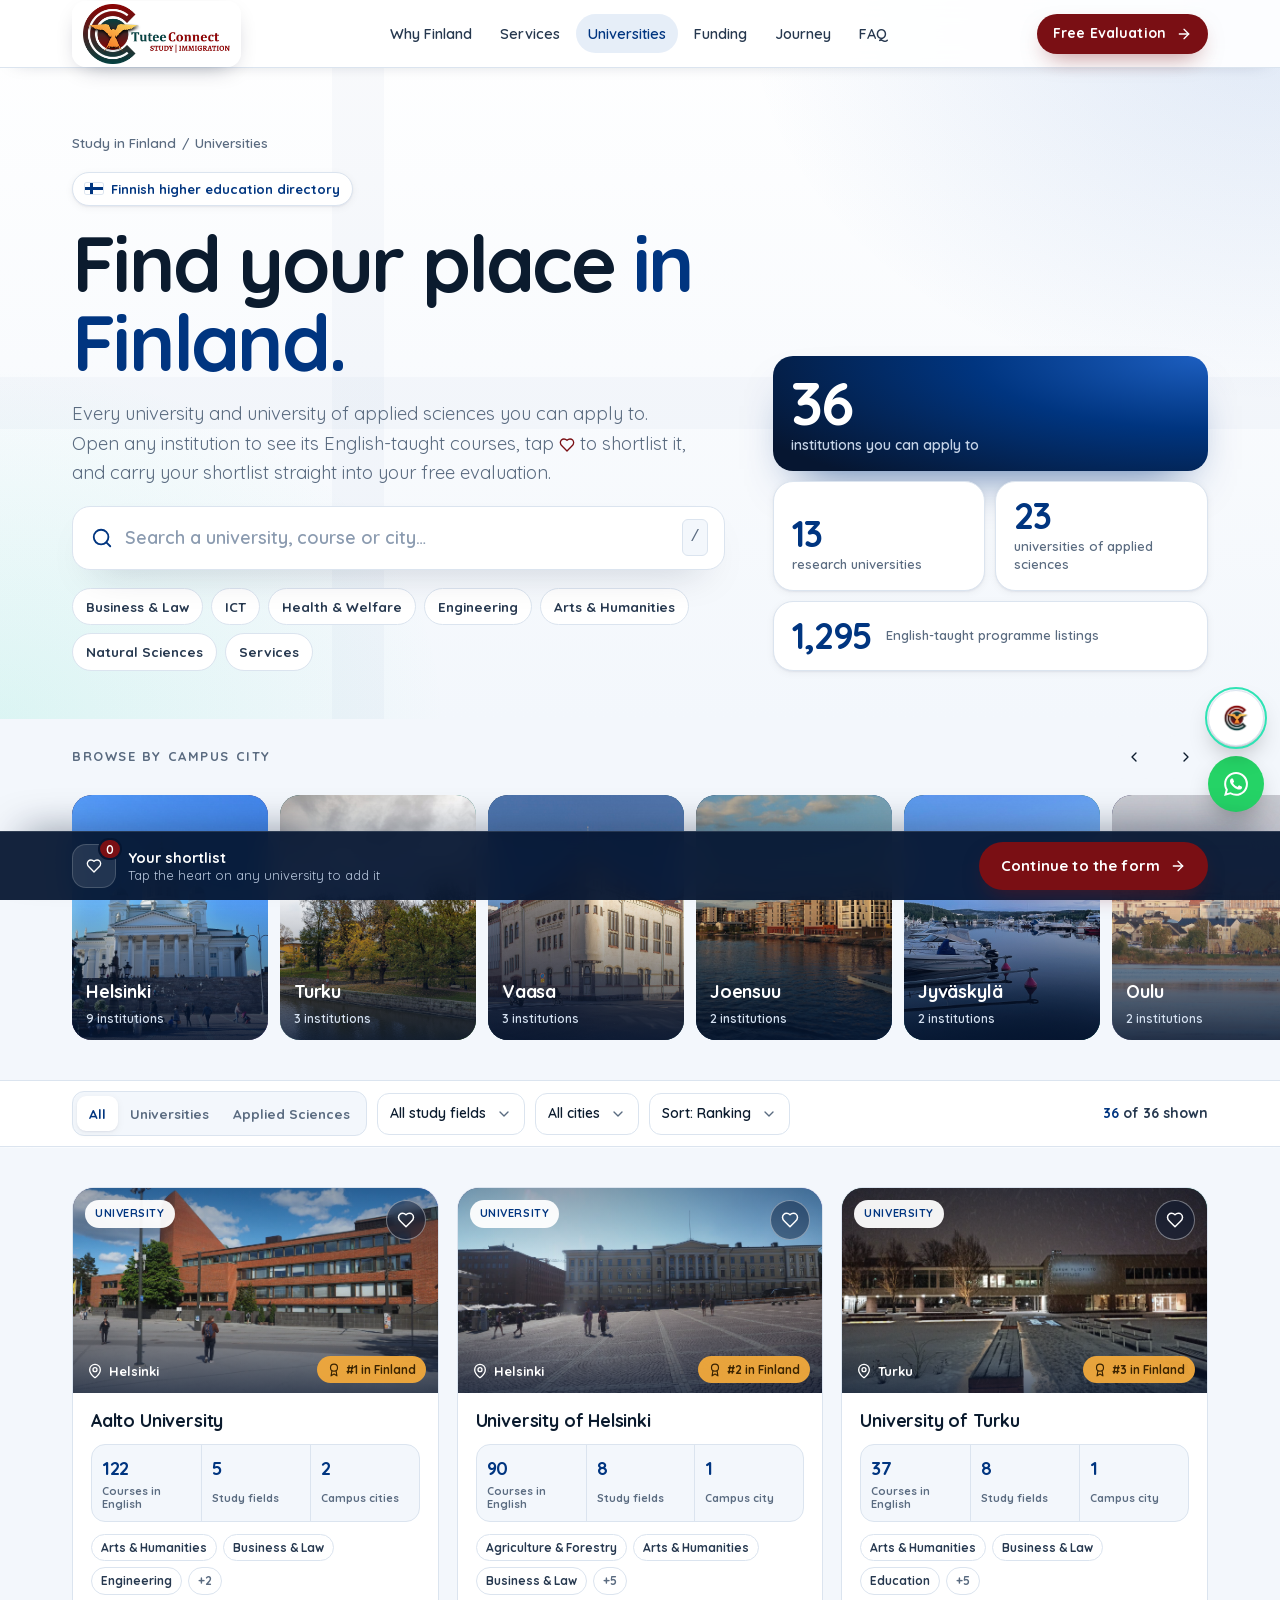
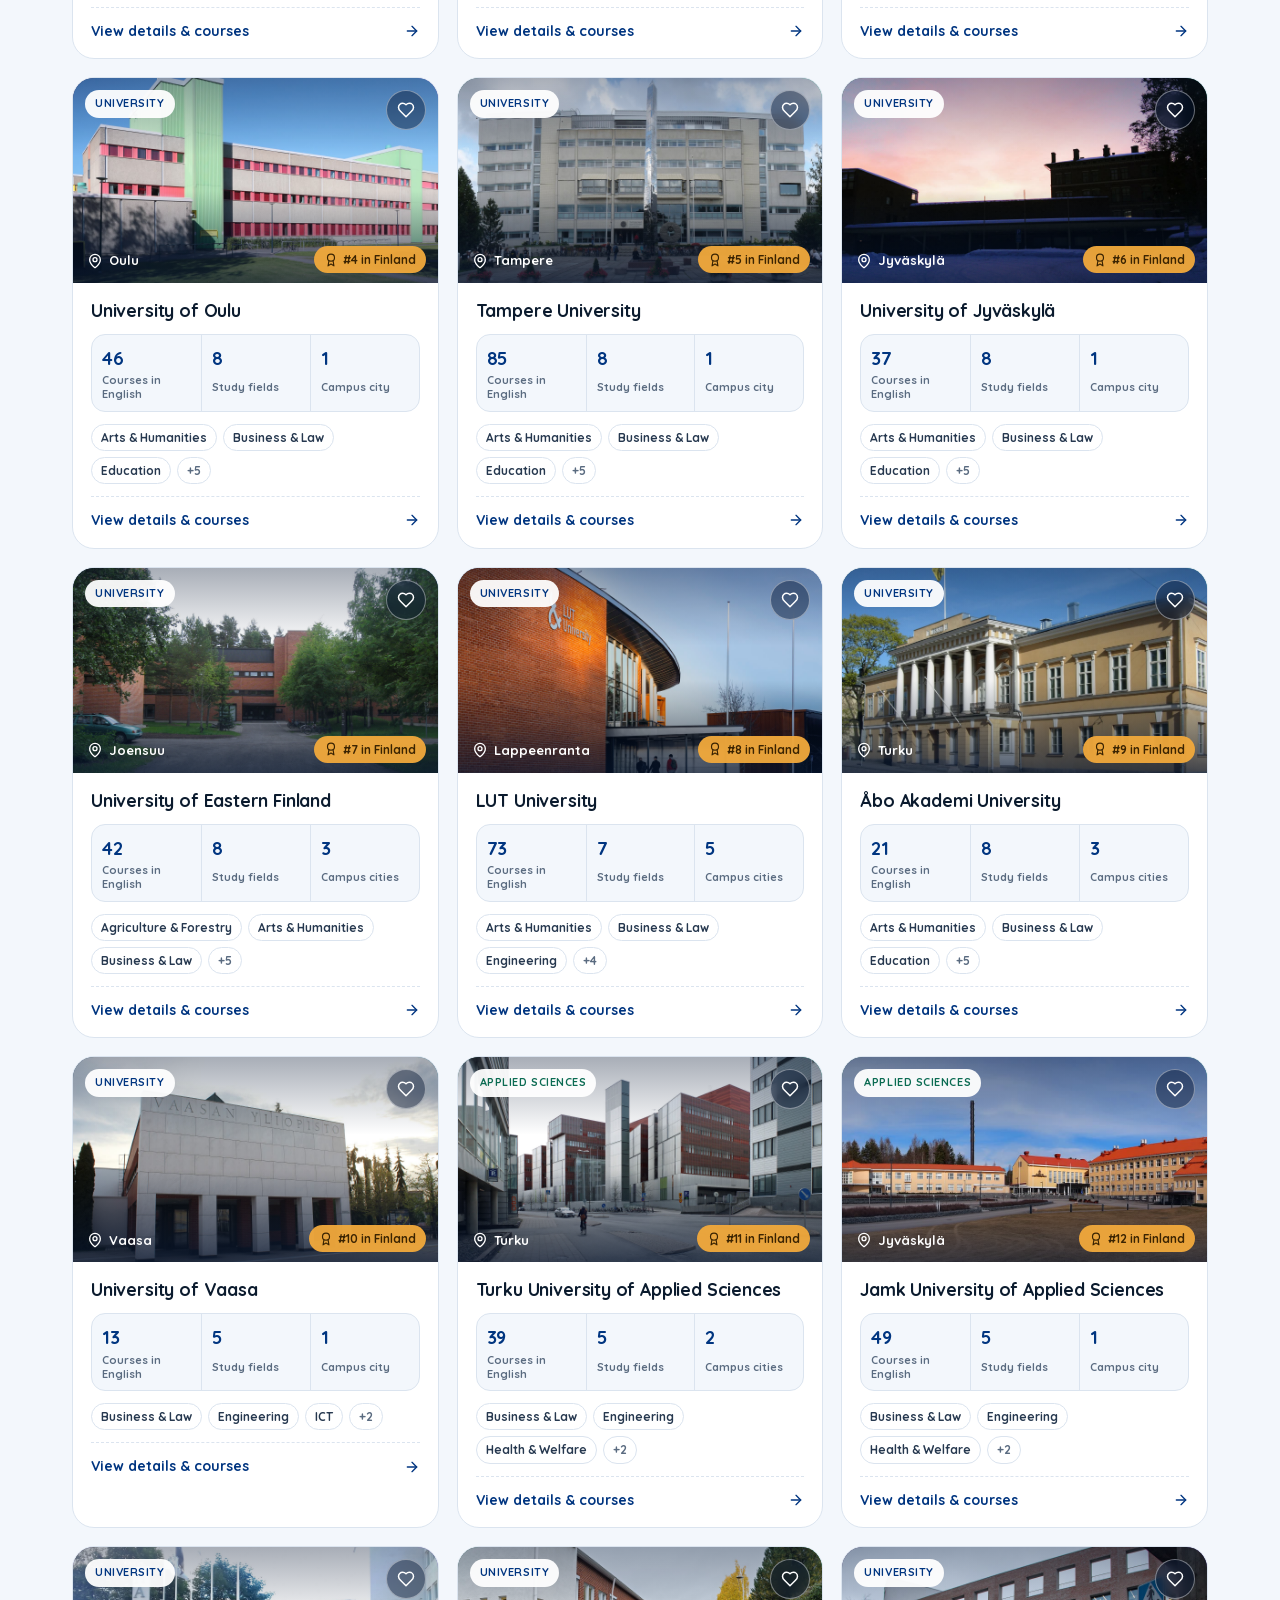
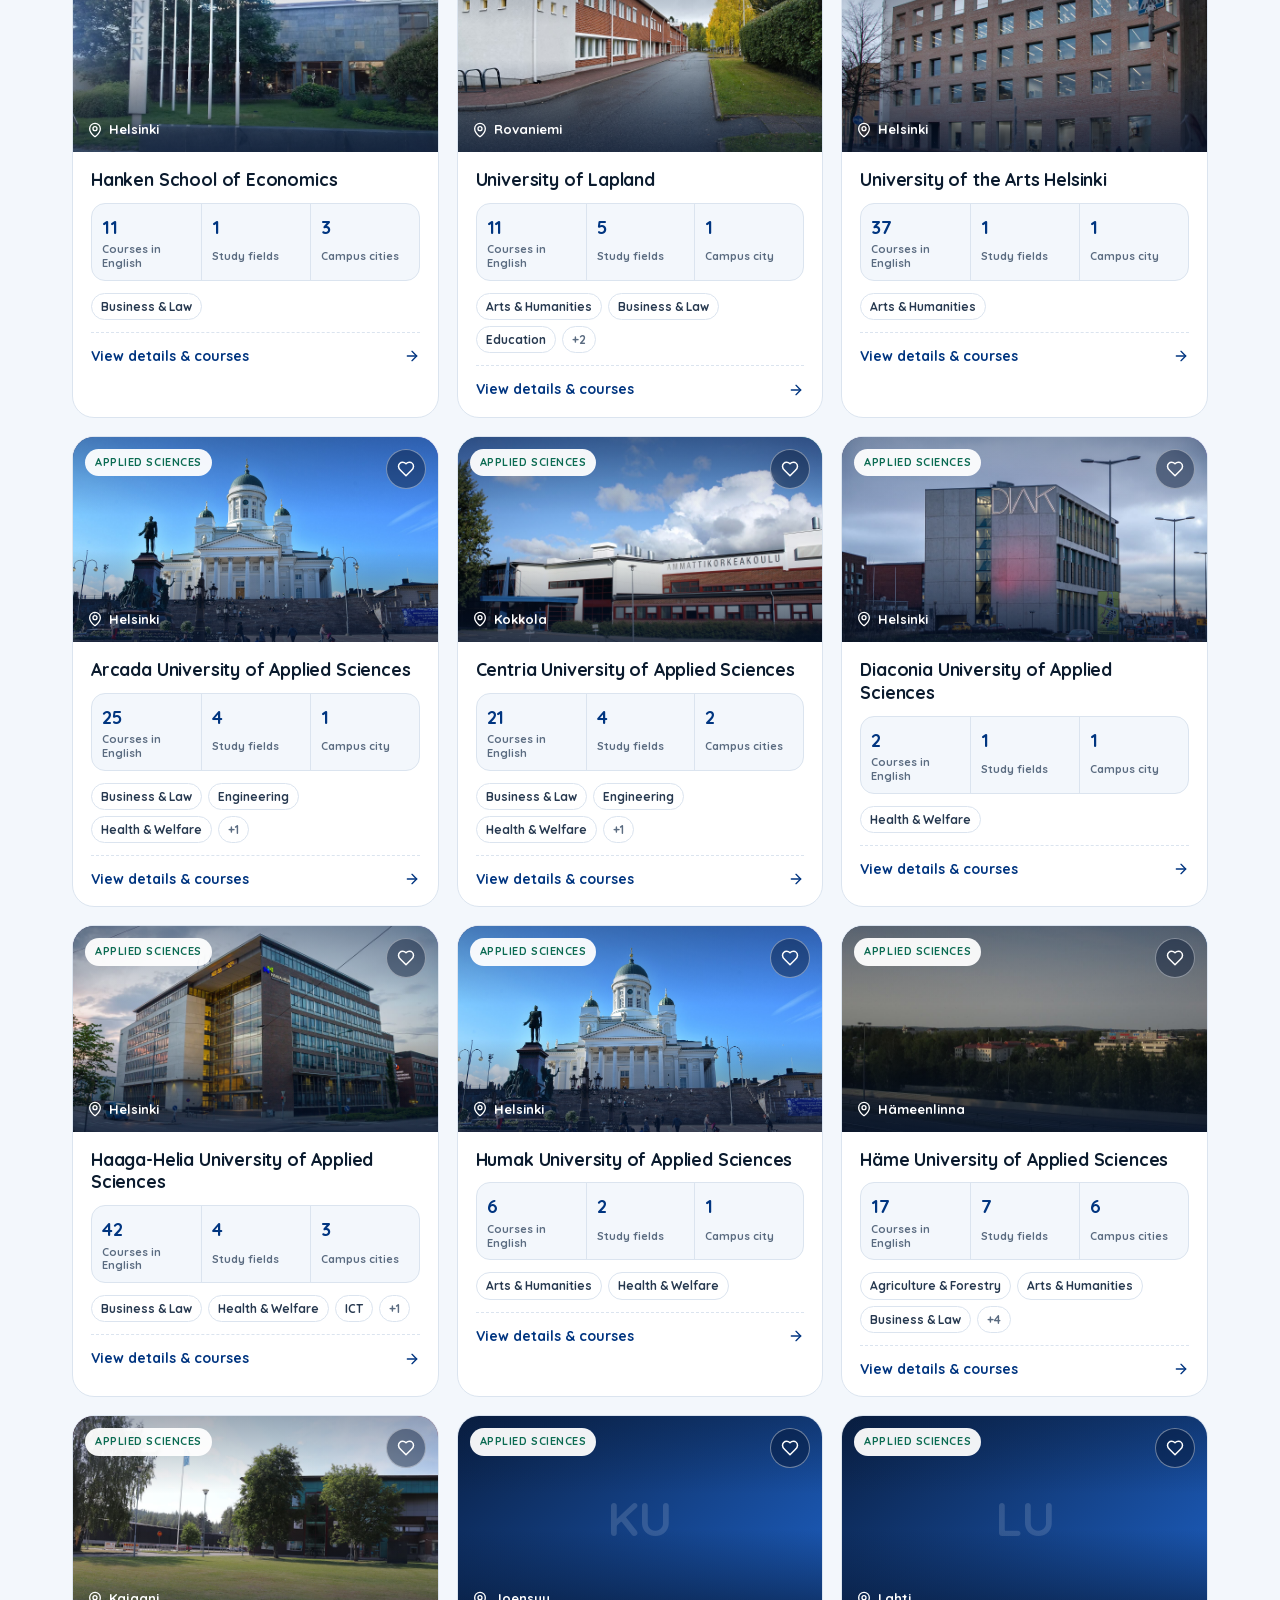
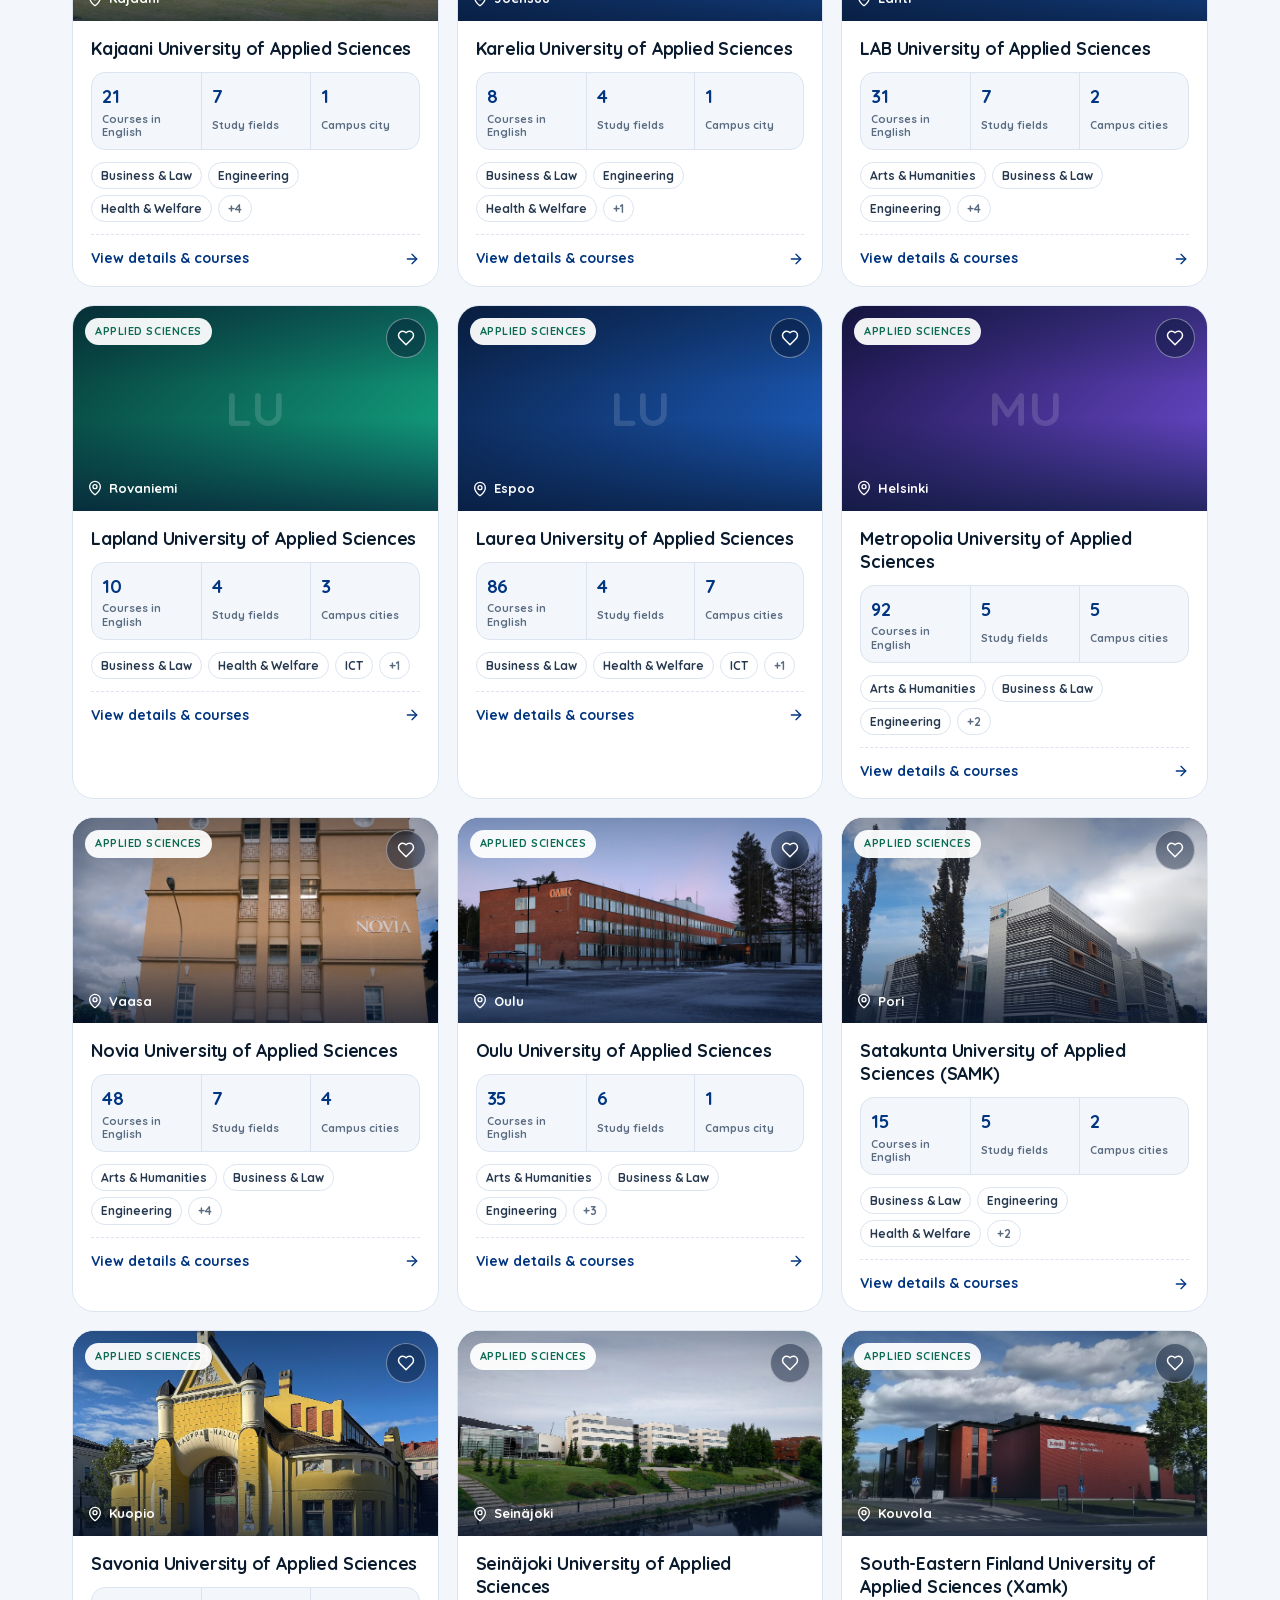
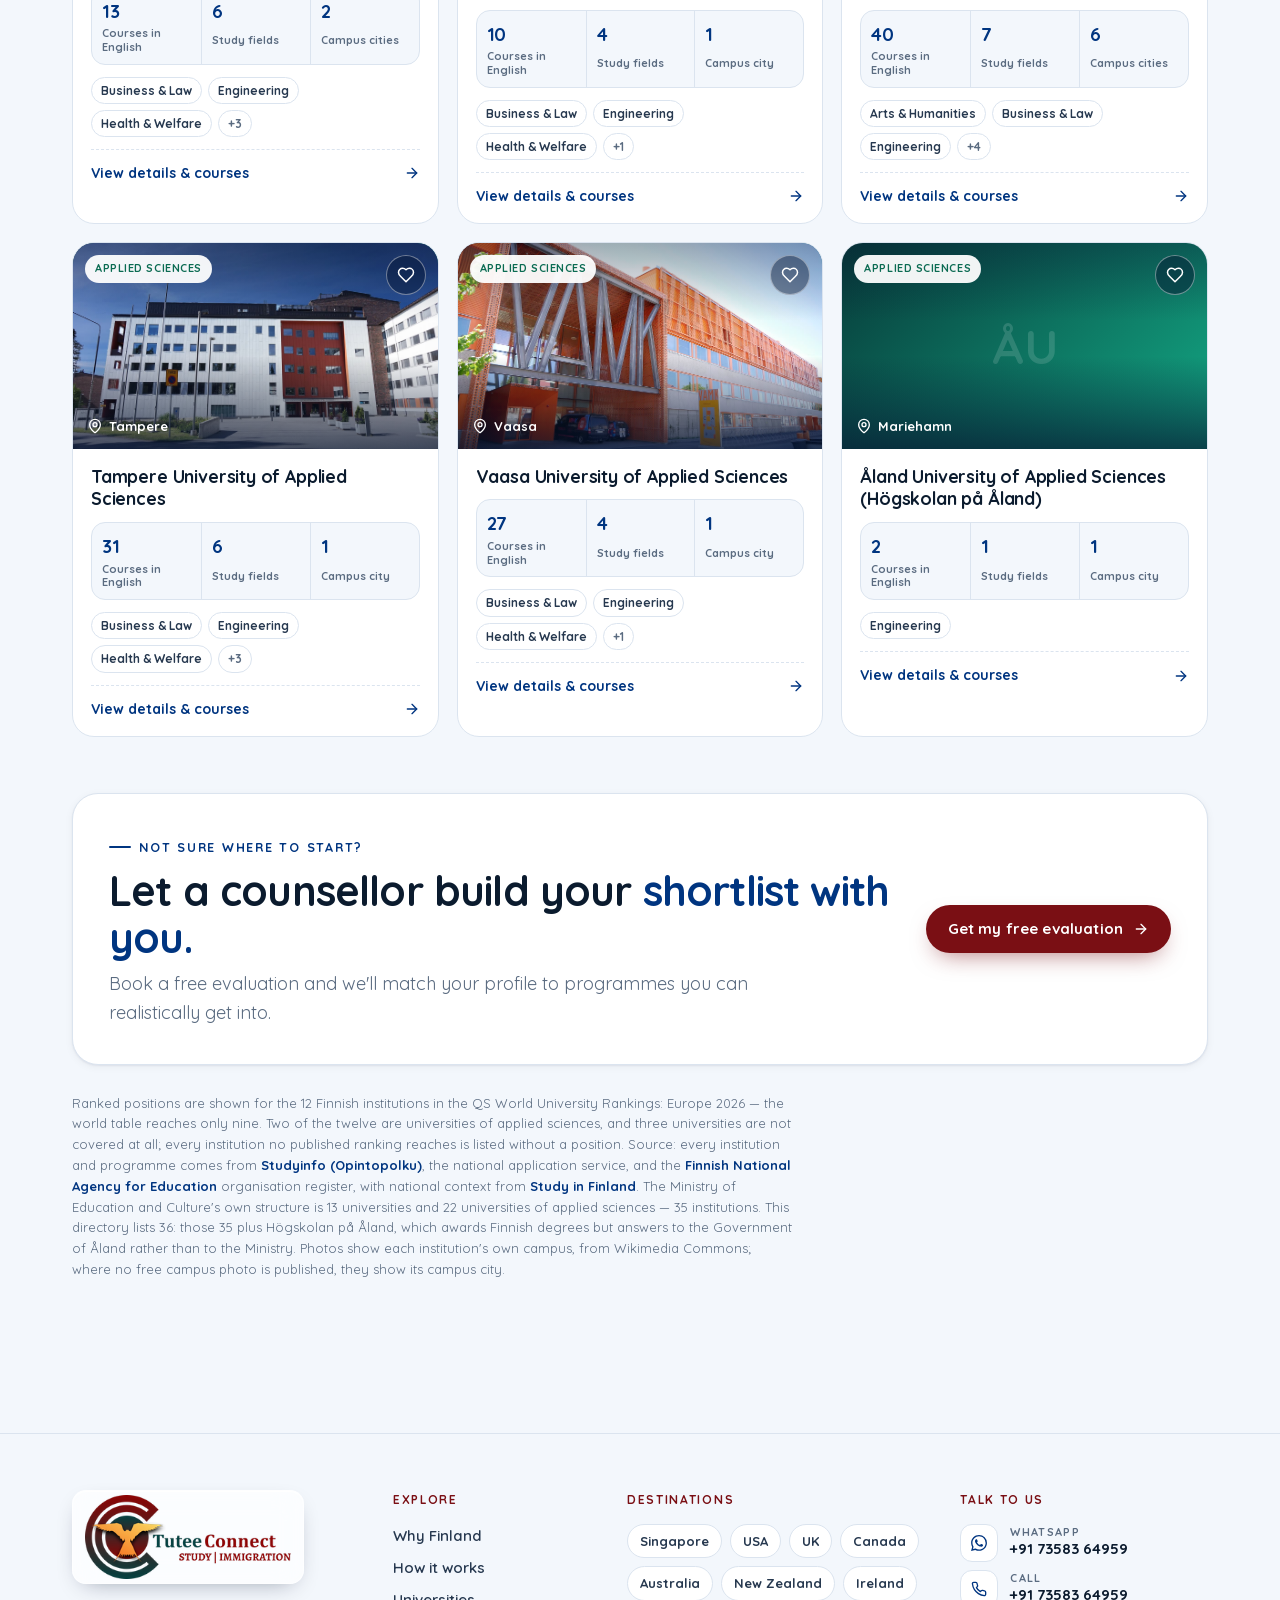
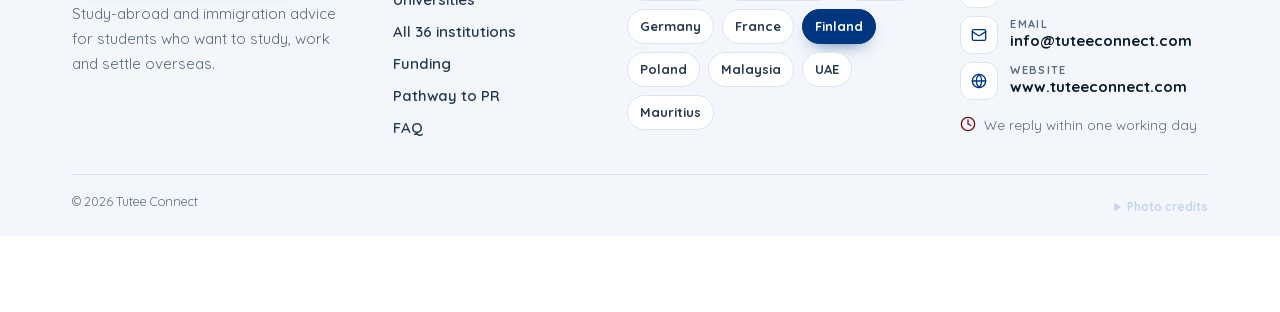
==== universities.html @ d81ba6f4 "Show each university's own campus photo in the directory 32 institutions now show a photo of their o" ====
<!DOCTYPE html>
<html lang="en" style="color-scheme: light;">
<head>
  <meta charset="UTF-8">
  <meta name="viewport" content="width=device-width, initial-scale=1.0, viewport-fit=cover">
  <meta name="color-scheme" content="light">
  <meta name="theme-color" content="#061631">
  <title>Finnish Universities &amp; UAS Directory | Tutee Connect</title>
  <meta name="description" content="Search all 36 Finnish higher education institutions by name, study field and city. Open any university for its English-taught courses, shortlist your favourites and get a free profile evaluation from Tutee Connect.">
  <link rel="icon" href="./assets/img/logo/icon.png">
  <link rel="preload" as="font" type="font/woff2" href="./assets/fonts/quicksand-latin.woff2" crossorigin>
  <link rel="stylesheet" href="./assets/css/quicksand.css">
  <link rel="stylesheet" href="./assets/css/finland.css">
  <link rel="stylesheet" href="./assets/css/unis.css">
</head>
<body class="page-dir has-dock">
<!-- Icon sprite (Lucide, ISC licence) -->
<svg width="0" height="0" style="position:absolute" aria-hidden="true">
  <symbol id="i-arrow" viewBox="0 0 24 24"><path d="M5 12h14"/><path d="m12 5 7 7-7 7"/></symbol>
  <symbol id="i-check" viewBox="0 0 24 24"><circle cx="12" cy="12" r="10"/><path d="m9 12 2 2 4-4"/></symbol>
  <symbol id="i-menu" viewBox="0 0 24 24"><path d="M4 6h16M4 12h16M4 18h16"/></symbol>
  <symbol id="i-x" viewBox="0 0 24 24"><path d="M18 6 6 18M6 6l12 12"/></symbol>
  <symbol id="i-down" viewBox="0 0 24 24"><path d="m6 9 6 6 6-6"/></symbol>
  <symbol id="i-left" viewBox="0 0 24 24"><path d="m15 18-6-6 6-6"/></symbol>
  <symbol id="i-right" viewBox="0 0 24 24"><path d="m9 18 6-6-6-6"/></symbol>
  <symbol id="i-pin" viewBox="0 0 24 24"><path d="M20 10c0 4.993-5.539 10.193-7.399 11.799a1 1 0 0 1-1.202 0C9.539 20.193 4 14.993 4 10a8 8 0 0 1 16 0"/><circle cx="12" cy="10" r="3"/></symbol>
  <symbol id="i-phone" viewBox="0 0 24 24"><path d="M22 16.92v3a2 2 0 0 1-2.18 2 19.79 19.79 0 0 1-8.63-3.07 19.5 19.5 0 0 1-6-6 19.79 19.79 0 0 1-3.07-8.67A2 2 0 0 1 4.11 2h3a2 2 0 0 1 2 1.72c.13.96.36 1.9.7 2.81a2 2 0 0 1-.45 2.11L8.09 9.910a16 16 0 0 0 6 6l1.27-1.27a2 2 0 0 1 2.11-.45c.91.34 1.85.57 2.81.7A2 2 0 0 1 22 16.92z"/></symbol>
  <symbol id="i-mail" viewBox="0 0 24 24"><rect width="20" height="16" x="2" y="4" rx="2"/><path d="m22 7-8.97 5.7a1.94 1.94 0 0 1-2.06 0L2 7"/></symbol>
  <symbol id="i-user" viewBox="0 0 24 24"><path d="M19 21v-2a4 4 0 0 0-4-4H9a4 4 0 0 0-4 4v2"/><circle cx="12" cy="7" r="4"/></symbol>
  <symbol id="i-users" viewBox="0 0 24 24"><path d="M16 21v-2a4 4 0 0 0-4-4H6a4 4 0 0 0-4 4v2"/><path d="M16 3.128a4 4 0 0 1 0 7.744"/><path d="M22 21v-2a4 4 0 0 0-3-3.87"/><circle cx="9" cy="7" r="4"/></symbol>
  <symbol id="i-cap" viewBox="0 0 24 24"><path d="M21.42 10.922a1 1 0 0 0-.019-1.838L12.83 5.18a2 2 0 0 0-1.66 0L2.6 9.08a1 1 0 0 0 0 1.832l8.57 3.908a2 2 0 0 0 1.66 0z"/><path d="M22 10v6"/><path d="M6 12.5V16a6 3 0 0 0 12 0v-3.5"/></symbol>
  <symbol id="i-brief" viewBox="0 0 24 24"><path d="M16 20V4a2 2 0 0 0-2-2h-4a2 2 0 0 0-2 2v16"/><rect width="20" height="14" x="2" y="6" rx="2"/></symbol>
  <symbol id="i-building" viewBox="0 0 24 24"><path d="M10 12h4"/><path d="M10 8h4"/><path d="M14 21v-3a2 2 0 0 0-4 0v3"/><path d="M6 10H4a2 2 0 0 0-2 2v7a2 2 0 0 0 2 2h16a2 2 0 0 0 2-2V9a2 2 0 0 0-2-2h-2"/><path d="M6 21V5a2 2 0 0 1 2-2h8a2 2 0 0 1 2 2v16"/></symbol>
  <symbol id="i-award" viewBox="0 0 24 24"><circle cx="12" cy="8" r="6"/><path d="M15.477 12.89 17 22l-5-3-5 3 1.523-9.11"/></symbol>
  <symbol id="i-banknote" viewBox="0 0 24 24"><rect width="20" height="12" x="2" y="6" rx="2"/><circle cx="12" cy="12" r="2"/><path d="M6 12h.01M18 12h.01"/></symbol>
  <symbol id="i-pen" viewBox="0 0 24 24"><path d="m18 5-2.414-2.414A2 2 0 0 0 14.172 2H6a2 2 0 0 0-2 2v16a2 2 0 0 0 2 2h12a2 2 0 0 0 2-2"/><path d="M21.378 12.626a1 1 0 0 0-3.004-3.004l-4.010 4.012a2 2 0 0 0-.506.854l-.837 2.87a.5.5 0 0 0 .62.62l2.87-.837a2 2 0 0 0 .854-.506z"/><path d="M8 18h1"/></symbol>
  <symbol id="i-clip" viewBox="0 0 24 24"><rect width="8" height="4" x="8" y="2" rx="1"/><path d="M16 4h2a2 2 0 0 1 2 2v14a2 2 0 0 1-2 2H6a2 2 0 0 1-2-2V6a2 2 0 0 1 2-2h2"/><path d="m9 14 2 2 4-4"/></symbol>
  <symbol id="i-msg" viewBox="0 0 24 24"><path d="M22 17a2 2 0 0 1-2 2H6.828a2 2 0 0 0-1.414.586l-2.202 2.202A.71.71 0 0 1 2 21.286V5a2 2 0 0 1 2-2h16a2 2 0 0 1 2 2z"/><path d="M12 11h.01M16 11h.01M8 11h.01"/></symbol>
  <symbol id="i-plane" viewBox="0 0 24 24"><path d="M2 22h20"/><path d="M6.36 17.4 4 17l-2-4 1.1-.55a2 2 0 0 1 1.8 0l.17.1a2 2 0 0 0 1.8 0L8 12 5 6l.9-.45a2 2 0 0 1 2.09.2l4.02 3a2 2 0 0 0 2.1.2l4.19-2.06a2.41 2.41 0 0 1 1.73-.17L21 7a1.4 1.4 0 0 1 .87 1.99l-.38.76c-.23.46-.6.84-1.07 1.08L7.58 17.2a2 2 0 0 1-1.22.18Z"/></symbol>
  <symbol id="i-euro" viewBox="0 0 24 24"><circle cx="12" cy="12" r="10"/><path d="M7 12h5"/><path d="M15 9.4a4 4 0 1 0 0 5.2"/></symbol>
  <symbol id="i-house" viewBox="0 0 24 24"><path d="M15 21v-8a1 1 0 0 0-1-1h-4a1 1 0 0 0-1 1v8"/><path d="M3 10a2 2 0 0 1 .709-1.528l7-6a2 2 0 0 1 2.582 0l7 6A2 2 0 0 1 21 10v9a2 2 0 0 1-2 2H5a2 2 0 0 1-2-2z"/></symbol>
  <symbol id="i-shield" viewBox="0 0 24 24"><path d="M20 13c0 5-3.5 7.5-7.66 8.95a1 1 0 0 1-.67-.01C7.5 20.5 4 18 4 13V6a1 1 0 0 1 1-1c2 0 4.5-1.2 6.24-2.72a1.17 1.17 0 0 1 1.52 0C14.51 3.81 17 5 19 5a1 1 0 0 1 1 1z"/><path d="m9 12 2 2 4-4"/></symbol>
  <symbol id="i-bank" viewBox="0 0 24 24"><path d="M3 22h18"/><path d="M6 18v-7M10 18v-7M14 18v-7M18 18v-7"/><path d="M12 2l8 5H4z"/></symbol>
  <symbol id="i-spark" viewBox="0 0 24 24"><path d="M12 3l1.9 5.1L19 10l-5.1 1.9L12 17l-1.9-5.1L5 10l5.1-1.9z"/><path d="M19 3v4M17 5h4"/></symbol>
  <symbol id="i-clock" viewBox="0 0 24 24"><circle cx="12" cy="12" r="10"/><path d="M12 6v6l4 2"/></symbol>
  <symbol id="i-snow" viewBox="0 0 24 24"><path d="M12 2v20M2 12h20M4.9 4.9l14.2 14.2M19.1 4.9 4.9 19.1"/><path d="m9 4 3 3 3-3M9 20l3-3 3 3M4 9l3 3-3 3M20 9l-3 3 3 3"/></symbol>
  <symbol id="i-globe" viewBox="0 0 24 24"><circle cx="12" cy="12" r="10"/><path d="M12 2a14.5 14.5 0 0 0 0 20 14.5 14.5 0 0 0 0-20"/><path d="M2 12h20"/></symbol>
  <symbol id="i-send" viewBox="0 0 24 24"><path d="m22 2-7 20-4-9-9-4z"/><path d="M22 2 11 13"/></symbol>
  <symbol id="i-refresh" viewBox="0 0 24 24"><path d="M3 12a9 9 0 0 1 9-9 9.75 9.75 0 0 1 6.74 2.74L21 8"/><path d="M21 3v5h-5"/><path d="M21 12a9 9 0 0 1-9 9 9.75 9.75 0 0 1-6.74-2.74L3 16"/><path d="M8 16H3v5"/></symbol>
  <symbol id="i-star" viewBox="0 0 24 24"><path d="M12 2l3.09 6.26L22 9.27l-5 4.87 1.18 6.88L12 17.77l-6.18 3.25L7 14.14 2 9.27l6.91-1.01z"/></symbol>
  <symbol id="i-up" viewBox="0 0 24 24"><path d="M7 7h10v10"/><path d="M7 17 17 7"/></symbol>
  <symbol id="i-search" viewBox="0 0 24 24"><circle cx="11" cy="11" r="8"/><path d="m21 21-4.3-4.3"/></symbol>
  <symbol id="i-cpu" viewBox="0 0 24 24"><rect x="4" y="4" width="16" height="16" rx="2"/><rect x="9" y="9" width="6" height="6"/><path d="M9 1v3M15 1v3M9 20v3M15 20v3M20 9h3M20 14h3M1 9h3M1 14h3"/></symbol>
  <symbol id="i-chart" viewBox="0 0 24 24"><path d="M3 3v18h18"/><path d="M18 17V9M13 17V5M8 17v-3"/></symbol>
  <symbol id="i-heart" viewBox="0 0 24 24"><path d="M19 14c1.49-1.46 3-3.21 3-5.5A5.5 5.5 0 0 0 16.5 3c-1.76 0-3 .5-4.5 2-1.5-1.5-2.74-2-4.5-2A5.5 5.5 0 0 0 2 8.5c0 2.3 1.5 4.05 3 5.5l7 7Z"/></symbol>
  <symbol id="i-palette" viewBox="0 0 24 24"><circle cx="13.5" cy="6.5" r="1"/><circle cx="17.5" cy="10.5" r="1"/><circle cx="8.5" cy="7.5" r="1"/><circle cx="6.5" cy="12.5" r="1"/><path d="M12 2C6.5 2 2 6.5 2 12s4.5 10 10 10c.926 0 1.648-.746 1.648-1.688 0-.437-.18-.835-.437-1.125-.29-.289-.438-.652-.438-1.125a1.64 1.64 0 0 1 1.668-1.668h1.996c3.051 0 5.555-2.503 5.555-5.554C21.965 6.012 17.461 2 12 2z"/></symbol>
  <symbol id="i-book" viewBox="0 0 24 24"><path d="M4 19.5v-15A2.5 2.5 0 0 1 6.5 2H20v20H6.5a2.5 2.5 0 0 1 0-5H20"/></symbol>
  <symbol id="i-flask" viewBox="0 0 24 24"><path d="M9 3h6M10 3v7.4L4.6 19a2 2 0 0 0 1.7 3h11.4a2 2 0 0 0 1.7-3L14 10.4V3"/><path d="M7 16h10"/></symbol>
  <symbol id="i-waves" viewBox="0 0 24 24"><path d="M2 6c.6.5 1.2 1 2.5 1C7 7 7 5 9.5 5c2.6 0 2.4 2 5 2 2.5 0 2.5-2 5-2 1.3 0 1.9.5 2.5 1"/><path d="M2 12c.6.5 1.2 1 2.5 1 2.5 0 2.5-2 5-2 2.6 0 2.4 2 5 2 2.5 0 2.5-2 5-2 1.3 0 1.9.5 2.5 1"/><path d="M2 18c.6.5 1.2 1 2.5 1 2.5 0 2.5-2 5-2 2.6 0 2.4 2 5 2 2.5 0 2.5-2 5-2 1.3 0 1.9.5 2.5 1"/></symbol>
  <symbol id="i-anchor" viewBox="0 0 24 24"><circle cx="12" cy="5" r="3"/><path d="M12 22V8M5 12H2a10 10 0 0 0 20 0h-3"/></symbol>
  <symbol id="i-mountain" viewBox="0 0 24 24"><path d="m8 3 4 8 5-5 5 15H2L8 3z"/></symbol>
  <symbol id="i-sun" viewBox="0 0 24 24"><circle cx="12" cy="12" r="4"/><path d="M12 2v2M12 20v2M4.93 4.93l1.41 1.41M17.66 17.66l1.41 1.41M2 12h2M20 12h2M6.34 17.66l-1.41 1.41M19.07 4.93l-1.41 1.41"/></symbol>
  <symbol id="i-moon" viewBox="0 0 24 24"><path d="M12 3a6 6 0 0 0 9 9 9 9 0 1 1-9-9Z"/></symbol>
  <symbol id="i-leaf" viewBox="0 0 24 24"><path d="M11 20A7 7 0 0 1 9.8 6.1C15.5 5 17 4.48 19 2c1 2 2 4.18 2 8 0 5.5-4.78 10-10 10Z"/><path d="M2 21c0-3 1.85-5.36 5.08-6C9.5 14.52 12 13 13 12"/></symbol>
  <symbol id="i-sprout" viewBox="0 0 24 24"><path d="M7 20h10"/><path d="M10 20c5.5-2.5.8-6.4 3-10"/><path d="M9.5 9.4c1.1.8 1.8 2.2 2.3 3.7-2 .4-3.5.4-4.8-.3-1.2-.6-2.3-1.9-3-4.2 2.8-.5 4.4 0 5.5.8z"/><path d="M14.1 6a7 7 0 0 0-1.1 4c1.9-.1 3.3-.6 4.3-1.4 1-1 1.6-2.3 1.7-4.6-2.7.1-4 1-4.9 2z"/></symbol>
  <symbol id="i-fb" viewBox="0 0 24 24"><path d="M18 2h-3a5 5 0 0 0-5 5v3H7v4h3v8h4v-8h3l1-4h-4V7a1 1 0 0 1 1-1h3z"/></symbol>
  <symbol id="i-ig" viewBox="0 0 24 24"><rect width="20" height="20" x="2" y="2" rx="5"/><path d="M16 11.37A4 4 0 1 1 12.63 8 4 4 0 0 1 16 11.37z"/><path d="M17.5 6.5h.01"/></symbol>
  <symbol id="i-in" viewBox="0 0 24 24"><path d="M16 8a6 6 0 0 1 6 6v7h-4v-7a2 2 0 0 0-2-2 2 2 0 0 0-2 2v7h-4v-7a6 6 0 0 1 6-6z"/><rect width="4" height="12" x="2" y="9"/><circle cx="4" cy="4" r="2"/></symbol>
  <symbol id="i-xlogo" viewBox="0 0 24 24"><path d="M4 4l16 16M20 4 4 20"/></symbol>
  <symbol id="i-wa" viewBox="0 0 24 24"><path d="M17.472 14.382c-.297-.149-1.758-.867-2.03-.967-.273-.099-.471-.148-.67.15-.197.297-.767.966-.94 1.164-.173.199-.347.223-.644.075-.297-.15-1.255-.463-2.39-1.475-.883-.788-1.48-1.761-1.653-2.059-.173-.297-.018-.458.13-.606.134-.133.298-.347.446-.52.149-.174.198-.298.298-.497.099-.198.05-.371-.025-.52-.075-.149-.669-1.612-.916-2.207-.242-.579-.487-.5-.669-.51-.173-.008-.371-.01-.57-.01-.198 0-.52.074-.792.372-.272.297-1.04 1.016-1.04 2.479 0 1.462 1.065 2.875 1.213 3.074.149.198 2.096 3.2 5.077 4.487.709.306 1.262.489 1.694.625.712.227 1.36.195 1.871.118.571-.085 1.758-.719 2.006-1.413.248-.694.248-1.289.173-1.413-.074-.124-.272-.198-.57-.347m-5.421 7.403h-.004a9.87 9.87 0 01-5.031-1.378l-.361-.214-3.741.982.998-3.648-.235-.374a9.86 9.86 0 01-1.51-5.26c.001-5.45 4.436-9.884 9.888-9.884 2.64 0 5.122 1.03 6.988 2.898a9.825 9.825 0 012.893 6.994c-.003 5.45-4.437 9.884-9.885 9.884m8.413-18.297A11.815 11.815 0 0012.05 0C5.495 0 .16 5.335.157 11.892c0 2.096.547 4.142 1.588 5.945L.057 24l6.305-1.654a11.882 11.882 0 005.683 1.448h.005c6.554 0 11.89-5.335 11.893-11.893a11.821 11.821 0 00-3.48-8.413z"/></symbol>
  <symbol id="i-grid" viewBox="0 0 24 24"><rect width="7" height="7" x="3" y="3" rx="1"/><rect width="7" height="7" x="14" y="3" rx="1"/><rect width="7" height="7" x="14" y="14" rx="1"/><rect width="7" height="7" x="3" y="14" rx="1"/></symbol>
  <symbol id="i-list" viewBox="0 0 24 24"><path d="M3 5h.01M3 12h.01M3 19h.01M8 5h13M8 12h13M8 19h13"/></symbol>
  <symbol id="flag-fi" viewBox="0 0 18 11"><rect width="18" height="11" fill="#fff"/><rect x="5" width="3" height="11" fill="#003580"/><rect y="4" width="18" height="3" fill="#003580"/></symbol>
</svg>
<a class="sr-only" href="#results">Skip to the directory</a>
<div class="progress" data-progress aria-hidden="true"></div>
<canvas class="fx" data-fx aria-hidden="true"></canvas>
<!-- ============================== HEADER ============================== -->
<header class="header" data-header>
  <div class="container header__row">
    <a class="logo" href="./index.html" aria-label="Tutee Connect, back to top">
      <span class="logo__plate"><img class="brandmark brandmark--header" src="./assets/img/logo/logo-640.png" srcset="./assets/img/logo/logo-280.png 280w, ./assets/img/logo/logo-420.png 420w, ./assets/img/logo/logo-640.png 640w, ./assets/img/logo/logo.png 2000w" sizes="148px" width="2000" height="814" alt="Tutee Connect, Study | Immigration"></span>
    </a>
    <nav class="nav" aria-label="Primary">
      <a href="./index.html#why" data-nav="why">Why Finland</a>
      <a href="./index.html#services" data-nav="services">Services</a>
      <a href="./universities.html" class="is-active" aria-current="page">Universities</a>
      <a href="./index.html#scholarships" data-nav="scholarships">Funding</a>
      <a href="./index.html#relocate" data-nav="relocate">Journey</a>
      <a href="./index.html#faq" data-nav="faq">FAQ</a>
    </nav>
    <div class="header__cta">
      <a class="btn btn-primary btn-sm" href="./index.html#contact" data-magnet>Free Evaluation<svg class="ico ico-sm ico-arrow"><use href="#i-arrow"/></svg></a>
    </div>
    <button class="burger" type="button" aria-label="Open menu" aria-expanded="false" aria-controls="drawer" data-menu-open><svg class="ico"><use href="#i-menu"/></svg></button>
  </div>
</header>

<div class="drawer" id="drawer" data-drawer>
  <div class="drawer__backdrop" data-menu-close></div>
  <div class="drawer__panel" role="dialog" aria-modal="true" aria-label="Menu">
    <div class="drawer__top">
      <img class="brandmark brandmark--drawer" src="./assets/img/logo/logo-640.png" srcset="./assets/img/logo/logo-280.png 280w, ./assets/img/logo/logo-420.png 420w, ./assets/img/logo/logo-640.png 640w, ./assets/img/logo/logo.png 2000w" sizes="138px" width="2000" height="814" alt="Tutee Connect, Study | Immigration">
      <button class="icon-btn" type="button" aria-label="Close menu" data-menu-close><svg class="ico"><use href="#i-x"/></svg></button>
    </div>
    <div class="drawer__links">
      <a href="./index.html#why">Why Finland <svg class="ico ico-sm"><use href="#i-right"/></svg></a>
      <a href="./index.html#services">Services <svg class="ico ico-sm"><use href="#i-right"/></svg></a>
      <a href="./index.html#universities">Top universities <svg class="ico ico-sm"><use href="#i-right"/></svg></a>
      <a href="./universities.html">All 36 institutions <svg class="ico ico-sm"><use href="#i-up"/></svg></a>
      <a href="./index.html#scholarships">Scholarships &amp; loans <svg class="ico ico-sm"><use href="#i-right"/></svg></a>
      <a href="./index.html#relocate">Your journey <svg class="ico ico-sm"><use href="#i-right"/></svg></a>
      <a href="./index.html#testimonials">Student stories <svg class="ico ico-sm"><use href="#i-right"/></svg></a>
      <a href="./index.html#faq">FAQ <svg class="ico ico-sm"><use href="#i-right"/></svg></a>
      <a href="https://tuteeconnect.com/about.html" target="_blank" rel="noopener">About Tutee Connect <svg class="ico ico-sm"><use href="#i-up"/></svg></a>
    </div>
    <a class="btn btn-primary btn-block" href="./index.html#contact">Get my free evaluation<svg class="ico ico-sm ico-arrow"><use href="#i-arrow"/></svg></a>
  </div>
</div>

<main>
<section class="ux-hero">
  <div class="container ux-hero__grid">
    <div class="ux-hero__copy">
      <nav class="crumbs reveal" aria-label="Breadcrumb"><a href="./index.html">Study in Finland</a><span aria-hidden="true">/</span><span>Universities</span></nav>
      <span class="ux-eyebrow reveal" style="--d:.05s"><svg class="flag" aria-hidden="true"><use href="#flag-fi"/></svg>Finnish higher education directory</span>
      <h1 class="ux-title reveal" style="--d:.1s">Find your place <span class="text-blue">in Finland.</span></h1>
      <p class="ux-lead reveal" style="--d:.15s">Every university and university of applied sciences you can apply to. Open any institution to see its English-taught courses, tap <svg class="ico ico-sm ux-inline-ico" aria-hidden="true"><use href="#i-heart"/></svg> to shortlist it, and carry your shortlist straight into your free evaluation.</p>
      <label class="ux-search reveal" style="--d:.2s">
        <svg class="ico" aria-hidden="true"><use href="#i-search"/></svg>
        <input type="search" placeholder="Search a university, course or city…" aria-label="Search institutions" autocomplete="off" data-search data-typewriter="Try “Aalto”…|Try “nursing”…|Try “Tampere”…|Try “game design”…|Try “Rovaniemi”…">
        <kbd aria-hidden="true">/</kbd>
        <button type="button" aria-label="Clear search" data-clear hidden><svg class="ico ico-sm"><use href="#i-x"/></svg></button>
      </label>
      <div class="ux-fields reveal" style="--d:.25s" aria-label="Popular study fields" data-field-chips></div>
    </div>
    <aside class="ux-stats reveal" style="--d:.2s" aria-label="Directory at a glance">
      <div class="ux-stat ux-stat--big"><b data-stat="all">36</b><span>institutions you can apply to</span></div>
      <div class="ux-stat"><b data-stat="uni">13</b><span>research universities</span></div>
      <div class="ux-stat"><b data-stat="uas">23</b><span>universities of applied sciences</span></div>
      <div class="ux-stat ux-stat--wide"><b data-stat="progs">1,295</b><span>English-taught programme listings</span></div>
    </aside>
  </div>
</section>

<section class="ux-cities" aria-labelledby="ux-cities-h">
  <div class="container">
    <div class="ux-cities__head">
      <h2 id="ux-cities-h">Browse by campus city</h2>
      <div class="ux-cities__nav">
        <button class="icon-btn" type="button" aria-label="Scroll cities left" data-rail="-1"><svg class="ico ico-sm"><use href="#i-left"/></svg></button>
        <button class="icon-btn" type="button" aria-label="Scroll cities right" data-rail="1"><svg class="ico ico-sm"><use href="#i-right"/></svg></button>
      </div>
    </div>
  </div>
  <div class="ux-rail" data-city-rail></div>
</section>

<div class="dir-bar">
  <div class="container dir-bar__row">
    <div class="segment" role="group" aria-label="Institution type">
      <button type="button" data-type="" aria-pressed="true">All</button>
      <button type="button" data-type="uni" aria-pressed="false">Universities</button>
      <button type="button" data-type="uas" aria-pressed="false">Applied Sciences</button>
    </div>
    <select class="select" aria-label="Study field" data-field><option value="">All study fields</option></select>
    <select class="select" aria-label="City" data-city><option value="">All cities</option></select>
    <select class="select" aria-label="Sort by" data-sort>
      <option value="rank">Sort: Ranking</option>
      <option value="name">Sort: A–Z</option>
      <option value="programmes">Sort: Most English options</option>
    </select>
    <button class="link-btn" type="button" data-reset hidden>Reset filters</button>
    <span class="dir-bar__count" data-count-out aria-live="polite"></span>
  </div>
</div>

<section class="dir-main" id="results" data-results>
  <div class="container">
    <div class="dir-grid" data-uni-grid></div>
    <div class="dir-empty" data-empty hidden>
      <b>No institutions match that.</b>
      <span>Try another spelling, or clear the filters.</span>
      <button class="btn btn-blue btn-sm" type="button" data-reset>Reset filters</button>
    </div>

    <div class="ux-cta reveal">
      <div>
        <span class="eyebrow">Not sure where to start?</span>
        <h2 class="h2">Let a counsellor build your <span class="text-blue">shortlist with you.</span></h2>
        <p class="lead">Book a free evaluation and we'll match your profile to programmes you can realistically get into.</p>
      </div>
      <a class="btn btn-primary" href="./index.html#contact" data-magnet>Get my free evaluation<svg class="ico ico-sm ico-arrow"><use href="#i-arrow"/></svg></a>
    </div>

    <p class="dir-note">Ranked positions are shown for the 12 Finnish institutions in the QS World University Rankings: Europe 2026 &mdash; the world table reaches only nine. Two of the twelve are universities of applied sciences, and three universities are not covered at all; every institution no published ranking reaches is listed without a position. Source: every institution and programme comes from <a href="https://opintopolku.fi/konfo/en/" target="_blank" rel="noopener">Studyinfo (Opintopolku)</a>, the national application service, and the <a href="https://www.oph.fi/en" target="_blank" rel="noopener">Finnish National Agency for Education</a> organisation register, with national context from <a href="https://www.studyinfinland.fi/" target="_blank" rel="noopener">Study in Finland</a>. The Ministry of Education and Culture's own structure is 13 universities and 22 universities of applied sciences &mdash; 35 institutions. This directory lists 36: those 35 plus Högskolan på Åland, which awards Finnish degrees but answers to the Government of Åland rather than to the Ministry. Photos show each institution's own campus, from Wikimedia Commons; where no free campus photo is published, they show its campus city.</p>
  </div>
</section>
</main>

<footer class="footer ft">
  <div class="container">
    <div class="ft__grid">
      <div class="ft__brand">
        <a href="./index.html#home" class="logo__plate" aria-label="Tutee Connect home"><img class="brandmark brandmark--footer" src="./assets/img/logo/logo-640.png" srcset="./assets/img/logo/logo-280.png 280w, ./assets/img/logo/logo-420.png 420w, ./assets/img/logo/logo-640.png 640w, ./assets/img/logo/logo.png 2000w" sizes="207px" width="2000" height="814" alt="Tutee Connect, Study | Immigration"></a>
        <p>Study-abroad and immigration advice for students who want to study, work and settle overseas.</p>
      </div>
      <nav class="ft__col" aria-label="Explore">
        <h3>Explore</h3>
        <ul class="ft__links"><li><a href="./index.html#why">Why Finland</a></li><li><a href="./index.html#services">How it works</a></li><li><a href="./index.html#universities">Universities</a></li><li><a href="./universities.html">All 36 institutions</a></li><li><a href="./index.html#scholarships">Funding</a></li><li><a href="./index.html#relocate">Pathway to PR</a></li><li><a href="./index.html#faq">FAQ</a></li></ul>
      </nav>
      <div class="ft__col">
        <h3>Destinations</h3>
        <div class="ft__chips"><span class="ft__chip">Singapore</span><span class="ft__chip">USA</span><span class="ft__chip">UK</span><span class="ft__chip">Canada</span><span class="ft__chip">Australia</span><span class="ft__chip">New Zealand</span><span class="ft__chip">Ireland</span><span class="ft__chip">Germany</span><span class="ft__chip">France</span><span class="ft__chip is-on" aria-current="page">Finland</span><span class="ft__chip">Poland</span><span class="ft__chip">Malaysia</span><span class="ft__chip">UAE</span><span class="ft__chip">Mauritius</span></div>
      </div>
      <div class="ft__col">
        <h3>Talk to us</h3>
        <ul class="ft__talk">
          <li><a href="https://wa.me/917358364959" target="_blank" rel="noopener"><span class="ft__ico"><svg class="ico ico-sm ico-fill"><use href="#i-wa"/></svg></span><span><small>WhatsApp</small><b>+91 73583 64959</b></span></a></li>
          <li><a href="tel:+917358364959"><span class="ft__ico"><svg class="ico ico-sm"><use href="#i-phone"/></svg></span><span><small>Call</small><b>+91 73583 64959</b></span></a></li>
          <li><a href="mailto:info@tuteeconnect.com"><span class="ft__ico"><svg class="ico ico-sm"><use href="#i-mail"/></svg></span><span><small>Email</small><b>info@tuteeconnect.com</b></span></a></li>
          <li><a href="https://www.tuteeconnect.com" target="_blank" rel="noopener"><span class="ft__ico"><svg class="ico ico-sm"><use href="#i-globe"/></svg></span><span><small>Website</small><b>www.tuteeconnect.com</b></span></a></li>
        </ul>
        <p class="ft__reply"><svg class="ico ico-sm"><use href="#i-clock"/></svg>We reply within one working day</p>
      </div>
    </div>
    <div class="ft__base">
      <span>&copy; 2026 Tutee Connect</span>
      <details class="credits"><summary>Photo credits</summary><ul data-photo-credits-list></ul></details>
    </div>
  </div>
</footer>
<div class="slbar" data-dock>
  <div class="container slbar__row">
    <button class="slbar__info" type="button" data-sl-open aria-label="Review your shortlist">
      <span class="slbar__heart"><svg class="ico ico-sm"><use href="#i-heart"/></svg><span class="slbar__count" data-dock-count>0</span></span>
      <span class="slbar__text"><b>Your shortlist</b><small data-dock-label>Tap the heart on any university to add it</small></span>
      <span class="slbar__stack" data-dock-stack aria-hidden="true"></span>
    </button>
    <a class="btn btn-primary slbar__go" href="./index.html#contact" data-sl-apply>Continue to the form<svg class="ico ico-sm ico-arrow"><use href="#i-arrow"/></svg></a>
  </div>
</div>
<div class="sldrawer" data-sldrawer>
  <div class="sldrawer__bg" data-sl-close></div>
  <aside class="sldrawer__panel" role="dialog" aria-modal="true" aria-label="Your shortlist">
    <div class="sldrawer__head">
      <div><h2 class="h3">Your shortlist</h2><p style="font-size:13.5px;color:var(--muted)"><span data-sl-n>0</span> of 12 &middot; saved on this device</p></div>
      <button class="icon-btn" type="button" aria-label="Close shortlist" data-sl-close><svg class="ico"><use href="#i-x"/></svg></button>
    </div>
    <div class="sldrawer__list" data-sl-list></div>
    <div class="sldrawer__foot">
      <a class="btn btn-primary btn-block" href="./index.html#contact" data-sl-apply>Continue to the form<svg class="ico ico-sm ico-arrow"><use href="#i-arrow"/></svg></a>
      <button class="link-btn" type="button" data-sl-clear style="justify-self:center">Clear shortlist</button>
    </div>
  </aside>
</div>
<div class="um" data-um hidden>
  <div class="um__bg" data-um-close></div>
  <div class="um__panel" role="dialog" aria-modal="true" aria-labelledby="um-name" tabindex="-1">
    <header class="um__hero">
      <span class="um__mono" data-um-mono aria-hidden="true"></span>
      <img data-um-photo alt="">
      <div class="um__tools">
        <button class="um__iconbtn" type="button" data-um-sl aria-pressed="false" aria-label="Add to shortlist"><svg class="ico ico-sm"><use href="#i-heart"/></svg></button>
        <button class="um__iconbtn" type="button" data-um-close aria-label="Close"><svg class="ico ico-sm"><use href="#i-x"/></svg></button>
      </div>
      <div class="um__title">
        <div class="um__badges" data-um-badges></div>
        <h2 id="um-name" data-um-name></h2>
        <p data-um-where></p>
      </div>
    </header>
    <div class="um__body" data-um-body>
      <div class="um__stats" data-um-stats></div>
      <div class="um__cols">
        <section class="um__main" aria-labelledby="um-courses-h">
          <div class="um__sechead"><h3 id="um-courses-h">Courses taught in English</h3><span data-um-count></span></div>
          <div class="um__tools2">
            <label class="um__search"><svg class="ico ico-sm" aria-hidden="true"><use href="#i-search"/></svg><input type="search" placeholder="Search courses" aria-label="Search courses" data-um-q></label>
            <div class="segment" role="group" aria-label="Study level" data-um-lvls></div>
          </div>
          <div class="um__fchips" data-um-fields aria-label="Filter by study field"></div>
          <div class="um__list" data-um-list></div>
          <button class="btn btn-ghost btn-sm um__more" type="button" data-um-more hidden>Show more courses</button>
        </section>
        <aside class="um__aside">
          <div class="um__card">
            <h3>At a glance</h3>
            <dl>
              <div><dt>Type</dt><dd data-um-type></dd></div>
              <div><dt>Main campus</dt><dd data-um-loc></dd></div>
              <div><dt>Teaches in</dt><dd class="um__cities" data-um-cities></dd></div>
              <div><dt>Website</dt><dd data-um-site></dd></div>
              <div><dt>Also known as</dt><dd data-um-names></dd></div>
            </dl>
            <p class="um__aland" data-um-aland hidden>Högskolan på Åland awards Finnish degrees but answers to the Government of Åland rather than to Finland's Ministry of Education and Culture.</p>
          </div>
          <p class="um__src">Courses as published by the institution in <a href="https://opintopolku.fi/konfo/en/" target="_blank" rel="noopener">Studyinfo</a>. Open a course for its official page.<small class="um__credit" data-um-credit></small></p>
        </aside>
      </div>
    </div>
    <footer class="um__foot">
      <button class="btn btn-ghost um__slbtn" type="button" data-um-sl aria-pressed="false"><svg class="ico ico-sm"><use href="#i-heart"/></svg><span data-um-sl-label>Add to shortlist</span></button>
      <a class="btn btn-primary" href="./index.html#contact" data-um-apply>Continue to the form<svg class="ico ico-sm ico-arrow"><use href="#i-arrow"/></svg></a>
    </footer>
  </div>
</div>
<div class="toast" data-toast role="status" aria-live="polite"></div>
<div class="fab-stack">
  <button class="fab fab--ai" type="button" aria-label="Ask Tutee AI" data-chat-open data-chat-launcher><img src="./assets/img/logo/icon.png" alt=""><span class="fab__tip">Ask Tutee AI</span></button>
  <a class="fab fab--wa" href="https://wa.me/917358364959" target="_blank" rel="noopener" aria-label="Chat on WhatsApp"><svg class="ico ico-lg ico-fill"><use href="#i-wa"/></svg><span class="fab__tip">Chat with us</span></a>
</div>

<div class="chat" data-chat role="dialog" aria-label="Tutee AI counsellor" aria-hidden="true">
  <div class="chat__head">
    <span class="chat__av"><img src="./assets/img/logo/icon.png" alt=""></span>
    <div><h3>Tutee AI</h3><p>Expert counsellor &bull; Online</p></div>
    <div class="chat__acts">
      <button class="icon-btn" type="button" aria-label="Restart conversation" data-chat-reset><svg class="ico ico-sm"><use href="#i-refresh"/></svg></button>
      <button class="icon-btn" type="button" aria-label="Close chat" data-chat-close><svg class="ico ico-sm"><use href="#i-x"/></svg></button>
    </div>
  </div>
  <div class="chat__promo"><span style="display:flex;gap:8px;align-items:center"><svg class="ico ico-sm" style="color:var(--fi-blue)"><use href="#i-cap"/></svg>Free consultation available</span><button class="btn btn-primary btn-sm" type="button" data-chat-contact style="min-height:32px;padding:4px 12px;font-size:13px">Book now</button></div>
  <div class="chat__list" data-chat-list>
    <div class="typing hidden" data-chat-typing aria-label="Tutee AI is typing"><i></i><i></i><i></i></div>
    <div class="chat__chips" data-chat-chips>
      <button type="button">How to get a Finnish study permit?</button>
      <button type="button">Tell me about Scholarships</button>
      <button type="button">Can I work while studying?</button>
      <button type="button">Evaluate My Profile</button>
    </div>
  </div>
  <form class="chat__form" data-chat-form>
    <textarea rows="1" placeholder="Ask me anything…" aria-label="Your message" data-chat-input></textarea>
    <button class="chat__send" type="submit" aria-label="Send" data-chat-send disabled><svg class="ico ico-sm"><use href="#i-send"/></svg></button>
  </form>
  <p class="chat__fine">AI generated responses. Confirm essential info with our team.</p>
</div>

<script src="./assets/js/shortlist.js"></script>
<script src="./assets/js/photo-credits.js"></script>
<script src="./assets/js/services-data.js"></script>
<script src="./assets/js/universities-data.js"></script>
<!-- Supabase is the source of truth for the directory; the bundled dataset
     above is the fallback that renders instantly and works offline. -->
<script src="./assets/js/programmes-data.js"></script>
<script src="./assets/js/supabase-config.js"></script>
<script src="./assets/js/supabase-data.js"></script>
<script src="./assets/js/finland.js" defer></script>
<script src="./assets/js/unis.js" defer></script>
<script src="./assets/js/reactbits.js" defer></script>
</body>
</html>
---- assets/css/quicksand.css ----
/* Quicksand - Vietnamese */
@font-face {
    font-family: 'Quicksand';
    font-style: normal;
    font-weight: 300;
    font-display: swap;
    src: url('../fonts/quicksand-vietnamese.woff2') format('woff2');
    unicode-range: U+0102-0103, U+0110-0111, U+0128-0129, U+0168-0169, U+01A0-01A1, U+01AF-01B0, U+0300-0301, U+0303-0304, U+0308-0309, U+0323, U+0329, U+1EA0-1EF9, U+20AB;
}

/* Quicksand - Latin Extended */
@font-face {
    font-family: 'Quicksand';
    font-style: normal;
    font-weight: 300;
    font-display: swap;
    src: url('../fonts/quicksand-latin-ext.woff2') format('woff2');
    unicode-range: U+0100-02BA, U+02BD-02C5, U+02C7-02CC, U+02CE-02D7, U+02DD-02FF, U+0304, U+0308, U+0329, U+1D00-1DBF, U+1E00-1E9F, U+1EF2-1EFF, U+2020, U+20A0-20AB, U+20AD-20C0, U+2113, U+2C60-2C7F, U+A720-A7FF;
}

/* Quicksand - Latin */
@font-face {
    font-family: 'Quicksand';
    font-style: normal;
    font-weight: 300;
    font-display: swap;
    src: url('../fonts/quicksand-latin.woff2') format('woff2');
    unicode-range: U+0000-00FF, U+0131, U+0152-0153, U+02BB-02BC, U+02C6, U+02DA, U+02DC, U+0304, U+0308, U+0329, U+2000-206F, U+20AC, U+2122, U+2191, U+2193, U+2212, U+2215, U+FEFF, U+FFFD;
}

/* Quicksand - Vietnamese */
@font-face {
    font-family: 'Quicksand';
    font-style: normal;
    font-weight: 400;
    font-display: swap;
    src: url('../fonts/quicksand-vietnamese.woff2') format('woff2');
    unicode-range: U+0102-0103, U+0110-0111, U+0128-0129, U+0168-0169, U+01A0-01A1, U+01AF-01B0, U+0300-0301, U+0303-0304, U+0308-0309, U+0323, U+0329, U+1EA0-1EF9, U+20AB;
}

/* Quicksand - Latin Extended */
@font-face {
    font-family: 'Quicksand';
    font-style: normal;
    font-weight: 400;
    font-display: swap;
    src: url('../fonts/quicksand-latin-ext.woff2') format('woff2');
    unicode-range: U+0100-02BA, U+02BD-02C5, U+02C7-02CC, U+02CE-02D7, U+02DD-02FF, U+0304, U+0308, U+0329, U+1D00-1DBF, U+1E00-1E9F, U+1EF2-1EFF, U+2020, U+20A0-20AB, U+20AD-20C0, U+2113, U+2C60-2C7F, U+A720-A7FF;
}

/* Quicksand - Latin */
@font-face {
    font-family: 'Quicksand';
    font-style: normal;
    font-weight: 400;
    font-display: swap;
    src: url('../fonts/quicksand-latin.woff2') format('woff2');
    unicode-range: U+0000-00FF, U+0131, U+0152-0153, U+02BB-02BC, U+02C6, U+02DA, U+02DC, U+0304, U+0308, U+0329, U+2000-206F, U+20AC, U+2122, U+2191, U+2193, U+2212, U+2215, U+FEFF, U+FFFD;
}

/* Quicksand - Vietnamese */
@font-face {
    font-family: 'Quicksand';
    font-style: normal;
    font-weight: 500;
    font-display: swap;
    src: url('../fonts/quicksand-vietnamese.woff2') format('woff2');
    unicode-range: U+0102-0103, U+0110-0111, U+0128-0129, U+0168-0169, U+01A0-01A1, U+01AF-01B0, U+0300-0301, U+0303-0304, U+0308-0309, U+0323, U+0329, U+1EA0-1EF9, U+20AB;
}

/* Quicksand - Latin Extended */
@font-face {
    font-family: 'Quicksand';
    font-style: normal;
    font-weight: 500;
    font-display: swap;
    src: url('../fonts/quicksand-latin-ext.woff2') format('woff2');
    unicode-range: U+0100-02BA, U+02BD-02C5, U+02C7-02CC, U+02CE-02D7, U+02DD-02FF, U+0304, U+0308, U+0329, U+1D00-1DBF, U+1E00-1E9F, U+1EF2-1EFF, U+2020, U+20A0-20AB, U+20AD-20C0, U+2113, U+2C60-2C7F, U+A720-A7FF;
}

/* Quicksand - Latin */
@font-face {
    font-family: 'Quicksand';
    font-style: normal;
    font-weight: 500;
    font-display: swap;
    src: url('../fonts/quicksand-latin.woff2') format('woff2');
    unicode-range: U+0000-00FF, U+0131, U+0152-0153, U+02BB-02BC, U+02C6, U+02DA, U+02DC, U+0304, U+0308, U+0329, U+2000-206F, U+20AC, U+2122, U+2191, U+2193, U+2212, U+2215, U+FEFF, U+FFFD;
}

/* Quicksand - Vietnamese */
@font-face {
    font-family: 'Quicksand';
    font-style: normal;
    font-weight: 600;
    font-display: swap;
    src: url('../fonts/quicksand-vietnamese.woff2') format('woff2');
    unicode-range: U+0102-0103, U+0110-0111, U+0128-0129, U+0168-0169, U+01A0-01A1, U+01AF-01B0, U+0300-0301, U+0303-0304, U+0308-0309, U+0323, U+0329, U+1EA0-1EF9, U+20AB;
}

/* Quicksand - Latin Extended */
@font-face {
    font-family: 'Quicksand';
    font-style: normal;
    font-weight: 600;
    font-display: swap;
    src: url('../fonts/quicksand-latin-ext.woff2') format('woff2');
    unicode-range: U+0100-02BA, U+02BD-02C5, U+02C7-02CC, U+02CE-02D7, U+02DD-02FF, U+0304, U+0308, U+0329, U+1D00-1DBF, U+1E00-1E9F, U+1EF2-1EFF, U+2020, U+20A0-20AB, U+20AD-20C0, U+2113, U+2C60-2C7F, U+A720-A7FF;
}

/* Quicksand - Latin */
@font-face {
    font-family: 'Quicksand';
    font-style: normal;
    font-weight: 600;
    font-display: swap;
    src: url('../fonts/quicksand-latin.woff2') format('woff2');
    unicode-range: U+0000-00FF, U+0131, U+0152-0153, U+02BB-02BC, U+02C6, U+02DA, U+02DC, U+0304, U+0308, U+0329, U+2000-206F, U+20AC, U+2122, U+2191, U+2193, U+2212, U+2215, U+FEFF, U+FFFD;
}

/* Quicksand - Vietnamese */
@font-face {
    font-family: 'Quicksand';
    font-style: normal;
    font-weight: 700;
    font-display: swap;
    src: url('../fonts/quicksand-vietnamese.woff2') format('woff2');
    unicode-range: U+0102-0103, U+0110-0111, U+0128-0129, U+0168-0169, U+01A0-01A1, U+01AF-01B0, U+0300-0301, U+0303-0304, U+0308-0309, U+0323, U+0329, U+1EA0-1EF9, U+20AB;
}

/* Quicksand - Latin Extended */
@font-face {
    font-family: 'Quicksand';
    font-style: normal;
    font-weight: 700;
    font-display: swap;
    src: url('../fonts/quicksand-latin-ext.woff2') format('woff2');
    unicode-range: U+0100-02BA, U+02BD-02C5, U+02C7-02CC, U+02CE-02D7, U+02DD-02FF, U+0304, U+0308, U+0329, U+1D00-1DBF, U+1E00-1E9F, U+1EF2-1EFF, U+2020, U+20A0-20AB, U+20AD-20C0, U+2113, U+2C60-2C7F, U+A720-A7FF;
}

/* Quicksand - Latin */
@font-face {
    font-family: 'Quicksand';
    font-style: normal;
    font-weight: 700;
    font-display: swap;
    src: url('../fonts/quicksand-latin.woff2') format('woff2');
    unicode-range: U+0000-00FF, U+0131, U+0152-0153, U+02BB-02BC, U+02C6, U+02DA, U+02DC, U+0304, U+0308, U+0329, U+2000-206F, U+20AC, U+2122, U+2191, U+2193, U+2212, U+2215, U+FEFF, U+FFFD;
}

/* Weight 800 - Vietnamese */
@font-face {
    font-family: 'Quicksand';
    font-style: normal;
    font-weight: 800;
    font-display: swap;
    src: url('../fonts/quicksand-vietnamese.woff2') format('woff2');
    unicode-range: U+0102-0103, U+0110-0111, U+0128-0129, U+0168-0169, U+01A0-01A1, U+01AF-01B0, U+0300-0301, U+0303-0304, U+0308-0309, U+0323, U+0329, U+1EA0-1EF9, U+20AB;
}

/* Weight 800 - Latin Extended */
@font-face {
    font-family: 'Quicksand';
    font-style: normal;
    font-weight: 800;
    font-display: swap;
    src: url('../fonts/quicksand-latin-ext.woff2') format('woff2');
    unicode-range: U+0100-02BA, U+02BD-02C5, U+02C7-02CC, U+02CE-02D7, U+02DD-02FF, U+0304, U+0308, U+0329, U+1D00-1DBF, U+1E00-1E9F, U+1EF2-1EFF, U+2020, U+20A0-20AB, U+20AD-20C0, U+2113, U+2C60-2C7F, U+A720-A7FF;
}

/* Weight 800 - Latin */
@font-face {
    font-family: 'Quicksand';
    font-style: normal;
    font-weight: 800;
    font-display: swap;
    src: url('../fonts/quicksand-latin.woff2') format('woff2');
    unicode-range: U+0000-00FF, U+0131, U+0152-0153, U+02BB-02BC, U+02C6, U+02DA, U+02DC, U+0304, U+0308, U+0329, U+2000-206F, U+20AC, U+2122, U+2191, U+2193, U+2212, U+2215, U+FEFF, U+FFFD;
}

/* Logo lettering (Alegreya, SIL OFL) - served locally for the brand mark. */
@font-face { font-family: "Alegreya"; src: url("../fonts/alegreya-var.ttf") format("truetype"); font-weight: 400 900; font-style: normal; font-display: swap; }
@font-face { font-family: "Alegreya SC"; src: url("../fonts/alegreya-sc-bold.ttf") format("truetype"); font-weight: 700; font-style: normal; font-display: swap; }
---- assets/css/finland.css ----
/* ==========================================================================
   Tutee Connect — Study in Finland
   Nordic design system: Finnish flag blue + snow white, aurora accents,
   Tutee Connect maroon for every conversion action.
   ========================================================================== */

:root {
  /* Finland */
  --night: #061631;
  --night-2: #0a2147;
  --fi-blue: #003580;
  --fi-blue-2: #1d5fc1;
  --sky: #7fb2ff;
  --ice: #f3f7fc;
  --ice-2: #e6eef8;
  --snow: #ffffff;
  --aurora: #2fe3b4;
  --aurora-2: #6c8cff;

  /* Tutee Connect */
  --brand: #7a0f14;
  --brand-2: #9d1a20;
  --brand-dark: #560a0e;
  --gold: #f2a93b;

  /* Text + lines */
  --ink: #0b1b2e;
  --ink-2: #26384f;
  --muted: #5a6b80;
  --line: #dbe4ef;
  --line-dark: rgba(255, 255, 255, .12);

  --radius-sm: 10px;
  --radius: 16px;
  --radius-lg: 24px;
  --shadow-sm: 0 1px 2px rgba(6, 22, 49, .06), 0 2px 8px rgba(6, 22, 49, .05);
  --shadow: 0 10px 30px -12px rgba(6, 22, 49, .22);
  --shadow-lg: 0 30px 60px -20px rgba(6, 22, 49, .35);

  --container: 1200px;
  --gutter: clamp(16px, 4vw, 32px);
  --section-y: clamp(56px, 8vw, 96px);
  --header-h: 68px;
  --ease: cubic-bezier(.2, .7, .2, 1);
}

/* ----------------------------------------------------------------- base */
*, *::before, *::after { box-sizing: border-box; }
html { -webkit-text-size-adjust: 100%; scroll-behavior: smooth; scroll-padding-top: calc(var(--header-h) + 12px); }
body {
  margin: 0;
  font-family: "Quicksand", system-ui, -apple-system, "Segoe UI", Roboto, sans-serif;
  font-size: 16px;
  line-height: 1.6;
  color: var(--ink);
  background: var(--snow);
  overflow-x: hidden;
  -webkit-font-smoothing: antialiased;
  text-rendering: optimizeLegibility;
}
img, svg { display: block; max-width: 100%; }
img { height: auto; }
a { color: inherit; text-decoration: none; }
button, input, select, textarea { font: inherit; color: inherit; }
button { cursor: pointer; background: none; border: 0; padding: 0; }
h1, h2, h3, h4, p { margin: 0; }
ul { margin: 0; padding: 0; list-style: none; }
::selection { background: var(--fi-blue); color: #fff; }
:focus-visible { outline: 3px solid var(--fi-blue-2); outline-offset: 3px; border-radius: 6px; }
.sr-only { position: absolute; width: 1px; height: 1px; padding: 0; margin: -1px; overflow: hidden; clip: rect(0 0 0 0); white-space: nowrap; border: 0; }
.ico { width: 20px; height: 20px; flex: none; fill: none; stroke: currentColor; stroke-width: 2; stroke-linecap: round; stroke-linejoin: round; }
.ico-sm { width: 16px; height: 16px; }
.ico-lg { width: 24px; height: 24px; }
.ico-fill { fill: currentColor; stroke: none; }

.container { width: 100%; max-width: var(--container); margin-inline: auto; padding-inline: var(--gutter); }
.section { padding-block: var(--section-y); position: relative; }
.section--ice { background: var(--ice); }
.section--night { background: var(--night); color: #dfe8f5; }

/* --------------------------------------------------------------- type */
.eyebrow {
  display: inline-flex; align-items: center; gap: 8px;
  font-size: 12.5px; font-weight: 700; letter-spacing: .14em; text-transform: uppercase;
  color: var(--fi-blue);
}
.eyebrow::before { content: ""; width: 22px; height: 2px; background: currentColor; border-radius: 2px; }
.section--night .eyebrow, .on-dark .eyebrow { color: var(--aurora); }
.h1 { font-size: clamp(2.1rem, 1.3rem + 3.6vw, 3.9rem); line-height: 1.06; font-weight: 700; letter-spacing: -.025em; }
.h2 { font-size: clamp(1.7rem, 1.25rem + 1.9vw, 2.6rem); line-height: 1.12; font-weight: 700; letter-spacing: -.02em; color: var(--ink); }
.section--night .h2, .on-dark .h2 { color: #fff; }
.h3 { font-size: clamp(1.1rem, 1rem + .4vw, 1.3rem); line-height: 1.3; font-weight: 700; }
.lead { font-size: clamp(1rem, .95rem + .3vw, 1.125rem); color: var(--muted); max-width: 62ch; }
.section--night .lead, .on-dark .lead { color: #a9bad3; }
.text-grad {
  background: linear-gradient(100deg, #fff 0%, var(--sky) 45%, var(--aurora) 100%);
  -webkit-background-clip: text; background-clip: text; color: transparent;
}
.text-blue { color: var(--fi-blue); }

.section-head { display: grid; gap: 12px; margin-bottom: clamp(28px, 4vw, 44px); }
.section-head--center { text-align: center; justify-items: center; }
.section-head--center .lead { margin-inline: auto; }
.section-head--split { grid-template-columns: 1fr; align-items: end; }
@media (min-width: 900px) { .section-head--split { grid-template-columns: 1.1fr .9fr; gap: 40px; } }

/* ------------------------------------------------------------- buttons */
.btn {
  --b: var(--brand);
  display: inline-flex; align-items: center; justify-content: center; gap: 10px;
  min-height: 48px; padding: 12px 22px; border-radius: 999px;
  font-weight: 700; font-size: 15px; letter-spacing: .01em; white-space: nowrap;
  transition: transform .25s var(--ease), box-shadow .25s var(--ease), background .25s, color .25s, border-color .25s;
}
.btn .ico { transition: transform .25s var(--ease); }
.btn:hover .ico-arrow { transform: translateX(4px); }
.btn-primary { background: var(--brand); color: #fff; box-shadow: 0 10px 24px -10px rgba(122, 15, 20, .6); }
.btn-primary:hover { background: var(--brand-2); transform: translateY(-2px); box-shadow: 0 16px 30px -12px rgba(122, 15, 20, .65); }
.btn-blue { background: var(--fi-blue); color: #fff; box-shadow: 0 10px 24px -12px rgba(0, 53, 128, .6); }
.btn-blue:hover { background: var(--fi-blue-2); transform: translateY(-2px); }
.btn-ghost { border: 1.5px solid var(--line); color: var(--ink); background: #fff; }
.btn-ghost:hover { border-color: var(--fi-blue); color: var(--fi-blue); }
.btn-glass { border: 1.5px solid rgba(255, 255, 255, .28); color: #fff; background: rgba(255, 255, 255, .06); backdrop-filter: blur(6px); }
.btn-glass:hover { background: rgba(255, 255, 255, .14); border-color: rgba(255, 255, 255, .5); }
.btn-block { width: 100%; }
.btn-sm { min-height: 40px; padding: 8px 16px; font-size: 14px; }
.btn[disabled] { opacity: .65; pointer-events: none; }
.link-arrow { display: inline-flex; align-items: center; gap: 6px; font-weight: 700; color: var(--fi-blue); }
.link-arrow:hover .ico { transform: translateX(3px); }
.link-arrow .ico { transition: transform .2s; }

/* --------------------------------------------------------------- chips */
.chip {
  display: inline-flex; align-items: center; gap: 8px;
  padding: 6px 12px; border-radius: 999px; font-size: 13px; font-weight: 700;
  background: var(--ice-2); color: var(--fi-blue);
}
.chip--glass { background: rgba(255, 255, 255, .08); color: #e6efff; border: 1px solid rgba(255, 255, 255, .14); }
.flag { width: 22px; height: 14px; border-radius: 3px; box-shadow: 0 0 0 1px rgba(0, 0, 0, .08); }

/* ------------------------------------------------------------- reveal */
/* Gated on .js (set by finland.js) so content never stays hidden without JS. */
.js .reveal { opacity: 0; transform: translateY(22px); transition: opacity .7s var(--ease), transform .7s var(--ease); transition-delay: var(--d, 0s); }
.js .reveal.is-in { opacity: 1; transform: none; }
.hero .reveal, .js .hero .reveal { opacity: 1; transform: none; transition: none; animation: fadeUp .8s var(--ease) both; animation-delay: var(--d, 0s); }
@media (prefers-reduced-motion: reduce) {
  html { scroll-behavior: auto; }
  .reveal { opacity: 1; transform: none; transition: none; }
  *, *::before, *::after { animation-duration: .001ms !important; animation-iteration-count: 1 !important; }
}

/* =============================================================== HEADER */
.progress { position: fixed; inset: 0 0 auto 0; height: 3px; z-index: 70; transform-origin: 0 50%; transform: scaleX(0);
  background: linear-gradient(90deg, var(--fi-blue), var(--aurora)); }
.header {
  position: fixed; inset: 0 0 auto 0; z-index: 60; height: var(--header-h);
  display: flex; align-items: center;
  transition: background .3s, box-shadow .3s, border-color .3s;
  border-bottom: 1px solid transparent;
}
.header.is-scrolled { background: rgba(255, 255, 255, .9); backdrop-filter: saturate(1.4) blur(14px); -webkit-backdrop-filter: saturate(1.4) blur(14px); border-color: var(--line); box-shadow: 0 6px 20px -16px rgba(6, 22, 49, .4); }
.header__row { display: flex; align-items: center; justify-content: space-between; gap: 16px; }
.logo { display: flex; align-items: center; gap: 10px; }
/* Frosted light glass behind the logo: dark logo text stays legible over the dark hero and light pages. */
.logo__plate { display: inline-flex; border-radius: 14px; padding: 4px 10px; background: rgba(255,255,255,.72); border: 1px solid rgba(255,255,255,.6);
  -webkit-backdrop-filter: blur(14px) saturate(1.6); backdrop-filter: blur(14px) saturate(1.6);
  box-shadow: 0 8px 24px -12px rgba(4,16,42,.45), inset 0 1px 0 rgba(255,255,255,.8); transition: box-shadow .3s, background .3s; }
.logo__plate img { image-rendering: auto; }
.header.is-scrolled .logo__plate { box-shadow: 0 4px 14px -10px rgba(4,16,42,.4), inset 0 1px 0 rgba(255,255,255,.8); border-color: var(--line); }

.logo__tag { display: none; align-items: center; gap: 6px; font-size: 12px; font-weight: 700; color: #fff; padding: 5px 10px; border-radius: 999px; background: rgba(255,255,255,.1); border: 1px solid rgba(255,255,255,.18); }
.header.is-scrolled .logo__tag { color: var(--fi-blue); background: var(--ice-2); border-color: transparent; }
@media (min-width: 480px) { .logo__tag { display: inline-flex; } }
.nav { display: none; align-items: center; gap: 4px; }
.nav a, .nav button { padding: 8px 12px; border-radius: 999px; font-weight: 600; font-size: 14.5px; color: rgba(255,255,255,.86); transition: color .2s, background .2s; }
.nav a:hover, .nav button:hover { color: #fff; background: rgba(255,255,255,.1); }
.header.is-scrolled .nav a, .header.is-scrolled .nav button { color: var(--ink-2); }
.header.is-scrolled .nav a:hover, .header.is-scrolled .nav button:hover, .nav .is-active { color: var(--fi-blue) !important; background: var(--ice-2) !important; }
.header__cta { display: none; }
.burger { width: 44px; height: 44px; border-radius: 12px; display: grid; place-items: center; color: #fff; background: rgba(255,255,255,.1); border: 1px solid rgba(255,255,255,.2); }
.header.is-scrolled .burger { color: var(--ink); background: var(--ice); border-color: var(--line); }
@media (min-width: 1160px) {
  .nav, .header__cta { display: flex; }
  .burger { display: none; }
}

/* mobile drawer */
.drawer { position: fixed; inset: 0; z-index: 80; visibility: hidden; pointer-events: none; }
.drawer.is-open { visibility: visible; pointer-events: auto; }
.drawer__backdrop { position: absolute; inset: 0; background: rgba(6, 22, 49, .55); backdrop-filter: blur(4px); opacity: 0; transition: opacity .3s; }
.drawer.is-open .drawer__backdrop { opacity: 1; }
.drawer__panel {
  position: absolute; inset: 0 0 auto 0; background: #fff; border-radius: 0 0 24px 24px;
  padding: 16px var(--gutter) 24px; transform: translateY(-105%); transition: transform .4s var(--ease);
  max-height: 100dvh; overflow-y: auto; box-shadow: var(--shadow-lg);
}
.drawer.is-open .drawer__panel { transform: none; }
.drawer__top { display: flex; justify-content: space-between; align-items: center; margin-bottom: 12px; }
.drawer__top img:not(.brandmark) { height: 34px; width: auto; }
.drawer__links { display: grid; gap: 4px; margin-bottom: 18px; }
.drawer__links a, .drawer__links button { display: flex; align-items: center; justify-content: space-between; text-align: left; padding: 14px 14px; border-radius: 12px; font-weight: 700; font-size: 16px; background: var(--ice); }
.drawer__links a:active, .drawer__links button:active { background: var(--ice-2); }
.icon-btn { width: 44px; height: 44px; display: grid; place-items: center; border-radius: 12px; background: var(--ice); color: var(--ink); }

/* ================================================================= HERO */
.hero {
  position: relative; isolation: isolate; overflow: hidden; color: #fff;
  background: var(--night);
  padding: calc(var(--header-h) + clamp(28px, 6vw, 64px)) 0 clamp(40px, 6vw, 72px);
}
.hero__photo { position: absolute; inset: 0; z-index: -3; }
.hero__photo img { width: 100%; height: 100%; object-fit: cover; object-position: 60% 30%; opacity: .38; transform: scale(1.06); }
.hero__shade { position: absolute; inset: 0; z-index: -2;
  background:
    linear-gradient(180deg, rgba(6,22,49,.55) 0%, rgba(6,22,49,.35) 40%, var(--night) 100%),
    linear-gradient(90deg, rgba(6,22,49,.92) 0%, rgba(6,22,49,.6) 55%, rgba(6,22,49,.35) 100%); }
.aurora { position: absolute; inset: -20% -10% auto -10%; height: 90%; z-index: -1; pointer-events: none; filter: blur(60px); opacity: .55; }
.aurora span { position: absolute; border-radius: 50%; mix-blend-mode: screen; animation: drift 18s ease-in-out infinite alternate; }
.aurora span:nth-child(1) { width: 55%; height: 55%; left: 35%; top: 0; background: radial-gradient(closest-side, var(--aurora), transparent); }
.aurora span:nth-child(2) { width: 50%; height: 60%; left: 60%; top: 10%; background: radial-gradient(closest-side, var(--aurora-2), transparent); animation-duration: 22s; }
.aurora span:nth-child(3) { width: 40%; height: 45%; left: 10%; top: 5%; background: radial-gradient(closest-side, #1d5fc1, transparent); animation-duration: 26s; }
@keyframes drift { 0% { transform: translate3d(0,0,0) scale(1); } 50% { transform: translate3d(-6%,4%,0) scale(1.12); } 100% { transform: translate3d(5%,-3%,0) scale(.95); } }
.snow { position: absolute; inset: 0; z-index: -1; pointer-events: none; }

.hero__grid { display: grid; gap: clamp(28px, 4vw, 56px); align-items: center; }
@media (min-width: 980px) { .hero__grid { grid-template-columns: 1.15fr .85fr; } }
.hero__copy { display: grid; gap: 20px; justify-items: start; }
.hero__copy .lead { color: #b9c8de; }
.hero__actions { display: flex; flex-wrap: wrap; gap: 12px; }
.hero__trust { display: flex; align-items: center; gap: 12px; font-size: 13.5px; color: #b9c8de; }
.avatars { display: flex; }
.avatars span { width: 32px; height: 32px; border-radius: 50%; display: grid; place-items: center; font-size: 12px; font-weight: 700; color: #fff; border: 2px solid var(--night); margin-left: -8px; }
.avatars span:first-child { margin-left: 0; }
.stars { display: flex; gap: 2px; color: var(--gold); }
.stars .ico { width: 14px; height: 14px; }

.stats { display: grid; grid-template-columns: repeat(2, 1fr); gap: 1px; margin-top: 8px; width: 100%;
  border-radius: var(--radius); overflow: hidden; background: var(--line-dark); border: 1px solid var(--line-dark); }
@media (min-width: 640px) { .stats { grid-template-columns: repeat(4, 1fr); } }
.stat { padding: 14px 16px; background: rgba(6, 22, 49, .55); backdrop-filter: blur(6px); }
.stat b { display: block; font-size: clamp(1.4rem, 1.1rem + 1vw, 1.9rem); font-weight: 700; color: #fff; line-height: 1.1; }
.stat > span { font-size: 12.5px; color: #9fb3cf; font-weight: 600; }

/* lead card */
.lead-card {
  position: relative; background: #fff; color: var(--ink); border-radius: var(--radius-lg);
  padding: clamp(20px, 3vw, 28px); box-shadow: var(--shadow-lg);
}
.lead-card::before { content: ""; position: absolute; inset: 0 0 auto 0; height: 5px; border-radius: var(--radius-lg) var(--radius-lg) 0 0;
  background: linear-gradient(90deg, var(--fi-blue), var(--fi-blue-2) 60%, var(--aurora)); }

/* ================================================================ FORMS */
.form { display: grid; gap: 12px; }
.form-row { display: grid; gap: 12px; }
@media (min-width: 520px) { .form-row--2 { grid-template-columns: 1fr 1fr; } }
.field { position: relative; display: flex; align-items: center; }
.field > .ico { position: absolute; left: 14px; color: var(--muted); pointer-events: none; }
.input, .select {
  width: 100%; min-height: 50px; border-radius: 12px; border: 1.5px solid var(--line); background: var(--ice);
  padding: 12px 14px 12px 44px; font-size: 15.5px; font-weight: 600; color: var(--ink); outline: none;
  transition: border-color .2s, background .2s, box-shadow .2s; -webkit-appearance: none; appearance: none;
}
.input::placeholder { color: #8a99ad; font-weight: 500; }
.input:focus, .select:focus { border-color: var(--fi-blue); background: #fff; box-shadow: 0 0 0 4px rgba(0, 53, 128, .1); }
.select { padding-right: 36px; cursor: pointer;
  background-image: url("data:image/svg+xml,%3Csvg xmlns='http://www.w3.org/2000/svg' width='16' height='16' viewBox='0 0 24 24' fill='none' stroke='%235a6b80' stroke-width='2.4' stroke-linecap='round' stroke-linejoin='round'%3E%3Cpath d='m6 9 6 6 6-6'/%3E%3C/svg%3E");
  background-repeat: no-repeat; background-position: right 12px center; }
.phone { display: grid; grid-template-columns: 112px 1fr; gap: 8px; }
.phone .select { padding-left: 12px; }
.pills { display: flex; flex-wrap: wrap; gap: 8px; }
.pill input { position: absolute; opacity: 0; pointer-events: none; }
.pill span { display: inline-flex; align-items: center; min-height: 38px; padding: 7px 14px; border-radius: 999px; border: 1.5px solid var(--line); font-size: 14px; font-weight: 700; color: var(--ink-2); cursor: pointer; transition: all .2s; background: #fff; }
.pill input:checked + span { background: var(--fi-blue); border-color: var(--fi-blue); color: #fff; }
.pill input:focus-visible + span { outline: 3px solid var(--fi-blue-2); outline-offset: 2px; }
.pill span:hover { border-color: var(--fi-blue); }
.form-label { font-size: 12.5px; font-weight: 700; color: var(--muted); letter-spacing: .04em; text-transform: uppercase; }
.dest { display: flex; align-items: center; gap: 8px; font-size: 13.5px; color: var(--muted); background: var(--ice); border-radius: 10px; padding: 9px 12px; }
.dest strong { color: var(--fi-blue); }
.honey { position: absolute !important; left: -9999px !important; }
.alert { display: flex; gap: 10px; align-items: flex-start; padding: 12px 14px; border-radius: 12px; font-size: 14px; font-weight: 600; }
.alert.hidden { display: none; }
.alert--ok { background: #dcfaf0; color: #0b5e48; }
.alert--err { background: #fde8e8; color: #8a1116; }

/* ============================================================ RAILS */
@keyframes marquee { to { transform: translateX(-50%); } }
.rails { background: var(--fi-blue); color: #fff; overflow: hidden; padding: 2px 0 6px; }
.rail { overflow: hidden; }
.rail__track { display: flex; width: max-content; animation: marquee 40s linear infinite; will-change: transform; }
.rail[data-velocity="-1"] .rail__track { animation-direction: reverse; }
.js .rail__track { animation: none; }
.rail__item { display: inline-flex; align-items: center; gap: 8px; padding: 8px 22px; font-weight: 700; font-size: 13.5px; white-space: nowrap; }
.rail__item .ico { color: var(--aurora); }
.rail--ghost .rail__item { padding: 0 12px 4px; font-size: clamp(.95rem, .85rem + .4vw, 1.2rem); letter-spacing: -.02em; color: transparent; -webkit-text-stroke: .6px rgba(255,255,255,.55); gap: 22px; }
.rail--ghost .rail__item::after { content: ""; width: 5px; height: 5px; border-radius: 50%; background: var(--aurora); box-shadow: 0 0 16px var(--aurora); }
.rail--ghost .rail__item:hover { color: #fff; -webkit-text-stroke-color: #fff; }

/* ============================================================ CARDS */
.tile__icon { width: 44px; height: 44px; border-radius: 12px; display: grid; place-items: center; background: var(--ice-2); color: var(--fi-blue); flex: none; }

/* ========================================================== SERVICES
   A dial of nine services. JS sets --rot on the ring; nodes counter-rotate
   so icons stay upright. The slot sits at --p (right on desktop, bottom on
   phones), pointing at the panel. */
.orb { display: grid; gap: 20px; }
@media (min-width: 960px) { .orb { grid-template-columns: minmax(0, 1.08fr) minmax(0, .92fr); gap: 24px; align-items: stretch; } }
.orb__stage { position: relative; display: grid; place-items: center; padding: 52px clamp(16px, 3vw, 32px) clamp(18px, 3vw, 32px); border-radius: 28px; overflow: hidden; isolation: isolate;
  background: radial-gradient(110% 80% at 15% 0%, #12357a 0%, rgba(18,53,122,0) 60%), radial-gradient(80% 70% at 100% 100%, rgba(47,227,180,.16), rgba(47,227,180,0) 60%), var(--night);
  box-shadow: var(--shadow-lg); }
.orb__stage::before { content: ""; position: absolute; inset: 0; z-index: -1; opacity: .55;
  background-image: radial-gradient(1.2px 1.2px at 8% 22%, #fff, transparent), radial-gradient(1px 1px at 22% 78%, #fff, transparent), radial-gradient(1.4px 1.4px at 38% 12%, #fff, transparent),
    radial-gradient(1px 1px at 62% 88%, #fff, transparent), radial-gradient(1.2px 1.2px at 78% 16%, #fff, transparent), radial-gradient(1px 1px at 92% 58%, #fff, transparent),
    radial-gradient(1px 1px at 52% 42%, rgba(255,255,255,.7), transparent), radial-gradient(1.3px 1.3px at 12% 56%, rgba(255,255,255,.8), transparent); }

.orb__dial { --p: 0deg; position: relative; width: min(100%, 520px); aspect-ratio: 1; container-type: inline-size; touch-action: pan-y; cursor: grab; user-select: none; -webkit-user-select: none; }
@media (max-width: 959px) { .orb__dial { --p: 90deg; width: min(100%, 420px); } }
.orb.is-dragging .orb__dial { cursor: grabbing; }
.orb__ring { position: absolute; inset: 0; transform: rotate(var(--rot, 0deg)); }
.orb__ticks { position: absolute; inset: 0; width: 100%; height: 100%; overflow: visible; }
.orb__ticks line { stroke: rgba(255,255,255,.22); stroke-width: .5; }
.orb__ticks line.is-long { stroke: rgba(143,184,255,.55); stroke-width: .8; }
/* Photo of the selected service's Finnish place, behind the dial. */
.orb__photos { position: absolute; inset: 0; z-index: -2; }
.orb__photos::after { content: ""; position: absolute; inset: 0;
  background: radial-gradient(circle at 50% 50%, rgba(4,16,42,.3) 0%, rgba(4,16,42,.55) 55%, rgba(4,16,42,.85) 100%), linear-gradient(180deg, rgba(4,16,42,.1), rgba(4,16,42,.45)); }
.orb__bg { position: absolute; inset: 0; width: 100%; height: 100%; object-fit: cover; opacity: 0; transform: scale(1.1); transition: opacity .7s var(--ease), transform 7s var(--ease); }
.orb__bg.is-on { opacity: 1; transform: scale(1); }
.orb__place { position: absolute; left: 18px; bottom: 16px; z-index: 2; display: inline-flex; align-items: center; gap: 6px; font-size: 12.5px; font-weight: 600; color: #dfe8f5; pointer-events: none; }
.orb__place .ico { color: var(--aurora); }
/* Aurora trail along the track while the ring spins; JS sizes it from the spin speed. */
.orb__comet { position: absolute; inset: 0; width: 100%; height: 100%; transform: rotate(var(--p)); overflow: visible; pointer-events: none; }
.orb__comet circle { fill: none; stroke: var(--aurora); stroke-width: 1.6; stroke-linecap: round; stroke-dasharray: 0 360; opacity: 0;
  filter: drop-shadow(0 0 2px rgba(47,227,180,.9)); }
.orb__track { position: absolute; inset: 11cqi; border-radius: 50%; border: 1px solid rgba(255,255,255,.12); }
.orb__orbit { position: absolute; inset: 21cqi; border-radius: 50%; border: 1px dashed rgba(143,184,255,.28); animation: orbSpin 90s linear infinite; }
@keyframes orbSpin { to { transform: rotate(360deg); } }

.orb__node { position: absolute; left: 50%; top: 50%; width: clamp(42px, 13cqi, 64px); aspect-ratio: 1; border-radius: 50%; display: grid; place-items: center;
  color: #cfe0ff; background: rgba(12,32,70,.85); border: 1px solid rgba(255,255,255,.2);
  transform: translate(-50%, -50%) rotate(var(--a)) translateX(39cqi) rotate(calc(-1 * (var(--a) + var(--rot, 0deg))));
  transition: background .3s, color .3s, border-color .3s, box-shadow .3s; }
.orb__node svg { width: 42%; height: 42%; }
.orb__node:hover, .orb__node.is-near { color: #fff; border-color: var(--aurora); }
.orb__node.is-on { color: var(--night); background: var(--aurora); border-color: transparent; box-shadow: 0 0 0 6px rgba(47,227,180,.18), 0 0 30px rgba(47,227,180,.55); }
.orb__node:focus-visible { outline: 2px solid #fff; outline-offset: 3px; }

.orb__slot { position: absolute; left: 50%; top: 50%; width: clamp(58px, 19cqi, 92px); aspect-ratio: 1; border-radius: 50%; pointer-events: none;
  border: 1.5px solid rgba(47,227,180,.5); transform: translate(-50%, -50%) rotate(var(--p)) translateX(39cqi); }
.orb__slot::after { content: ""; position: absolute; inset: -2px; border-radius: 50%; border: 2px solid var(--aurora); opacity: 0; }
.orb__slot.is-pulse::after { animation: orbPulse .7s var(--ease); }
@keyframes orbPulse { from { opacity: .9; transform: scale(.85); } to { opacity: 0; transform: scale(1.55); } }
.orb__beam { position: absolute; top: 50%; left: calc(50% + 49cqi); width: 40cqi; height: 2px; margin-top: -1px; pointer-events: none;
  background: linear-gradient(90deg, var(--aurora), rgba(47,227,180,0)); opacity: .75; }
@media (max-width: 959px) { .orb__beam { display: none; } }

.orb__hub { position: absolute; left: 50%; top: 50%; width: 50cqi; aspect-ratio: 1; transform: translate(-50%, -50%); border-radius: 50%; pointer-events: none;
  display: grid; place-items: center; align-content: center; gap: 1.4cqi; text-align: center;
  background: radial-gradient(circle at 50% 28%, rgba(255,255,255,.16), rgba(6,22,49,.5) 72%); border: 1px solid rgba(255,255,255,.16);
  -webkit-backdrop-filter: blur(14px) saturate(1.2); backdrop-filter: blur(14px) saturate(1.2); box-shadow: inset 0 1px 0 rgba(255,255,255,.18), 0 20px 50px -20px rgba(0,0,0,.6); }
.orb__arc { position: absolute; inset: 0; width: 100%; height: 100%; transform: rotate(-90deg); overflow: visible; }
.orb__arc circle { fill: none; stroke: var(--aurora); stroke-width: 1.2; stroke-linecap: round; stroke-dasharray: 100; stroke-dashoffset: calc(100 - var(--pp, 11.1)); transition: stroke-dashoffset .5s var(--ease); }
.orb__num { font-size: 15cqi; font-weight: 700; line-height: .9; letter-spacing: -.05em; color: #fff; font-variant-numeric: tabular-nums; }
.orb__of { font-size: max(10.5px, 2.4cqi); font-weight: 800; letter-spacing: .16em; text-transform: uppercase; color: #8ea3c4; }
.orb__name { font-size: max(12.5px, 3.3cqi); font-weight: 700; line-height: 1.25; color: var(--aurora); max-width: 34cqi; min-height: 2.5em; transition: color .2s; }
.orb.is-preview .orb__name, .orb.is-preview .orb__num { color: #cfe0ff; }
.orb__hint { position: absolute; top: 14px; left: 50%; transform: translateX(-50%); display: inline-flex; align-items: center; gap: 8px; white-space: nowrap; padding: 7px 12px; border-radius: 999px;
  background: rgba(255,255,255,.08); font-size: 12px; font-weight: 700; color: #dfe8f5; pointer-events: none; transition: opacity .5s; }
.orb__hint .ico { color: var(--aurora); }
.orb__hint-touch { display: none; }
@media (hover: none) { .orb__hint-fine { display: none; } .orb__hint-touch { display: inline; } }
.orb.is-touched .orb__hint { opacity: 0; }

/* Service card: icon + title, a short summary, four highlights and a
   journey line placing the service among all nine. */
.orb__panel { position: relative; display: flex; flex-direction: column; overflow: hidden; border-radius: 28px; border: 1px solid var(--line); box-shadow: var(--shadow);
  background: radial-gradient(120% 70% at 100% 0%, #eaf2ff 0%, rgba(234,242,255,0) 55%), #fff; }
.orb__panel::before { content: ""; position: absolute; left: 0; right: 0; top: 0; height: 4px; z-index: 2; background: linear-gradient(90deg, var(--fi-blue), var(--aurora)); }
/* Blurred wash of the current service photo + dot texture behind the header. */
.orb__wash { position: absolute; left: 0; right: 0; top: 0; height: 62%; z-index: 0; overflow: hidden; pointer-events: none;
  -webkit-mask-image: linear-gradient(180deg, #000 0%, rgba(0,0,0,.55) 45%, transparent 100%); mask-image: linear-gradient(180deg, #000 0%, rgba(0,0,0,.55) 45%, transparent 100%); }
.orb__wash img { position: absolute; inset: -40px; width: calc(100% + 80px); height: calc(100% + 80px); max-width: none; object-fit: cover; filter: blur(28px) saturate(1.5); opacity: .5; }
.orb__wash::after { content: ""; position: absolute; inset: 0; background: linear-gradient(180deg, rgba(255,255,255,.35), rgba(255,255,255,.75));
  background-image: radial-gradient(rgba(0,53,128,.16) 1px, transparent 1.2px), linear-gradient(180deg, rgba(255,255,255,.35), rgba(255,255,255,.75)); background-size: 14px 14px, auto; }
.orb__ghost { position: absolute; right: 14px; top: -14px; font-size: clamp(6rem, 4rem + 5vw, 9.5rem); font-weight: 700; line-height: 1; letter-spacing: -.06em; pointer-events: none;
  color: transparent; -webkit-text-stroke: 1.5px rgba(0,53,128,.12); font-variant-numeric: tabular-nums; }
.orb__content { position: relative; z-index: 1; flex: 1; display: grid; gap: 16px; align-content: start; padding: clamp(22px, 2.6vw, 30px) clamp(20px, 2.6vw, 30px) 14px; }
.orb__head { display: flex; align-items: center; gap: 14px; padding-right: 70px; }
.orb__chip { width: 52px; height: 52px; flex: none; border-radius: 16px; display: grid; place-items: center; color: #fff;
  background: linear-gradient(135deg, var(--fi-blue), #1f6fd6); box-shadow: 0 12px 24px -12px rgba(0,53,128,.7); }
.orb__chip .ico { width: 24px; height: 24px; }
.orb__heading { display: grid; gap: 4px; min-width: 0; }
.orb__tag { font-size: 11.5px; font-weight: 800; letter-spacing: .12em; text-transform: uppercase; color: var(--brand); }
.orb__title { font-size: clamp(1.35rem, 1.05rem + 1vw, 1.9rem); line-height: 1.12; letter-spacing: -.02em; color: var(--ink); }
.orb__underline { display: block; width: 56px; height: 4px; margin-top: 4px; border-radius: 4px; background: linear-gradient(90deg, var(--aurora), var(--fi-blue)); transform-origin: left; }
.orb__tagrow { display: flex; flex-wrap: wrap; align-items: center; gap: 6px 10px; }
.orb__phase { display: inline-flex; align-items: center; gap: 6px; padding: 3px 10px 3px 8px; border-radius: 999px; font-size: 11px; font-weight: 800; letter-spacing: .06em; text-transform: uppercase;
  color: var(--fi-blue); background: rgba(255,255,255,.85); border: 1px solid rgba(0,53,128,.15); }
.orb__phase::before { content: ""; width: 7px; height: 7px; border-radius: 50%; background: currentColor; box-shadow: 0 0 0 3px rgba(0,0,0,.05); }
.orb__phase[data-phase="apply"] { color: #b25e00; border-color: rgba(178,94,0,.2); }
.orb__phase[data-phase="arrive"] { color: #0b8f6c; border-color: rgba(11,143,108,.22); }
.orb__desc { display: grid; gap: 10px; font-size: 15px; color: var(--ink-2); }
.orb__desc p { line-height: 1.65; }
.orb__desc > p:first-child { display: -webkit-box; -webkit-line-clamp: 3; -webkit-box-orient: vertical; overflow: hidden; }
.orb__desc.is-full > p:first-child { display: block; }
.orb__desc .svc__extra p { color: var(--muted); }
.orb__points { display: grid; gap: 8px; }
@media (min-width: 420px) { .orb__points { grid-template-columns: 1fr 1fr; } }
.orb__points li { position: relative; overflow: hidden; display: flex; gap: 10px; align-items: flex-start; padding: 12px 12px 12px 14px; border-radius: 14px;
  background: rgba(255,255,255,.78); border: 1px solid rgba(0,53,128,.1); box-shadow: 0 8px 20px -16px rgba(6,22,49,.5);
  -webkit-backdrop-filter: blur(8px); backdrop-filter: blur(8px); transition: transform .25s var(--ease), box-shadow .25s var(--ease), border-color .25s;
  font-size: 13.5px; font-weight: 600; line-height: 1.35; color: var(--ink-2); }
.orb__points li::before { content: ""; position: absolute; left: 0; top: 10px; bottom: 10px; width: 3px; border-radius: 0 3px 3px 0; background: linear-gradient(180deg, var(--aurora), var(--fi-blue)); }
.orb__points li:hover { transform: translateY(-2px); border-color: rgba(47,227,180,.5); box-shadow: 0 14px 26px -16px rgba(6,22,49,.55); }
.orb__points .ico { flex: none; margin-top: 1px; padding: 3px; width: 20px; height: 20px; border-radius: 50%; color: #fff; background: linear-gradient(135deg, #0b8f6c, var(--aurora)); stroke-width: 3; }
.orb__journey { position: relative; z-index: 1; display: grid; gap: 10px; margin: 0 clamp(14px, 2vw, 22px) 16px; padding: 14px clamp(12px, 1.6vw, 16px) 12px; border-radius: 16px;
  background: linear-gradient(135deg, rgba(0,53,128,.05), rgba(47,227,180,.08)); border: 1px solid rgba(0,53,128,.08); }
.orb__journey-top, .orb__journey-ends { display: flex; justify-content: space-between; gap: 12px; font-size: 12px; font-weight: 700; color: var(--muted); }
.orb__journey-top span:first-child { text-transform: uppercase; letter-spacing: .1em; font-size: 11px; }
.orb__journey-ends { font-weight: 600; font-size: 11.5px; }
.orb__count { font-variant-numeric: tabular-nums; color: var(--fi-blue); }
.orb__track-line { position: relative; display: flex; justify-content: space-between; align-items: center; height: 18px; }
.orb__track-line::before, .orb__track-line i { content: ""; position: absolute; left: 7px; right: 7px; top: 50%; height: 2px; margin-top: -1px; border-radius: 2px; background: #dbe5f2; }
.orb__track-line i { right: auto; width: calc((100% - 14px) * var(--jp) / 100); background: linear-gradient(90deg, var(--fi-blue), var(--aurora)); transition: width .45s var(--ease); }
.orb__dot { position: relative; width: 14px; height: 14px; border-radius: 50%; background: #fff; border: 2px solid #c3d2e6; transition: border-color .25s, background .25s, transform .25s; }
.orb__dot:hover { border-color: var(--fi-blue); transform: scale(1.15); }
.orb__dot.is-done { border-color: var(--fi-blue); background: var(--fi-blue); }
.orb__dot.is-on { border-color: var(--aurora); background: var(--night); transform: scale(1.3); box-shadow: 0 0 0 4px rgba(47,227,180,.25); }
.orb__foot { position: relative; z-index: 1; display: flex; flex-wrap: wrap; gap: 12px; align-items: center; justify-content: space-between; padding: 14px clamp(20px, 2.6vw, 30px); border-top: 1px solid var(--line); background: var(--ice); }
.orb__nav { display: flex; gap: 8px; }
.svc__more { justify-self: start; font-weight: 700; font-size: 14px; color: var(--fi-blue); display: inline-flex; align-items: center; gap: 6px; }
.svc__more .ico { transition: transform .25s; }
.svc__more[aria-expanded="true"] .ico { transform: rotate(180deg); }
.svc__extra[hidden] { display: none; }
.svc__extra { display: grid; gap: 10px; }
@media (prefers-reduced-motion: reduce) {
  .orb__orbit { animation: none; }
  .orb__node, .orb__arc circle, .orb__name, .orb__bg { transition: none; }
  .orb__comet { display: none; }
  .orb__track-line i, .orb__dot, .orb__points li { transition: none; }
  .orb__slot.is-pulse::after { animation: none; }
}
@keyframes fadeUp { from { opacity: 0; transform: translateY(10px); } to { opacity: 1; transform: none; } }

/* ============================================================ BUTTONS */
.round-btn { width: 46px; height: 46px; border-radius: 50%; display: grid; place-items: center; border: 1.5px solid var(--line); background: #fff; color: var(--ink); transition: all .2s; }
.round-btn:hover { border-color: var(--fi-blue); color: #fff; background: var(--fi-blue); }
.on-dark .round-btn { background: transparent; color: #fff; border-color: rgba(255,255,255,.25); }

.note { font-size: 12.5px; color: var(--muted); margin-top: 8px; }

/* ============================================================ FUNDING */
.ticks { display: grid; gap: 10px; }
.ticks li { display: flex; gap: 10px; align-items: flex-start; font-size: 15px; }
.ticks .ico { margin-top: 3px; color: var(--aurora); }
.ticks--dark .ico { color: #0b8f6c; }
.logos { overflow: hidden; -webkit-mask-image: linear-gradient(90deg, transparent, #000 10%, #000 90%, transparent); mask-image: linear-gradient(90deg, transparent, #000 10%, #000 90%, transparent); }
.logos__track { display: flex; width: max-content; }
.js .logos__track { animation: marquee 32s linear infinite; }
.logos__item { margin-right: 14px; }
.logos:hover .logos__track { animation-play-state: paused; }
.logos__item { flex: none; width: 140px; height: 68px; border-radius: 12px; background: #fff; border: 1px solid var(--line); display: grid; place-items: center; padding: 10px; }
.logos__item img { max-height: 44px; width: auto; object-fit: contain; filter: grayscale(.2); }

.section--tight { padding-block: clamp(36px, 5vw, 60px); }

/* ======================================================= TESTIMONIALS */
.rating { display: inline-flex; align-items: center; gap: 10px; padding: 8px 14px; border-radius: 999px; background: #fff; border: 1px solid var(--line); font-weight: 700; font-size: 14px; }
.quote {
  display: grid; gap: 16px; align-content: space-between; padding: 22px; border-radius: var(--radius);
  background: #fff; border: 1px solid var(--line); transition: transform .3s var(--ease), box-shadow .3s; position: relative;
}
.quote:hover { transform: translateY(-4px); box-shadow: var(--shadow); }
.quote__mark { position: absolute; right: 18px; top: 14px; font-size: 64px; line-height: 1; color: var(--ice-2); font-family: Georgia, serif; }
.quote blockquote { margin: 0; padding-right: 30px; font-size: 15.5px; color: var(--ink-2); line-height: 1.65; position: relative; }
.quote__who { display: flex; gap: 12px; align-items: center; }
.quote__av { width: 42px; height: 42px; border-radius: 50%; display: grid; place-items: center; font-weight: 800; color: #fff; flex: none; }
.quote__who b { display: block; font-size: 15px; }
.quote__who b + span { font-size: 13px; color: var(--muted); }
.wall { display: grid; gap: 14px; overflow: hidden; -webkit-mask-image: linear-gradient(90deg, transparent, #000 6%, #000 94%, transparent); mask-image: linear-gradient(90deg, transparent, #000 6%, #000 94%, transparent); }
.wall__row { overflow: hidden; }
.wall__track { display: flex; width: max-content; padding-block: 6px; }
.js .wall__track { animation: marquee 70s linear infinite; }
.wall__row[data-marquee="-1"] .wall__track { animation-direction: reverse; animation-duration: 80s; }
.wall__row:hover .wall__track { animation-play-state: paused; }
.no-js-scroll .wall__row { overflow-x: auto; }
.wall .quote { width: clamp(280px, 78vw, 380px); flex: none; margin: 0 14px 0 0; }
.wall .quote:hover { transform: translateY(-4px) rotate(-.6deg); }

/* ================================================================ FAQ */
.faq { display: grid; gap: 24px; }
@media (min-width: 960px) { .faq { grid-template-columns: 360px 1fr; gap: 48px; align-items: start; } .faq__aside { position: sticky; top: calc(var(--header-h) + 24px); } }
.faq__aside { display: grid; gap: 16px; }
.help { display: grid; gap: 12px; padding: 20px; border-radius: var(--radius); background: var(--ice); border: 1px solid var(--line); }
.help__btns { display: flex; flex-wrap: wrap; gap: 8px; }
.acc { display: grid; gap: 10px; }
.acc__item { border-radius: var(--radius); border: 1.5px solid var(--line); background: #fff; transition: border-color .25s, box-shadow .25s; }
.acc__item.is-open { border-color: rgba(0,53,128,.35); box-shadow: var(--shadow-sm); }
.acc__q { width: 100%; display: flex; align-items: center; gap: 14px; text-align: left; padding: 16px 18px; font-weight: 700; font-size: 15.5px; color: var(--ink); }
.acc__n { flex: none; width: 32px; height: 32px; border-radius: 10px; display: grid; place-items: center; font-size: 12.5px; font-weight: 800; background: var(--ice-2); color: var(--fi-blue); transition: all .25s; }
.acc__item.is-open .acc__n { background: var(--fi-blue); color: #fff; }
.acc__q .ico { margin-left: auto; color: var(--muted); transition: transform .3s var(--ease); }
.acc__item.is-open .acc__q .ico { transform: rotate(180deg); color: var(--fi-blue); }
.acc__a { display: grid; grid-template-rows: 0fr; transition: grid-template-rows .35s var(--ease); }
.acc__item.is-open .acc__a { grid-template-rows: 1fr; }
.acc__a > div { overflow: hidden; }
.acc__a p { padding: 0 18px 18px 64px; color: var(--muted); font-size: 15px; line-height: 1.7; }
@media (max-width: 520px) { .acc__a p { padding-left: 18px; } }

/* ============================================================ CONTACT */
.contact { position: relative; overflow: hidden; }

/* ============================================================= FOOTER */
.footer { background: #040f22; color: #9fb0c8; padding: clamp(40px, 6vw, 64px) 0 calc(24px + env(safe-area-inset-bottom)); font-size: 14.5px; }
.footer__grid { display: grid; gap: 28px; }
@media (min-width: 760px) { .footer__grid { grid-template-columns: 1.4fr 1fr 1fr 1fr; } }
.footer h3 { color: #fff; font-size: 14px; letter-spacing: .06em; text-transform: uppercase; margin-bottom: 12px; }
.footer ul { display: grid; gap: 8px; }
.footer a:hover { color: #fff; }
.footer__brand { display: grid; gap: 14px; justify-items: start; }
.footer__brand .logo__plate { box-shadow: none; }
.socials { display: flex; gap: 8px; }
.socials a { width: 40px; height: 40px; border-radius: 12px; display: grid; place-items: center; background: rgba(255,255,255,.06); color: #dfe8f5; transition: all .2s; }
.socials a:hover { background: var(--fi-blue); color: #fff; }
.footer__base { margin-top: 32px; padding-top: 20px; border-top: 1px solid rgba(255,255,255,.08); display: grid; gap: 8px; font-size: 12.5px; }
.footer__flag { display: inline-flex; align-items: center; gap: 8px; }

/* ===================================================== FLOATING UI */
.fab-stack { position: fixed; right: 16px; bottom: calc(16px + env(safe-area-inset-bottom)); z-index: 55; display: grid; gap: 10px; justify-items: end; transition: transform .3s var(--ease); }
.fab { width: 56px; height: 56px; border-radius: 50%; display: grid; place-items: center; box-shadow: 0 12px 28px -10px rgba(0,0,0,.45); transition: transform .25s var(--ease), opacity .25s; }
.fab:hover { transform: scale(1.06); }
.fab--wa { background: #25d366; color: #fff; }
.fab--ai { background: #fff; border: 1.5px solid var(--line); position: relative; }
.fab--ai img { width: 30px; height: 30px; object-fit: contain; }
.fab--ai::after { content: ""; position: absolute; inset: -4px; border-radius: 50%; border: 2px solid var(--aurora); animation: ping 2.4s var(--ease) infinite; }
@keyframes ping { 0% { transform: scale(.9); opacity: .9; } 80%, 100% { transform: scale(1.35); opacity: 0; } }
.fab.is-hidden { transform: scale(0); opacity: 0; pointer-events: none; }
.fab__tip { position: absolute; right: 66px; top: 50%; transform: translateY(-50%); white-space: nowrap; background: var(--night); color: #fff; font-size: 13px; font-weight: 700; padding: 7px 12px; border-radius: 10px; opacity: 0; pointer-events: none; transition: opacity .2s; }
.fab:hover .fab__tip { opacity: 1; }

.mbar { position: fixed; left: 0; right: 0; bottom: 0; z-index: 54; display: flex; gap: 8px; padding: 10px 16px calc(10px + env(safe-area-inset-bottom));
  background: rgba(255,255,255,.94); backdrop-filter: blur(12px); border-top: 1px solid var(--line); transform: translateY(110%); transition: transform .35s var(--ease); }
.mbar.is-on { transform: none; }
.mbar .btn { flex: 1; min-height: 46px; }
.mbar .btn-wa { flex: none; width: 46px; padding: 0; background: #25d366; color: #fff; }
@media (min-width: 768px) { .mbar { display: none; } }
@media (max-width: 767px) { body.mbar-on .fab-stack { transform: translateY(-68px); } .fab--wa { display: none; } }

/* ---------------------------------------------------------------- CHAT */
.chat {
  position: fixed; z-index: 90; right: 16px; bottom: 16px; width: min(400px, calc(100vw - 32px)); height: min(620px, calc(100dvh - 32px));
  display: flex; flex-direction: column; background: #fff; border-radius: 22px; overflow: hidden; box-shadow: 0 30px 80px -20px rgba(6,22,49,.5);
  border: 1px solid var(--line); opacity: 0; transform: translateY(20px) scale(.98); pointer-events: none; transition: opacity .3s, transform .3s var(--ease);
}
.chat.is-open { opacity: 1; transform: none; pointer-events: auto; }
@media (max-width: 560px) { .chat { inset: auto 0 0 0; width: 100%; height: 88dvh; border-radius: 22px 22px 0 0; } }
.chat__head { display: flex; align-items: center; gap: 12px; padding: 14px 14px 14px 16px; color: #fff; background: linear-gradient(135deg, var(--night), var(--fi-blue)); }
.chat__av { width: 40px; height: 40px; border-radius: 50%; background: #fff; display: grid; place-items: center; flex: none; }
.chat__av img { width: 26px; height: 26px; object-fit: contain; }
.chat__head h3 { font-size: 15.5px; }
.chat__head p { font-size: 12px; color: #b9c8de; display: flex; align-items: center; gap: 6px; }
.chat__head p::before { content: ""; width: 7px; height: 7px; border-radius: 50%; background: var(--aurora); }
.chat__head .icon-btn { width: 36px; height: 36px; background: rgba(255,255,255,.1); color: #fff; }
.chat__acts { margin-left: auto; display: flex; gap: 6px; }
.chat__promo { display: flex; align-items: center; gap: 10px; justify-content: space-between; padding: 10px 14px; background: var(--ice); border-bottom: 1px solid var(--line); font-size: 13px; font-weight: 700; color: var(--ink-2); }
.chat__list { flex: 1; overflow-y: auto; padding: 16px; display: flex; flex-direction: column; gap: 12px; background: #fafcff; overscroll-behavior: contain; }
.msg { max-width: 88%; padding: 10px 14px; border-radius: 16px; font-size: 14.5px; line-height: 1.55; animation: fadeUp .3s var(--ease); }
.msg--ai { align-self: flex-start; background: #fff; border: 1px solid var(--line); border-top-left-radius: 4px; }
.msg--me { align-self: flex-end; background: var(--fi-blue); color: #fff; border-top-right-radius: 4px; }
.msg time { display: block; font-size: 10.5px; opacity: .55; margin-top: 4px; text-align: right; }
.typing { align-self: flex-start; display: flex; gap: 4px; padding: 12px 14px; background: #fff; border: 1px solid var(--line); border-radius: 16px; }
.typing.hidden, .chat__chips.hidden { display: none; }
.typing i { width: 7px; height: 7px; border-radius: 50%; background: var(--muted); animation: blink 1.2s infinite; }
.typing i:nth-child(2) { animation-delay: .2s; } .typing i:nth-child(3) { animation-delay: .4s; }
@keyframes blink { 0%, 80%, 100% { opacity: .25; } 40% { opacity: 1; } }
.chat__chips { display: flex; flex-wrap: wrap; gap: 6px; }
.chat__chips button { padding: 7px 12px; border-radius: 999px; border: 1.5px solid var(--line); background: #fff; font-size: 13px; font-weight: 700; color: var(--fi-blue); transition: all .2s; }
.chat__chips button:hover { border-color: var(--fi-blue); background: var(--ice); }
.chat__form { display: flex; gap: 8px; padding: 12px; border-top: 1px solid var(--line); background: #fff; }
.chat__form textarea { flex: 1; resize: none; border: 1.5px solid var(--line); border-radius: 14px; padding: 10px 12px; font-size: 15px; min-height: 44px; max-height: 120px; outline: none; background: var(--ice); }
.chat__form textarea:focus { border-color: var(--fi-blue); background: #fff; }
.chat__send { width: 44px; height: 44px; border-radius: 12px; display: grid; place-items: center; background: var(--fi-blue); color: #fff; flex: none; transition: opacity .2s; }
.chat__send[disabled] { opacity: .35; }
.chat__fine { font-size: 11px; color: var(--muted); text-align: center; padding: 0 12px 10px; background: #fff; }

/* -------------------------------------------------- short/landscape */
@media (max-height: 520px) and (orientation: landscape) {
  .hero { padding-top: calc(var(--header-h) + 20px); }
  .chat { height: calc(100dvh - 16px); bottom: 8px; }
}
@media (min-width: 1600px) { :root { --container: 1320px; } }

/* ================================================================= FX
   Vanilla takes on React Bits patterns: rotating text, split/blur-in
   headings, spotlight + tilt cards, magnetic buttons, click sparks,
   scroll velocity rails and a pinned horizontal scroll story. */
.fs { border: 0; margin: 0; padding: 0; display: grid; gap: 8px; }
.fs legend { margin-bottom: 8px; }
.select--ico { padding-left: 44px; }
.fx { position: fixed; inset: 0; width: 100%; height: 100%; pointer-events: none; z-index: 95; }

/* rotating word */
.rotator { display: inline-grid; vertical-align: bottom; overflow: hidden; padding-bottom: .14em; margin-bottom: -.14em; transition: width .5s var(--ease); }
.rotator > span { grid-area: 1 / 1; white-space: nowrap; }
.rotator .is-in { animation: rotIn .6s var(--ease) both; }
.rotator .is-out { animation: rotOut .45s var(--ease) both; }
@keyframes rotIn { from { transform: translateY(105%); opacity: 0; filter: blur(6px); } to { transform: none; opacity: 1; filter: none; } }
@keyframes rotOut { to { transform: translateY(-105%); opacity: 0; filter: blur(6px); } }

/* split headings */
.js .h2 .w { display: inline-block; opacity: 0; transform: translateY(.5em); filter: blur(8px); transition: opacity .6s var(--ease), transform .6s var(--ease), filter .6s var(--ease); transition-delay: calc(var(--i, 0) * 45ms + .08s); }
.js .is-in .h2 .w, .js .h2.is-in .w { opacity: 1; transform: none; filter: none; }

/* spotlight + tilt */
[data-spot] { position: relative; }
.spot { position: absolute; inset: 0; border-radius: inherit; pointer-events: none; opacity: 0; transition: opacity .35s; z-index: 2;
  background: radial-gradient(380px circle at var(--mx, 50%) var(--my, 50%), rgba(29,95,193,.13), transparent 60%); }
.svc__panel > .spot { background: radial-gradient(420px circle at var(--mx, 50%) var(--my, 50%), rgba(47,227,180,.16), transparent 60%); }
[data-spot]:hover > .spot { opacity: 1; }
[data-tilt] { transform-style: preserve-3d; will-change: transform; }
.btn[data-magnet] { translate: var(--tx, 0px) var(--ty, 0px); transition: transform .25s var(--ease), box-shadow .25s var(--ease), background .25s, color .25s, border-color .25s, translate .2s var(--ease); }

/* hero extras */
.aurora { transition: transform .8s var(--ease); }
.scroll-cue { position: absolute; left: 50%; bottom: 18px; width: 24px; height: 38px; border: 2px solid rgba(255,255,255,.4); border-radius: 14px; transform: translateX(-50%); display: none; }
.scroll-cue span { position: absolute; left: 50%; top: 7px; width: 4px; height: 8px; border-radius: 2px; background: #fff; transform: translateX(-50%); animation: cue 1.8s var(--ease) infinite; }
@keyframes cue { 0% { opacity: 0; transform: translate(-50%, 0); } 30% { opacity: 1; } 100% { opacity: 0; transform: translate(-50%, 12px); } }
@media (min-width: 980px) and (min-height: 760px) { .scroll-cue { display: block; } }

/* section dots */
.dots { position: fixed; right: 18px; top: 50%; transform: translateY(-50%); z-index: 50; display: none; flex-direction: column; gap: 6px; }
@media (min-width: 1280px) and (min-height: 640px) { .dots { display: flex; } }
.dots a { position: relative; width: 18px; height: 18px; display: grid; place-items: center; }
.dots a::before { content: ""; width: 8px; height: 8px; border-radius: 8px; background: rgba(120,140,170,.55); box-shadow: 0 0 0 2px rgba(255,255,255,.7); transition: height .3s var(--ease), background .3s; }
.dots a.is-active::before { height: 18px; background: var(--aurora); }
.dots span { position: absolute; right: 26px; white-space: nowrap; font-size: 12px; font-weight: 700; padding: 4px 10px; border-radius: 8px; background: var(--night); color: #fff; opacity: 0; transform: translateX(6px); transition: opacity .2s, transform .2s; pointer-events: none; }
.dots a:hover span, .dots a:focus-visible span { opacity: 1; transform: none; }


/* profile strength */
.strength { margin: -4px 0 14px; display: grid; gap: 6px; }
.strength__top { display: flex; justify-content: space-between; font-size: 12.5px; font-weight: 700; color: var(--muted); }
.strength__top b { color: var(--fi-blue); }
.strength__bar { height: 6px; border-radius: 6px; background: var(--ice-2); overflow: hidden; }
.strength__bar span { display: block; height: 100%; width: 0; border-radius: 6px; background: linear-gradient(90deg, var(--brand), var(--gold), var(--aurora)); background-size: 300% 100%; transition: width .5s var(--ease), background-position .5s; }

/* faq search */
.faq__search { margin: 2px 0; }
.acc__item[hidden] { display: none; }
.acc__empty { padding: 18px; border-radius: var(--radius); background: var(--ice); color: var(--muted); font-size: 15px; display: flex; flex-wrap: wrap; gap: 8px; align-items: center; }
.acc__empty[hidden] { display: none; }
mark { background: rgba(47,227,180,.3); color: inherit; border-radius: 3px; padding: 0 2px; }

@media (prefers-reduced-motion: reduce) {
  .rotator .is-in, .rotator .is-out { animation: none; }
  .js .h2 .w { opacity: 1; transform: none; filter: none; transition: none; }
}

/* ============================================================ REACT BITS
   Styles for the vanilla ports in assets/js/reactbits.js. */
.has-gl > .aurora { display: none; }
.section--night { isolation: isolate; }
.gl-bg { position: absolute; inset: 0; z-index: -1; width: 100%; height: 100%; display: block; opacity: 0; transition: opacity 1.2s; }
.gl-bg.is-on { opacity: 1; }
.noise-layer { position: absolute; inset: 0; z-index: -1; pointer-events: none; opacity: .07; mix-blend-mode: overlay; background-repeat: repeat; background-size: 128px 128px; image-rendering: pixelated; }

.sr-text { display: block; transform-origin: 0% 50%; }
.sr-word { display: inline-block; will-change: opacity, filter; }

.shiny-text { -webkit-background-clip: text; background-clip: text; -webkit-text-fill-color: transparent; background-repeat: no-repeat; }

.star-border { position: relative; isolation: isolate; }
.star-border__light { position: absolute; top: -48px; left: -48px; width: calc(100% + 96px); height: calc(100% + 96px); z-index: -1; pointer-events: none; }

.trail { position: absolute; inset: 0; z-index: 0; pointer-events: none; overflow: hidden; }
.trail__img { position: absolute; left: 0; top: 0; width: 170px; aspect-ratio: 1.1; border-radius: 15px; overflow: hidden; opacity: 0; will-change: transform, opacity; box-shadow: 0 20px 40px -18px rgba(0,0,0,.6); }
.trail__inner { position: absolute; inset: -10px; background-size: cover; background-position: center; }

/* Sticky stacked cards (ScrollStack) */
.stack { display: grid; gap: 0; }
.stack-card { position: sticky; top: calc(var(--header-h) + 24px + var(--i, 0) * 22px); margin-bottom: 18px; border-radius: 26px; padding: clamp(22px, 3vw, 34px); background: #fff; border: 1px solid var(--line); box-shadow: 0 -12px 40px -16px rgba(6,22,49,.18), 0 24px 48px -24px rgba(6,22,49,.25); transform-origin: 50% 0; will-change: transform; display: grid; gap: 10px; grid-template-columns: auto 1fr; align-items: start; }
.stack-card::after { content: ""; position: absolute; inset: 0; border-radius: inherit; background: var(--night); opacity: var(--stack-dim, 0); pointer-events: none; }
.stack-card b { font-size: clamp(2rem, 1.5rem + 2vw, 3rem); line-height: 1; color: var(--fi-blue); letter-spacing: -.04em; min-width: 2.2ch; }
.stack-card strong { display: block; font-size: 1.15rem; margin-bottom: 4px; }
.stack-card span { color: var(--muted); font-size: 15px; line-height: 1.6; }
.stack-card:nth-child(2) { background: var(--ice); }
.stack-card:nth-child(3) { background: #eef6ff; }
.stack-card:nth-child(4) { background: linear-gradient(135deg, var(--night), var(--fi-blue)); color: #fff; border-color: transparent; }
.stack-card:nth-child(4) b { color: var(--aurora); }
.stack-card:nth-child(4) span { color: #c6d4e8; }

/* Rolling button labels (Awwwards pattern) */
.btn .roll { display: inline-grid; overflow: hidden; height: 1.3em; line-height: 1.3em; }
.btn .roll > span { grid-area: 1 / 1; transition: transform .45s var(--ease); }
.btn .roll > span + span { transform: translateY(105%); }
.btn:hover .roll > span:first-child, .btn:focus-visible .roll > span:first-child { transform: translateY(-105%); }
.btn:hover .roll > span + span, .btn:focus-visible .roll > span + span { transform: none; }

/* Hovering one item in a list dims its siblings */
@media (hover: hover) {
  .dir-grid.is-list:has(.urow:hover) .urow:not(:hover) { opacity: .35; }
  .urow { transition: opacity .3s; }
  .footer ul:has(a:hover) a:not(:hover) { opacity: .45; }
}

/* Shortlist chips inside the evaluation form */
.slchips { display: grid; gap: 8px; padding: 12px; border-radius: 12px; background: var(--ice); border: 1px dashed #b9cbe3; }
.slchips[hidden] { display: none; }
.slchips__top { display: flex; justify-content: space-between; align-items: center; gap: 8px; }
.slchips__top a { font-size: 13px; font-weight: 700; color: var(--fi-blue); }
.slchips__list { display: flex; flex-wrap: wrap; gap: 6px; }
.slchip { display: inline-flex; align-items: center; gap: 4px; padding: 4px 4px 4px 10px; border-radius: 999px; background: #fff; border: 1px solid var(--line); font-size: 13px; font-weight: 700; }
.slchip a:hover { color: var(--fi-blue); }
.slchip button { width: 22px; height: 22px; border-radius: 50%; display: grid; place-items: center; color: var(--muted); }
.slchip button:hover { background: var(--brand); color: #fff; }
.slchip .ico { width: 12px; height: 12px; }

/* Directory CTA band + detail "how" list */
.match-cta { margin-top: clamp(36px, 5vw, 56px); display: grid; gap: 20px; align-items: center; padding: clamp(22px, 3.5vw, 40px); border-radius: var(--radius-lg); background: #fff; border: 1px solid var(--line); box-shadow: var(--shadow-sm); }
@media (min-width: 900px) { .match-cta { grid-template-columns: 1.3fr auto; } }
.match-cta__btns { display: flex; flex-wrap: wrap; gap: 10px; }
.howto { list-style: none; margin: 0; padding: 0; }

/* Giant outlined wordmark at the foot of every page */
.wordmark { margin-top: 28px; font-size: clamp(4rem, 2rem + 14vw, 15rem); line-height: .8; font-weight: 700; letter-spacing: -.05em; color: transparent; -webkit-text-stroke: 1px rgba(255,255,255,.14); text-align: center; user-select: none; overflow: hidden; white-space: nowrap; transition: -webkit-text-stroke-color .4s; }
.wordmark:hover { -webkit-text-stroke-color: rgba(47,227,180,.5); }


/* Belt and braces for iOS Safari, which ignores body overflow-x for panning. 'clip' keeps position: sticky working. */
main { overflow-x: clip; }

/* ================================================================ PHOTOS */
.hero--photo .hero__photo img { opacity: .72; object-position: 50% 35%; }
.hero--photo .hero__shade { background:
  linear-gradient(180deg, rgba(6,22,49,.45) 0%, rgba(6,22,49,.15) 45%, var(--night) 100%),
  linear-gradient(90deg, rgba(6,22,49,.88) 0%, rgba(6,22,49,.45) 55%, rgba(6,22,49,.15) 100%); }
.credits { margin-top: 6px; font-size: 12px; }
.credits summary { cursor: pointer; color: #c6d4e8; font-weight: 700; width: max-content; }
.credits ul { margin-top: 8px; display: grid; gap: 4px; grid-template-columns: repeat(auto-fill, minmax(260px, 1fr)); }
.credits a { text-decoration: underline; text-underline-offset: 2px; }

/* ========================================================= PARTICLE HERO
   .hp is tall; .hp__pin sticks while initParticleHero() (finland.js) morphs
   snow → map of Finland → 36 → 2 YRS → 30 H → snow. Without JS or with
   reduced motion it is a normal full-screen hero showing the map. */
.hp { position: relative; background: var(--night); }
.hp.is-live { height: calc(100vh + 1000px); height: calc(100svh + 1000px); }  /* 5 stages x 200px */
.hp__pin { position: relative; min-height: 100vh; min-height: 100svh; overflow: hidden; isolation: isolate; color: #fff;
  display: grid; grid-template-rows: auto 1fr auto; gap: 12px;
  padding: calc(var(--header-h) + 12px) max(var(--gutter), calc((100% - var(--container)) / 2 + var(--gutter))) clamp(18px, 3.2vh, 34px); }
.hp.is-live .hp__pin { position: sticky; top: 0; height: 100vh; height: 100svh; }
.hp__sky { position: absolute; inset: 0; z-index: -2; overflow: hidden; background: radial-gradient(120% 80% at 70% 0%, #0b2a55 0%, var(--night) 60%); }
.hp__sky > * { z-index: auto !important; }
.hp__bgs { position: absolute; inset: 0; }
.hp__bg { position: absolute; inset: 0; width: 100%; height: 100%; object-fit: cover; object-position: 50% 45%; opacity: 0;
  transform: scale(1.14); filter: saturate(1.15) brightness(.92);
  transition: opacity 1.6s var(--ease), transform 9s linear; }
.hp__bg.is-on { opacity: 1; transform: scale(1.02); }
.hp__bg:first-child { animation: hpPhoto 2.6s var(--ease) both; }
@keyframes hpPhoto { from { opacity: 0; transform: scale(1.25); } }
.hp__vignette { position: absolute; inset: 0; pointer-events: none;
  background:
    radial-gradient(40% 50% at 74% 48%, rgba(5,15,36,.78) 0%, rgba(5,15,36,.45) 45%, rgba(5,15,36,0) 75%),
    linear-gradient(90deg, rgba(5,15,36,.94) 0%, rgba(5,15,36,.72) 34%, rgba(5,15,36,.25) 62%, rgba(5,15,36,.35) 100%),
    linear-gradient(180deg, rgba(5,15,36,.6) 0%, rgba(5,15,36,0) 26%, rgba(5,15,36,0) 66%, rgba(5,15,36,.95) 100%); }
.hp__sky::after { content: ""; position: absolute; inset: 0; pointer-events: none; mix-blend-mode: soft-light;
  background: linear-gradient(160deg, rgba(47,227,180,.18), rgba(108,140,255,.12) 50%, rgba(122,15,20,.1)); }
.hp__canvas { position: absolute; inset: 0; z-index: -1; width: 100%; height: 100%; display: block; }
.hp__tip { position: absolute; left: 0; top: 0; z-index: 3; pointer-events: none; padding: 4px 10px; border-radius: 8px; background: rgba(6,22,49,.85); border: 1px solid rgba(47,227,180,.5); color: #fff; font-size: 12.5px; font-weight: 700; opacity: 0; transition: opacity .2s; white-space: nowrap; }
.hp__tip.is-on { opacity: 1; }

.hp__meta { display: flex; justify-content: space-between; align-items: center; gap: 12px; font-size: 13px; font-weight: 700; color: #b9c8de; animation: fadeUp .9s var(--ease) backwards .1s; }
.hp__tag { display: inline-flex; align-items: center; gap: 8px; text-transform: uppercase; letter-spacing: .14em; font-size: 12px; }
.hp__clock { display: inline-flex; align-items: center; gap: 8px; }
.hp__clock b { color: #fff; font-variant-numeric: tabular-nums; }
.hp__dot { width: 7px; height: 7px; border-radius: 50%; background: var(--aurora); animation: hxPulse 2s infinite; }
@keyframes hxPulse { 0% { box-shadow: 0 0 0 0 rgba(47,227,180,.6); } 70% { box-shadow: 0 0 0 8px rgba(47,227,180,0); } 100% { box-shadow: 0 0 0 0 rgba(47,227,180,0); } }

.hp__copy { position: relative; display: grid; align-items: center; max-width: 620px; min-height: 0; }
.hp__step { grid-area: 1 / 1; display: grid; gap: 18px; justify-items: start; opacity: 0; transform: translateY(26px); filter: blur(6px); pointer-events: none;
  transition: opacity .35s var(--ease), transform .4s var(--ease), filter .35s var(--ease); }
.hp__step.is-on { opacity: 1; transform: none; filter: none; pointer-events: auto; }
.hp.is-live .hp__step:not(.is-on) { visibility: hidden; transition: opacity .6s var(--ease), transform .7s var(--ease), filter .6s var(--ease), visibility 0s .6s; }
.hp__h1 { font-size: clamp(2.6rem, 1.4rem + 3.6vw, 4.4rem); line-height: .98; letter-spacing: -.035em; font-weight: 700; }
.hp__h2 { font-size: clamp(2.2rem, 1.3rem + 3.4vw, 4.4rem); line-height: 1; letter-spacing: -.035em; font-weight: 700; }
.hp__k { font-size: 12.5px; font-weight: 800; letter-spacing: .16em; text-transform: uppercase; color: var(--aurora); }
.hp__p { font-size: clamp(1rem, .92rem + .35vw, 1.2rem); color: #b9c8de; max-width: 46ch; line-height: 1.6; }
.hp__cta { display: flex; flex-wrap: wrap; gap: 12px; }
.hp__step[data-hp-step="0"] > * { animation: fadeUp 1s var(--ease) backwards; }
.hp__step[data-hp-step="0"] > :nth-child(2) { animation-delay: .25s; }
.hp__step[data-hp-step="0"] > :nth-child(3) { animation-delay: .4s; }

.hp__foot { display: flex; justify-content: space-between; align-items: flex-end; gap: 16px; animation: fadeUp 1s var(--ease) backwards .6s; }
.hp__rail { list-style: none; margin: 0; padding: 0; display: flex; gap: 6px; flex-wrap: wrap; }
.hp__rail li { position: relative; display: grid; min-width: 64px; }
.hp__rail button { display: grid; gap: 8px; text-align: left; padding: 6px 0; font-size: 11.5px; font-weight: 700; letter-spacing: .08em; text-transform: uppercase; color: #6f84a3; transition: color .4s; cursor: pointer; }
.hp__rail button:hover { color: #fff; }
.hp__rail button::before { content: ""; height: 2px; border-radius: 2px; background: rgba(255,255,255,.14); transition: background .5s var(--ease); }
.hp__rail li.is-on button { color: #dfe8f5; }
.hp__rail li.is-on button::before { background: linear-gradient(90deg, var(--aurora), var(--sky)); }
.hp__rail li.is-now button { color: #fff; }
.hp__scroll { display: inline-flex; flex-direction: column; align-items: center; gap: 8px; font-size: 11px; letter-spacing: .24em; text-transform: uppercase; color: #dfe8f5; margin-right: 76px; }
.hp__scroll i { position: relative; width: 1px; height: 46px; background: rgba(255,255,255,.2); overflow: hidden; }
.hp__scroll i::after { content: ""; position: absolute; left: 0; top: -40%; width: 1px; height: 40%; background: var(--aurora); animation: hxDrip 1.8s var(--ease) infinite; }
@keyframes hxDrip { to { top: 100%; } }

@media (max-width: 859px) {
  .hp__vignette { background: radial-gradient(80% 30% at 50% 36%, rgba(5,15,36,.82), rgba(5,15,36,.5) 50%, rgba(5,15,36,0) 80%), linear-gradient(180deg, rgba(5,15,36,.6) 0%, rgba(5,15,36,.25) 24%, rgba(5,15,36,.45) 50%, rgba(5,15,36,.97) 76%); }
  .hp__copy { align-items: end; max-width: none; padding-top: 46vh; padding-top: 46svh; }
  .hp__h1 { font-size: clamp(2.1rem, 1.4rem + 4vw, 3rem); }
  .hp__h2 { font-size: clamp(1.9rem, 1.3rem + 3.4vw, 2.6rem); }
  .hp__p { font-size: .98rem; }
  .hp__scroll { display: none; }
  .hp__cta .btn-glass { display: none; }
  .hp__rail li { min-width: 0; flex: 1; }
  .hp__rail button { font-size: 10px; letter-spacing: .04em; }
  .hp__rail { flex: 1; flex-wrap: nowrap; padding-right: 64px; }
}
@media (max-height: 560px) and (orientation: landscape) {
  .hp__foot { display: none; }
  .hp__h1 { font-size: 2.2rem; }
}
@media (prefers-reduced-motion: reduce) {
  .hp__bg, .hp__meta, .hp__foot, .hp__step[data-hp-step="0"] > * { animation: none; transition: none; }
}
.hp:not(.is-live) .hp__step:not([data-hp-step="0"]) { display: none; }
.hp:not(.is-live) .hp__rail { display: none; }
.hp:not(.is-live) .hp__bg:not(:first-child) { display: none; }

/* ================================================== WHY FINLAND (STAGE)
   Text sits on flat night blue and only fades; every effect is confined
   to the photo window on the right. */
.ws { position: relative; background: var(--night); color: #fff; }
.ws__pin { padding: clamp(64px, 9vw, 112px) 0; overflow: hidden; }
.ws__grid { display: grid; gap: clamp(24px, 4vw, 56px); align-items: center; }
@media (min-width: 900px) { .ws__grid { grid-template-columns: .92fr 1.08fr; } }
@media (min-width: 900px) and (min-height: 620px) {
  .ws.is-live { height: calc(100vh + 1440px); height: calc(100svh + 1440px); }
  .ws.is-live .ws__pin { position: sticky; top: 0; height: 100vh; height: 100svh; display: grid; align-items: center; padding: calc(var(--header-h) + 12px) 0 24px; }
}
.ws__copy { display: grid; gap: 18px; align-content: center; min-width: 0; }
.ws__eyebrow { color: var(--aurora); }
.ws .ws__title { color: #fff; font-size: clamp(1.9rem, 1.2rem + 2vw, 3rem); }
.ws .ws__title .text-blue { color: #8fb8ff; }

.ws__tabs { position: relative; display: grid; grid-template-columns: repeat(4, 1fr); gap: 6px; padding-bottom: 12px; }
.ws__tab { display: flex; align-items: center; gap: 8px; padding: 10px 10px; border-radius: 12px; color: #9fb2cf; font-weight: 700; font-size: 14.5px; text-align: left;
  transition: color .25s, background .25s; }
.ws__tab span { display: grid; line-height: 1.15; }
.ws__tab small { font-size: 11.5px; font-weight: 600; color: #6f84a6; letter-spacing: .02em; }
.ws__tab .ico { flex: none; }
.ws__tab:hover { color: #fff; background: rgba(255,255,255,.05); }
.ws__tab.is-on { color: #fff; background: rgba(255,255,255,.08); }
.ws__tab.is-on .ico { color: var(--aurora); }
.ws__tab:focus-visible { outline: 2px solid var(--aurora); outline-offset: 2px; }
.ws__track { position: absolute; left: 0; right: 0; bottom: 0; height: 2px; background: rgba(255,255,255,.12); border-radius: 2px; }
.ws__track b { position: absolute; inset: 0 auto 0 0; width: 25%; background: var(--aurora); border-radius: 2px; transition: width .5s var(--ease); }

.ws__panels { display: grid; }
.ws__panel { grid-area: 1 / 1; display: grid; gap: 14px; align-content: start; }
.js .ws__panel { opacity: 0; transform: translateY(10px); visibility: hidden; transition: opacity .3s var(--ease), transform .4s var(--ease), visibility 0s .3s; }
.js .ws__panel.is-on { opacity: 1; transform: none; visibility: visible; transition-delay: .08s, .08s, 0s; }
.ws__stat { display: flex; align-items: baseline; gap: 14px; flex-wrap: wrap; }
.ws__stat b { font-size: clamp(3rem, 2rem + 3vw, 4.6rem); line-height: .95; letter-spacing: -.045em; color: var(--aurora); font-variant-numeric: tabular-nums; }
.ws__stat > span { font-size: 15px; font-weight: 600; color: #c6d4e8; max-width: 22ch; line-height: 1.35; }
.ws__h { font-size: clamp(1.45rem, 1.15rem + 1vw, 2rem); line-height: 1.15; letter-spacing: -.02em; color: #fff; }
.ws__p { color: #c6d4e8; font-size: 16.5px; line-height: 1.7; max-width: 50ch; }
.ws__facts { display: grid; gap: 8px; }
.ws__facts li { display: flex; gap: 10px; align-items: flex-start; font-size: 15px; font-weight: 600; color: #e6eef8; }
.ws__facts .ico { color: var(--aurora); margin-top: 3px; flex: none; }
@media (min-width: 900px) and (max-height: 760px) { .ws__facts { display: none; } .ws__p { font-size: 15.5px; } }

.ws__window { position: relative; height: clamp(320px, 62vw, 460px); perspective: 1200px; touch-action: pan-y; }
@media (min-width: 900px) { .ws__window { height: min(calc(100svh - var(--header-h) - 64px), 660px); min-height: 440px; } }
.ws__tilt { position: absolute; inset: 0; border-radius: 28px; overflow: hidden; background: #0b1f45; box-shadow: 0 40px 80px -30px rgba(0,0,0,.65), 0 0 0 1px rgba(255,255,255,.08);
  transform: rotateX(var(--rx, 0deg)) rotateY(var(--ry, 0deg)); transition: transform .5s var(--ease); isolation: isolate; }
.ws__fig { position: absolute; inset: 0; margin: 0; clip-path: circle(0% at var(--ox, 50%) var(--oy, 60%)); z-index: 0; }
.ws__fig.is-prev { clip-path: none; z-index: 1; }
.ws__fig.is-on { clip-path: circle(150% at var(--ox, 50%) var(--oy, 60%)); z-index: 2; transition: clip-path .6s cubic-bezier(.65, 0, .35, 1); }
.ws__fig img, .ws__fig video { position: absolute; inset: -14px; width: calc(100% + 28px); height: calc(100% + 28px); max-width: none; object-fit: cover;
  transform: translate(var(--px, 0px), var(--py, 0px)) scale(1.04); transition: transform .6s var(--ease); }
.ws__fig::after { content: ""; position: absolute; inset: 0; background: linear-gradient(180deg, rgba(4,16,42,.25) 0%, rgba(4,16,42,0) 30%, rgba(4,16,42,0) 55%, rgba(4,16,42,.8) 100%); }
.ws__fig figcaption { position: absolute; left: clamp(18px, 3vw, 30px); right: 18px; bottom: clamp(18px, 3vw, 28px); z-index: 1; display: grid; gap: 8px; }
.ws__word { font-size: clamp(2.6rem, 1.4rem + 4vw, 5.4rem); font-weight: 700; letter-spacing: -.045em; line-height: .9; color: #fff; text-shadow: 0 4px 30px rgba(0,0,0,.35);
  transform: translateY(40%); opacity: 0; transition: transform .5s var(--ease) .15s, opacity .4s var(--ease) .15s; }
.ws__fig.is-on .ws__word { transform: none; opacity: 1; }
.ws__place { display: inline-flex; align-items: center; gap: 6px; font-size: 13.5px; font-weight: 600; color: #dfe8f5; }
.ws__fx { position: absolute; inset: 0; width: 100%; height: 100%; z-index: 3; pointer-events: none; }
.ws__hint { position: absolute; top: 16px; right: 16px; z-index: 4; display: inline-flex; align-items: center; gap: 8px; padding: 7px 12px; border-radius: 999px;
  background: rgba(4,16,42,.5); backdrop-filter: blur(8px); font-size: 12px; font-weight: 700; color: #dfe8f5; pointer-events: none; transition: opacity .5s; }
.ws__hint .ico { color: var(--aurora); }
.ws__hint-touch { display: none; }
@media (hover: none) { .ws__hint-fine { display: none; } .ws__hint-touch { display: inline; } }
.ws.is-stirred .ws__hint, .ws.is-film .ws__hint { opacity: 0; }

@media (max-width: 899px) {
  .ws__grid { gap: 18px; }
  .ws__copy { display: contents; }
  .ws__eyebrow { order: 1; } .ws__title { order: 2; margin-top: -4px; } .ws__window { order: 3; } .ws__tabs { order: 4; } .ws__panels { order: 5; }
  .ws__tab { flex-direction: column; align-items: flex-start; gap: 4px; padding: 8px; font-size: 13.5px; }
  .ws__tab small { display: none; }
}
@media (prefers-reduced-motion: reduce) {
  .ws__fig, .ws__fig.is-on, .ws__fig img, .ws__word, .ws__tilt, .js .ws__panel, .ws__track b { transition: none; }
}

/* ========================================== UNIVERSITIES (POSTCARDS)
   A vintage postcard (front: city name filled with the city photo; back:
   message + address) beside an album of perforated stamps. */
.pc { display: grid; gap: 22px; grid-template-columns: minmax(0, 1fr); }
@media (min-width: 1000px) { .pc { grid-template-columns: minmax(0, 7fr) minmax(0, 5fr); gap: 20px 32px; align-items: start; } .pc__filters { grid-column: 1 / -1; display: flex; flex-wrap: wrap; align-items: center; gap: 8px 18px; } .pc__chips--fields { padding-left: 18px; border-left: 1px solid var(--line); }
  .pc { align-items: stretch; } .pc__side { align-content: space-between; } .pc .pc__stamp-in { aspect-ratio: 5 / 4; } }
.pc__stage { perspective: 1600px; }
.pc__card { position: relative; aspect-ratio: 3 / 2; transform: rotateX(var(--rx, 0deg)) rotateY(var(--ry, 0deg)); transition: transform .5s var(--ease); }
.pc__inner { position: absolute; inset: 0; transform-style: preserve-3d; transition: transform .8s cubic-bezier(.3, .1, .2, 1); cursor: pointer; }
.pc.is-flipped .pc__inner { transform: rotateY(180deg); }
.pc__face { position: absolute; inset: 0; border-radius: 18px; overflow: hidden; -webkit-backface-visibility: hidden; backface-visibility: hidden; box-shadow: 0 40px 80px -36px rgba(6,22,49,.65), 0 2px 0 rgba(255,255,255,.4) inset; }

.pc__front { display: grid; align-content: center; justify-items: start; gap: 2px; padding: 6% 7%; color: #fff; container-type: inline-size;
  background: radial-gradient(120% 90% at 0% 0%, #12357a, rgba(18,53,122,0) 60%), radial-gradient(90% 80% at 100% 100%, rgba(47,227,180,.25), rgba(47,227,180,0) 55%), var(--night); }
.pc__front::before { content: ""; position: absolute; inset: 10px; border: 1.5px dashed rgba(255,255,255,.22); border-radius: 12px; pointer-events: none; }
.pc__front > * { position: relative; }
.pc__greet { font-size: clamp(14px, 3.6cqi, 22px); font-weight: 700; font-style: italic; letter-spacing: .02em; color: var(--aurora); }
.pc__big { display: block; font-size: 18cqi; font-weight: 700; line-height: .95; letter-spacing: -.04em; text-transform: uppercase;
  color: transparent; background-size: cover; background-position: center; -webkit-background-clip: text; background-clip: text; -webkit-text-stroke: 1px rgba(255,255,255,.55);
  filter: drop-shadow(0 8px 18px rgba(0,0,0,.45)); white-space: nowrap; }
.pc__uni { margin-top: 6px; font-size: clamp(15px, 3.8cqi, 24px); font-weight: 700; color: #fff; letter-spacing: -.01em; max-width: 72%; }
.pc__rankstamp { position: absolute; top: 7%; right: 6%; width: max(78px, 17cqi); aspect-ratio: 4 / 5; display: grid; place-items: center; align-content: center; gap: 1cqi; padding: 9px; text-align: center;
  background: #fff; color: var(--fi-blue); transform: rotate(4deg);
  -webkit-mask: linear-gradient(#000 0 0) content-box, radial-gradient(circle at 5px 5px, transparent 2.6px, #000 3px) -5px -5px / 10px 10px;
  mask: linear-gradient(#000 0 0) content-box, radial-gradient(circle at 5px 5px, transparent 2.6px, #000 3px) -5px -5px / 10px 10px; }
.pc__rankstamp b { font-size: 9cqi; line-height: .9; letter-spacing: -.05em; }
.pc__rankstamp small { font-size: max(8px, 1.6cqi); font-weight: 800; letter-spacing: .08em; text-transform: uppercase; color: var(--brand); line-height: 1.15; }
.pc__postmark { position: absolute; top: 30%; right: max(100px, 24cqi); width: max(64px, 15cqi); aspect-ratio: 1; border-radius: 50%; display: grid; place-items: center; align-content: center; gap: 2px; text-align: center;
  border: 2px solid rgba(255,255,255,.55); box-shadow: 0 0 0 4px var(--night), 0 0 0 5.5px rgba(255,255,255,.35); transform: rotate(-14deg); color: rgba(255,255,255,.75);
  font-size: max(8px, 1.8cqi); font-weight: 800; letter-spacing: .12em; pointer-events: none; mix-blend-mode: screen; }
.pc__postmark::after { content: ""; position: absolute; left: 92%; top: 30%; width: 26cqi; height: 40%;
  background: repeating-linear-gradient(180deg, rgba(255,255,255,.4) 0 2px, transparent 2px 7px); -webkit-mask: linear-gradient(90deg, #000, transparent); mask: linear-gradient(90deg, #000, transparent); }
.pc__postmark i { font-style: normal; font-size: .85em; opacity: .8; }
.pc__flip { position: absolute; right: 6%; bottom: 7%; display: inline-flex; align-items: center; gap: 7px; padding: 8px 14px; border-radius: 999px; font-size: 13px; font-weight: 700;
  color: #fff; background: rgba(255,255,255,.12); border: 1px solid rgba(255,255,255,.3); -webkit-backdrop-filter: blur(6px); backdrop-filter: blur(6px); transition: background .2s; }
.pc__flip:hover { background: rgba(255,255,255,.22); }
.pc__flip .ico { color: var(--aurora); }

.pc__back { transform: rotateY(180deg); display: grid; grid-template-columns: 1.1fr 1fr; gap: 0; padding: 6% 5.5%; color: var(--ink); container-type: inline-size;
  background: linear-gradient(180deg, rgba(255,255,255,.6), rgba(255,255,255,0)), repeating-linear-gradient(0deg, #fbf8f1 0 2px, #f8f4ea 2px 4px); }
/* Airmail stripes around the back. */
.pc__back::before { content: ""; position: absolute; inset: 0; padding: 7px; border-radius: inherit; pointer-events: none;
  background: repeating-linear-gradient(-45deg, var(--brand) 0 12px, transparent 12px 18px, var(--fi-blue) 18px 30px, transparent 30px 36px);
  -webkit-mask: linear-gradient(#000 0 0) content-box, linear-gradient(#000 0 0); -webkit-mask-composite: xor; mask: linear-gradient(#000 0 0) content-box exclude, linear-gradient(#000 0 0); }
.pc__msg { position: relative; display: grid; gap: 2cqi; align-content: start; padding-right: 5%; border-right: 1.5px dashed #cdbfa3;
  background-image: repeating-linear-gradient(180deg, transparent 0 25px, rgba(0,53,128,.09) 25px 26px); }
.pc__hand { font-size: clamp(15px, 3.4cqi, 22px); font-weight: 700; font-style: italic; color: var(--fi-blue); }
.pc__msg p { font-size: clamp(13px, 2.4cqi, 15.5px); line-height: 1.55; color: var(--ink-2); }
.pc__fields { display: flex; flex-wrap: wrap; gap: 6px; }
.pc__fields span { padding: 4px 9px; border-radius: 6px; transform: rotate(-2deg); border-style: dashed !important; border-width: 1.5px !important; font-size: clamp(11.5px, 2cqi, 13px); font-weight: 700; color: var(--fi-blue); background: #fff; border: 1px solid #d9e3f1; }
.pc__fields span.is-match { color: var(--night); background: var(--aurora); border-color: var(--aurora); }
.pc__fields span:nth-child(even) { transform: rotate(2deg); }
.pc__snap { position: relative; justify-self: start; width: min(50%, 170px); margin: 4px 0 0 4px; padding: 6px 6px 22px; background: #fff; transform: rotate(-4deg);
  box-shadow: 0 10px 22px -12px rgba(6,22,49,.5); }
.pc__snap::before { content: ""; position: absolute; top: -9px; left: 50%; width: 56px; height: 18px; margin-left: -28px; background: rgba(242,169,59,.45); transform: rotate(3deg); }
.pc__snap img { display: block; width: 100%; aspect-ratio: 4 / 3; object-fit: cover; }
.pc__snap figcaption { position: absolute; left: 0; right: 0; bottom: 3px; text-align: center; font-size: 12px; font-style: italic; font-weight: 700; color: var(--fi-blue); }
.pc__sign { margin-top: auto; font-size: clamp(13px, 2.4cqi, 16px); font-style: italic; font-weight: 700; color: var(--brand); }
.pc__addr { position: relative; display: grid; gap: 1.6cqi; align-content: start; padding-left: 6%; }
.pc__addrtop { display: flex; justify-content: space-between; align-items: flex-start; gap: 10px; }
.pc__airmail { padding: 4px 8px; border: 1.5px solid var(--brand); border-radius: 4px; font-size: 10px; font-weight: 800; letter-spacing: .12em; text-transform: uppercase; line-height: 1.25; color: var(--brand); transform: rotate(-3deg); }
.pc__mini { position: relative; width: 13cqi; aspect-ratio: 4 / 5; display: grid; place-items: end start; padding: 6px; color: #fff; font-size: 2.6cqi; font-weight: 800;
  background-color: var(--fi-blue); background-size: cover; background-position: center; background-origin: content-box; background-clip: content-box;
  -webkit-mask: linear-gradient(#000 0 0) content-box, radial-gradient(circle at 4px 4px, transparent 2px, #000 2.4px) -4px -4px / 8px 8px;
  mask: linear-gradient(#000 0 0) content-box, radial-gradient(circle at 4px 4px, transparent 2px, #000 2.4px) -4px -4px / 8px 8px; }
.pc__mini > span { position: relative; z-index: 1; padding: 0 0 2px 4px; text-shadow: 0 1px 6px rgba(0,0,0,.7); }
.pc__mini b { font-size: 5cqi; line-height: 1; }
/* Wavy cancellation over the stamp. */
.pc__mini::after { content: ""; position: absolute; left: -40%; top: 18%; width: 90%; height: 34%; border-radius: 50%;
  background: repeating-linear-gradient(180deg, rgba(4,16,42,.55) 0 1.5px, transparent 1.5px 5px); transform: rotate(-12deg); }
.pc__line { display: grid; padding-bottom: 4px; border-bottom: 1.5px solid #d9cfbb; }
.pc__line small { font-size: clamp(10px, 1.8cqi, 11.5px); font-weight: 800; letter-spacing: .1em; text-transform: uppercase; color: #9a8f78; }
.pc__line b { font-size: clamp(13px, 2.5cqi, 16px); line-height: 1.3; color: var(--ink); }
.pc__actions { display: flex; flex-wrap: wrap; gap: 8px; margin-top: 4px; }
.pc__heart { display: inline-flex; align-items: center; gap: 6px; padding: 8px 13px; border-radius: 999px; font-size: 13px; font-weight: 700; color: var(--brand); background: #fff; border: 1.5px solid #e8cfcf; transition: background .2s, color .2s, transform .2s; }
.pc__heart:hover { border-color: var(--brand); }
.pc__heart[aria-pressed="true"] { background: var(--brand); color: #fff; border-color: var(--brand); }
.pc__heart[aria-pressed="true"] .ico { fill: currentColor; }
.pc__heart.is-pop { animation: pcPop .45s var(--ease); }
@keyframes pcPop { 40% { transform: scale(1.12); } }
.pc__heart--front { position: absolute; left: 7%; bottom: 7%; color: #fff; background: rgba(255,255,255,.12); border-color: rgba(255,255,255,.3); -webkit-backdrop-filter: blur(6px); backdrop-filter: blur(6px); }
.pc__heart--front:hover { border-color: #fff; background: rgba(255,255,255,.22); }
.pc__heart--front[aria-pressed="true"] { background: #fff; color: var(--brand); border-color: #fff; }
.pc__flip--back { position: absolute; right: 16px; bottom: 16px; z-index: 2; width: 38px; height: 38px; padding: 0; justify-content: center; font-size: 0; gap: 0; color: var(--fi-blue); background: #fff; border-color: #d9e3f1; -webkit-backdrop-filter: none; backdrop-filter: none; }
.pc__flip--back .ico { width: 16px; height: 16px; }
.pc__flip--back:hover { background: #fff; }
.pc__flip--back .ico { color: var(--fi-blue); }
@media (max-width: 560px) {
  .pc__card { aspect-ratio: auto; height: 420px; }
  .pc__back { grid-template-columns: 1fr; gap: 10px; padding: 22px 20px; }
  .pc__msg { border-right: 0; padding-right: 0; gap: 8px; }
  .pc__sign, .pc__snap, .pc__airmail { display: none; }
  .pc__flip--back { top: 16px; bottom: auto; }
  .pc__addr { padding-left: 0; gap: 8px; }
  .pc__mini { display: none; }
}

.pc__side { display: grid; gap: 12px; min-width: 0; }
.pc__stamps { gap: 10px !important; }
.pc__filters { display: grid; gap: 8px; min-width: 0; }
.pc__chips { display: flex; gap: 8px; overflow-x: auto; scrollbar-width: none; margin-inline: calc(var(--gutter) * -1); padding: 2px var(--gutter); }
.pc__chips::-webkit-scrollbar { display: none; }
@media (min-width: 1000px) { .pc__chips { flex-wrap: wrap; overflow: visible; margin: 0; padding: 0; } }
.pc__chip { flex: none; padding: 7px 13px; border-radius: 999px; font-size: 13px; font-weight: 700; color: var(--ink-2); background: #fff; border: 1.5px solid var(--line); transition: background .2s, color .2s, border-color .2s, transform .2s; }
.pc__chip:hover { border-color: #b9cbe3; transform: translateY(-1px); }
.pc__chip.is-on { background: var(--fi-blue); border-color: var(--fi-blue); color: #fff; }
.pc__chip--field.is-on { background: var(--night); border-color: var(--aurora); color: var(--aurora); }
.pc__albumhead { display: flex; justify-content: space-between; gap: 12px; font-size: 11.5px; font-weight: 800; letter-spacing: .08em; text-transform: uppercase; color: var(--muted); }
.pc__stamps { list-style: none; margin: 0; padding: 16px; display: grid; gap: 12px; grid-template-columns: repeat(4, minmax(0, 1fr)); border-radius: 20px;
  background: repeating-linear-gradient(0deg, rgba(0,53,128,.04) 0 1px, transparent 1px 24px), #fff; border: 1px solid var(--line); box-shadow: var(--shadow-sm, 0 6px 18px -12px rgba(6,22,49,.3)); }
.pc__stamp { display: block; width: 100%; padding: 6px; background: #fff; filter: drop-shadow(0 4px 6px rgba(6,22,49,.18)); transform: rotate(var(--tilt, 0deg));
  transition: transform .3s var(--ease), filter .3s, opacity .3s;
  -webkit-mask: linear-gradient(#000 0 0) content-box, radial-gradient(circle at 4px 4px, transparent 2.2px, #000 2.6px) -4px -4px / 8px 8px;
  mask: linear-gradient(#000 0 0) content-box, radial-gradient(circle at 4px 4px, transparent 2.2px, #000 2.6px) -4px -4px / 8px 8px; }
.pc__stamps li:nth-child(3n+1) .pc__stamp { --tilt: -2deg; }
.pc__stamps li:nth-child(3n+2) .pc__stamp { --tilt: 1.5deg; }
.pc__stamps li:nth-child(4n) .pc__stamp { --tilt: -1deg; }
.pc__stamp:hover, .pc__stamp:focus-visible { transform: rotate(0deg) translateY(-4px) scale(1.06); filter: drop-shadow(0 10px 14px rgba(6,22,49,.3)); }
.pc__stamp:focus-visible { outline: none; }
.pc__stamp:focus-visible .pc__stamp-in { box-shadow: 0 0 0 3px var(--aurora) inset; }
.pc__stamp-in { position: relative; display: block; aspect-ratio: 4 / 5; overflow: hidden; background: var(--night); color: #fff; }
.pc__stamp-in img { position: absolute; inset: 0; width: 100%; height: 100%; object-fit: cover; opacity: .85; transition: transform .6s var(--ease); }
.pc__stamp:hover .pc__stamp-in img { transform: scale(1.08); }
.pc__stamp-in::after { content: ""; position: absolute; inset: 0; background: linear-gradient(180deg, rgba(4,16,42,.35) 0%, rgba(4,16,42,0) 35%, rgba(4,16,42,.85) 100%); }
.pc__stamp-in b { position: absolute; z-index: 1; top: 4px; left: 6px; font-size: 20px; line-height: 1; font-weight: 700; letter-spacing: -.04em; text-shadow: 0 2px 8px rgba(0,0,0,.5); }
.pc__stamp-in small { position: absolute; z-index: 1; left: 6px; right: 6px; bottom: 5px; font-size: 11px; font-weight: 700; line-height: 1.15; text-shadow: 0 1px 6px rgba(0,0,0,.6); }
.pc__fav { position: absolute; z-index: 1; top: 5px; right: 5px; width: 14px; height: 14px; color: #fff; fill: #ff6b81; stroke: #fff; opacity: 0; transition: opacity .2s; }
.pc__stamp.is-fav .pc__fav { opacity: 1; }
.pc__stamp.is-on { transform: rotate(0deg) translateY(-3px); filter: drop-shadow(0 0 0 var(--aurora)) drop-shadow(0 10px 16px rgba(6,22,49,.35)); }
.pc__stamp.is-on .pc__stamp-in { box-shadow: 0 0 0 3px var(--aurora) inset; }
.pc__stamp.is-out { opacity: .3; }
@media (max-width: 420px) { .pc__stamps { padding: 12px; gap: 8px; } .pc__stamp-in b { font-size: 16px; } .pc__stamp-in small { font-size: 10px; } }
.pc__all { display: flex; align-items: center; justify-content: space-between; gap: 12px; padding: 14px 18px; border-radius: 16px; color: #fff; background: linear-gradient(120deg, var(--fi-blue), var(--night)); transition: transform .2s, box-shadow .2s; }
.pc__all:hover { transform: translateY(-2px); box-shadow: var(--shadow); }
.pc__all span { display: grid; gap: 2px; }
.pc__all b { font-size: 15px; }
.pc__all small { font-size: 12.5px; color: #b9c8de; }
.pc__all .ico { color: var(--aurora); flex: none; }
@media (prefers-reduced-motion: reduce) {
  .pc__card, .pc__inner, .pc__stamp, .pc__stamp-in img, .pc__chip { transition: none; }
}

/* ============================================= FUNDING (PLAN BUILDER)
   Source switches on the left; the plan card on the right lights up the
   costs they cover. Each source has its own accent (--c). */
.fpl { display: grid; gap: 20px; grid-template-columns: minmax(0, 1fr); }
@media (min-width: 1000px) { .fpl { grid-template-columns: minmax(0, 1fr) minmax(0, 1.05fr); gap: 28px; align-items: stretch; } }
.fpl__label { font-size: 11.5px; font-weight: 800; letter-spacing: .14em; text-transform: uppercase; color: var(--muted); }
.fpl__label--light { color: #b9e9da; }
.fpl__srcs { display: grid; gap: 10px; align-content: start; }
[data-key="finland"] { --c: #0b6bd3; } [data-key="institution"] { --c: #7a4fd6; } [data-key="doctoral"] { --c: #0a8a9f; }
[data-key="work"] { --c: #0b8f6c; } [data-key="loans"] { --c: #b4232c; }
.fpl__src { position: relative; display: flex; align-items: center; gap: 14px; padding: 14px 16px; border-radius: 18px; text-align: left; background: #fff; border: 1.5px solid var(--line);
  box-shadow: 0 10px 24px -20px rgba(6,22,49,.5); transition: border-color .25s, box-shadow .25s, transform .25s; }
.fpl__src:hover { transform: translateY(-2px); border-color: #c3d2e6; }
.fpl__src.is-on { border-color: var(--c); box-shadow: 0 14px 30px -20px var(--c), inset 4px 0 0 var(--c); }
.fpl__src:focus-visible { outline: 3px solid var(--aurora); outline-offset: 2px; }
.fpl__srcico { width: 46px; height: 46px; flex: none; border-radius: 14px; display: grid; place-items: center; color: var(--c); background: color-mix(in srgb, var(--c) 10%, #fff); transition: background .25s, color .25s; }
.fpl__src.is-on .fpl__srcico { color: #fff; background: var(--c); }
.fpl__srctxt { display: grid; gap: 2px; min-width: 0; flex: 1; }
.fpl__srctxt b { font-size: 15.5px; color: var(--ink); }
.fpl__srctxt em { font-style: normal; font-size: 13.5px; font-weight: 800; color: var(--c); }
.fpl__srctxt small { font-size: 13.5px; line-height: 1.45; color: var(--muted); }
.fpl__covers { font-size: 12px; font-weight: 700; color: var(--ink-2); }
.fpl__covers span + span::before { content: " · "; color: var(--muted); }
.fpl__toggle { position: relative; width: 44px; height: 26px; flex: none; border-radius: 999px; background: #d6e0ee; transition: background .25s; }
.fpl__toggle i { position: absolute; top: 3px; left: 3px; width: 20px; height: 20px; border-radius: 50%; background: #fff; box-shadow: 0 2px 6px rgba(6,22,49,.3); transition: transform .3s var(--ease); }
.fpl__src.is-on .fpl__toggle { background: var(--c); }
.fpl__src.is-on .fpl__toggle i { transform: translateX(18px); }

.fpl__plan { display: grid; grid-template-rows: auto auto auto 1fr; border-radius: 26px; overflow: hidden; background: #fff; border: 1px solid var(--line); box-shadow: var(--shadow); }
.fpl__hero { position: relative; min-height: 150px; display: flex; align-items: flex-end; padding: 18px 22px 26px; color: #fff; isolation: isolate; }
.fpl__hero img { position: absolute; inset: 0; z-index: -2; width: 100%; height: 100%; object-fit: cover; }
.fpl__hero::before { content: ""; position: absolute; inset: 0; z-index: -1; background: linear-gradient(180deg, rgba(4,16,42,.15), rgba(4,16,42,.85)); }
.fpl__herotxt { display: grid; gap: 4px; }
.fpl__herotxt b { font-size: clamp(1.4rem, 1.1rem + 1vw, 1.9rem); letter-spacing: -.02em; line-height: 1.1; }
.fpl__meter { position: absolute; left: 0; right: 0; bottom: 0; height: 6px; background: rgba(255,255,255,.2); }
.fpl__meter i { display: block; height: 100%; width: 50%; background: linear-gradient(90deg, var(--aurora), #8fb8ff); transition: width .6s var(--ease); }
.fpl__costs { display: grid; grid-template-columns: repeat(2, minmax(0, 1fr)); gap: 10px; padding: 18px 18px 6px; }
.fpl__cost { position: relative; display: grid; gap: 4px; align-content: start; padding: 14px; border-radius: 16px; overflow: hidden; background: var(--ice); border: 1.5px dashed #c9d6e8;
  transition: background .35s, border-color .35s, box-shadow .35s; }
.fpl__cost::before { content: ""; position: absolute; inset: 0; z-index: 0; background: linear-gradient(120deg, rgba(47,227,180,.18), rgba(143,184,255,.16)); transform: scaleX(0); transform-origin: left; transition: transform .6s var(--ease); }
.fpl__cost > * { position: relative; z-index: 1; }
.fpl__cost.is-covered { border-style: solid; border-color: #9fe3cf; background: #fff; box-shadow: 0 10px 22px -18px rgba(11,143,108,.8); }
.fpl__cost.is-covered::before { transform: scaleX(1); }
.fpl__costico { width: 34px; height: 34px; border-radius: 10px; display: grid; place-items: center; color: #8ea3c4; background: #fff; border: 1px solid #dbe5f2; transition: color .3s, background .3s, border-color .3s; }
.fpl__cost.is-covered .fpl__costico { color: #fff; background: #0b8f6c; border-color: #0b8f6c; }
.fpl__cost b { font-size: 15px; color: var(--ink); }
.fpl__state { font-size: 12.5px; font-weight: 700; color: #8ea3c4; }
.fpl__cost.is-covered .fpl__state { color: #0b8f6c; }
.fpl__tags { display: flex; flex-wrap: wrap; gap: 4px; min-height: 22px; }
.fpl__tags span { padding: 3px 8px; border-radius: 999px; font-size: 11.5px; font-weight: 700; color: #fff; background: var(--c); animation: fplPop .35s var(--ease); }
@keyframes fplPop { from { transform: scale(.6); opacity: 0; } }
.fpl__help { display: flex; gap: 12px; align-items: flex-start; margin: 12px 18px 0; padding: 14px; border-radius: 16px; background: linear-gradient(120deg, #eef4ff, #f2fbf8); border: 1px solid #dbe5f2; }
.fpl__helpico { width: 36px; height: 36px; flex: none; border-radius: 10px; display: grid; place-items: center; color: #fff; background: linear-gradient(135deg, var(--fi-blue), #1f6fd6); }
.fpl__help b { display: block; font-size: 14.5px; color: var(--ink); margin-bottom: 2px; }
.fpl__help p { font-size: 13.5px; line-height: 1.55; color: var(--ink-2); }
.fpl__foot { display: flex; flex-wrap: wrap; align-items: center; justify-content: space-between; gap: 12px; align-self: end; padding: 16px 18px 18px; }
.fpl__chosen { font-size: 13px; font-weight: 600; color: var(--muted); }
.fpl__chosen b { color: var(--ink); }
@media (max-width: 480px) { .fpl__costs { grid-template-columns: 1fr 1fr; gap: 8px; padding: 14px 14px 4px; } .fpl__cost { padding: 11px; } .fpl__help { margin: 10px 14px 0; } .fpl__srctxt small { display: none; } }
.fpl__partners { margin-top: clamp(28px, 4vw, 44px); display: grid; gap: 12px; align-items: center; }
@media (min-width: 900px) { .fpl__partners { grid-template-columns: auto minmax(0, 1fr); gap: 24px; } }
.fpl__partners-label { display: inline-flex; align-items: center; gap: 8px; font-size: 12px; font-weight: 800; letter-spacing: .14em; text-transform: uppercase; color: var(--muted); }
.fpl__partners-label .ico { color: var(--fi-blue); }
@media (prefers-reduced-motion: reduce) { .fpl__src, .fpl__toggle, .fpl__toggle i, .fpl__cost, .fpl__cost::before, .fpl__meter i { transition: none; } .fpl__tags span { animation: none; } }

/* ======================================================= JOURNEY (ROUTE)
   Desktop: a 7-column grid; milestone i spans columns i+1..i+2 so its
   node sits on grid line i+2. Even steps sit above the route, odd below.
   Phones: one column with the route running down the left. */
.rm-sec { position: relative; color: #dfe8f5; background: radial-gradient(60% 60% at 50% 50%, rgba(18,53,122,.65), rgba(18,53,122,0) 70%), radial-gradient(40% 40% at 0% 0%, rgba(47,227,180,.08), rgba(47,227,180,0) 70%), var(--night); }
.rm-sec .h2 { color: #fff; } .rm-sec .lead { color: #a9bad3; } .rm-sec .eyebrow { color: var(--aurora); }
.rm { position: relative; }
.rm__svg { position: absolute; inset: 0; width: 100%; height: 100%; overflow: visible; pointer-events: none; }
.rm__base { fill: none; stroke: rgba(255,255,255,.14); stroke-width: 2; stroke-dasharray: 3 7; }
.rm__line { fill: none; stroke: url(#rmGrad); stroke-width: 3; stroke-linecap: round; filter: drop-shadow(0 0 6px rgba(47,227,180,.55)); }
.rm__flow { fill: none; stroke: #fff; stroke-width: 3; stroke-linecap: round; stroke-dasharray: 2 220; opacity: .8; animation: rmFlow 4s linear infinite; }
@keyframes rmFlow { to { stroke-dashoffset: -222; } }
.rm__traveller { fill: #fff; filter: drop-shadow(0 0 8px var(--aurora)) drop-shadow(0 0 2px #fff); }
.rm__halo { fill: none; stroke: var(--aurora); stroke-width: 1.5; opacity: .6; transform-box: fill-box; transform-origin: center; animation: rmHalo 1.8s ease-out infinite; }
@keyframes rmHalo { from { transform: scale(.6); opacity: .9; } to { transform: scale(2.2); opacity: 0; } }

.rm__steps { list-style: none; margin: 0; padding: 0; position: relative; display: grid; gap: 14px; }
.rm__step { position: relative; display: grid; grid-template-columns: 48px minmax(0, 1fr); gap: 16px; align-items: start; }
.rm__node { position: relative; z-index: 1; width: 48px; height: 48px; border-radius: 50%; display: grid; place-items: center; color: #8ea3c4; background: #0b1f45;
  border: 2px solid rgba(255,255,255,.18); transition: color .35s, background .35s, border-color .35s, box-shadow .35s, transform .35s var(--ease); }
.rm__node .ico { width: 20px; height: 20px; }
.rm__node b { position: absolute; top: -6px; right: -8px; min-width: 22px; height: 20px; padding: 0 5px; border-radius: 999px; display: grid; place-items: center; font-size: 10.5px; font-weight: 800;
  color: var(--night); background: #b9c8de; transition: background .35s; }
.rm__step.is-past .rm__node { color: var(--aurora); border-color: rgba(47,227,180,.6); }
.rm__step.is-past .rm__node b { background: var(--aurora); }
.rm__step.is-on .rm__node { color: var(--night); background: var(--aurora); border-color: var(--aurora); box-shadow: 0 0 0 6px rgba(47,227,180,.18), 0 0 30px rgba(47,227,180,.5); transform: scale(1.08); }
.rm__step.is-on .rm__node b { background: #fff; }
.rm__card { position: relative; display: grid; gap: 8px; align-content: start; padding: 16px 18px; border-radius: 18px; background: linear-gradient(160deg, rgba(255,255,255,.06), rgba(255,255,255,.02));
  border: 1px solid rgba(255,255,255,.1); outline: none; transition: background .35s, border-color .35s, transform .35s var(--ease), box-shadow .35s; }
.rm__card:hover, .rm__card:focus-visible { border-color: rgba(255,255,255,.22); }
.rm__step.is-on .rm__card { background: linear-gradient(160deg, rgba(47,227,180,.14), rgba(143,184,255,.06)); border-color: rgba(47,227,180,.5); box-shadow: 0 24px 50px -30px rgba(0,0,0,.9); transform: translateY(-3px); }
.rm__top { display: flex; align-items: center; gap: 10px; }
.rm__thumb { width: 38px; height: 38px; flex: none; border-radius: 12px; object-fit: cover; box-shadow: 0 0 0 2px rgba(255,255,255,.12); }
.rm__phase { font-size: 11px; font-weight: 800; letter-spacing: .14em; text-transform: uppercase; color: var(--aurora); }
.rm__title { font-size: 1.12rem; line-height: 1.2; letter-spacing: -.01em; color: #fff; }
.rm__card p { font-size: 13.5px; line-height: 1.55; color: #a9bad3; }
.rm__chips { display: flex; flex-wrap: wrap; gap: 5px; }
.rm__chips li { padding: 3px 9px; border-radius: 999px; font-size: 11.5px; font-weight: 700; color: #dfe8f5; background: rgba(255,255,255,.06); border: 1px solid rgba(255,255,255,.12); }
.rm__cta { justify-self: start; display: inline-flex; align-items: center; gap: 6px; margin-top: 2px; font-size: 13.5px; font-weight: 800; color: var(--aurora); }
.rm__cta .ico { transition: transform .25s; } .rm__cta:hover .ico { transform: translateX(3px); }

@media (min-width: 1000px) {
  .rm__steps { grid-template-columns: repeat(7, minmax(0, 1fr)); grid-template-rows: auto 120px auto; gap: 0 16px; }
  .rm__step { display: contents; }
  .rm__card { grid-column: var(--col) / span 2; grid-row: var(--row); }
  .rm__step:nth-child(odd) .rm__card { align-self: end; margin-bottom: 18px; }
  .rm__step:nth-child(even) .rm__card { align-self: start; margin-top: 18px; }
  .rm__node { grid-column: var(--col) / span 2; grid-row: 2; justify-self: center; }
  .rm__step:nth-child(odd) .rm__node { align-self: start; }
  .rm__step:nth-child(even) .rm__node { align-self: end; }
  .rm__step.is-on:nth-child(odd) .rm__card { transform: translateY(-4px); }
  .rm__step.is-on:nth-child(even) .rm__card { transform: translateY(4px); }
  /* A short stem from each card to its node. */
  .rm__card::after { content: ""; position: absolute; left: 50%; width: 2px; height: 18px; margin-left: -1px; background: rgba(255,255,255,.18); }
  .rm__step:nth-child(odd) .rm__card::after { top: 100%; }
  .rm__step:nth-child(even) .rm__card::after { bottom: 100%; }
  .rm__step.is-on .rm__card::after { background: var(--aurora); }
}
/* Phones: only the selected milestone shows its text, keeping the list short. */
@media (max-width: 999px) {
  .rm__step:not(.is-on) .rm__card p, .rm__step:not(.is-on) .rm__chips, .rm__step:not(.is-on) .rm__cta { display: none; }
  .rm__step:not(.is-on) .rm__card { cursor: pointer; padding-block: 12px; }
  .rm__step:not(.is-on) .rm__card::after { content: "+"; position: absolute; right: 14px; top: 50%; width: 24px; height: 24px; margin-top: -12px; border-radius: 50%; display: grid; place-items: center; font-size: 16px; font-weight: 700; line-height: 1; color: var(--aurora); border: 1px solid rgba(47,227,180,.4); }
}
@media (prefers-reduced-motion: reduce) { .rm__flow, .rm__halo { animation: none; } .rm__node, .rm__card { transition: none; } }

/* ================================================ FAMILY (PERSPECTIVES)
   One photo card; the switcher pill slides to the active tab (JS sets
   --px/--pw), panes share one grid cell so the card never jumps. */
.fv-sec { background: linear-gradient(180deg, #fff, var(--ice)); }
.fv { position: relative; display: grid; border-radius: 32px; overflow: hidden; isolation: isolate; color: #fff; background: var(--night); box-shadow: 0 40px 80px -44px rgba(6,22,49,.7); }
.fv__media { position: relative; height: 240px; overflow: hidden; }
.fv__img { position: absolute; inset: 0; width: 100%; height: 100%; object-fit: cover; opacity: 0; transform: scale(1.1); transition: opacity .9s var(--ease), transform 8s linear; }
.fv__img.is-on { opacity: 1; transform: scale(1); }
.fv__shade { display: none; }
.fv__inner { position: relative; display: grid; gap: 22px; align-content: end; padding: 22px clamp(18px, 3vw, 40px) clamp(22px, 3vw, 40px); }
@media (min-width: 900px) {
  .fv { min-height: 560px; }
  .fv__media { position: absolute; inset: 0; height: auto; z-index: -2; }
  .fv__shade { display: block; position: absolute; inset: 0; z-index: -1; background: linear-gradient(90deg, rgba(4,16,42,.92) 0%, rgba(4,16,42,.72) 42%, rgba(4,16,42,.15) 75%), linear-gradient(0deg, rgba(4,16,42,.75), rgba(4,16,42,0) 50%); }
  .fv__inner { align-content: space-between; padding: clamp(28px, 3.4vw, 44px); }
}
.fv__tabs { position: relative; justify-self: start; display: inline-flex; gap: 4px; padding: 5px; border-radius: 999px; background: rgba(255,255,255,.1); border: 1px solid rgba(255,255,255,.18);
  -webkit-backdrop-filter: blur(12px); backdrop-filter: blur(12px); max-width: 100%; overflow-x: auto; scrollbar-width: none; }
.fv__tabs::-webkit-scrollbar { display: none; }
.fv__tab { position: relative; z-index: 1; flex: none; display: inline-flex; align-items: center; gap: 8px; padding: 10px 16px; border-radius: 999px; font-size: 14px; font-weight: 700; color: #dfe8f5; transition: color .3s; overflow: hidden; }
.fv__tab .ico { color: var(--aurora); transition: color .3s; }
.fv__tab.is-on { color: var(--night); } .fv__tab.is-on .ico { color: var(--fi-blue); }
.fv__tab:focus-visible { outline: 2px solid var(--aurora); outline-offset: 2px; }
.fv__tabbar { position: absolute; left: 16px; right: 16px; bottom: 5px; height: 2px; border-radius: 2px; background: rgba(0,53,128,.15); opacity: 0; }
.fv__tabbar b { position: absolute; inset: 0 auto 0 0; width: calc(var(--t, 0) * 100%); background: var(--fi-blue); border-radius: 2px; }
.fv__tab.is-on .fv__tabbar { opacity: 1; }
.fv__pill { position: absolute; top: 5px; bottom: 5px; left: 0; width: var(--pw, 120px); transform: translateX(var(--px, 5px)); border-radius: 999px; background: #fff; box-shadow: 0 8px 20px -10px rgba(0,0,0,.6);
  transition: transform .5s cubic-bezier(.65, 0, .35, 1), width .5s cubic-bezier(.65, 0, .35, 1); }
.fv__panes { display: grid; }
.fv__pane { grid-area: 1 / 1; display: grid; gap: 14px; align-content: end; max-width: 640px; }
.fv__pane:not(.is-on) { visibility: hidden; }
.fv__kicker { font-size: 12px; font-weight: 800; letter-spacing: .16em; text-transform: uppercase; color: var(--aurora); }
.fv__title { font-size: clamp(1.7rem, 1.2rem + 2vw, 3rem); line-height: 1.05; letter-spacing: -.035em; color: #fff; max-width: 16ch; }
.fv__text { font-size: 16px; line-height: 1.7; color: #c6d4e8; max-width: 52ch; }
.fv__tiles { display: grid; grid-template-columns: repeat(3, minmax(0, 1fr)); gap: 10px; margin-top: 6px; }
.fv__tiles li { display: grid; gap: 4px; align-content: start; padding: 14px 16px; border-radius: 18px; background: rgba(255,255,255,.1); border: 1px solid rgba(255,255,255,.18);
  -webkit-backdrop-filter: blur(12px); backdrop-filter: blur(12px); }
.fv__tiles b { font-size: clamp(1.25rem, 1rem + .9vw, 1.7rem); line-height: 1; letter-spacing: -.03em; color: #fff; }
.fv__tiles span { font-size: 12.5px; line-height: 1.4; font-weight: 600; color: #c6d4e8; }
@media (max-width: 899px) { .fv__pane { align-content: start; } }
@media (max-width: 600px) { .fv__tiles { grid-template-columns: 1fr; } .fv__tiles li { grid-template-columns: 96px 1fr; align-items: center; } .fv__tab { padding: 9px 12px; font-size: 13px; } }

.fv__steps { display: grid; gap: 16px; margin-top: 18px; padding: clamp(18px, 2.4vw, 26px); border-radius: 24px; background: #fff; border: 1px solid var(--line); box-shadow: var(--shadow-sm, 0 6px 18px -12px rgba(6,22,49,.3)); }
@media (min-width: 1000px) { .fv__steps { grid-template-columns: auto minmax(0, 1fr) auto; align-items: center; gap: 28px; } }
.fv__stepslabel { font-size: 11.5px; font-weight: 800; letter-spacing: .14em; text-transform: uppercase; color: var(--brand); max-width: 12ch; line-height: 1.4; }
.fv__steps ol { list-style: none; margin: 0; padding: 0; display: grid; gap: 12px; counter-reset: fv; }
@media (min-width: 760px) { .fv__steps ol { grid-template-columns: repeat(3, minmax(0, 1fr)); gap: 18px; } }
.fv__steps li { position: relative; display: flex; gap: 12px; align-items: flex-start; }
.fv__steps li > b { flex: none; width: 36px; height: 36px; border-radius: 12px; display: grid; place-items: center; font-size: 13px; font-weight: 800; color: #fff; background: linear-gradient(135deg, var(--fi-blue), #1f6fd6); }
/* Wide: badge on top, text below; a dotted connector runs from each badge to the next. */
@media (min-width: 760px) {
  .fv__steps li { flex-direction: column; gap: 10px; }
  .fv__steps li:not(:last-child)::after { content: ""; position: absolute; left: 46px; right: -12px; top: 17px; height: 2px;
    background: repeating-linear-gradient(90deg, #c9d6e8 0 6px, transparent 6px 12px); }
}
.fv__steps h4 { font-size: 15px; color: var(--ink); margin-bottom: 2px; }
.fv__steps p { font-size: 13.5px; line-height: 1.5; color: var(--muted); }
.fv__steps .btn { justify-self: start; }
@media (prefers-reduced-motion: reduce) { .fv__img { transition: opacity .2s; transform: none; } .fv__pill { transition: none; } }

/* ===================================================== CONTACT (LEAD FLOW)
   Two-step form card + live profile card. --p (0–100) drives the ring. */
.lf { display: grid; gap: 22px; grid-template-columns: minmax(0, 1fr); }
@media (min-width: 1000px) { .lf { grid-template-columns: minmax(0, 1.08fr) minmax(0, .92fr); gap: 32px; align-items: start; } }
.lf__card { position: relative; padding: clamp(22px, 2.8vw, 34px); }
.lf__progress { display: grid; grid-template-columns: 1fr 1fr; gap: 6px; margin-bottom: 18px; }
.lf__progress i { height: 5px; border-radius: 5px; background: var(--ice-2); overflow: hidden; position: relative; }
.lf__progress i::after { content: ""; position: absolute; inset: 0; transform: scaleX(0); transform-origin: left; background: linear-gradient(90deg, var(--fi-blue), var(--aurora)); transition: transform .6s var(--ease); }
.lf__progress i.is-on::after { transform: scaleX(1); }
.lf__form { display: grid; }
.lf__alerts { display: grid; gap: 8px; }
.lf__alerts:has(.alert:not(.hidden)) { margin-top: 12px; }
.lf__step { grid-area: 1 / 1; display: grid; gap: 14px; margin: 0; padding: 0; border: 0; min-width: 0; }
.lf__step:not(.is-on) { display: none; }
.lf__q { display: grid; gap: 4px; padding: 0; margin-bottom: 4px; font-size: clamp(1.25rem, 1.05rem + .8vw, 1.6rem); font-weight: 700; line-height: 1.2; letter-spacing: -.02em; color: var(--ink); }
.lf__q span { font-size: 11.5px; font-weight: 800; letter-spacing: .14em; text-transform: uppercase; color: var(--brand); }
.lf__choices { display: grid; grid-template-columns: repeat(2, minmax(0, 1fr)); gap: 10px; }
.lf__choice { position: relative; display: grid; gap: 4px; justify-items: start; padding: 16px; border-radius: 18px; cursor: pointer; background: var(--ice); border: 1.5px solid transparent;
  transition: border-color .25s, background .25s, transform .25s var(--ease), box-shadow .25s; }
.lf__choice:hover { transform: translateY(-2px); border-color: #c3d2e6; }
.lf__choice input, .lf__pill input { position: absolute; opacity: 0; pointer-events: none; }
.lf__cico { width: 40px; height: 40px; border-radius: 12px; display: grid; place-items: center; margin-bottom: 4px; color: var(--fi-blue); background: #fff; border: 1px solid #dbe5f2; transition: background .25s, color .25s; }
.lf__choice b { font-size: 15px; color: var(--ink); }
.lf__choice small { font-size: 12.5px; color: var(--muted); }
.lf__tick { position: absolute; top: 12px; right: 12px; width: 24px; height: 24px; border-radius: 50%; display: grid; place-items: center; color: #fff; background: var(--fi-blue); transform: scale(0); transition: transform .3s cubic-bezier(.3, 1.6, .5, 1); }
.lf__tick .ico { width: 13px; height: 13px; stroke-width: 3; }
.lf__choice:has(input:checked) { background: #fff; border-color: var(--fi-blue); box-shadow: 0 16px 30px -22px rgba(0,53,128,.8); }
.lf__choice:has(input:checked) .lf__cico { color: #fff; background: var(--fi-blue); border-color: var(--fi-blue); }
.lf__choice:has(input:checked) .lf__tick { transform: scale(1); }
.lf__choice:has(input:focus-visible), .lf__pill:has(input:focus-visible) { outline: 3px solid var(--aurora); outline-offset: 2px; }
.lf__sub { font-size: 13px; font-weight: 800; color: var(--ink-2); }
.lf__pills { display: flex; flex-wrap: wrap; gap: 8px; }
.lf__pill { position: relative; cursor: pointer; }
.lf__pill span { display: inline-flex; padding: 9px 14px; border-radius: 999px; font-size: 13.5px; font-weight: 700; color: var(--ink-2); background: var(--ice); border: 1.5px solid transparent; transition: background .25s, color .25s, border-color .25s; }
.lf__pill:hover span { border-color: #c3d2e6; }
.lf__pill input:checked + span { color: #fff; background: var(--fi-blue); border-color: var(--fi-blue); }
.lf__step .btn { margin-top: 4px; }
.lf__submit { position: relative; overflow: hidden; }
.lf__submit::after { content: ""; position: absolute; inset: 0; background: linear-gradient(110deg, transparent 30%, rgba(255,255,255,.35) 50%, transparent 70%); transform: translateX(-100%); animation: lfShine 3.2s ease-in-out infinite; }
@keyframes lfShine { 60%, 100% { transform: translateX(100%); } }
.lf__row { display: flex; flex-wrap: wrap; align-items: center; justify-content: space-between; gap: 8px 14px; }
.lf__back { display: inline-flex; align-items: center; gap: 6px; font-size: 13.5px; font-weight: 700; color: var(--fi-blue); }
.lf__consent { display: inline-flex; align-items: center; gap: 6px; font-size: 12px; color: var(--muted); }
.lf__consent .ico { color: #0b8f6c; flex: none; }
.lf__step.is-enter { animation: lfIn .45s cubic-bezier(.2, .7, .2, 1); }
.lf__step.is-enter-back { animation: lfInBack .45s cubic-bezier(.2, .7, .2, 1); }
@keyframes lfIn { from { opacity: 0; transform: translateX(26px); } }
@keyframes lfInBack { from { opacity: 0; transform: translateX(-26px); } }

.lf__side { display: grid; gap: 16px; align-content: start; }
.lp { --p: 0; position: relative; overflow: hidden; isolation: isolate; display: grid; gap: 16px; padding: clamp(20px, 2.6vw, 28px); border-radius: 26px; color: #fff;
  background: radial-gradient(120% 90% at 100% 0%, rgba(47,227,180,.28), rgba(47,227,180,0) 55%), radial-gradient(90% 80% at 0% 100%, rgba(143,184,255,.25), rgba(143,184,255,0) 60%), linear-gradient(150deg, #0f2a5c, #071a3c);
  border: 1px solid rgba(255,255,255,.14); box-shadow: 0 40px 80px -40px rgba(0,0,0,.9);
  transform: perspective(1000px) rotateX(var(--rx, 0deg)) rotateY(var(--ry, 0deg)); transition: transform .5s var(--ease); }
.lp__glare { position: absolute; inset: 0; z-index: -1; pointer-events: none; background: radial-gradient(circle at var(--gx, 70%) var(--gy, 0%), rgba(255,255,255,.16), transparent 50%); }
.lp__top { display: flex; justify-content: space-between; align-items: center; }
.lp__brand { display: inline-flex; align-items: center; gap: 8px; font-size: 11.5px; font-weight: 800; letter-spacing: .16em; text-transform: uppercase; color: #dfe8f5; }
.lp__brand .flag { width: 22px; height: 15px; border-radius: 3px; }
.lp__status { padding: 4px 10px; border-radius: 999px; font-size: 11px; font-weight: 800; letter-spacing: .08em; text-transform: uppercase; color: #ffd36e; background: rgba(255,211,110,.14); transition: color .3s, background .3s; }
.lp.is-ready .lp__status { color: var(--night); background: var(--aurora); }
.lp__who { display: flex; align-items: center; gap: 16px; }
.lp__ring { position: relative; flex: none; width: 76px; height: 76px; border-radius: 50%; display: grid; place-items: center;
  background: radial-gradient(closest-side, #0b2350 78%, transparent 80% 100%), conic-gradient(var(--aurora) calc(var(--p) * 1%), rgba(255,255,255,.12) 0); }
.lp__ring b { font-size: 17px; font-weight: 800; font-variant-numeric: tabular-nums; }
.lp__who > div { display: grid; gap: 2px; min-width: 0; }
.lp__who small, .lp__rows dt { font-size: 10.5px; font-weight: 800; letter-spacing: .14em; text-transform: uppercase; color: #8ea3c4; }
.lp__name { font-size: clamp(1.3rem, 1.05rem + 1vw, 1.75rem); line-height: 1.15; letter-spacing: -.02em; overflow: hidden; text-overflow: ellipsis; white-space: nowrap; }
.lp__name.is-empty { color: rgba(255,255,255,.35); }
.lp__name.is-typing::after { content: ""; display: inline-block; width: 2px; height: .9em; margin-left: 3px; vertical-align: -2px; background: var(--aurora); animation: lfCaret 1s steps(2, start) infinite; }
@keyframes lfCaret { to { opacity: 0; } }
.lp__label { font-size: 13px; font-weight: 700; color: var(--aurora); }
.lp__rows { display: grid; grid-template-columns: 1fr 1fr; gap: 12px 16px; margin: 0; padding-top: 14px; border-top: 1px dashed rgba(255,255,255,.18); }
.lp__rows > div { display: grid; gap: 3px; min-width: 0; }
.lp__wide { grid-column: 1 / -1; }
.lp__rows dd { margin: 0; font-size: 14px; font-weight: 700; color: #fff; overflow: hidden; text-overflow: ellipsis; white-space: nowrap; }
.lp__rows dd.is-set { animation: lfSet .5s var(--ease); }
@keyframes lfSet { from { opacity: 0; transform: translateY(6px); color: var(--aurora); } }
.lp .strength { margin: 0; }
.lp .strength__bar { background: rgba(255,255,255,.12); }
.lp__stamp { position: absolute; right: 18px; bottom: 26px; padding: 6px 14px; border: 3px solid var(--aurora); border-radius: 10px; font-size: 18px; font-weight: 800; letter-spacing: .14em; text-transform: uppercase;
  color: var(--aurora); transform: rotate(-12deg) scale(2); opacity: 0; pointer-events: none; }
.lp.is-sent .lp__stamp { animation: lfStamp .5s cubic-bezier(.2, 1.4, .4, 1) forwards; }
@keyframes lfStamp { to { opacity: .9; transform: rotate(-12deg) scale(1); } }
@media (max-width: 999px) { .lp__rows > div:nth-child(n+4) { display: none; } .lp { gap: 12px; } .lp__ring { width: 60px; height: 60px; } }
.lf__trust { list-style: none; margin: 0; padding: 0; display: grid; grid-template-columns: repeat(3, minmax(0, 1fr)); gap: 8px; }
.lf__trust li { display: grid; gap: 6px; padding: 12px; border-radius: 16px; font-size: 12.5px; line-height: 1.35; color: #b9c8de; background: rgba(255,255,255,.05); border: 1px solid rgba(255,255,255,.1); }
.lf__trust .ico { color: var(--aurora); }
.lf__trust b { display: block; font-size: 15px; color: #fff; }
.lf__contact { display: flex; flex-wrap: wrap; gap: 8px; }
.lf__contact a { display: inline-flex; align-items: center; gap: 7px; padding: 8px 12px; border-radius: 999px; font-size: 13px; font-weight: 700; color: #e6eef8; background: rgba(255,255,255,.06); border: 1px solid rgba(255,255,255,.12); transition: border-color .2s, color .2s; }
.lf__contact a:hover { border-color: var(--aurora); color: #fff; }
.lf__contact .ico { color: var(--aurora); }
.lf__offices { display: flex; gap: 8px; align-items: flex-start; font-size: 12.5px; line-height: 1.5; color: #8ea3c4; }
.lf__offices .ico { flex: none; margin-top: 2px; color: var(--aurora); }
@media (prefers-reduced-motion: reduce) { .lf__submit::after, .lp__name.is-typing::after { animation: none; } .lf__step.is-enter, .lf__step.is-enter-back, .lp__rows dd.is-set { animation: none; } .lp { transition: none; } }

/* ======================================================= SHORTLIST FAB */
.slfab { position: fixed; left: 16px; bottom: calc(16px + env(safe-area-inset-bottom)); z-index: 55; display: flex; align-items: center; gap: 12px; padding: 8px 16px 8px 8px; border-radius: 999px;
  color: #fff; background: linear-gradient(120deg, var(--brand), #b4232c); box-shadow: 0 18px 36px -16px rgba(122,15,20,.8), 0 0 0 1px rgba(255,255,255,.15) inset;
  transition: transform .4s var(--ease), opacity .3s; }
.slfab[hidden] { display: none; }
.slfab.is-away { opacity: 0; transform: translateY(20px); pointer-events: none; }
.slfab:hover { transform: translateY(-2px); }
.slfab__heart { position: relative; width: 42px; height: 42px; flex: none; border-radius: 50%; display: grid; place-items: center; background: rgba(255,255,255,.16); }
.slfab__heart .ico { width: 20px; height: 20px; fill: currentColor; }
.slfab__heart b { position: absolute; top: -4px; right: -4px; min-width: 20px; height: 20px; padding: 0 5px; border-radius: 999px; display: grid; place-items: center; font-size: 11px; font-weight: 800; color: var(--brand); background: #fff; }
.slfab__txt { display: grid; line-height: 1.2; }
.slfab__txt b { font-size: 14px; }
.slfab__txt small { font-size: 12px; color: #ffd9dc; font-weight: 600; }
.slfab__go { transition: transform .25s; } .slfab:hover .slfab__go { transform: translateX(3px); }
.slfab.is-bump .slfab__heart { animation: slfabBump .5s cubic-bezier(.3, 1.6, .5, 1); }
@keyframes slfabBump { 40% { transform: scale(1.25); } }
@media (max-width: 899px) { .slfab { bottom: calc(84px + env(safe-area-inset-bottom)); padding: 6px 14px 6px 6px; } .slfab__heart { width: 36px; height: 36px; } }
@media (prefers-reduced-motion: reduce) { .slfab, .slfab__go { transition: none; } .slfab.is-bump .slfab__heart { animation: none; } }

/* ========================================================== DROPDOWNS
   Custom trigger + listbox over a hidden native <select>. */
.dd { position: relative; width: 100%; }
.dd__native { position: absolute !important; inset: 0; width: 100%; height: 100%; opacity: 0; pointer-events: none; }
.dd__btn { width: 100%; min-height: 50px; display: flex; align-items: center; gap: 10px; padding: 10px 14px; border-radius: 12px; border: 1.5px solid var(--line); background: var(--ice);
  font-size: 15px; font-weight: 600; color: var(--ink); text-align: left; transition: border-color .2s, background .2s, box-shadow .2s; }
.dd--ico .dd__btn { padding-left: 44px; }
.dd__btn:hover { border-color: #c3d2e6; }
.dd.is-open .dd__btn, .dd__btn:focus-visible { outline: none; border-color: var(--fi-blue); background: #fff; box-shadow: 0 0 0 4px rgba(0,53,128,.1); }
.dd__val { flex: 1; min-width: 0; display: flex; align-items: center; gap: 8px; overflow: hidden; white-space: nowrap; text-overflow: ellipsis; }
.dd__val b { font-weight: 700; }
.dd__chev { flex: none; color: var(--muted); transition: transform .25s var(--ease); }
.dd.is-open .dd__chev { transform: rotate(180deg); color: var(--fi-blue); }
.dd__panel { position: fixed; z-index: 120; padding: 6px; border-radius: 16px; background: #fff; border: 1px solid var(--line);
  box-shadow: 0 24px 50px -20px rgba(6,22,49,.45); transform-origin: top left; animation: ddIn .2s var(--ease); }
.dd__panel.is-up { transform-origin: bottom left; }
.dd__panel[hidden] { display: none; }
@keyframes ddIn { from { opacity: 0; transform: translateY(-6px) scale(.97); } }
.dd__search { width: 100%; margin-bottom: 6px; padding: 9px 12px; border-radius: 10px; border: 1.5px solid var(--line); background: var(--ice); font: inherit; font-size: 14px; outline: none; }
.dd__search:focus { border-color: var(--fi-blue); background: #fff; }
.dd__list { position: relative; list-style: none; margin: 0; padding: 0; max-height: 260px; overflow-y: auto; overscroll-behavior: contain; }
.dd__list li[role=option] { display: flex; align-items: center; gap: 10px; padding: 9px 10px; border-radius: 10px; cursor: pointer; font-size: 14px; font-weight: 600; color: var(--ink-2); }
.dd__list li.is-active, .dd__list li[role=option]:hover { background: var(--ice); color: var(--ink); }
.dd__list li[aria-selected=true] { color: var(--fi-blue); }
.dd__name { flex: 1; min-width: 0; overflow: hidden; white-space: nowrap; text-overflow: ellipsis; }
.dd__sub { flex: none; font-size: 13px; color: var(--muted); font-variant-numeric: tabular-nums; }
.dd__tick { flex: none; opacity: 0; color: var(--fi-blue); }
.dd__list li[aria-selected=true] .dd__tick { opacity: 1; }
.dd__empty { padding: 12px; font-size: 13.5px; color: var(--muted); }
.dd__flagimg { flex: none; width: 22px; height: 16px; border-radius: 3px; object-fit: cover; box-shadow: 0 0 0 1px rgba(6,22,49,.12); }
.dd__iso { flex: none; min-width: 28px; height: 20px; padding: 0 5px; border-radius: 5px; display: grid; place-items: center; font-size: 10.5px; font-weight: 800; letter-spacing: .04em;
  color: #fff; background: linear-gradient(135deg, var(--fi-blue), #1f6fd6); }
.phone { grid-template-columns: 136px 1fr; }
.phone .dd__btn { padding-inline: 12px; gap: 6px; }
@media (prefers-reduced-motion: reduce) { .dd__panel { animation: none; } .dd__chev { transition: none; } }

/* ============================================================= FOOTER
   Brand, explore links, destination chips (Finland active) and contact. */
.ft { background: var(--ice); border-top: 1px solid var(--line); color: var(--ink-2); padding-block: clamp(36px, 5vw, 56px) 20px; }
.ft__grid { display: grid; gap: 30px; grid-template-columns: minmax(0, 1fr); }
@media (min-width: 640px) { .ft__grid { grid-template-columns: repeat(2, minmax(0, 1fr)); } }
@media (min-width: 1040px) { .ft__grid { grid-template-columns: 1.15fr .8fr 1.2fr 1fr; gap: 36px; } }
.ft__brand { display: grid; gap: 18px; align-content: start; }
.ft__brand .logo__plate { justify-self: start; }
.ft__brand p { font-size: 15px; line-height: 1.65; color: var(--muted); max-width: 32ch; }
.ft__col h3 { margin-bottom: 14px; font-size: 12px; font-weight: 800; letter-spacing: .14em; text-transform: uppercase; color: var(--brand); }
.ft__links { display: grid; gap: 10px; }
.ft__links a { font-size: 15px; font-weight: 600; color: var(--ink-2); transition: color .2s, padding .2s; }
.ft__links a:hover { color: var(--fi-blue); padding-left: 4px; }
.ft__chips { display: flex; flex-wrap: wrap; gap: 8px; }
.ft__chip { padding: 6px 12px; border-radius: 999px; font-size: 13px; font-weight: 700; color: var(--ink-2); background: #fff; border: 1px solid var(--line); }
.ft__chip.is-on { color: #fff; background: var(--fi-blue); border-color: var(--fi-blue); box-shadow: 0 8px 18px -10px rgba(0,53,128,.8); }
.ft__talk { display: grid; gap: 12px; }
.ft__talk a { display: flex; align-items: center; gap: 12px; }
.ft__ico { width: 38px; height: 38px; flex: none; border-radius: 12px; display: grid; place-items: center; color: var(--fi-blue); background: #fff; border: 1px solid var(--line); transition: background .2s, color .2s; }
.ft__talk a:hover .ft__ico { color: #fff; background: var(--fi-blue); border-color: var(--fi-blue); }
.ft__talk span:last-child { display: grid; line-height: 1.25; }
.ft__talk small { font-size: 11px; font-weight: 800; letter-spacing: .12em; text-transform: uppercase; color: var(--muted); }
.ft__talk b { font-size: 15px; color: var(--ink); }
.ft__reply { display: flex; align-items: center; gap: 8px; margin-top: 14px; font-size: 13.5px; color: var(--muted); }
.ft__reply .ico { color: var(--brand); }
.ft__base { display: flex; flex-wrap: wrap; justify-content: space-between; gap: 10px 20px; margin-top: 34px; padding-top: 16px; border-top: 1px solid var(--line); font-size: 12.5px; color: var(--muted); }
.ft__base .credits summary { cursor: pointer; font-weight: 700; }
.ft__base .credits[open] { flex-basis: 100%; }

/* ========================================================== BRAND MARK
   The master artwork itself, original lettering untouched, served from
   2000px source files so it is sharp on every screen density. */
.brandmark { display: block; flex: none; height: 60px; width: auto; }
.brandmark--drawer { height: 56px; }
.brandmark--footer { height: 84px; }
@media (max-width: 479px) { .brandmark--header { height: 58px; } }
.logo__plate:has(.brandmark--header) { padding: 2px 8px; }
.logo__plate .brandmark { margin: 0 2px; }
---- assets/css/unis.css ----
/* ==========================================================================
   Tutee Connect — universities directory, its university popup and the
   shortlist bar. Builds on the tokens and components in finland.css.
   ========================================================================== */

/* The page opens on a light hero, so the header starts in its solid state. */
.page-dir .header { background: rgba(255,255,255,.9); backdrop-filter: saturate(1.4) blur(14px); -webkit-backdrop-filter: saturate(1.4) blur(14px); border-color: var(--line); box-shadow: 0 6px 20px -16px rgba(6,22,49,.4); }
.page-dir .header .nav a { color: var(--ink-2); }
.page-dir .header .nav a:hover { color: var(--fi-blue); background: var(--ice-2); }
.page-dir .burger { color: var(--ink); background: var(--ice); border-color: var(--line); }

/* ------------------------------------------------------------------ hero */
.ux-hero { position: relative; isolation: isolate; overflow: hidden; padding: calc(var(--header-h) + clamp(28px, 5vw, 64px)) 0 clamp(28px, 4vw, 48px);
  background: radial-gradient(60% 80% at 100% 0%, rgba(29,95,193,.14), transparent 70%), radial-gradient(50% 70% at 0% 100%, rgba(47,227,180,.12), transparent 70%), linear-gradient(180deg, #fff, var(--ice)); }
/* A faint Finnish cross behind the copy. */
.ux-hero::before { content: ""; position: absolute; z-index: -1; inset: 0; opacity: .5; pointer-events: none;
  background: linear-gradient(90deg, transparent calc(28% - 26px), rgba(0,53,128,.05) calc(28% - 26px), rgba(0,53,128,.05) calc(28% + 26px), transparent calc(28% + 26px)),
              linear-gradient(180deg, transparent calc(56% - 26px), rgba(0,53,128,.05) calc(56% - 26px), rgba(0,53,128,.05) calc(56% + 26px), transparent calc(56% + 26px)); }
.ux-hero__grid { display: grid; gap: clamp(24px, 4vw, 48px); align-items: end; }
@media (min-width: 1040px) { .ux-hero__grid { grid-template-columns: minmax(0, 1.35fr) minmax(0, .9fr); } }
.ux-hero__copy { display: grid; gap: 18px; justify-items: start; min-width: 0; }
.crumbs { display: flex; flex-wrap: wrap; gap: 6px; align-items: center; font-size: 13.5px; font-weight: 600; color: var(--muted); }
.crumbs a:hover { color: var(--fi-blue); }
.ux-eyebrow { display: inline-flex; align-items: center; gap: 8px; padding: 6px 12px; border-radius: 999px; background: #fff; border: 1px solid var(--line); font-size: 13px; font-weight: 700; color: var(--fi-blue); box-shadow: var(--shadow-sm); }
.ux-eyebrow .flag { width: 18px; height: 11px; border-radius: 2px; box-shadow: 0 0 0 1px var(--line); }
.ux-title { font-size: clamp(2.3rem, 1.4rem + 4.4vw, 4.9rem); line-height: 1; letter-spacing: -.035em; font-weight: 700; color: var(--ink); max-width: 13ch; }
.ux-lead { font-size: clamp(1rem, .95rem + .3vw, 1.15rem); line-height: 1.6; color: var(--muted); max-width: 56ch; }
.ux-inline-ico { display: inline; vertical-align: -3px; color: var(--brand); }
.ux-search { position: relative; display: flex; align-items: center; width: 100%; max-width: 680px; border-radius: 18px; background: #fff; border: 1.5px solid var(--line); box-shadow: 0 18px 40px -24px rgba(6,22,49,.35); transition: border-color .25s, box-shadow .25s; }
.ux-search:focus-within { border-color: var(--fi-blue); box-shadow: 0 0 0 5px rgba(0,53,128,.1), 0 18px 40px -24px rgba(6,22,49,.35); }
.ux-search > .ico { position: absolute; left: 18px; width: 22px; height: 22px; color: var(--fi-blue); }
.ux-search input { flex: 1; min-width: 0; min-height: 62px; padding: 0 56px 0 52px; background: transparent; border: 0; outline: none; color: var(--ink); font-size: clamp(1rem, .95rem + .3vw, 1.12rem); font-weight: 600; }
.ux-search input::placeholder { color: #8b9bb0; }
.ux-search kbd { position: absolute; right: 16px; font: 700 12px/1 inherit; color: var(--muted); border: 1px solid var(--line); border-radius: 6px; padding: 5px 7px; background: var(--ice); }
.ux-search [data-clear] { position: absolute; right: 10px; width: 40px; height: 40px; border-radius: 12px; display: grid; place-items: center; color: var(--ink); background: var(--ice); }
.ux-search [data-clear][hidden] { display: none; }
.ux-fields { display: flex; flex-wrap: wrap; gap: 8px; }
.ux-fields button { padding: 7px 13px; border-radius: 999px; font-size: 13.5px; font-weight: 700; color: var(--ink-2); background: #fff; border: 1px solid var(--line); transition: all .2s; }
.ux-fields button:hover { border-color: var(--fi-blue); color: var(--fi-blue); }
.ux-fields button.is-on { background: var(--fi-blue); border-color: var(--fi-blue); color: #fff; }

.ux-stats { display: grid; grid-template-columns: repeat(2, minmax(0, 1fr)); gap: 10px; width: 100%; }
.ux-stat { display: grid; gap: 4px; align-content: end; padding: 16px 18px; border-radius: 20px; background: #fff; border: 1px solid var(--line); box-shadow: var(--shadow-sm); min-width: 0; }
.ux-stat b { font-size: clamp(1.6rem, 1.3rem + 1.2vw, 2.3rem); line-height: 1; letter-spacing: -.03em; color: var(--fi-blue); font-variant-numeric: tabular-nums; }
.ux-stat span { font-size: 13px; font-weight: 600; color: var(--muted); line-height: 1.35; }
.ux-stat--big { grid-column: 1 / -1; color: #fff; border: 0; background: radial-gradient(120% 140% at 100% 0%, #1d5fc1 0%, var(--fi-blue) 45%, var(--night) 100%); box-shadow: 0 24px 50px -26px rgba(0,53,128,.8); }
.ux-stat--big b { color: #fff; font-size: clamp(2.6rem, 2rem + 2.4vw, 3.8rem); }
.ux-stat--big span { color: #c6d4e8; font-size: 14px; }
.ux-stat--wide { grid-column: 1 / -1; grid-template-columns: auto 1fr; align-items: center; gap: 14px; }

/* ------------------------------------------------------------ city rail */
.ux-cities { padding: clamp(8px, 2vw, 16px) 0 clamp(20px, 3vw, 32px); background: var(--ice); }
.ux-cities__head { display: flex; align-items: center; justify-content: space-between; gap: 12px; margin-bottom: 12px; }
.ux-cities__head h2 { font-size: 13px; font-weight: 800; letter-spacing: .12em; text-transform: uppercase; color: var(--muted); }
.ux-cities__nav { display: none; gap: 8px; }
@media (hover: hover) and (pointer: fine) { .ux-cities__nav { display: flex; } }
.ux-rail { display: flex; gap: 12px; overflow-x: auto; scroll-snap-type: x mandatory; scrollbar-width: none; padding: 4px max(var(--gutter), calc((100% - var(--container)) / 2 + var(--gutter))) 8px; scroll-padding-inline: max(var(--gutter), calc((100% - var(--container)) / 2 + var(--gutter))); }
.ux-rail::-webkit-scrollbar { display: none; }
@media (hover: hover) and (pointer: fine) { .ux-rail { cursor: grab; } }
/* While dragging, snapping and hover effects would fight the pointer. */
.ux-rail.is-dragging { cursor: grabbing; scroll-snap-type: none; user-select: none; -webkit-user-select: none; }
.ux-rail.is-dragging .ux-city { pointer-events: none; }
.ux-city { position: relative; flex: none; width: clamp(150px, 38vw, 196px); aspect-ratio: 4 / 5; border-radius: 20px; overflow: hidden; scroll-snap-align: start; background: var(--ph-bg); color: #fff; text-align: left; transition: transform .35s var(--ease), box-shadow .35s var(--ease); }
.ux-city img { position: absolute; inset: 0; width: 100%; height: 100%; object-fit: cover; transition: transform .9s var(--ease), opacity .4s; }
.ux-city img.is-missing { opacity: 0; }
.ux-city::after { content: ""; position: absolute; inset: 0; background: linear-gradient(180deg, transparent 40%, rgba(6,22,49,.85)); }
.ux-city__txt { position: absolute; left: 14px; right: 14px; bottom: 12px; z-index: 1; display: grid; gap: 2px; }
.ux-city__txt b { font-size: 1.12rem; letter-spacing: -.01em; }
.ux-city__txt small { font-size: 12.5px; font-weight: 600; color: #d5e1f1; }
.ux-city:hover { transform: translateY(-4px); box-shadow: var(--shadow); }
.ux-city:hover img { transform: scale(1.06); }
.ux-city[aria-pressed="true"] { box-shadow: 0 0 0 3px #fff, 0 0 0 6px var(--fi-blue); }
.ux-city[aria-pressed="true"]::before { content: "Selected"; position: absolute; z-index: 2; top: 10px; left: 10px; padding: 4px 9px; border-radius: 999px; background: var(--fi-blue); font-size: 11px; font-weight: 800; letter-spacing: .04em; }

/* -------------------------------------------------------------- toolbar */
.dir-bar { position: sticky; top: var(--header-h); z-index: 40; background: rgba(255,255,255,.94); backdrop-filter: saturate(1.4) blur(14px); -webkit-backdrop-filter: saturate(1.4) blur(14px); border-block: 1px solid var(--line); }
.dir-bar__row { display: flex; align-items: center; gap: 10px; padding-block: 10px; overflow-x: auto; scrollbar-width: none; }
.dir-bar__row::-webkit-scrollbar { display: none; }
.segment { flex: none; display: inline-flex; padding: 4px; border-radius: 12px; background: var(--ice); border: 1px solid var(--line); }
.segment button { padding: 7px 12px; border-radius: 9px; font-size: 13.5px; font-weight: 700; color: var(--muted); white-space: nowrap; transition: all .2s; }
.segment button small { font-size: 11.5px; font-weight: 800; opacity: .7; }
.segment button[aria-pressed="true"] { background: #fff; color: var(--fi-blue); box-shadow: var(--shadow-sm); }
.dir-bar .select { flex: none; width: auto; min-height: 42px; padding: 8px 34px 8px 12px; font-size: 14px; background-color: #fff; }
.dir-bar .dd { flex: none; width: auto; }
.dir-bar .dd__btn { min-height: 42px; padding: 8px 12px; font-size: 14px; background: #fff; }
.dir-bar__count { margin-left: auto; flex: none; font-size: 14px; font-weight: 700; color: var(--ink-2); white-space: nowrap; }
.dir-bar__count b { color: var(--fi-blue); }
.link-btn { flex: none; font-size: 13.5px; font-weight: 700; color: var(--brand); white-space: nowrap; }
.link-btn[hidden] { display: none; }

/* ----------------------------------------------------------------- cards */
.dir-main { padding-block: clamp(24px, 4vw, 40px) clamp(120px, 12vw, 160px); background: var(--ice); min-height: 60vh; }
.dir-grid { display: grid; gap: 18px; grid-template-columns: repeat(auto-fill, minmax(min(100%, 290px), 1fr)); }
.uc { position: relative; display: flex; flex-direction: column; border-radius: 22px; background: #fff; border: 1px solid var(--line); overflow: hidden; transition: transform .35s var(--ease), box-shadow .35s var(--ease), border-color .35s; animation: cardIn .55s var(--ease) both; animation-delay: calc(min(var(--i, 0), 12) * 35ms); }
@keyframes cardIn { from { opacity: 0; transform: translateY(16px); } to { opacity: 1; transform: none; } }
.uc:hover { transform: translateY(-5px); box-shadow: var(--shadow); border-color: #c9d7ea; }
.uc__open { position: absolute; inset: 0; z-index: 1; border-radius: inherit; cursor: pointer; }
.uc__open:focus-visible { outline-offset: -3px; }
.ph { position: relative; aspect-ratio: 16 / 9; overflow: hidden; background: var(--ph-bg, linear-gradient(135deg, #0a2147, #1d5fc1)); }
.ph img { position: absolute; inset: 0; width: 100%; height: 100%; object-fit: cover; transition: transform 1s var(--ease), opacity .5s; }
.ph img.is-missing { opacity: 0; }
.uc:hover .ph img { transform: scale(1.06); }
.ph::after { content: ""; position: absolute; inset: 0; background: linear-gradient(180deg, rgba(6,22,49,.35) 0%, transparent 38%, transparent 55%, rgba(6,22,49,.7) 100%); pointer-events: none; }
.ph__mono { position: absolute; inset: 0; display: grid; place-items: center; font-size: 3rem; font-weight: 700; color: rgba(255,255,255,.14); }
.ph__city { position: absolute; left: 14px; bottom: 12px; z-index: 1; display: inline-flex; align-items: center; gap: 6px; color: #fff; font-size: 13px; font-weight: 700; }
.uc__type { position: absolute; left: 12px; top: 12px; z-index: 2; padding: 5px 10px; border-radius: 999px; font-size: 11px; font-weight: 800; letter-spacing: .05em; text-transform: uppercase; color: var(--fi-blue); background: rgba(255,255,255,.94); }
.uc__type--uas { color: #0b6b52; }
.rankpill { position: absolute; right: 12px; bottom: 10px; z-index: 1; display: inline-flex; align-items: center; gap: 5px; padding: 4px 10px; border-radius: 999px; background: rgba(242,169,59,.95); color: #3b2402; font-weight: 800; font-size: 12px; }
.rankpill .ico { width: 14px; height: 14px; }
.slbtn { position: absolute; right: 12px; top: 12px; z-index: 2; width: 40px; height: 40px; border-radius: 50%; display: grid; place-items: center; background: rgba(6,22,49,.45); color: #fff; border: 1px solid rgba(255,255,255,.4); backdrop-filter: blur(6px); -webkit-backdrop-filter: blur(6px); transition: transform .25s var(--ease), background .25s; }
.slbtn:hover { transform: scale(1.1); }
.slbtn .ico { width: 18px; height: 18px; }
.slbtn[aria-pressed="true"] { background: var(--brand); border-color: var(--brand); }
.slbtn[aria-pressed="true"] .ico, .um__iconbtn[aria-pressed="true"] .ico, .um__slbtn[aria-pressed="true"] .ico { fill: currentColor; }
.slbtn.pop, .um__iconbtn.pop, .um__slbtn.pop { animation: pop .4s var(--ease); }
@keyframes pop { 40% { transform: scale(1.25); } }
.uc__body { display: grid; gap: 12px; padding: 16px 18px 16px; flex: 1; align-content: start; }
.uc h3 { font-size: 1.1rem; line-height: 1.3; letter-spacing: -.01em; }
.uc__nums { display: grid; grid-template-columns: repeat(3, minmax(0, 1fr)); margin: 0; border-radius: 14px; background: var(--ice); border: 1px solid var(--line); }
.uc__nums div { padding: 9px 10px; display: grid; gap: 1px; }
.uc__nums div + div { border-left: 1px solid var(--line); }
.uc__nums dt { order: 2; font-size: 11px; font-weight: 700; color: var(--muted); line-height: 1.25; }
.uc__nums dd { order: 1; margin: 0; font-size: 1.15rem; font-weight: 800; color: var(--fi-blue); letter-spacing: -.02em; }
.uc__fields { display: flex; flex-wrap: wrap; gap: 6px; }
.uc__fields span { font-size: 12px; font-weight: 700; color: var(--ink-2); background: #fff; border: 1px solid var(--line); padding: 3px 9px; border-radius: 999px; }
.uc__fields .uc__more { color: var(--muted); }
.uc__foot { display: flex; justify-content: space-between; align-items: center; margin-top: auto; padding-top: 12px; border-top: 1px dashed var(--line); font-size: 14px; font-weight: 700; color: var(--fi-blue); }
.uc__foot .ico { transition: transform .25s var(--ease); }
.uc:hover .uc__foot .ico { transform: translateX(4px); }

.dir-empty { text-align: center; padding: 60px 20px; display: grid; gap: 12px; justify-items: center; color: var(--muted); }
.dir-empty[hidden] { display: none; }
.dir-empty b { font-size: 1.3rem; color: var(--ink); }
.ux-cta { margin-top: clamp(36px, 5vw, 56px); display: grid; gap: 20px; align-items: center; padding: clamp(22px, 4vw, 36px); border-radius: 26px; background: #fff; border: 1px solid var(--line); box-shadow: var(--shadow-sm); }
.ux-cta .h2 { margin-top: 10px; }
.ux-cta .lead { margin-top: 10px; color: var(--muted); }
@media (min-width: 860px) { .ux-cta { grid-template-columns: 1fr auto; } }
.dir-note { margin-top: 28px; font-size: 13px; color: var(--muted); max-width: 90ch; line-height: 1.6; }
.dir-note a { color: var(--fi-blue); font-weight: 700; }

/* --------------------------------------------------------- shortlist bar */
.slbar { position: fixed; left: 0; right: 0; bottom: 0; z-index: 60; padding: 10px 0 calc(10px + env(safe-area-inset-bottom)); background: rgba(6,22,49,.94); backdrop-filter: saturate(1.4) blur(14px); -webkit-backdrop-filter: saturate(1.4) blur(14px); color: #fff; border-top: 1px solid rgba(255,255,255,.12); box-shadow: 0 -18px 40px -24px rgba(6,22,49,.7); animation: barIn .5s var(--ease) both .3s; }
@keyframes barIn { from { transform: translateY(100%); } }
.slbar__row { display: flex; align-items: center; gap: 12px; }
.slbar__info { flex: 1; min-width: 0; display: flex; align-items: center; gap: 12px; text-align: left; color: inherit; padding: 4px; margin: -4px; border-radius: 14px; }
.slbar__info:hover .slbar__heart { background: rgba(255,255,255,.16); }
.slbar__heart { position: relative; flex: none; width: 44px; height: 44px; border-radius: 14px; display: grid; place-items: center; background: rgba(255,255,255,.1); border: 1px solid rgba(255,255,255,.16); transition: background .2s; }
.slbar.has-items .slbar__heart { color: #ff8a8f; }
.slbar.has-items .slbar__heart .ico { fill: currentColor; }
.slbar__count { position: absolute; top: -7px; right: -7px; min-width: 22px; height: 22px; padding: 0 6px; border-radius: 999px; display: grid; place-items: center; background: var(--brand); color: #fff; font-size: 12px; font-weight: 800; border: 2px solid var(--night); }
.slbar__count.pop { animation: pop .4s var(--ease); }
.slbar__text { min-width: 0; display: grid; line-height: 1.25; }
.slbar__text b { font-size: 14.5px; white-space: nowrap; }
.slbar__text small { font-size: 13px; color: #b9c8de; white-space: nowrap; overflow: hidden; text-overflow: ellipsis; }
.slbar__stack { display: none; }
@media (min-width: 720px) { .slbar__stack { display: flex; padding-left: 8px; } }
.slbar__stack span { width: 30px; height: 30px; border-radius: 50%; margin-left: -8px; border: 2px solid var(--night); display: grid; place-items: center; font-size: 10.5px; font-weight: 800; background: var(--fi-blue-2); }
.slbar__stack span:nth-child(2) { background: var(--brand-2); }
.slbar__stack span:nth-child(3) { background: #0b8f6c; }
.slbar__stack span:nth-child(4) { background: #6c4bd1; }
.slbar__go { flex: none; min-height: 46px; }
@media (max-width: 479px) { .slbar__go { padding-inline: 14px; font-size: 14px; } .slbar__text small { display: none; } }
body.has-dock .fab-stack { bottom: calc(var(--slbar-h, 76px) + 12px); }
body.has-dock .toast { z-index: 95; }

.sldrawer { position: fixed; inset: 0; z-index: 85; visibility: hidden; pointer-events: none; overflow: hidden; }
.sldrawer.is-open { visibility: visible; pointer-events: auto; }
.sldrawer__bg { position: absolute; inset: 0; background: rgba(6,22,49,.5); backdrop-filter: blur(4px); opacity: 0; transition: opacity .3s; }
.sldrawer.is-open .sldrawer__bg { opacity: 1; }
.sldrawer__panel { position: absolute; top: 0; right: 0; bottom: 0; width: min(420px, 100%); background: #fff; display: flex; flex-direction: column; transform: translateX(100%); transition: transform .45s var(--ease); box-shadow: var(--shadow-lg); }
.sldrawer.is-open .sldrawer__panel { transform: none; }
.sldrawer__head { display: flex; align-items: center; justify-content: space-between; padding: 20px; border-bottom: 1px solid var(--line); }
.sldrawer__list { flex: 1; overflow-y: auto; padding: 12px 20px; display: grid; gap: 8px; align-content: start; }
.slitem { display: flex; align-items: center; gap: 12px; padding: 12px; border-radius: 14px; border: 1px solid var(--line); background: var(--ice); animation: fadeUp .35s var(--ease); }
.slitem__open { flex: 1; min-width: 0; text-align: left; font-weight: 700; font-size: 14.5px; color: var(--ink); }
.slitem__open:hover { color: var(--fi-blue); }
.slitem__open span { display: block; font-size: 12.5px; color: var(--muted); font-weight: 600; }
.slitem [data-sl-remove] { flex: none; width: 34px; height: 34px; border-radius: 10px; display: grid; place-items: center; color: var(--muted); background: #fff; border: 1px solid var(--line); }
.slitem [data-sl-remove]:hover { color: var(--brand); border-color: var(--brand); }
.sldrawer__foot { padding: 16px 20px calc(16px + env(safe-area-inset-bottom)); border-top: 1px solid var(--line); display: grid; gap: 8px; }
.sldrawer__empty { color: var(--muted); font-size: 14.5px; padding: 20px 0; }

.toast { position: fixed; left: 50%; top: calc(var(--header-h) + 16px); z-index: 95; transform: translate(-50%, -20px); opacity: 0; pointer-events: none; padding: 10px 16px; border-radius: 12px; background: var(--night); color: #fff; font-size: 14px; font-weight: 700; box-shadow: var(--shadow); transition: opacity .25s, transform .3s var(--ease); display: flex; align-items: center; gap: 8px; max-width: calc(100vw - 32px); }
.toast.is-on { opacity: 1; transform: translate(-50%, 0); }
.toast .ico { color: var(--aurora); }

/* ----------------------------------------------------------- uni popup */
.um { position: fixed; inset: 0; z-index: 80; display: grid; grid-template-columns: minmax(0, 1fr); place-items: center; padding: clamp(0px, 3vw, 32px); }
.um[hidden] { display: none; }
.um__bg { position: absolute; inset: 0; background: rgba(6,22,49,.6); backdrop-filter: blur(6px); -webkit-backdrop-filter: blur(6px); opacity: 0; transition: opacity .28s; }
.um__panel { position: relative; min-width: 0; width: min(1040px, 100%); max-height: min(900px, 100%); display: flex; flex-direction: column; border-radius: 28px; background: var(--ice); overflow: hidden; box-shadow: 0 40px 100px -30px rgba(0,0,0,.6); outline: none; opacity: 0; transform: translateY(24px) scale(.98); transition: opacity .28s, transform .35s var(--ease); }
.um.is-open .um__bg { opacity: 1; }
.um.is-open .um__panel { opacity: 1; transform: none; }
@media (max-width: 719px) {
  .um { padding: 0; place-items: end stretch; }
  .um__panel { width: 100%; max-height: calc(100% - 24px); border-radius: 24px 24px 0 0; transform: translateY(100%); }
}
.um__hero { position: relative; flex: none; min-height: clamp(170px, 26vw, 240px); display: flex; align-items: flex-end; color: #fff; background: var(--ph-bg, linear-gradient(135deg, #0a2147, #1d5fc1)); }
.um__hero img { position: absolute; inset: 0; width: 100%; height: 100%; object-fit: cover; }
.um__hero img.is-missing { opacity: 0; }
.um__hero::after { content: ""; position: absolute; inset: 0; background: linear-gradient(180deg, rgba(6,22,49,.4) 0%, rgba(6,22,49,.1) 35%, rgba(6,22,49,.88) 100%); }
.um__mono { position: absolute; inset: 0; display: grid; place-items: center; font-size: 6rem; font-weight: 700; color: rgba(255,255,255,.12); }
.um__tools { position: absolute; z-index: 2; top: 14px; right: 14px; display: flex; gap: 8px; }
.um__iconbtn { width: 42px; height: 42px; border-radius: 50%; display: grid; place-items: center; color: #fff; background: rgba(6,22,49,.5); border: 1px solid rgba(255,255,255,.35); backdrop-filter: blur(6px); -webkit-backdrop-filter: blur(6px); transition: background .2s, transform .2s; }
.um__iconbtn:hover { background: rgba(6,22,49,.75); transform: scale(1.06); }
.um__iconbtn[aria-pressed="true"] { background: var(--brand); border-color: var(--brand); }
.um__title { position: relative; z-index: 1; display: grid; gap: 8px; padding: 0 clamp(18px, 3vw, 32px) clamp(16px, 2.4vw, 24px); padding-right: 110px; }
.um__title h2 { font-size: clamp(1.6rem, 1.2rem + 2vw, 2.6rem); line-height: 1.08; letter-spacing: -.025em; }
.um__title p { display: flex; align-items: center; gap: 6px; font-size: 14px; font-weight: 600; color: #d5e1f1; }
.um__badges { display: flex; flex-wrap: wrap; gap: 6px; }
.um__badge { display: inline-flex; align-items: center; gap: 5px; padding: 4px 10px; border-radius: 999px; font-size: 12px; font-weight: 800; background: rgba(255,255,255,.16); border: 1px solid rgba(255,255,255,.25); }
.um__badge--gold { background: rgba(242,169,59,.95); color: #3b2402; border-color: transparent; }
.um__badge .ico { width: 14px; height: 14px; }
.um__credit { display: block; margin-top: 6px; font-size: 11.5px; color: var(--muted); }
.um__credit:empty { display: none; }
.um__body { flex: 1; min-height: 0; min-width: 0; overflow-y: auto; overscroll-behavior: contain; padding: clamp(16px, 2.4vw, 24px) clamp(16px, 3vw, 32px) 24px; display: grid; grid-auto-rows: max-content; gap: 20px; align-content: start; }
.um__stats { display: grid; grid-template-columns: repeat(2, minmax(0, 1fr)); gap: 1px; border-radius: 18px; overflow: hidden; background: var(--line); border: 1px solid var(--line); }
@media (min-width: 640px) { .um__stats { grid-template-columns: repeat(4, minmax(0, 1fr)); } }
.um__stats div { background: #fff; padding: 14px 16px; display: grid; gap: 2px; }
.um__stats b { font-size: clamp(1.4rem, 1.2rem + .8vw, 1.9rem); line-height: 1.05; letter-spacing: -.02em; color: var(--fi-blue); }
.um__stats span { font-size: 12.5px; font-weight: 600; color: var(--muted); }
.um__cols { display: grid; grid-template-columns: minmax(0, 1fr); gap: 20px; }
@media (min-width: 900px) { .um__cols { grid-template-columns: minmax(0, 1fr) 280px; align-items: start; } .um__aside { position: sticky; top: 0; } }
.um__main { display: grid; grid-template-columns: minmax(0, 1fr); gap: 12px; min-width: 0; }
.um__sechead { display: flex; align-items: baseline; justify-content: space-between; gap: 10px; }
.um__sechead h3 { font-size: 1.2rem; letter-spacing: -.01em; }
.um__sechead span { font-size: 13px; font-weight: 700; color: var(--muted); white-space: nowrap; }
.um__tools2 { display: flex; flex-wrap: wrap; gap: 8px; }
.um__tools2 .segment { background: #fff; max-width: 100%; overflow-x: auto; scrollbar-width: none; }
.um__tools2 .segment:empty { display: none; }
.um__search { position: relative; flex: 1 1 200px; display: flex; align-items: center; }
.um__search .ico { position: absolute; left: 12px; color: var(--muted); }
.um__search input { width: 100%; min-height: 44px; padding: 0 12px 0 36px; border-radius: 12px; border: 1.5px solid var(--line); background: #fff; font: inherit; font-size: 14.5px; outline: none; }
.um__search input:focus { border-color: var(--fi-blue); }
.um__fchips { display: flex; flex-wrap: wrap; gap: 6px; }
.um__fchips button { padding: 5px 11px; border-radius: 999px; font-size: 12.5px; font-weight: 700; color: var(--ink-2); background: #fff; border: 1px solid var(--line); transition: all .2s; }
.um__fchips button small { color: var(--muted); font-weight: 800; }
.um__fchips button:hover { border-color: var(--fi-blue); }
.um__fchips button[aria-pressed="true"] { background: var(--fi-blue); border-color: var(--fi-blue); color: #fff; }
.um__fchips button[aria-pressed="true"] small { color: #c6d4e8; }
.um__list { display: grid; gap: 8px; }
.umc { display: grid; gap: 6px; justify-items: start; padding: 13px 15px; border-radius: 14px; background: #fff; border: 1px solid var(--line); transition: border-color .2s; animation: fadeUp .3s var(--ease) both; }
.umc:hover { border-color: #b9cbe3; }
.umc a, .umc b { font-weight: 700; font-size: 15px; line-height: 1.35; color: var(--ink); }
.umc a { display: inline; }
.umc a .ico { display: inline; vertical-align: -2px; margin-left: 4px; color: var(--muted); }
.umc a:hover { color: var(--fi-blue); }
.umc__lvl { font-size: 10.5px; font-weight: 800; letter-spacing: .05em; text-transform: uppercase; padding: 3px 8px; border-radius: 999px; background: var(--ice-2); color: var(--fi-blue); }
.umc__meta { display: flex; flex-wrap: wrap; gap: 4px 12px; font-size: 12.5px; color: var(--muted); font-weight: 600; }
.umc__sch { color: #0b6b52; }
.um__empty { padding: 18px; border-radius: 14px; background: #fff; border: 1px dashed var(--line); color: var(--muted); font-size: 14.5px; }
.um__more { justify-self: center; }
.um__more[hidden] { display: none; }
.um__aside { display: grid; gap: 12px; }
.um__card { border-radius: 18px; background: #fff; border: 1px solid var(--line); padding: 18px; display: grid; gap: 12px; }
.um__card h3 { font-size: 1rem; }
.um__card dl { margin: 0; display: grid; gap: 12px; }
.um__card dt { font-size: 11.5px; font-weight: 800; letter-spacing: .06em; text-transform: uppercase; color: var(--muted); }
.um__card dd { margin: 3px 0 0; font-size: 14px; font-weight: 600; color: var(--ink-2); word-break: break-word; }
.um__card a { color: var(--fi-blue); font-weight: 700; }
.um__cities { display: flex; flex-wrap: wrap; gap: 5px; }
.um__cities span { padding: 3px 9px; border-radius: 999px; background: var(--ice); border: 1px solid var(--line); font-size: 12.5px; }
.um__aland { font-size: 13px; color: var(--muted); line-height: 1.5; }
.um__aland[hidden] { display: none; }
.um__src { font-size: 12.5px; color: var(--muted); line-height: 1.5; }
.um__src a { color: var(--fi-blue); font-weight: 700; }
.um__foot { flex: none; display: flex; gap: 10px; justify-content: flex-end; padding: 12px clamp(16px, 3vw, 32px) calc(12px + env(safe-area-inset-bottom)); background: #fff; border-top: 1px solid var(--line); }
.um__foot .btn { min-height: 46px; }
.um__slbtn[aria-pressed="true"] { color: var(--brand); border-color: var(--brand); background: #fff5f5; }
@media (max-width: 559px) { .um__foot .btn { padding-inline: 14px; font-size: 14px; } .um__foot .btn-primary { flex: 1; } .um__slbtn [data-um-sl-label] { display: none; } }

@media (prefers-reduced-motion: reduce) {
  .uc, .umc, .slitem, .slbar { animation: none; }
  .um__panel, .um__bg { transition: none; }
}
.page-dir.has-dock { padding-bottom: 76px; }
@media (max-width: 379px) { .slbar__text { display: none; } }
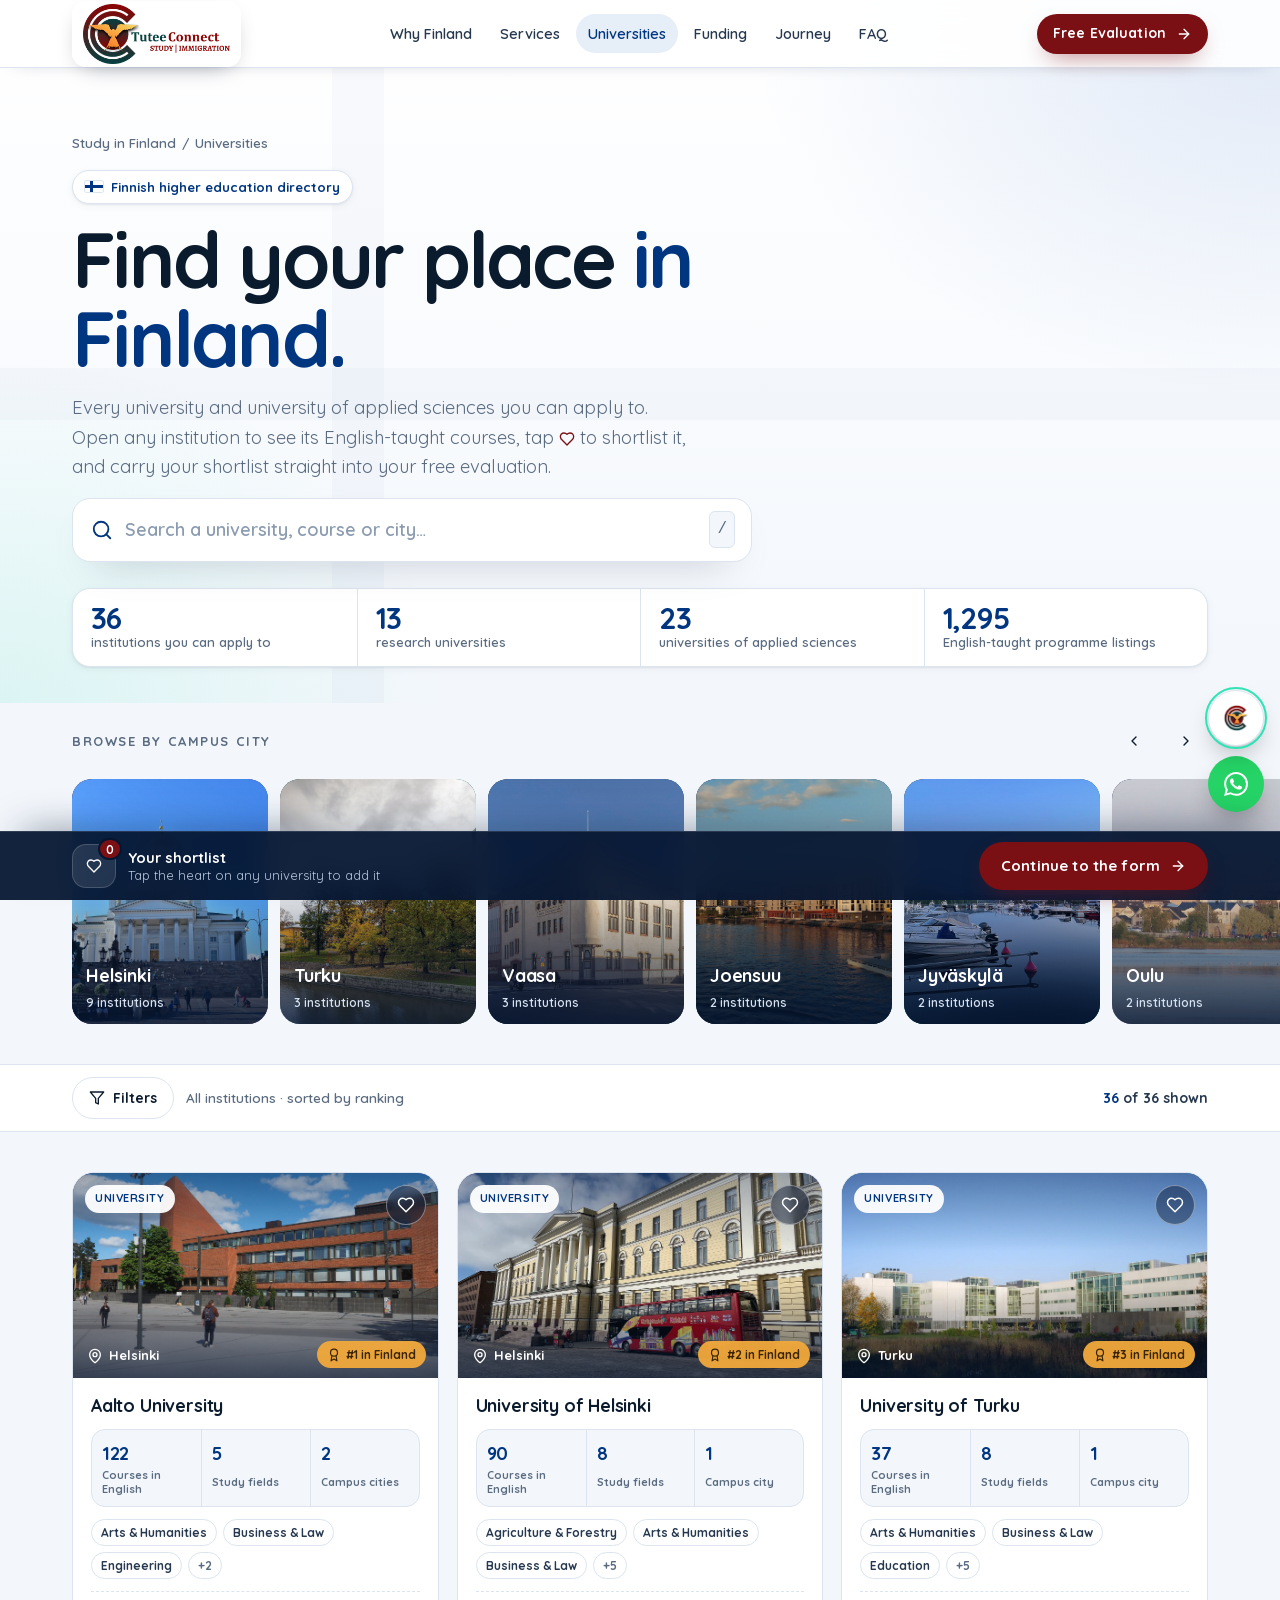
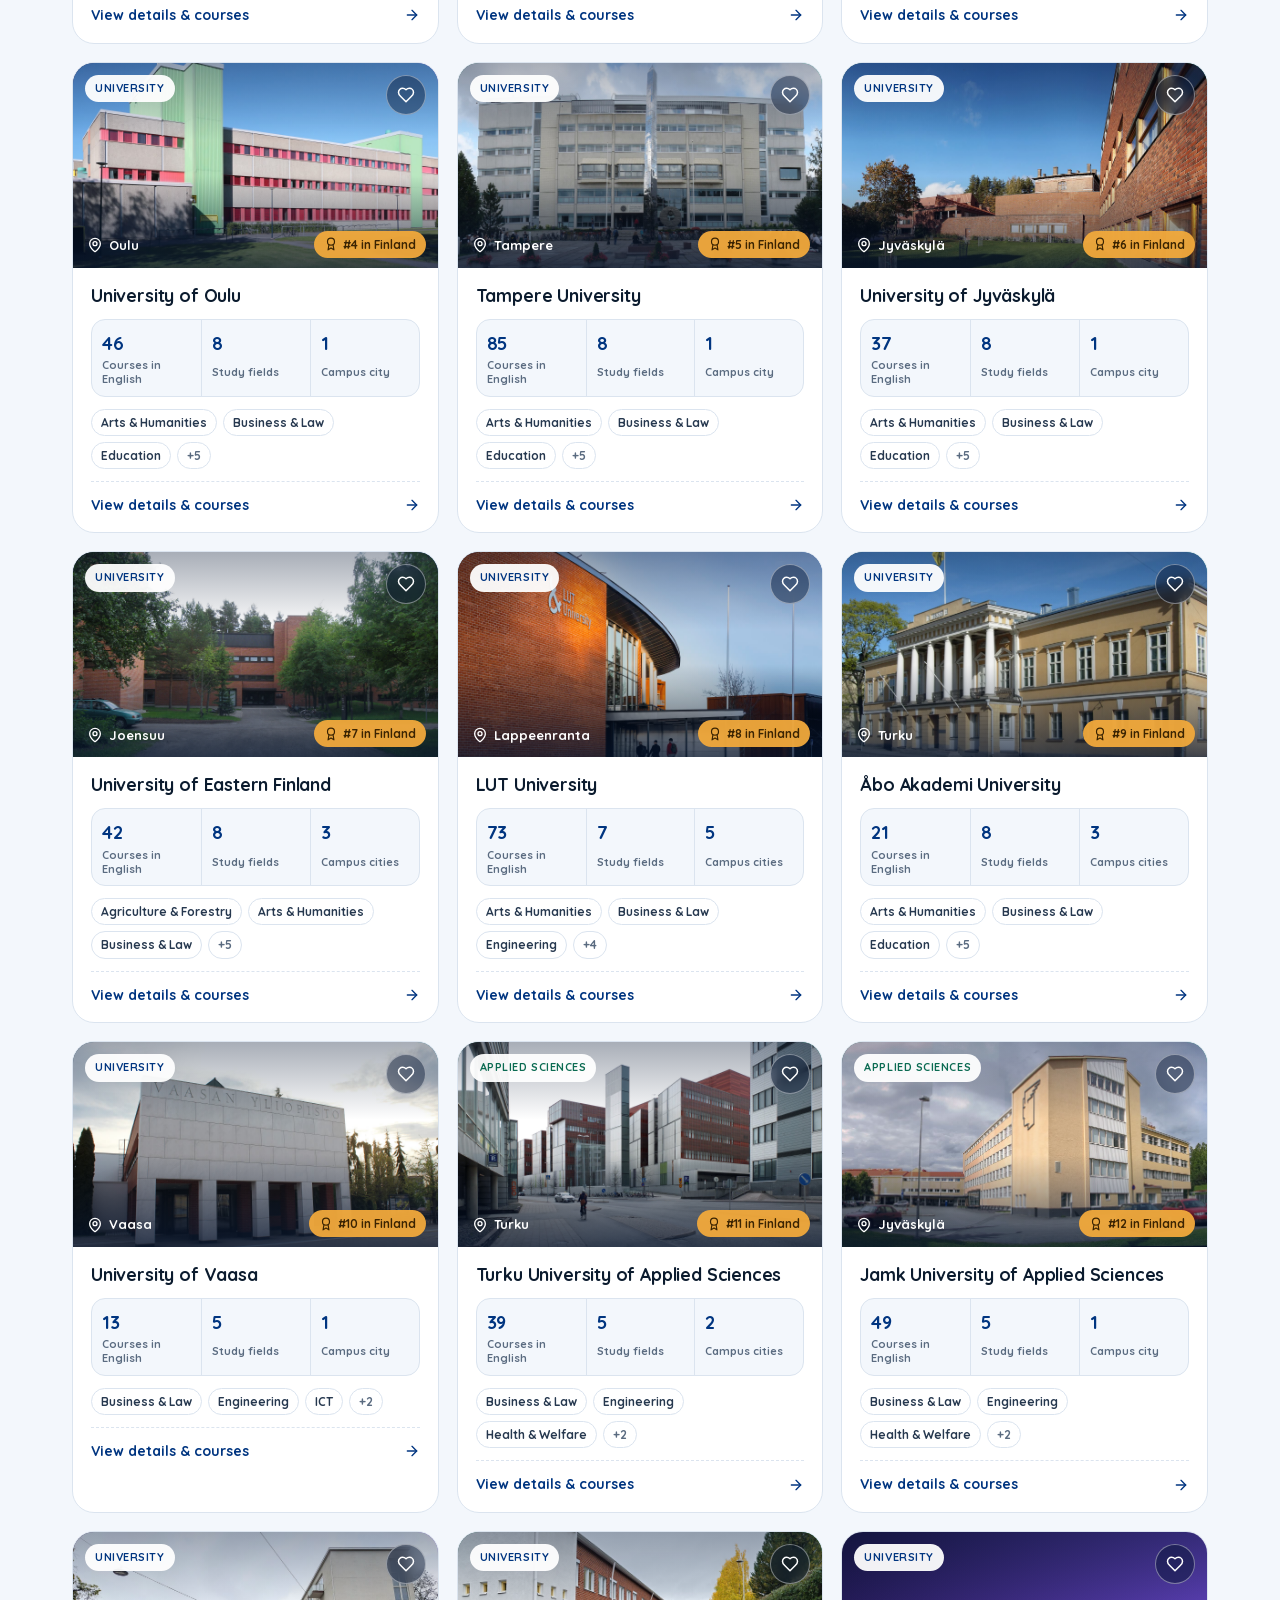
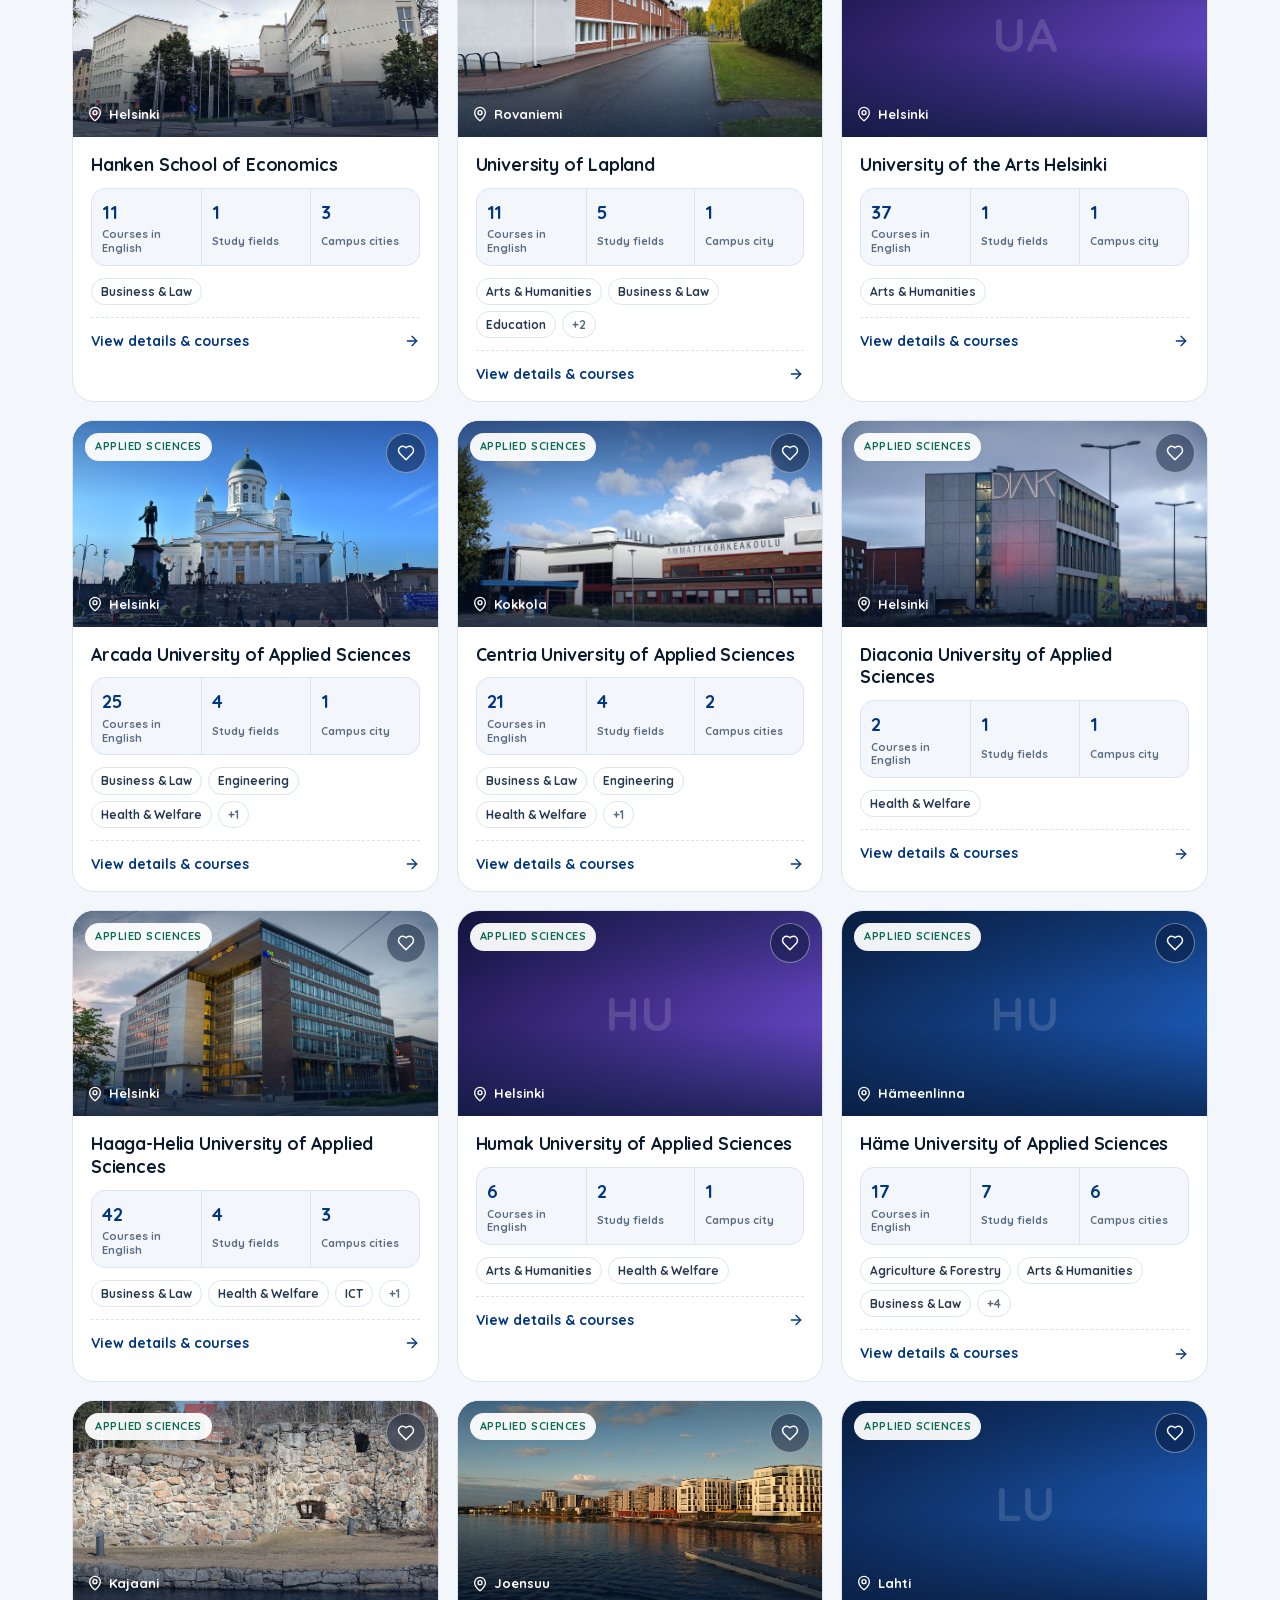
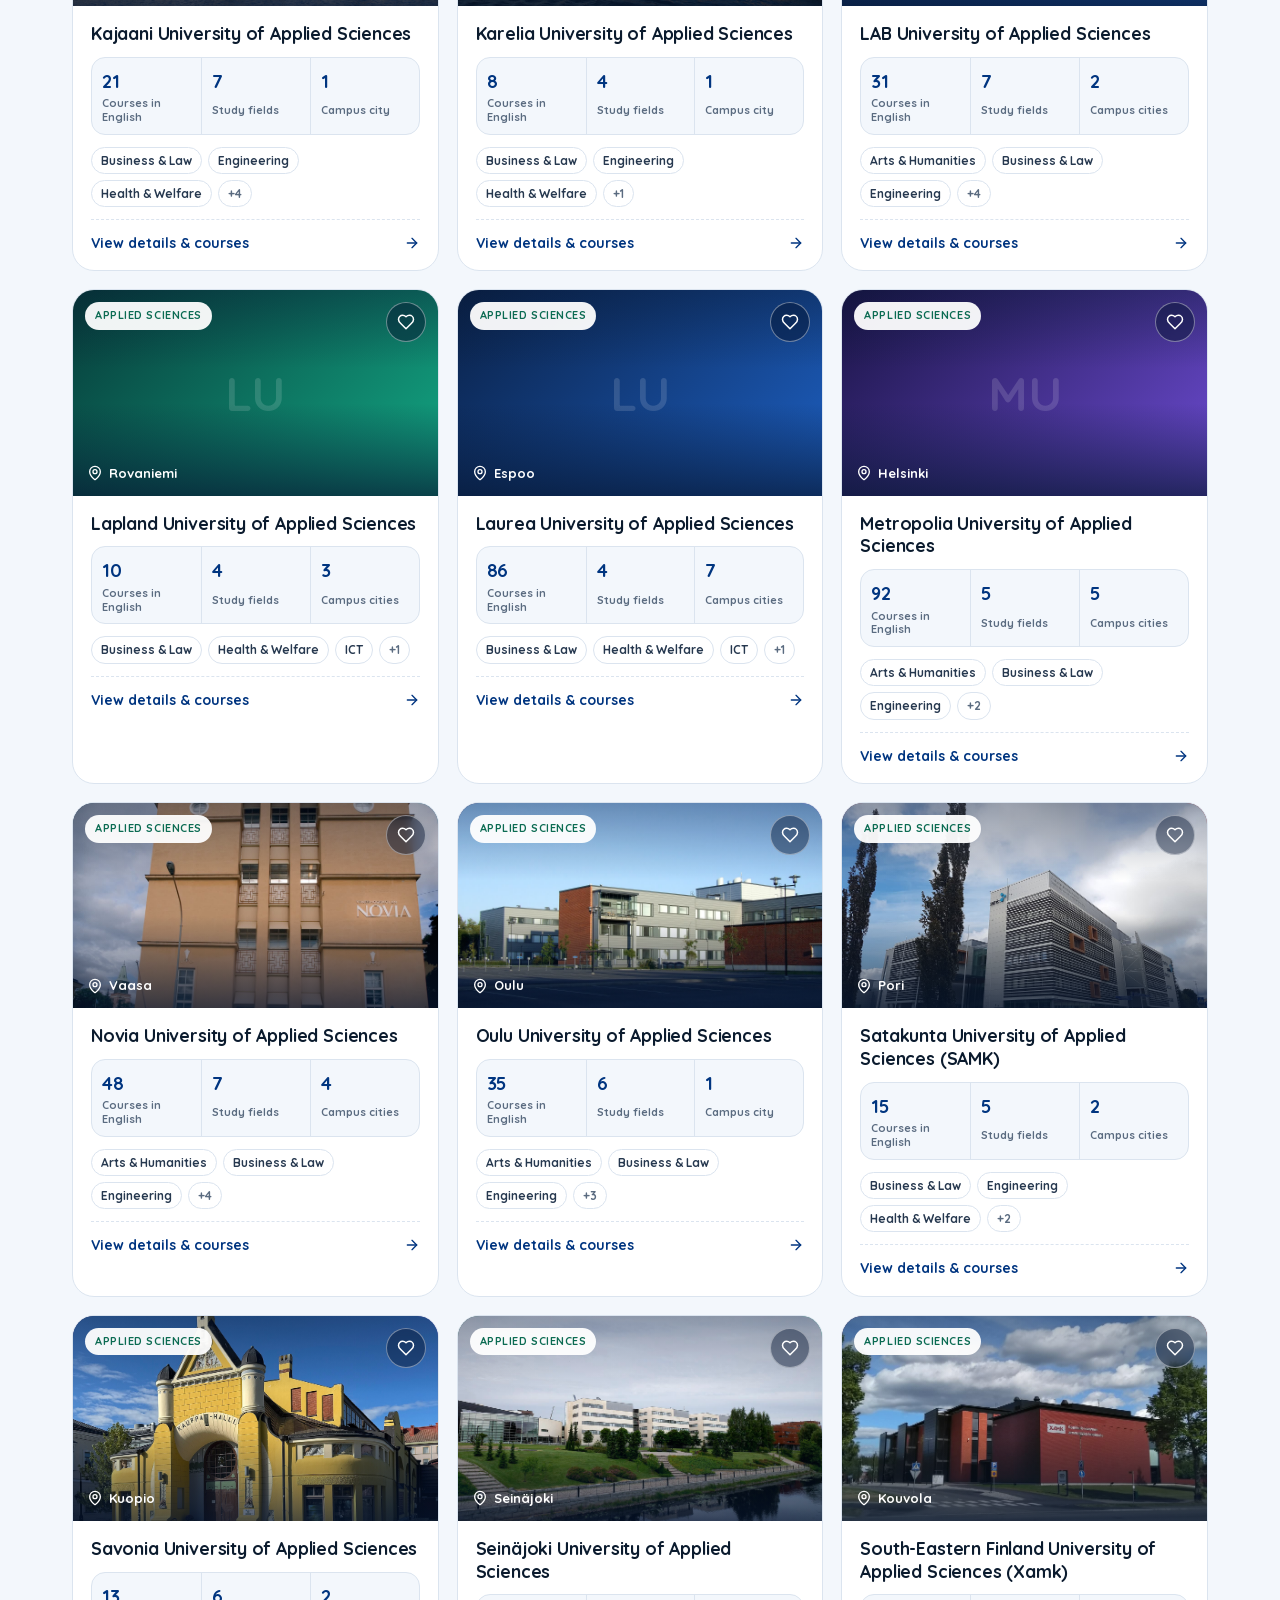
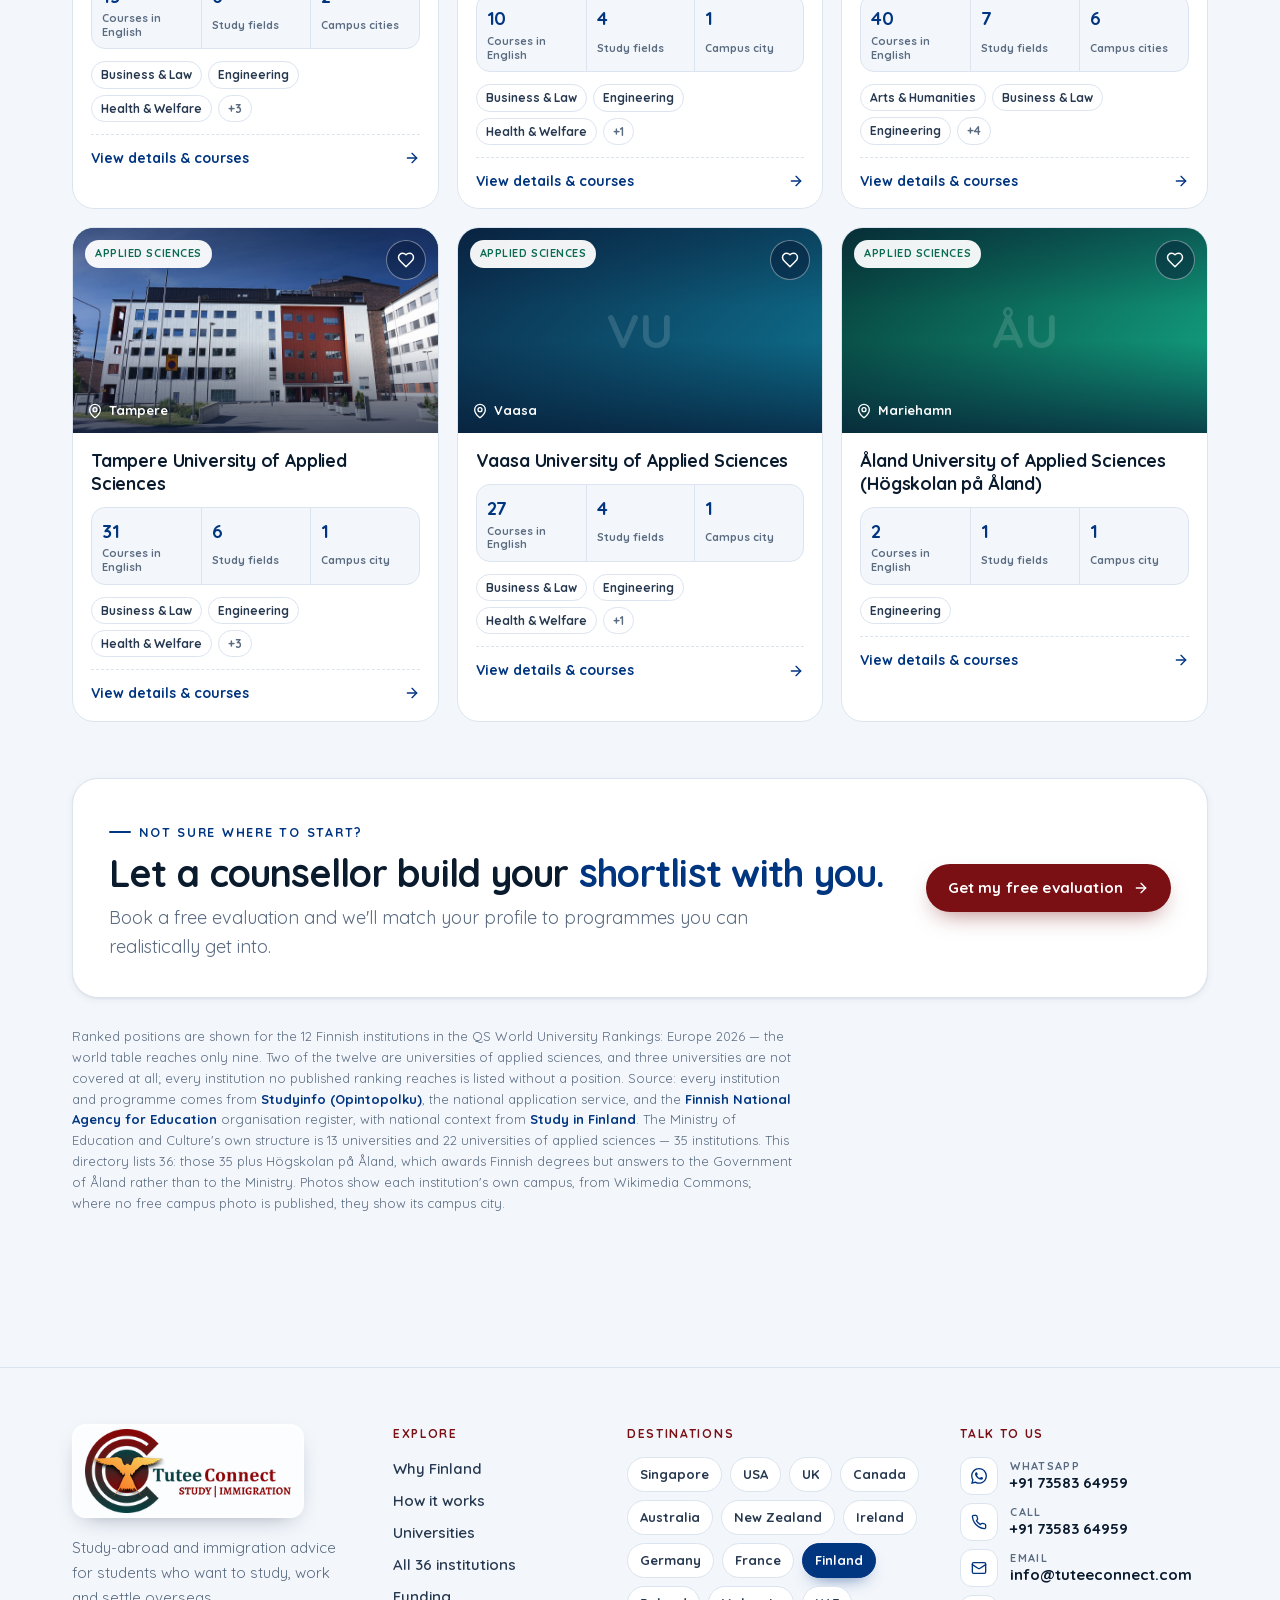
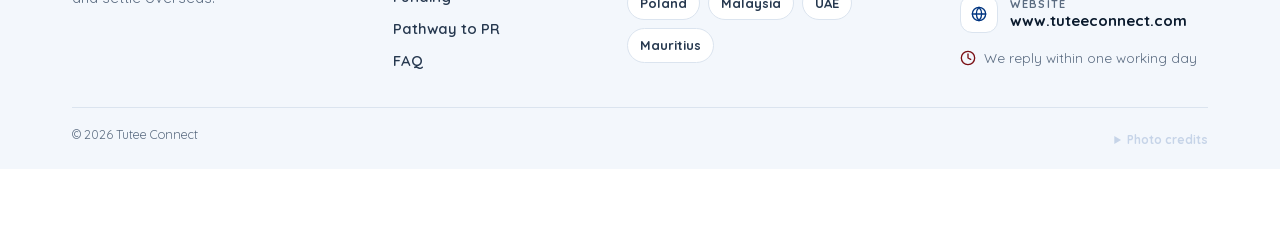
==== commit 11a0daf1: "Rework phone layouts and add a filter funnel to the directory Phones (main page only; desktop and ta" ====
--- a/universities.html
+++ b/universities.html
@@ -68,6 +68,7 @@
   <symbol id="i-in" viewBox="0 0 24 24"><path d="M16 8a6 6 0 0 1 6 6v7h-4v-7a2 2 0 0 0-2-2 2 2 0 0 0-2 2v7h-4v-7a6 6 0 0 1 6-6z"/><rect width="4" height="12" x="2" y="9"/><circle cx="4" cy="4" r="2"/></symbol>
   <symbol id="i-xlogo" viewBox="0 0 24 24"><path d="M4 4l16 16M20 4 4 20"/></symbol>
   <symbol id="i-wa" viewBox="0 0 24 24"><path d="M17.472 14.382c-.297-.149-1.758-.867-2.03-.967-.273-.099-.471-.148-.67.15-.197.297-.767.966-.94 1.164-.173.199-.347.223-.644.075-.297-.15-1.255-.463-2.39-1.475-.883-.788-1.48-1.761-1.653-2.059-.173-.297-.018-.458.13-.606.134-.133.298-.347.446-.52.149-.174.198-.298.298-.497.099-.198.05-.371-.025-.52-.075-.149-.669-1.612-.916-2.207-.242-.579-.487-.5-.669-.51-.173-.008-.371-.01-.57-.01-.198 0-.52.074-.792.372-.272.297-1.04 1.016-1.04 2.479 0 1.462 1.065 2.875 1.213 3.074.149.198 2.096 3.2 5.077 4.487.709.306 1.262.489 1.694.625.712.227 1.36.195 1.871.118.571-.085 1.758-.719 2.006-1.413.248-.694.248-1.289.173-1.413-.074-.124-.272-.198-.57-.347m-5.421 7.403h-.004a9.87 9.87 0 01-5.031-1.378l-.361-.214-3.741.982.998-3.648-.235-.374a9.86 9.86 0 01-1.51-5.26c.001-5.45 4.436-9.884 9.888-9.884 2.64 0 5.122 1.03 6.988 2.898a9.825 9.825 0 012.893 6.994c-.003 5.45-4.437 9.884-9.885 9.884m8.413-18.297A11.815 11.815 0 0012.05 0C5.495 0 .16 5.335.157 11.892c0 2.096.547 4.142 1.588 5.945L.057 24l6.305-1.654a11.882 11.882 0 005.683 1.448h.005c6.554 0 11.89-5.335 11.893-11.893a11.821 11.821 0 00-3.48-8.413z"/></symbol>
+  <symbol id="i-filter" viewBox="0 0 24 24"><path d="M22 3H2l8 9.46V19l4 2v-8.54L22 3z"/></symbol>
   <symbol id="i-grid" viewBox="0 0 24 24"><rect width="7" height="7" x="3" y="3" rx="1"/><rect width="7" height="7" x="14" y="3" rx="1"/><rect width="7" height="7" x="14" y="14" rx="1"/><rect width="7" height="7" x="3" y="14" rx="1"/></symbol>
   <symbol id="i-list" viewBox="0 0 24 24"><path d="M3 5h.01M3 12h.01M3 19h.01M8 5h13M8 12h13M8 19h13"/></symbol>
   <symbol id="flag-fi" viewBox="0 0 18 11"><rect width="18" height="11" fill="#fff"/><rect x="5" width="3" height="11" fill="#003580"/><rect y="4" width="18" height="3" fill="#003580"/></symbol>
@@ -132,7 +133,6 @@
         <kbd aria-hidden="true">/</kbd>
         <button type="button" aria-label="Clear search" data-clear hidden><svg class="ico ico-sm"><use href="#i-x"/></svg></button>
       </label>
-      <div class="ux-fields reveal" style="--d:.25s" aria-label="Popular study fields" data-field-chips></div>
     </div>
     <aside class="ux-stats reveal" style="--d:.2s" aria-label="Directory at a glance">
       <div class="ux-stat ux-stat--big"><b data-stat="all">36</b><span>institutions you can apply to</span></div>
@@ -158,20 +158,44 @@
 
 <div class="dir-bar">
   <div class="container dir-bar__row">
-    <div class="segment" role="group" aria-label="Institution type">
-      <button type="button" data-type="" aria-pressed="true">All</button>
-      <button type="button" data-type="uni" aria-pressed="false">Universities</button>
-      <button type="button" data-type="uas" aria-pressed="false">Applied Sciences</button>
-    </div>
-    <select class="select" aria-label="Study field" data-field><option value="">All study fields</option></select>
-    <select class="select" aria-label="City" data-city><option value="">All cities</option></select>
-    <select class="select" aria-label="Sort by" data-sort>
-      <option value="rank">Sort: Ranking</option>
-      <option value="name">Sort: A–Z</option>
-      <option value="programmes">Sort: Most English options</option>
-    </select>
-    <button class="link-btn" type="button" data-reset hidden>Reset filters</button>
+    <button class="fbtn" type="button" aria-haspopup="dialog" aria-expanded="false" aria-controls="filter-panel" data-filter-open>
+      <svg class="ico ico-sm" aria-hidden="true"><use href="#i-filter"/></svg><span>Filters</span><b class="fbtn__n" data-filter-n hidden>0</b>
+    </button>
+    <div class="fchips" data-active-chips aria-label="Active filters"></div>
     <span class="dir-bar__count" data-count-out aria-live="polite"></span>
+  </div>
+  <div class="fpanel" id="filter-panel" role="dialog" aria-modal="false" aria-label="Filter institutions" data-filter-panel hidden>
+    <div class="fpanel__bg" data-filter-close></div>
+    <div class="fpanel__box">
+      <div class="fpanel__head">
+        <h2>Filters</h2>
+        <button class="link-btn" type="button" data-reset>Reset all</button>
+        <button class="icon-btn fpanel__x" type="button" aria-label="Close filters" data-filter-close><svg class="ico ico-sm"><use href="#i-x"/></svg></button>
+      </div>
+      <div class="fpanel__body">
+        <fieldset class="fgroup">
+          <legend>Institution type</legend>
+          <div class="fopts" role="group" aria-label="Institution type">
+            <button type="button" data-type="" aria-pressed="true">All</button>
+            <button type="button" data-type="uni" aria-pressed="false">Universities</button>
+            <button type="button" data-type="uas" aria-pressed="false">Applied sciences</button>
+          </div>
+        </fieldset>
+        <fieldset class="fgroup">
+          <legend>Study field</legend>
+          <div class="fopts fopts--wrap" role="group" aria-label="Study field" data-field-opts></div>
+        </fieldset>
+        <fieldset class="fgroup">
+          <legend>Sort by</legend>
+          <div class="fopts" role="group" aria-label="Sort by">
+            <button type="button" data-sort-opt="rank" aria-pressed="true">Ranking</button>
+            <button type="button" data-sort-opt="name" aria-pressed="false">A&ndash;Z</button>
+            <button type="button" data-sort-opt="programmes" aria-pressed="false">Most courses</button>
+          </div>
+        </fieldset>
+      </div>
+      <div class="fpanel__foot"><button class="btn btn-primary btn-block" type="button" data-filter-close data-filter-show>Show results</button></div>
+    </div>
   </div>
 </div>
 
--- a/assets/css/finland.css
+++ b/assets/css/finland.css
@@ -1426,3 +1426,719 @@
 .logo__plate:has(.brandmark--header) { padding: 2px 8px; }
 .logo__plate .brandmark { margin: 0 2px; }
 
+
+/* ======================================================== FIT TO SCREEN
+   Sections size to the screen's height as well as its width, so on a
+   laptop each one fits in (or close to) a single view instead of running
+   a screen and a half. */
+:root { --section-y: clamp(40px, min(6vw, 7svh), 80px); }
+.section-head { gap: 10px; margin-bottom: clamp(18px, min(3vw, 3.6svh), 36px); }
+.h2 { font-size: clamp(1.6rem, min(1.2rem + 1.6vw, 1rem + 2.4svh), 2.5rem); }
+@media (min-width: 960px) {
+  /* Services: the dial (and the panel beside it) follow the screen height. */
+  .orb__dial { width: min(100%, 520px, max(340px, calc(100svh - 420px))); }
+  .orb__points { gap: 6px; }
+  .orb__points li { padding-block: 9px; }
+  .orb__journey { margin-bottom: 12px; padding-block: 11px 10px; }
+  .orb__foot { padding-block: 11px; }
+  .orb__stage { padding-top: clamp(30px, 4.5svh, 52px); }
+  .orb__content { padding: clamp(18px, 3svh, 30px) clamp(20px, 2.4vw, 30px) 10px; }
+  .orb__desc { margin-block: 0; }
+  /* Universities: postcard height follows the screen. */
+  .pc__stage { max-width: calc((100svh - 300px) * 1.5); width: 100%; justify-self: center; }
+  /* Funding: slimmer source cards and plan. */
+  .fpl__srcs { gap: 8px; }
+  /* Each cost block in the plan already tags the sources that cover it. */
+  .fpl__covers { display: none; }
+  .fpl__src { padding: 10px 14px; gap: 12px; }
+  /* Name and headline amount share a line. */
+  .fpl__srctxt { grid-template-columns: auto minmax(0, 1fr); column-gap: 10px; align-items: baseline; }
+  .fpl__srctxt small { grid-column: 1 / -1; }
+  .fpl__hero { min-height: clamp(90px, 11svh, 150px); padding-block: 14px 18px; }
+  .fpl__costs { padding-top: 14px; }
+  .fpl__help { margin-top: 8px; padding: 11px 14px; }
+  /* Cost blocks: icon beside the text instead of above it. */
+  .fpl__cost { grid-template-columns: 34px minmax(0, 1fr); column-gap: 10px; padding: 11px 12px; }
+  .fpl__cost > :not(.fpl__costico) { grid-column: 2; }
+  .fpl__costico { grid-row: 1 / span 3; }
+  .fpl__partners { margin-top: clamp(18px, 3svh, 36px); }
+  /* Family: the photo card follows the screen height. */
+  .fv { min-height: clamp(400px, calc(100svh - 440px), 560px); }
+  .fv__inner { gap: 16px; }
+  .fv__title { font-size: clamp(1.7rem, min(1.2rem + 2vw, 1rem + 3.2svh), 3rem); max-width: 20ch; }
+  .fv__text { font-size: 15.5px; line-height: 1.6; }
+  .fv__tiles li { padding-block: 11px; }
+  .fv__steps { margin-top: 14px; padding-block: 16px; }
+  /* Contact */
+  .lf__card { padding: clamp(18px, 2.6svh, 34px) clamp(20px, 2.8vw, 34px); }
+}
+/* Laptop heights: the three family steps sit badge-beside-text in one row. */
+@media (min-width: 1000px) and (max-height: 1000px) {
+  .fv__steps li { flex-direction: row; gap: 12px; }
+  .fv__steps li:not(:last-child)::after { display: none; }
+}
+@media (min-width: 1000px) {
+  /* Journey: a tighter timeline. */
+  .rm__steps { grid-template-rows: auto clamp(80px, 11svh, 120px) auto; }
+  .rm__card { padding: 13px 15px; gap: 6px; }
+}
+/* Short laptop screens: trim the remaining extras. */
+@media (min-width: 960px) and (max-height: 820px) {
+  .section-head .lead { font-size: 1rem; }
+  .fpl__srctxt small { line-height: 1.4; }
+  .fpl__src { padding-block: 8px; }
+  .lf__choice { padding: 12px 14px; }
+  .section { padding-block: clamp(32px, 5svh, 48px); }
+  .section-head { gap: 6px; }
+  /* The services journey bar repeats the dial's order; the dial says it all here. */
+  .orb__journey { display: none; }
+  .pc__stage { max-width: calc((100svh - 360px) * 1.5); }
+  .fv__inner { padding: 24px clamp(24px, 3vw, 36px); gap: 12px; }
+  .fv__steps { padding-block: 12px; margin-top: 10px; }
+  .lf__card { padding-block: 16px; }
+  .lf__step { gap: 10px; }
+  .lf__side { gap: 10px; }
+}
+/* Phones: stacked layouts, so keep every block compact. */
+@media (max-width: 599px) {
+  .section-head { gap: 8px; }
+  .section-head .lead { font-size: 15px; line-height: 1.55; }
+  .orb__stage { padding-top: 34px; }
+  .orb__journey { display: none; }
+  .fpl__covers { display: none; }
+  .fpl__hero { min-height: 110px; }
+  .fv__media { height: 190px; }
+  .fv__steps { padding: 16px; gap: 12px; }
+  .fv__steps ol { gap: 10px; }
+  .lf__card { padding: 18px; }
+  .lp { padding: 18px; gap: 12px; }
+  .acc { gap: 8px; }
+}
+
+/* ======================================================= MOBILE LAYOUTS
+   Phones get their own take on each section rather than the desktop
+   columns stacked: swipeable rows, a half dial and one-at-a-time cards,
+   so each section stays close to a single screen. */
+@media (max-width: 699px) {
+  /* Swipe rows share one look: edge-to-edge, snapping, no scrollbar. */
+  .m-swipe { display: flex !important; gap: 10px; overflow-x: auto; scroll-snap-type: x mandatory; scrollbar-width: none; overscroll-behavior-x: contain;
+    margin-inline: calc(var(--gutter) * -1); padding: 2px var(--gutter) 6px; scroll-padding-inline: var(--gutter); }
+  .m-swipe::-webkit-scrollbar { display: none; }
+  .m-swipe > * { flex: none; scroll-snap-align: start; }
+
+  /* ---- Services: a half dial. The active slot sits at the bottom, so the
+     top of the wheel tucks away and the hub + lower arc stay in view. */
+  .orb { gap: 12px; }
+  .orb__stage { --d: min(88vw, 330px); display: flex; justify-content: center; align-items: flex-end; height: calc(var(--d) * .75 + 60px); padding: 0 0 18px; }
+  .orb__dial { width: var(--d); flex: none; }
+  .orb__place { display: none; }
+  .orb__hint { top: 10px; padding: 5px 10px; font-size: 12px; }
+  .orb__content { padding: 18px 18px 6px; gap: 12px; }
+  .orb__head { gap: 12px; padding-right: 44px; }
+  .orb__chip { width: 42px; height: 42px; }
+  .orb__title { font-size: 1.3rem; }
+  .orb__tag { display: none; }
+  .orb__ghost { font-size: 5rem; top: -6px; }
+  .orb__desc { font-size: 14.5px; }
+  .orb__desc > p:first-child { -webkit-line-clamp: 2; }
+  .orb__points li { width: 74%; padding: 11px 12px 11px 14px; font-size: 14px; }
+  .orb__foot { flex-wrap: nowrap; padding: 12px 18px; gap: 10px; }
+  .orb__foot .btn { flex: 1; justify-content: center; }
+
+  /* ---- Universities: the stamp album becomes a tray you swipe through. */
+  .pc { gap: 14px; }
+  .pc__filters { gap: 6px; }
+  .pc__card { height: 365px; }
+  .pc__side { gap: 10px; }
+  .pc__stamps { padding: 12px var(--gutter) 14px !important; border-radius: 0; gap: 12px !important; }
+  .pc__stamps > li { width: 86px; }
+  .pc .pc__stamp-in { aspect-ratio: 4 / 5; }
+  .pc__all { padding: 12px 16px; }
+  .pc__all small { display: none; }
+
+  /* ---- Funding: options swipe sideways; the plan stays compact below. */
+  .fpl { gap: 14px; }
+  .fpl__srcs { gap: 8px; }
+  .fpl__label { margin-bottom: 2px; }
+  .fpl__src { width: 62%; min-height: 0; flex-direction: column; align-items: flex-start; gap: 8px; padding: 12px 14px; }
+  .fpl__srcico { width: 38px; height: 38px; border-radius: 12px; }
+  .fpl__toggle { position: absolute; top: 14px; right: 12px; }
+  .fpl__srctxt b { font-size: 14.5px; }
+  .fpl__srctxt em { font-size: 12.5px; }
+  .fpl__hero { min-height: 92px; padding: 12px 16px 16px; }
+  .fpl__costs { gap: 8px; padding: 12px 12px 4px; }
+  .fpl__cost { grid-template-columns: 28px minmax(0, 1fr); column-gap: 8px; row-gap: 4px; align-items: center; padding: 10px; }
+  .fpl__cost > :not(.fpl__costico) { grid-column: 1 / -1; }
+  .fpl__costico { grid-row: 1; grid-column: 1; width: 28px; height: 28px; border-radius: 8px; }
+  .fpl__cost > b { grid-row: 1; grid-column: 2 !important; font-size: 14px; line-height: 1.2; }
+  .fpl__tags span { font-size: 10.5px; padding: 2px 7px; white-space: nowrap; }
+  .fpl__state { font-size: 11.5px; }
+  .fpl__help { margin: 8px 12px 0; padding: 11px 12px; }
+  .fpl__help p { display: -webkit-box; -webkit-line-clamp: 3; -webkit-box-orient: vertical; overflow: hidden; font-size: 13px; }
+  .fpl__foot { flex-wrap: nowrap; padding: 12px; }
+  .fpl__foot .btn { flex: none; padding-inline: 14px; font-size: 14px; }
+  .fpl__partners { margin-top: 16px; gap: 8px; }
+
+  /* ---- Family: the photo fills the card behind the story; facts and
+     steps become swipe cards. */
+  .fv { min-height: 0; }
+  .fv__media { position: absolute; inset: 0; height: auto; z-index: -2; }
+  .fv__shade { display: block; position: absolute; inset: 0; z-index: -1; background: linear-gradient(180deg, rgba(4,16,42,.55) 0%, rgba(4,16,42,.35) 30%, rgba(4,16,42,.92) 72%); }
+  .fv__inner { gap: 14px; padding: 16px 16px 18px; min-height: 470px; align-content: space-between; }
+  .fv__pane { gap: 10px; }
+  .fv__title { font-size: 1.55rem; }
+  .fv__text { font-size: 14.5px; line-height: 1.6; }
+  .fv__tiles { margin: 2px 0 0 !important; }
+  .fv__tiles li { width: 44%; padding: 10px 12px; display: grid !important; grid-template-columns: minmax(0, 1fr) !important; gap: 4px; align-content: start; }
+  .fv__tiles b { font-size: 1.15rem; }
+  .fv__steps { padding: 14px 0 14px; gap: 10px; margin-top: 12px; border-radius: 20px; overflow: hidden; }
+  .fv__stepslabel { max-width: none; padding-inline: 16px; }
+  .fv__steps ol { margin: 0 !important; padding-inline: 16px !important; scroll-padding-inline: 16px !important; }
+  .fv__steps li { width: 78%; padding: 12px; border-radius: 16px; background: var(--ice); border: 1px solid var(--line); }
+  .fv__steps .btn { margin-inline: 16px; justify-self: stretch; justify-content: center; }
+
+  /* ---- FAQ: help becomes a slim strip; answers use the full width. */
+  .faq { gap: 16px; }
+  .faq__aside { gap: 12px; }
+  .help { grid-template-columns: minmax(0, 1fr); padding: 14px; gap: 8px; }
+  .help p { display: none; }
+  .acc__q { padding: 13px 14px; gap: 12px; font-size: 15px; }
+  .acc__n { width: 28px; height: 28px; }
+  .acc__a p { padding: 0 14px 14px; font-size: 14.5px; line-height: 1.6; }
+
+  /* ---- Contact: the live profile card folds to its header; tap to open. */
+  .lf { gap: 14px; }
+  .lp { cursor: pointer; }
+  .lp:not(.is-open) .lp__rows, .lp:not(.is-open) .lp__stamp { display: none; }
+  .lp__top::after { content: "Tap to view"; font-size: 11px; font-weight: 700; color: #8ea3c4; }
+  .lp.is-open .lp__top::after { content: "Tap to fold"; }
+  .lf__trust li { padding: 10px; font-size: 11.5px; }
+  .lf__contact { flex-wrap: nowrap; overflow-x: auto; scrollbar-width: none; margin-inline: calc(var(--gutter) * -1); padding-inline: var(--gutter); }
+  .lf__contact::-webkit-scrollbar { display: none; }
+  .lf__contact a { flex: none; }
+}
+
+/* ---- Journey (phones and tablets): the milestones form a rail you tap or
+   swipe along, with one card open beneath it. */
+@media (max-width: 999px) {
+  .rm__steps { display: grid; grid-template-columns: repeat(6, minmax(0, 1fr)); gap: 16px 0; }
+  .rm__step { display: contents; }
+  .rm__node { grid-row: 1; justify-self: center; width: 44px; height: 44px; cursor: pointer; }
+  .rm__step:nth-child(1) .rm__node { grid-column: 1; } .rm__step:nth-child(2) .rm__node { grid-column: 2; }
+  .rm__step:nth-child(3) .rm__node { grid-column: 3; } .rm__step:nth-child(4) .rm__node { grid-column: 4; }
+  .rm__step:nth-child(5) .rm__node { grid-column: 5; } .rm__step:nth-child(6) .rm__node { grid-column: 6; }
+  .rm__card { grid-row: 2; grid-column: 1 / -1; touch-action: pan-y; }
+  .rm__step:not(.is-on) .rm__card { display: none; }
+  .rm__step.is-on .rm__card { animation: rmCardIn .4s var(--ease); }
+  .rm__step.is-on .rm__card::after { content: none; }
+  .rm__swipe { display: flex; justify-content: space-between; align-items: center; margin-top: 12px; font-size: 12px; font-weight: 700; color: #8ea3c4; }
+  .rm__swipe b { color: var(--aurora); letter-spacing: .06em; }
+}
+@keyframes rmCardIn { from { opacity: 0; transform: translateX(var(--rm-from, 18px)); } }
+@media (min-width: 1000px) { .rm__swipe { display: none; } }
+@media (prefers-reduced-motion: reduce) { .rm__step.is-on .rm__card { animation: none; } }
+@media (max-width: 699px) {
+  /* The funding row keeps its "Choose your funding" label above the cards. */
+  .fpl__srcs.m-swipe { position: relative; padding-top: 26px; }
+  .fpl__srcs .fpl__label { position: absolute; top: 2px; left: var(--gutter); }
+}
+@media (max-width: 699px) {
+  /* Contact choices: icon beside the label, so the four options take two short rows. */
+  .lf__choices { gap: 8px; }
+  .lf__choice { grid-template-columns: 32px minmax(0, 1fr); column-gap: 10px; row-gap: 0; align-items: center; padding: 10px 12px; border-radius: 14px; }
+  .lf__cico { grid-row: 1 / span 2; width: 32px; height: 32px; margin: 0; border-radius: 10px; }
+  .lf__choice b { font-size: 14px; line-height: 1.2; }
+  .lf__choice small { font-size: 11.5px; }
+  .lf__tick { top: 8px; right: 8px; width: 20px; height: 20px; }
+  .lf__q { font-size: 1.25rem; }
+}
+
+/* ===================================================== PHONE: ONE SCREEN
+   Each section's content fits between the header and the bottom action
+   bar on a phone. Everything here is phone-only (max-width: 699px). */
+@media (max-width: 699px) {
+  .section { padding-block: 22px 26px; }
+  .section-head { gap: 6px; margin-bottom: 14px; }
+  .section-head .eyebrow { font-size: 11px; }
+  .h2 { font-size: 1.42rem; line-height: 1.15; }
+  .section-head .h2 { margin-top: 6px !important; }
+  .section-head .lead { font-size: 13.5px; line-height: 1.45; }
+
+  /* ---- Why Finland: the season text sits on the season photo as one card. */
+  .ws__pin { padding: 22px 0 26px; }
+  .ws__grid { gap: 10px; grid-template-areas: "eye" "title" "tabs" "card"; }
+  .ws__eyebrow { grid-area: eye; }
+  .ws__title { grid-area: title; margin-top: 0; font-size: 1.42rem !important; }
+  .ws__tabs { grid-area: tabs; padding-bottom: 8px; gap: 4px; }
+  .ws__tab { padding: 6px 4px; font-size: 12.5px; gap: 3px; }
+  .ws__window { grid-area: card; height: auto; min-height: 0; align-self: stretch; }
+  .ws__tilt { border-radius: 22px; }
+  .ws__fig::after { background: linear-gradient(180deg, rgba(4,16,42,.55) 0%, rgba(4,16,42,.2) 22%, rgba(4,16,42,.55) 48%, rgba(4,16,42,.94) 100%); }
+  .ws__fig figcaption { top: 14px; bottom: auto; left: 16px; gap: 2px; }
+  .ws__word { font-size: 2rem; }
+  .ws__place { font-size: 12px; }
+  .ws__hint { display: none; }
+  .ws__panels { grid-area: card; position: relative; z-index: 2; padding: 84px 16px 16px; pointer-events: none; }
+  .ws__panel { gap: 8px; align-content: end; }
+  .ws__stat { gap: 10px; }
+  .ws__stat b { font-size: 2.3rem; }
+  .ws__stat > span { font-size: 13px; }
+  .ws__h { font-size: 1.15rem; }
+  .ws__p { font-size: 13.5px; line-height: 1.5; color: #dfe8f5; }
+  .ws__facts { gap: 4px; }
+  .ws__facts li { font-size: 12.5px; gap: 8px; }
+  .ws__facts .ico { margin-top: 1px; }
+}
+@media (max-width: 699px) {
+  /* ---- Services: only the lower arc of the dial shows, the active service
+     at its centre and its neighbours either side; the card below names it. */
+  .orb__stage { height: calc(var(--d) * .42 + 18px); padding-bottom: 14px; }
+  .orb__hint { display: none; }
+  .orb__content { padding: 14px 16px 4px; gap: 10px; }
+  .orb__desc > p:first-child { -webkit-line-clamp: 2; font-size: 14px; line-height: 1.55; }
+  .orb__points li { padding: 9px 11px 9px 13px; font-size: 13.5px; }
+  .orb__foot { padding: 10px 16px; }
+
+  /* ---- Universities: one filter row, a shorter postcard and the album with
+     its "all institutions" link in the header row. */
+  .pc { gap: 10px; }
+  .pc__filters { display: flex; gap: 8px; overflow-x: auto; scrollbar-width: none; margin-inline: calc(var(--gutter) * -1); padding: 2px var(--gutter); }
+  .pc__filters::-webkit-scrollbar { display: none; }
+  .pc__chips { flex: none; overflow: visible; margin: 0; padding: 0; }
+  .pc__chip { padding-block: 7px; font-size: 13px; }
+  .pc__card { height: 330px; }
+  .pc__back { padding: 16px 14px; }
+  .pc__side { display: grid; grid-template-columns: minmax(0, 1fr) auto; grid-template-areas: "head all" "stamps stamps"; align-items: center; gap: 6px 10px; }
+  .pc__albumhead { grid-area: head; }
+  .pc__albumhead span:last-child { display: none; }
+  .pc__stamps { grid-area: stamps; padding-block: 8px 10px !important; }
+  .pc__stamps > li { width: 74px; }
+  .pc__all { grid-area: all; padding: 6px 12px; border-radius: 999px; gap: 6px; }
+  .pc__all b { font-size: 12.5px; }
+  #universities .note { margin-top: 8px; font-size: 11px; line-height: 1.45; }
+
+  /* ---- Funding: option cards in a row, a slimmer plan, partners inline. */
+  .fpl { gap: 10px; }
+  .fpl__srcs.m-swipe { padding-top: 22px; }
+  .fpl__src { width: 70%; flex-direction: row; align-items: center; gap: 10px; padding: 10px 44px 10px 10px; }
+  .fpl__srcico { width: 34px; height: 34px; }
+  .fpl__toggle { top: 50%; margin-top: -11px; }
+  .fpl__hero { min-height: 58px; padding: 10px 14px 12px; }
+  .fpl__herotxt b { font-size: 1.15rem; }
+  .fpl__costs { padding: 10px 10px 2px; gap: 6px; }
+  .fpl__cost { padding: 8px; row-gap: 3px; }
+  .fpl__help { margin: 8px 10px 0; padding: 9px 10px; gap: 10px; }
+  .fpl__helpico { width: 30px; height: 30px; }
+  .fpl__help b { font-size: 13.5px; }
+  .fpl__help p { -webkit-line-clamp: 2; font-size: 12.5px; line-height: 1.45; }
+  .fpl__foot { padding: 10px; }
+  .fpl__foot .btn { min-height: 42px; }
+  .fpl__partners { grid-template-columns: auto minmax(0, 1fr); align-items: center; gap: 10px; margin-top: 10px; }
+  .fpl__partners-label { font-size: 10.5px; letter-spacing: .08em; max-width: 9ch; line-height: 1.3; }
+
+  /* ---- Family: a slightly shorter photo card and shorter step cards with
+     the button beside the label. */
+  .fv__inner { min-height: 400px; padding: 14px 14px 16px; gap: 10px; }
+  .fv__title { font-size: 1.35rem; }
+  .fv__text { font-size: 13.5px; line-height: 1.5; }
+  .fv__steps { display: grid; grid-template-columns: minmax(0, 1fr) auto; grid-template-areas: "label btn" "list list"; align-items: center; padding: 12px 0; gap: 10px 8px; }
+  .fv__stepslabel { grid-area: label; }
+  .fv__steps ol { grid-area: list; }
+  .fv__steps .btn { grid-area: btn; margin: 0 16px 0 0; min-height: 36px; padding: 6px 12px; font-size: 12.5px; }
+  .fv__steps .btn .ico-arrow { display: none; }
+  .fv__steps li { padding: 10px; gap: 10px; }
+  .fv__steps li > b { width: 30px; height: 30px; border-radius: 10px; font-size: 12px; }
+  .fv__steps h4 { font-size: 14px; }
+  .fv__steps p { font-size: 12.5px; line-height: 1.45; }
+
+  /* ---- Stories: shorter quote cards. */
+  .wall { gap: 8px; }
+  .wall .quote { width: 82vw; }
+
+  /* ---- FAQ: the help strip shrinks to its buttons. */
+  .help { grid-template-columns: auto minmax(0, 1fr); align-items: center; padding: 10px 12px; }
+  .help strong { font-size: 13.5px; }
+  .help__btns { justify-content: flex-end; gap: 6px; }
+  .help__btns .btn { min-height: 36px; padding: 6px 12px; font-size: 13px; }
+}
+@media (max-width: 699px) { .orb__hub { display: none; } }
+@media (max-width: 699px) {
+  .section { padding-block: 16px 18px; }
+  .section-head { margin-bottom: 10px; }
+  .h2 { font-size: 1.32rem; }
+  .section-head .lead { font-size: 13px; line-height: 1.42; }
+  .pc__card { height: 296px; }
+  .pc__back { padding: 14px; }
+  .pc__hand { display: none; }
+  .pc__msg { gap: 6px; }
+  .pc__addr { gap: 6px; }
+  .pc__line { padding-bottom: 2px; }
+  .pc__stamps > li { width: 60px; }
+  .pc__stamp { padding: 4px; }
+  .pc__stamp-in b { font-size: 15px; }
+  .pc__stamp-in small { font-size: 9.5px; }
+  #universities .note { font-size: 10.5px; line-height: 1.4; margin-top: 6px; }
+}
+@media (max-width: 699px) {
+  .pc { gap: 8px; }
+  .pc__card { height: 284px; }
+  .pc__albumhead { font-size: 10px; white-space: nowrap; overflow: hidden; text-overflow: ellipsis; letter-spacing: .06em; }
+  .pc__stamps > li { width: 54px; }
+  .pc__stamps { padding-block: 6px 8px !important; }
+}
+@media (max-width: 699px) {
+  .fpl__src { width: 82%; padding: 9px 50px 9px 10px; }
+  .fpl__srctxt { gap: 0; }
+  .fpl__srctxt b, .fpl__srctxt em { white-space: nowrap; overflow: hidden; text-overflow: ellipsis; }
+  .fpl__srctxt b { font-size: 14px; }
+  .fpl__hero { min-height: 0; padding: 9px 14px 11px; }
+  .fpl__herotxt { gap: 0; }
+  /* Cost tiles: icon + name on the first line, status and sources on the second. */
+  .fpl__cost { display: flex; flex-wrap: wrap; align-items: center; gap: 4px 6px; }
+  .fpl__cost > b { flex: 1 1 calc(100% - 40px); min-width: 0; }
+  .fpl__tags { min-height: 0; }
+  .fpl__partners { margin-top: 8px; }
+  .fpl__partners .logos__item img { max-height: 30px; }
+}
+@media (max-width: 699px) {
+  .fpl__cost { padding: 7px 8px; gap: 3px 6px; }
+  .fpl__costico { width: 24px; height: 24px; border-radius: 7px; }
+  .fpl__costico .ico { width: 14px; height: 14px; }
+  .fpl__cost > b { flex-basis: calc(100% - 32px); font-size: 13.5px; }
+  .fpl__state { font-size: 11px; line-height: 1.2; }
+  .fpl__costs { gap: 6px; padding-bottom: 0; }
+  .fpl__help { margin-top: 6px; padding: 8px 10px; }
+  .fpl__foot { padding: 8px 10px 10px; }
+  .fpl__chosen { font-size: 12px; line-height: 1.3; }
+  .fpl__partners .logos__item { width: 104px; height: 44px; padding: 6px; border-radius: 10px; }
+}
+@media (max-width: 699px) {
+  .fv__stepslabel { max-width: none; font-size: 10.5px; letter-spacing: .1em; }
+  .fv__steps .btn { white-space: nowrap; font-size: 12px; padding: 6px 11px; }
+  .fv__tiles li { width: 40%; padding: 8px 10px; }
+  .fv__tiles b { font-size: 1.05rem; }
+  .fv__tiles span { font-size: 11.5px; line-height: 1.3; }
+  .fv__steps li { width: 72%; padding: 9px; }
+  .fv__steps p { font-size: 12px; line-height: 1.4; }
+}
+@media (max-width: 699px) {
+  .fv__inner { min-height: 0; }
+  .fv__panes { min-height: 300px; }
+  .quote { padding: 16px 16px 14px; gap: 10px; }
+  .quote__mark { position: absolute; top: 8px; right: 12px; margin: 0; font-size: 44px; height: auto; line-height: 1; opacity: .5; }
+  .quote blockquote { font-size: 14px; line-height: 1.55; padding-right: 22px; }
+  .rating { padding: 8px 12px; gap: 8px; font-size: 12.5px; }
+}
+@media (max-width: 699px) {
+  .fv__panes { min-height: 0; }
+  .fv__title { font-size: 1.22rem; line-height: 1.15; }
+  .fv__tiles li { width: 47%; }
+  .acc { gap: 6px; }
+  .acc__q { padding: 9px 12px; gap: 10px; font-size: 14px; line-height: 1.3; }
+  .acc__n { width: 26px; height: 26px; font-size: 11.5px; border-radius: 8px; }
+  .faq__aside { gap: 8px; }
+  .faq__search .input, .faq__search input { min-height: 42px; }
+  .help { padding: 8px 10px; gap: 8px; }
+  .help strong { font-size: 12.5px; line-height: 1.25; }
+  .help__btns { flex-wrap: nowrap; }
+  .help__btns .btn { min-height: 34px; padding: 5px 10px; font-size: 12.5px; white-space: nowrap; }
+}
+@media (max-width: 699px) {
+  /* FAQ helper: the prompt on its own line, the buttons beneath. */
+  .help { grid-template-columns: minmax(0, 1fr); }
+  .help__btns { justify-content: flex-start; }
+
+  /* ---- Contact: a tighter two-step form, start dates in one swipe row, and
+     the profile, promises, contact links and office as one swipe strip. */
+  .lf { gap: 10px; }
+  .lf__card { padding: 14px; }
+  .lf__progress { margin-bottom: 10px; }
+  .lf__step { gap: 8px; }
+  .lf__q { font-size: 1.12rem; margin-bottom: 0; }
+  .lf__choice { padding: 8px 10px; }
+  .lf__choice b, .lf__choice small { white-space: nowrap; overflow: hidden; text-overflow: ellipsis; }
+  .lf__choice b { font-size: 13px; }
+  .lf__choice small { font-size: 11px; }
+  .lf__sub { font-size: 12px; }
+  .lf__pills { flex-wrap: nowrap; overflow-x: auto; scrollbar-width: none; margin-inline: -14px; padding-inline: 14px; }
+  .lf__pills::-webkit-scrollbar { display: none; }
+  .lf__pill { flex: none; }
+  .lf__pill span { padding: 7px 12px; font-size: 12.5px; }
+  .lf .dest { padding: 7px 10px; font-size: 12.5px; }
+  .lf .input, .lf .dd__btn { min-height: 44px; }
+  .lf__step .btn { min-height: 44px; margin-top: 0; }
+  .lf__row { gap: 4px 10px; }
+  .lf__consent { font-size: 11px; }
+  .lf__side { display: flex; gap: 10px; overflow-x: auto; scroll-snap-type: x mandatory; scrollbar-width: none; margin-inline: calc(var(--gutter) * -1); padding: 2px var(--gutter) 4px; scroll-padding-inline: var(--gutter); align-items: stretch; }
+  .lf__side::-webkit-scrollbar { display: none; }
+  .lf__side > * { flex: none; scroll-snap-align: start; }
+  .lf__side > .lp { width: 84%; padding: 14px; gap: 10px; }
+  .lf__side > .lf__trust { width: 92%; }
+  .lf__side > .lf__contact { width: 70%; flex-wrap: wrap; align-content: center; overflow: visible; margin: 0; padding: 12px; border-radius: 16px; background: rgba(255,255,255,.05); border: 1px solid rgba(255,255,255,.1); }
+  .lf__side > .lf__offices { width: 72%; align-items: center; padding: 12px; border-radius: 16px; background: rgba(255,255,255,.05); border: 1px solid rgba(255,255,255,.1); }
+  .lp__who { gap: 12px; }
+}
+@media (max-width: 699px) {
+  .lp__top::after { white-space: nowrap; }
+  .fpl { gap: 8px; }
+  .fpl__srcs.m-swipe { padding-top: 20px; padding-bottom: 4px; }
+  .fpl__partners .logos__item { height: 40px; }
+  .fv__inner { padding: 12px 12px 14px; gap: 8px; }
+  .fv__pane { gap: 8px; }
+  .fv__text { font-size: 13px; }
+  .fv__steps { padding-block: 10px; gap: 8px; margin-top: 10px; }
+  .fv__steps li { padding: 8px; }
+}
+
+/* =================================================== SERVICES · PHONE DECK
+   Phones swap the dial for a deck of swipeable service cards with an icon
+   strip above it (initServiceDeck). Hidden everywhere else. */
+.sdk { display: none; }
+@media (max-width: 699px) {
+  #services .orb { display: none; }
+  .sdk { display: grid; gap: 10px; }
+  .sdk__chips { display: flex; gap: 6px; overflow-x: auto; scrollbar-width: none; margin-inline: calc(var(--gutter) * -1); padding: 2px var(--gutter); }
+  .sdk__chips::-webkit-scrollbar { display: none; }
+  .sdk__chip { flex: none; display: inline-flex; align-items: center; gap: 6px; padding: 6px 12px 6px 6px; border-radius: 999px; font-size: 12.5px; font-weight: 700; color: var(--ink-2);
+    background: #fff; border: 1px solid var(--line); transition: background .25s, color .25s, border-color .25s; }
+  .sdk__chipico { width: 26px; height: 26px; border-radius: 50%; display: grid; place-items: center; color: var(--fi-blue); background: var(--ice-2); }
+  .sdk__chipico svg { width: 14px; height: 14px; }
+  .sdk__chip.is-on { color: #fff; background: var(--night); border-color: var(--night); }
+  .sdk__chip.is-on .sdk__chipico { color: var(--night); background: var(--aurora); }
+  .sdk__deck { display: flex; gap: 12px; overflow-x: auto; scroll-snap-type: x mandatory; scrollbar-width: none; overscroll-behavior-x: contain;
+    margin-inline: calc(var(--gutter) * -1); padding: 4px var(--gutter) 10px; scroll-padding-inline: var(--gutter); }
+  .sdk__deck::-webkit-scrollbar { display: none; }
+  .sdk__card { flex: none; width: 86%; scroll-snap-align: center; display: flex; flex-direction: column; border-radius: 24px; overflow: hidden; background: #fff; border: 1px solid var(--line);
+    box-shadow: 0 18px 36px -26px rgba(6,22,49,.55); transform: scale(.96); opacity: .75; transition: transform .35s var(--ease), opacity .35s; }
+  .sdk__card.is-on { transform: none; opacity: 1; }
+  .sdk__photo { position: relative; height: 128px; background: linear-gradient(135deg, #0a2147, #1d5fc1); }
+  .sdk__photo img { position: absolute; inset: 0; width: 100%; height: 100%; object-fit: cover; }
+  .sdk__photo::after { content: ""; position: absolute; inset: 0; background: linear-gradient(180deg, rgba(4,16,42,.15), rgba(4,16,42,.7)); }
+  .sdk__num { position: absolute; z-index: 1; left: 14px; bottom: 10px; font-size: 2rem; font-weight: 700; line-height: 1; letter-spacing: -.04em; color: #fff; }
+  .sdk__num small { font-size: .45em; font-weight: 700; color: rgba(255,255,255,.7); letter-spacing: 0; margin-left: 2px; }
+  .sdk__phase { position: absolute; z-index: 1; left: 12px; top: 12px; }
+  .sdk__ico { position: absolute; z-index: 1; right: 12px; bottom: -20px; width: 44px; height: 44px; border-radius: 14px; display: grid; place-items: center; color: #fff;
+    background: linear-gradient(135deg, var(--fi-blue), #1f6fd6); box-shadow: 0 10px 20px -10px rgba(0,53,128,.8); border: 3px solid #fff; }
+  .sdk__ico svg { width: 20px; height: 20px; }
+  .sdk__body { display: grid; gap: 6px; padding: 14px 16px 16px; }
+  .sdk__body h3 { font-size: 1.12rem; line-height: 1.2; padding-right: 44px; }
+  .sdk__tag { font-size: 12px; font-weight: 700; color: var(--brand); }
+  .sdk__desc { font-size: 13px; line-height: 1.5; color: var(--ink-2); display: -webkit-box; -webkit-line-clamp: 3; -webkit-box-orient: vertical; overflow: hidden; }
+  .sdk__points { display: grid; gap: 4px; margin: 2px 0 4px; }
+  .sdk__points li { display: flex; gap: 8px; align-items: flex-start; font-size: 12.5px; font-weight: 600; line-height: 1.35; color: var(--ink); }
+  .sdk__points .ico { flex: none; width: 15px; height: 15px; margin-top: 1px; color: #0b8f6c; }
+  .sdk__cta { justify-self: start; }
+  .sdk__hint { display: flex; justify-content: space-between; font-size: 12px; font-weight: 700; color: var(--muted); margin-top: -4px; }
+  .sdk__hint b { color: var(--fi-blue); letter-spacing: .06em; }
+  @media (prefers-reduced-motion: reduce) { .sdk__card { transition: none; } }
+}
+
+/* ==================================================== FUNDING · PHONE MIXER
+   Phones: the plan sits on top as a dark card whose four cost slots light
+   up; the sources become round pucks beneath it, and a detail card shows
+   the source last tapped. .fpl__focus only exists for this layout. */
+.fpl__focus { display: none; }
+@media (max-width: 699px) {
+  .fpl { display: grid; grid-template-columns: minmax(0, 1fr); gap: 10px; }
+  .fpl__plan { display: contents; }
+  .fpl__plan > .fpl__hero { order: 1; border-radius: 22px 22px 0 0; min-height: 0; padding: 14px 16px 12px; }
+  .fpl__plan > .fpl__costs { order: 2; margin-top: -10px; border-radius: 0 0 22px 22px; background: var(--night); padding: 8px 10px 12px; gap: 6px;
+    grid-template-columns: repeat(4, minmax(0, 1fr)); box-shadow: 0 20px 40px -28px rgba(6,22,49,.8); }
+  .fpl__srcs { order: 3; }
+  .fpl__focus { order: 4; display: grid; }
+  .fpl__plan > .fpl__help { display: none; }
+  .fpl__plan > .fpl__foot { order: 5; padding: 0; }
+  .fpl__partners { order: 6; }
+
+  /* Cost slots on the dark card */
+  .fpl__cost { display: grid !important; grid-template-columns: minmax(0, 1fr) !important; justify-items: center; text-align: center; gap: 3px !important; padding: 9px 4px 8px !important;
+    border-radius: 14px; background: rgba(255,255,255,.06); border: 1px solid rgba(255,255,255,.12); }
+  .fpl__cost.is-covered { background: rgba(47,227,180,.12); border-color: rgba(47,227,180,.45); box-shadow: none; }
+  .fpl__cost::before { display: none; }
+  .fpl__cost > * { grid-column: 1 !important; grid-row: auto !important; }
+  .fpl__costico { width: 30px !important; height: 30px !important; border-radius: 50% !important; color: #8ea3c4; background: rgba(255,255,255,.08); border-color: rgba(255,255,255,.14); }
+  .fpl__cost.is-covered .fpl__costico { color: var(--night); background: var(--aurora); border-color: var(--aurora); }
+  .fpl__cost > b { flex: none; font-size: 11.5px !important; line-height: 1.2; color: #fff; }
+  .fpl__state { font-size: 10px !important; color: #8ea3c4; }
+  .fpl__cost.is-covered .fpl__state { color: var(--aurora); }
+  .fpl__tags { justify-content: center; gap: 3px; }
+  .fpl__tags span { font-size: 9px !important; padding: 2px 5px !important; max-width: 100%; overflow: hidden; text-overflow: ellipsis; }
+
+  /* Source pucks */
+  .fpl__srcs.m-swipe { display: grid !important; grid-template-columns: repeat(5, minmax(0, 1fr)); gap: 6px; overflow: visible; margin: 0; padding: 22px 0 0; }
+  .fpl__srcs .fpl__label { left: 0; }
+  .fpl__src { width: auto !important; flex-direction: column !important; align-items: center !important; gap: 6px !important; padding: 0 !important; border: 0; background: none; box-shadow: none; text-align: center; }
+  .fpl__src:hover { transform: none; }
+  .fpl__src.is-on { box-shadow: none; }
+  .fpl__src .fpl__srcico { position: relative; width: 52px; height: 52px; border-radius: 50%; background: #fff; border: 2px solid var(--line); box-shadow: 0 8px 18px -12px rgba(6,22,49,.5); transition: all .25s; }
+  .fpl__src.is-on .fpl__srcico { color: #fff; background: var(--c); border-color: var(--c); box-shadow: 0 0 0 4px color-mix(in srgb, var(--c) 22%, transparent), 0 10px 20px -10px var(--c); }
+  .fpl__src.is-on .fpl__srcico::after { content: "✓"; position: absolute; right: -4px; top: -4px; width: 18px; height: 18px; border-radius: 50%; display: grid; place-items: center;
+    font-size: 11px; font-weight: 800; color: #fff; background: #0b8f6c; border: 2px solid #fff; }
+  .fpl__src.is-focus .fpl__srctxt b { color: var(--c); }
+  .fpl__srctxt { display: block; }
+  .fpl__srctxt b { display: block; font-size: 10.5px !important; line-height: 1.25; white-space: normal !important; overflow: visible; }
+  .fpl__srctxt em, .fpl__srctxt small, .fpl__covers, .fpl__toggle { display: none !important; }
+
+  /* Detail card for the tapped source */
+  .fpl__focus { gap: 6px; padding: 12px 14px; border-radius: 18px; background: #fff; border: 1.5px solid color-mix(in srgb, var(--c, #003580) 35%, #dbe4ef); animation: fadeUp .3s var(--ease); }
+  .fpl__focushead { display: flex; align-items: center; gap: 10px; }
+  .fpl__focusico { width: 34px; height: 34px; flex: none; border-radius: 10px; display: grid; place-items: center; color: #fff; background: var(--c, var(--fi-blue)); }
+  .fpl__focusico svg { width: 18px; height: 18px; }
+  .fpl__focushead > div { display: grid; min-width: 0; flex: 1; }
+  .fpl__focushead b { font-size: 14px; color: var(--ink); }
+  .fpl__focushead em { font-style: normal; font-size: 12.5px; font-weight: 800; color: var(--c, var(--fi-blue)); }
+  .fpl__focusstate { flex: none; font-size: 10.5px; font-weight: 800; padding: 3px 8px; border-radius: 999px; color: var(--muted); background: var(--ice); }
+  .fpl__focus p { font-size: 12.5px; line-height: 1.45; color: var(--ink-2); }
+  .fpl__focushelp { color: var(--muted) !important; }
+  .fpl__focushelp b { color: var(--ink); }
+}
+@media (max-width: 699px) {
+  .fpl__costs .fpl__cost > b, .fpl__costs .fpl__cost > .fpl__costico, .fpl__costs .fpl__cost > .fpl__state, .fpl__costs .fpl__cost > .fpl__tags { grid-column: 1 !important; grid-row: auto !important; }
+  .fpl__costs .fpl__cost > b { flex-basis: auto; }
+  .fpl__plan > .fpl__hero .fpl__herotxt b { font-size: 1.12rem; }
+  .fpl__focus { padding: 10px 12px; gap: 4px; }
+  .fpl__focus p { font-size: 12px; line-height: 1.4; }
+}
+@media (max-width: 699px) {
+  .fpl__tags span { white-space: normal !important; line-height: 1.15; text-align: center; }
+  .fpl__cost.is-covered .fpl__state { display: none; }
+  .fpl__plan > .fpl__hero { padding: 10px 14px 12px; }
+  .fpl__plan > .fpl__hero .fpl__herotxt { gap: 0; }
+  .fpl__plan > .fpl__hero .fpl__herotxt small, .fpl__plan > .fpl__hero .fpl__herotxt span { font-size: 10px; }
+  .fpl__srcs.m-swipe { padding-top: 20px; }
+  .fpl__src .fpl__srcico { width: 46px; height: 46px; }
+  .fpl__focus p { font-size: 11.5px; }
+  .fpl__partners { margin-top: 2px; }
+}
+@media (max-width: 699px) {
+  .fpl__plan > .fpl__hero { padding: 8px 14px 14px; }
+  .fpl__plan > .fpl__hero .fpl__herotxt b { font-size: 1.05rem; }
+  .fpl__plan > .fpl__costs { padding-bottom: 10px; }
+  .fpl__cost { padding: 7px 3px 6px !important; }
+  .fpl__focus { padding: 9px 12px; }
+  .fpl__focushead { gap: 8px; }
+  .fpl__focusico { width: 30px; height: 30px; }
+  .fpl__focus p { line-height: 1.38; }
+  #scholarships .section-head .lead { font-size: 12.5px; }
+}
+
+/* ===================================================== FAMILY · PHONE, UNCROPPED
+   Everything visible at once: the three facts sit side by side and the
+   three steps form a short vertical timeline. */
+@media (max-width: 699px) {
+  .fv__tiles.m-swipe { display: grid !important; grid-template-columns: repeat(3, minmax(0, 1fr)); gap: 6px; overflow: visible; margin: 2px 0 0 !important; padding: 0; }
+  .fv__tiles.m-swipe li { width: auto !important; padding: 8px 8px 9px; border-radius: 14px; gap: 3px; }
+  .fv__tiles b { font-size: .98rem !important; }
+  .fv__tiles span { font-size: 10.5px !important; line-height: 1.3 !important; }
+  .fv__inner { min-height: 0; }
+  .fv__steps { display: grid !important; grid-template-columns: minmax(0, 1fr) auto; grid-template-areas: "label btn" "list list"; padding: 12px 14px; gap: 10px; }
+  .fv__stepslabel { padding: 0 !important; }
+  .fv__steps .btn { margin: 0 !important; }
+  .fv__steps ol.m-swipe { display: grid !important; grid-template-columns: minmax(0, 1fr); gap: 0; overflow: visible; margin: 0 !important; padding: 0 !important; }
+  .fv__steps ol.m-swipe li { width: auto !important; position: relative; display: grid; grid-template-columns: 28px minmax(0, 1fr); gap: 10px; padding: 0 0 10px; border: 0; border-radius: 0; background: none; }
+  .fv__steps ol.m-swipe li:last-child { padding-bottom: 0; }
+  .fv__steps ol.m-swipe li:not(:last-child)::after { content: ""; display: block; position: absolute; left: 13px; top: 30px; bottom: 2px; right: auto; width: 2px; height: auto;
+    background: repeating-linear-gradient(180deg, #c9d6e8 0 4px, transparent 4px 8px); }
+  .fv__steps ol.m-swipe li > b { width: 28px; height: 28px; border-radius: 9px; font-size: 11px; }
+  .fv__steps h4 { font-size: 13.5px; margin: 0 0 1px; }
+  .fv__steps p { font-size: 12px; line-height: 1.4; }
+}
+@media (max-width: 699px) {
+  /* Family steps on phones: three badges and titles side by side, the tapped
+     step's description beneath them. */
+  .fv__steps ol.m-swipe { grid-template-columns: repeat(3, minmax(0, 1fr)) !important; column-gap: 8px; row-gap: 4px; }
+  .fv__steps ol.m-swipe li, .fv__steps ol.m-swipe li > div { display: contents !important; }
+  .fv__steps ol.m-swipe li::after { content: none !important; }
+  .fv__steps ol.m-swipe li > b { grid-row: 1; justify-self: start; cursor: pointer; transition: transform .2s, box-shadow .2s; }
+  .fv__steps ol.m-swipe h4 { grid-row: 2; cursor: pointer; font-size: 12.5px; line-height: 1.25; color: var(--muted); }
+  .fv__steps ol.m-swipe p { grid-row: 3; grid-column: 1 / -1; display: none; margin-top: 4px; padding: 9px 11px; border-radius: 12px; background: var(--ice); font-size: 12.5px; animation: fadeUp .25s var(--ease); }
+  .fv__steps ol.m-swipe li:nth-child(1) > b, .fv__steps ol.m-swipe li:nth-child(1) h4 { grid-column: 1; }
+  .fv__steps ol.m-swipe li:nth-child(2) > b, .fv__steps ol.m-swipe li:nth-child(2) h4 { grid-column: 2; }
+  .fv__steps ol.m-swipe li:nth-child(3) > b, .fv__steps ol.m-swipe li:nth-child(3) h4 { grid-column: 3; }
+  .fv__steps ol.m-swipe li.is-sel p { display: block; }
+  .fv__steps ol.m-swipe li.is-sel h4 { color: var(--ink); }
+  .fv__steps ol.m-swipe li.is-sel > b { box-shadow: 0 0 0 3px rgba(0,53,128,.18); transform: scale(1.06); }
+}
+@media (max-width: 699px) {
+  .fv__tabs { padding: 3px; }
+  .fv__tab { padding: 7px 11px; font-size: 12.5px; }
+  .fv__inner { gap: 6px; padding-top: 10px; }
+  .fv__steps { padding: 10px 12px; gap: 8px; margin-top: 8px; }
+  .fv__steps .btn { min-height: 32px; padding: 5px 10px; }
+  #family .section-head .lead { font-size: 12.5px; }
+}
+
+/* ===================================================== CONTACT · PHONE STACK
+   Nothing runs off-screen: the live profile is a slim ticket above the form
+   (tap to open), the start dates sit three-up, and the promises, contact
+   links and offices follow the form in full. */
+@media (max-width: 699px) {
+  .lf { display: grid; grid-template-columns: minmax(0, 1fr); gap: 10px; }
+  .lf__side { display: contents !important; }
+  .lf__side > * { width: auto !important; flex: none; }
+  .lf__side > .lp { order: -1; }
+  .lf__card { order: 0; }
+  .lf__side > .lf__trust { order: 1; }
+  .lf__side > .lf__contact { order: 2; }
+  .lf__side > .lf__offices { order: 3; }
+
+  /* Profile ticket */
+  .lf__side > .lp { padding: 10px 14px 12px; gap: 6px; border-radius: 18px; }
+  .lp:not(.is-open) .lp__brand { display: none; }
+  .lp:not(.is-open) .lp__top { position: absolute; right: 14px; top: 12px; z-index: 1; gap: 8px; }
+  .lp__top::after { content: none !important; }
+  .lp:not(.is-open) .lp__who { padding-right: 70px; }
+  .lp__ring { width: 46px !important; height: 46px !important; }
+  .lp__ring b { font-size: 12px !important; }
+  .lp:not(.is-open) .lp__who small::after { content: " · tap to view your profile"; text-transform: none; letter-spacing: 0; font-weight: 600; }
+  .lp .strength { margin: 2px 0 0; }
+
+  /* Form */
+  .lf__pills { display: grid !important; grid-template-columns: repeat(3, minmax(0, 1fr)); gap: 6px; overflow: visible; margin: 0; padding: 0; }
+  .lf__pill span { display: flex; justify-content: center; align-items: center; text-align: center; height: 100%; min-height: 38px; padding: 6px 6px; font-size: 11.5px; line-height: 1.2; border-radius: 12px; }
+
+  /* After the form */
+  .lf__side > .lf__trust { display: grid; grid-template-columns: repeat(3, minmax(0, 1fr)); gap: 6px; }
+  .lf__trust li { padding: 9px 8px; font-size: 11px; gap: 4px; border-radius: 14px; }
+  .lf__trust b { font-size: 13.5px; }
+  .lf__side > .lf__contact { display: flex; flex-wrap: wrap; gap: 6px; overflow: visible; margin: 0; padding: 0; background: none; border: 0; }
+  .lf__contact a { flex: 1 1 auto; justify-content: center; padding: 7px 10px; font-size: 12px; }
+  .lf__side > .lf__offices { padding: 0 2px; background: none; border: 0; font-size: 11.5px; line-height: 1.45; }
+}
+@media (max-width: 699px) {
+  .lp:not(.is-open) .lp__who small::after { content: " · tap to view"; }
+  .lp__name { font-size: 1.05rem !important; }
+  .lp__who { gap: 10px !important; }
+  .lp__ring { width: 40px !important; height: 40px !important; }
+  .lf__side > .lp { padding: 9px 12px 10px; }
+  .lf__card { padding: 12px 14px 14px; }
+}
+@media (max-width: 699px) { .lf__side > .lf__offices { display: flex; align-items: flex-start; text-align: left; } }
+
+/* ======================================================== FOOTER · PHONE */
+@media (max-width: 699px) {
+  .ft { padding-block: 28px 20px; }
+  .ft__grid { gap: 22px; }
+  .ft__brand { gap: 10px; }
+  .ft__brand .logo__plate { padding: 4px 8px; }
+  .ft__brand .brandmark--footer { height: 58px; }
+  .ft__brand p { font-size: 13.5px; max-width: none; }
+  .ft__col h3 { margin-bottom: 10px; }
+  .ft__links { grid-template-columns: repeat(2, minmax(0, 1fr)); gap: 8px 16px; }
+  .ft__links a { font-size: 14px; }
+  .ft__chips { gap: 6px; }
+  .ft__chip { padding: 5px 10px; font-size: 12px; }
+  .ft__talk { grid-template-columns: repeat(2, minmax(0, 1fr)); gap: 10px; }
+  .ft__talk a { align-items: flex-start; gap: 9px; min-width: 0; }
+  .ft__ico { width: 34px; height: 34px; border-radius: 10px; }
+  .ft__talk span:last-child { min-width: 0; }
+  .ft__talk b { font-size: 13px; overflow-wrap: anywhere; }
+  .ft__reply { margin-top: 12px; }
+  .ft__base { flex-direction: column; align-items: center; text-align: center; gap: 8px; margin-top: 22px; padding-bottom: 76px; }
+  .ft__base .credits[open] ul { text-align: left; }
+}
+@media (max-width: 699px) {
+  .ft__talk li:nth-child(n+3) { grid-column: 1 / -1; }
+  .ft__talk b { overflow-wrap: normal; white-space: nowrap; }
+  .ft__talk a { align-items: center; }
+}
--- a/assets/css/unis.css
+++ b/assets/css/unis.css
@@ -275,3 +275,79 @@
 }
 .page-dir.has-dock { padding-bottom: 76px; }
 @media (max-width: 379px) { .slbar__text { display: none; } }
+
+/* ===================================================== FILTER FUNNEL TOOLBAR
+   One "Filters" button (type, study field, sort) with its active filters
+   as removable chips beside it; campus cities stay on the photo rail. */
+.dir-bar { z-index: 45; }
+.dir-bar__row { display: flex; align-items: center; gap: 12px; padding-block: 12px; overflow: visible; }
+.fbtn { flex: none; position: relative; display: inline-flex; align-items: center; gap: 8px; min-height: 42px; padding: 8px 16px; border-radius: 999px; font-size: 14px; font-weight: 700;
+  color: var(--ink); background: #fff; border: 1.5px solid var(--line); transition: border-color .2s, box-shadow .2s, background .2s; }
+.fbtn:hover { border-color: #b9cbe3; }
+.fbtn[aria-expanded="true"], .fbtn.has-active { border-color: var(--fi-blue); color: var(--fi-blue); box-shadow: 0 0 0 4px rgba(0,53,128,.08); }
+.fbtn__n { min-width: 20px; height: 20px; padding: 0 6px; border-radius: 999px; display: grid; place-items: center; font-size: 11.5px; color: #fff; background: var(--fi-blue); }
+.fbtn__n[hidden] { display: none; }
+.fchips { flex: 1; min-width: 0; display: flex; align-items: center; gap: 6px; overflow-x: auto; scrollbar-width: none; }
+.fchips::-webkit-scrollbar { display: none; }
+.fchip { flex: none; display: inline-flex; align-items: center; gap: 6px; padding: 6px 8px 6px 12px; border-radius: 999px; font-size: 13px; font-weight: 700; color: var(--fi-blue);
+  background: var(--ice-2); border: 1px solid #cddcf0; transition: background .2s; }
+.fchip:hover { background: #d9e6f6; }
+.fchip .ico { width: 14px; height: 14px; }
+.fchips__none { font-size: 13.5px; font-weight: 600; color: var(--muted); white-space: nowrap; }
+.fchips .link-btn { flex: none; margin-left: 2px; }
+.dir-bar__count { margin-left: auto; }
+
+.fpanel { position: absolute; z-index: 50; top: calc(100% - 4px); left: max(var(--gutter), calc((100% - var(--container)) / 2 + var(--gutter))); width: min(460px, calc(100% - var(--gutter) * 2)); }
+.fpanel[hidden] { display: none; }
+.fpanel__bg { display: none; }
+.fpanel__box { display: flex; flex-direction: column; max-height: min(70vh, 560px); border-radius: 20px; background: #fff; border: 1px solid var(--line); box-shadow: 0 30px 60px -24px rgba(6,22,49,.4);
+  opacity: 0; transform: translateY(-8px); transition: opacity .2s, transform .25s var(--ease); }
+.fpanel.is-open .fpanel__box { opacity: 1; transform: none; }
+.fpanel__head { display: flex; align-items: center; gap: 12px; padding: 16px 18px 12px; border-bottom: 1px solid var(--line); }
+.fpanel__head h2 { flex: 1; font-size: 1.05rem; }
+.fpanel__head .link-btn[hidden] { display: inline; }
+.fpanel__x { width: 36px; height: 36px; }
+.fpanel__body { overflow-y: auto; overscroll-behavior: contain; padding: 14px 18px; display: grid; gap: 16px; }
+.fgroup { border: 0; margin: 0; padding: 0; display: grid; gap: 8px; min-width: 0; }
+.fgroup legend { padding: 0; margin-bottom: 8px; font-size: 11.5px; font-weight: 800; letter-spacing: .1em; text-transform: uppercase; color: var(--muted); }
+.fopts { display: flex; gap: 6px; flex-wrap: wrap; }
+.fopts button { padding: 8px 13px; border-radius: 999px; font-size: 13.5px; font-weight: 700; color: var(--ink-2); background: var(--ice); border: 1.5px solid transparent; transition: all .2s; }
+.fopts button small { font-size: 11.5px; font-weight: 800; color: var(--muted); }
+.fopts button:hover { border-color: #c3d2e6; }
+.fopts button[aria-pressed="true"] { color: #fff; background: var(--fi-blue); border-color: var(--fi-blue); }
+.fopts button[aria-pressed="true"] small { color: #c6d4e8; }
+.fpanel__foot { padding: 12px 18px 16px; border-top: 1px solid var(--line); }
+
+@media (max-width: 699px) {
+  .dir-bar__row { gap: 8px; padding-block: 10px; }
+  .fbtn { padding: 8px 13px; min-height: 40px; }
+  .dir-bar__count { display: none; }
+  .fpanel { position: fixed; inset: 0; z-index: 90; width: auto; display: flex; align-items: flex-end; }
+  .fpanel__bg { display: block; position: absolute; inset: 0; background: rgba(6,22,49,.5); backdrop-filter: blur(3px); opacity: 0; transition: opacity .2s; }
+  .fpanel.is-open .fpanel__bg { opacity: 1; }
+  .fpanel__box { position: relative; width: 100%; max-height: 82vh; border-radius: 22px 22px 0 0; transform: translateY(100%); opacity: 1; }
+  .fpanel__foot { padding-bottom: calc(14px + env(safe-area-inset-bottom)); }
+}
+@media (prefers-reduced-motion: reduce) { .fpanel__box, .fpanel__bg { transition: none; } }
+
+/* ======================================================== HERO · CLEANER
+   One column: headline, intro and search, then a slim four-figure strip. */
+.ux-hero { padding-bottom: clamp(22px, 3vw, 36px); }
+.ux-hero__grid { grid-template-columns: minmax(0, 1fr) !important; gap: clamp(18px, 2.4vw, 26px); align-items: start; }
+.ux-hero__copy { gap: 16px; max-width: 760px; }
+.ux-stats { grid-template-columns: repeat(4, minmax(0, 1fr)); gap: 0; border-radius: 18px; background: #fff; border: 1px solid var(--line); box-shadow: var(--shadow-sm); overflow: hidden; }
+.ux-stat, .ux-stat--big, .ux-stat--wide { grid-column: auto; display: grid; grid-template-columns: none; align-content: center; gap: 2px; padding: 14px 18px; border: 0; border-radius: 0; box-shadow: none; background: none; color: inherit; }
+.ux-stat + .ux-stat { border-left: 1px solid var(--line); }
+.ux-stat b, .ux-stat--big b { font-size: clamp(1.4rem, 1.15rem + .9vw, 1.9rem); color: var(--fi-blue); }
+.ux-stat span, .ux-stat--big span { font-size: 13px; color: var(--muted); }
+@media (max-width: 699px) {
+  .ux-stats { grid-template-columns: repeat(2, minmax(0, 1fr)); }
+  .ux-stat { padding: 12px 14px; }
+  .ux-stat:nth-child(3) { border-left: 0; }
+  .ux-stat:nth-child(n+3) { border-top: 1px solid var(--line); }
+}
+.ux-stat, .ux-stat--big, .ux-stat--wide { align-content: start; }
+/* A backdrop filter would make the toolbar the containing block for the
+   fixed filter sheet, so phones use a plain white bar. */
+@media (max-width: 699px) { .dir-bar { -webkit-backdrop-filter: none; backdrop-filter: none; background: #fff; } }
+.filters-open .dir-bar { z-index: 96; }
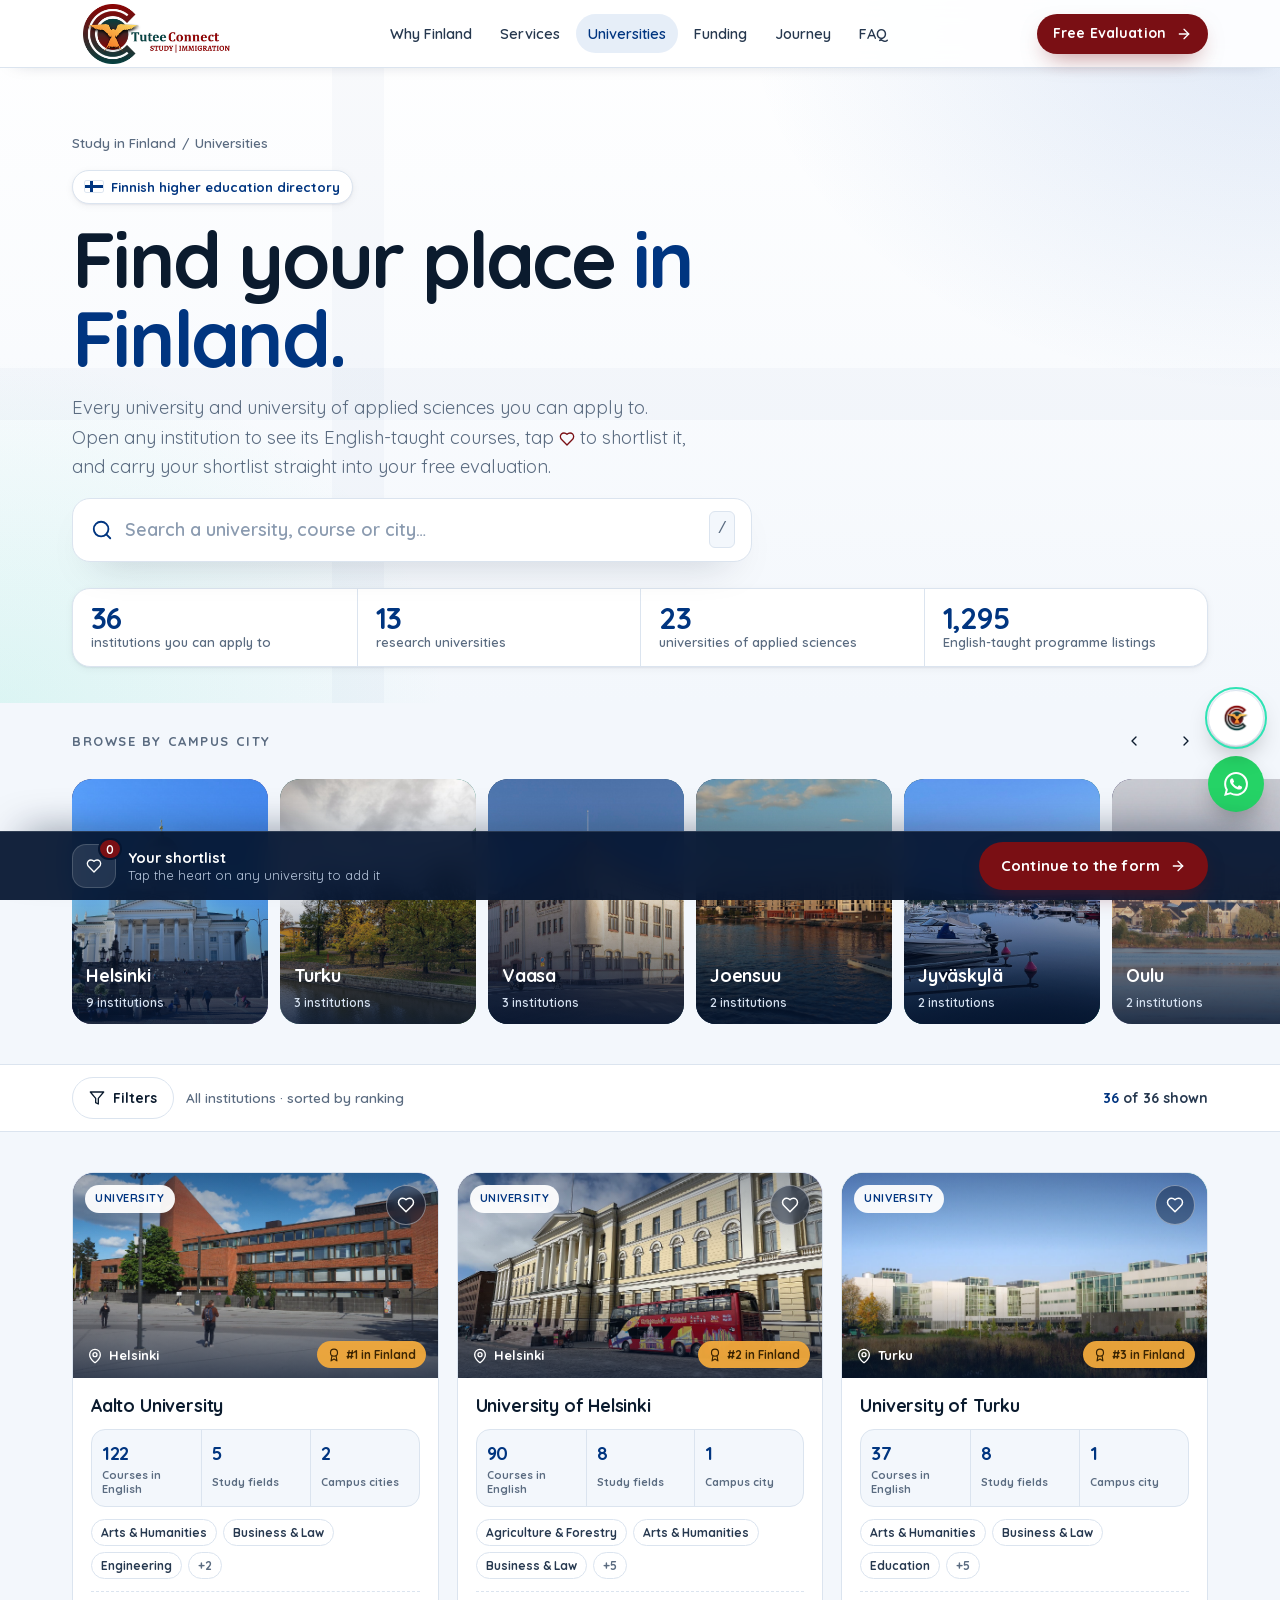
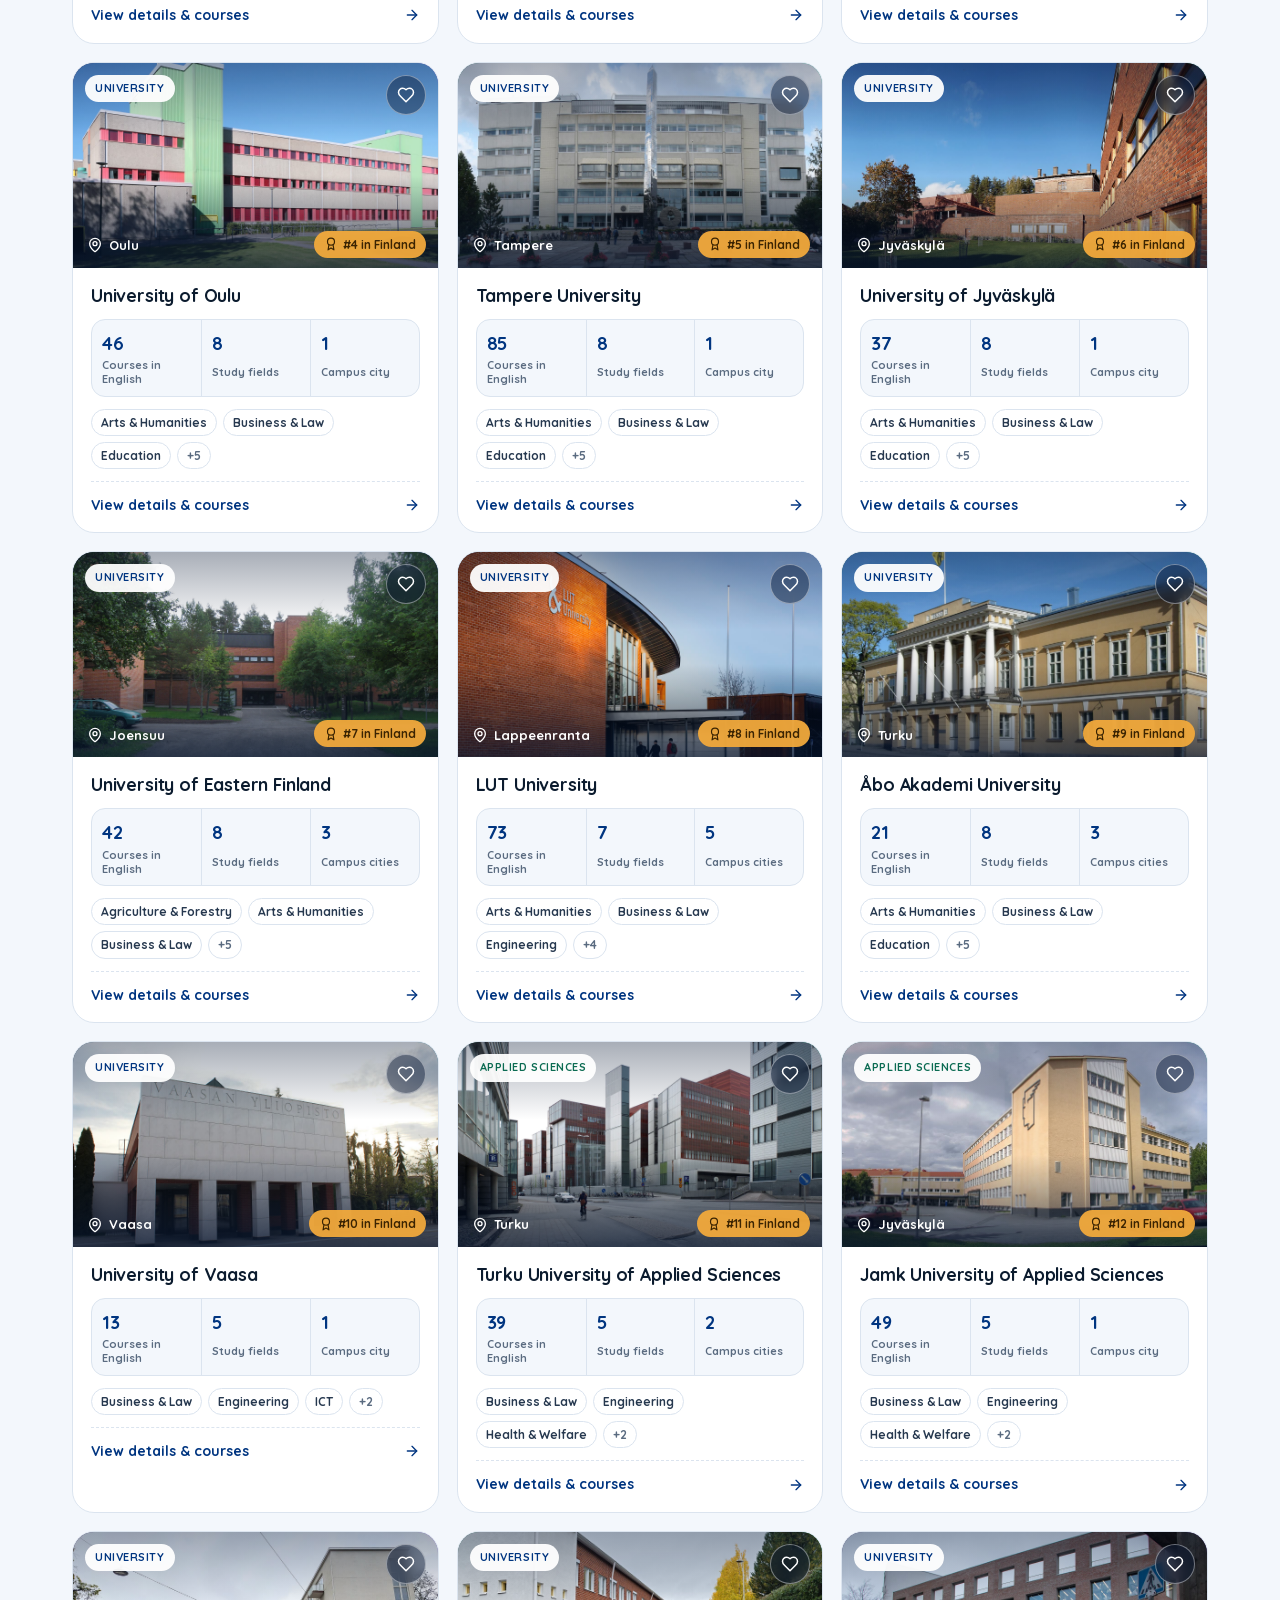
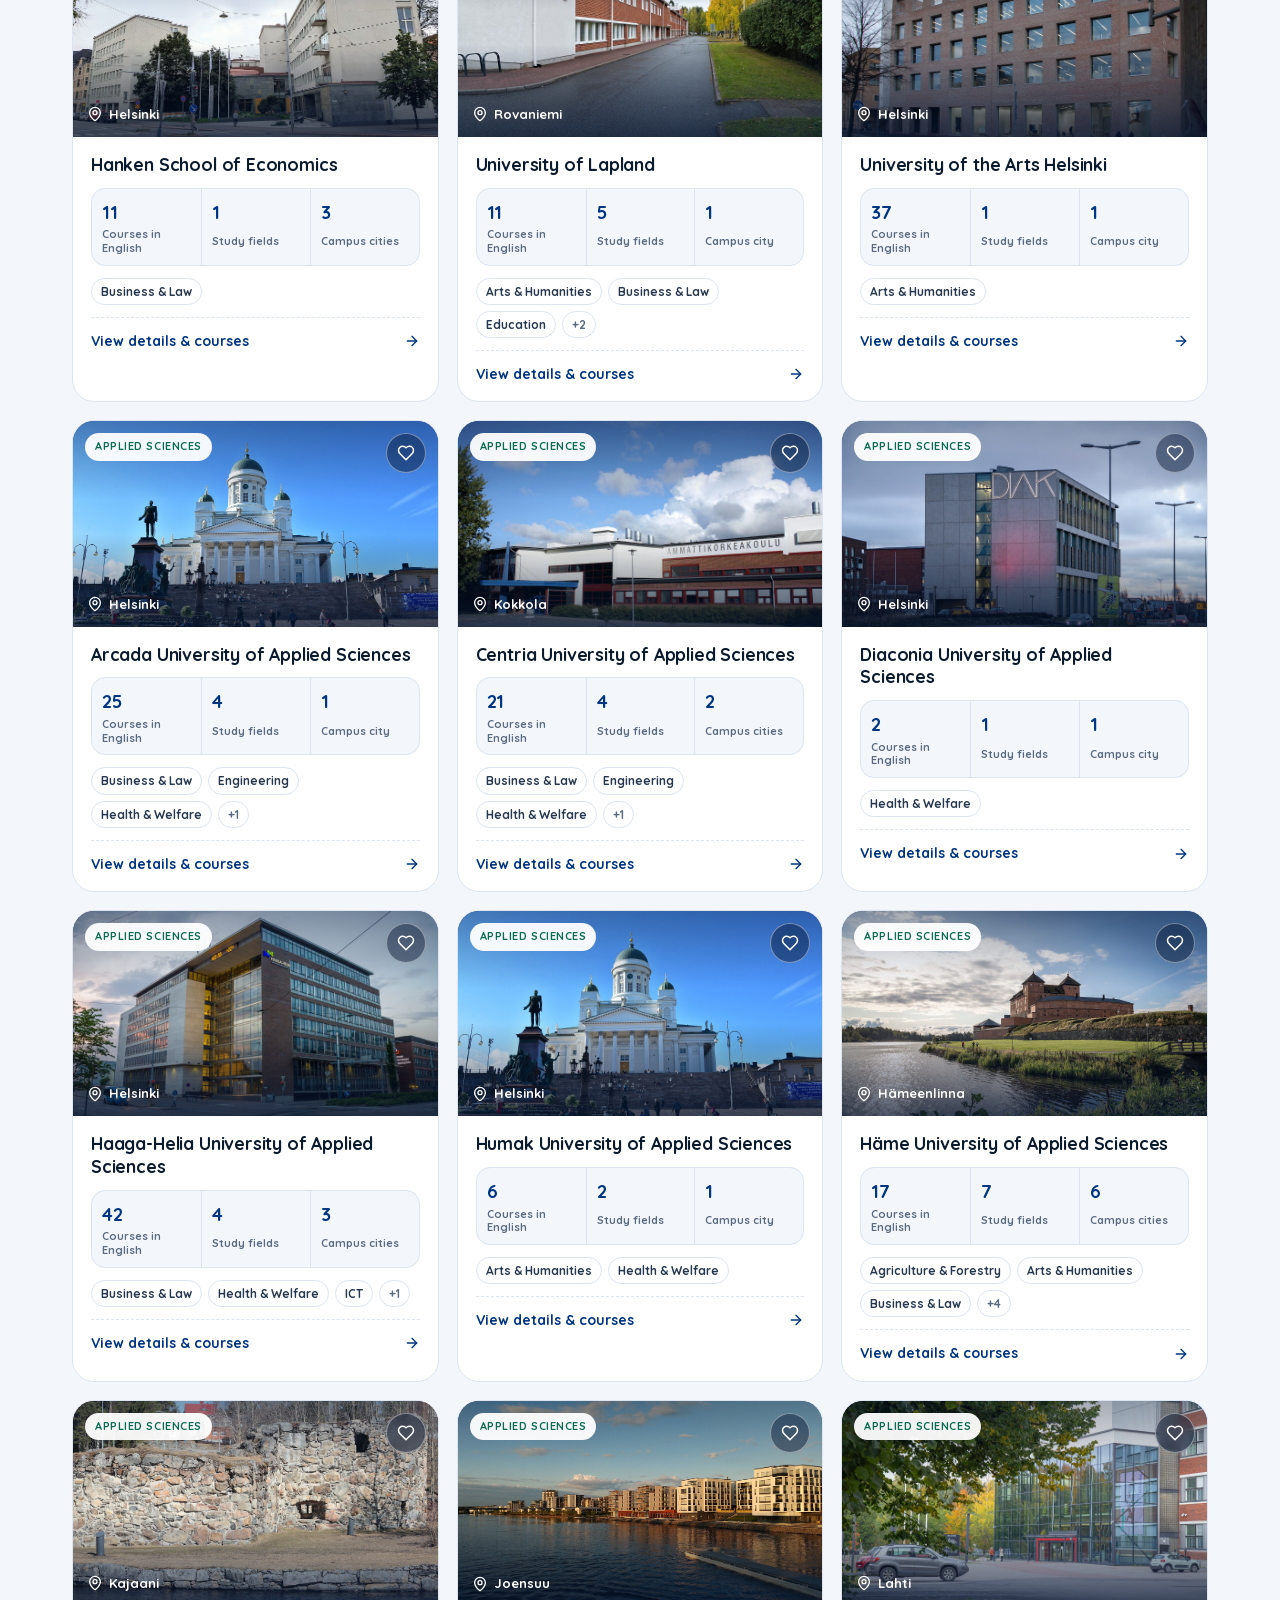
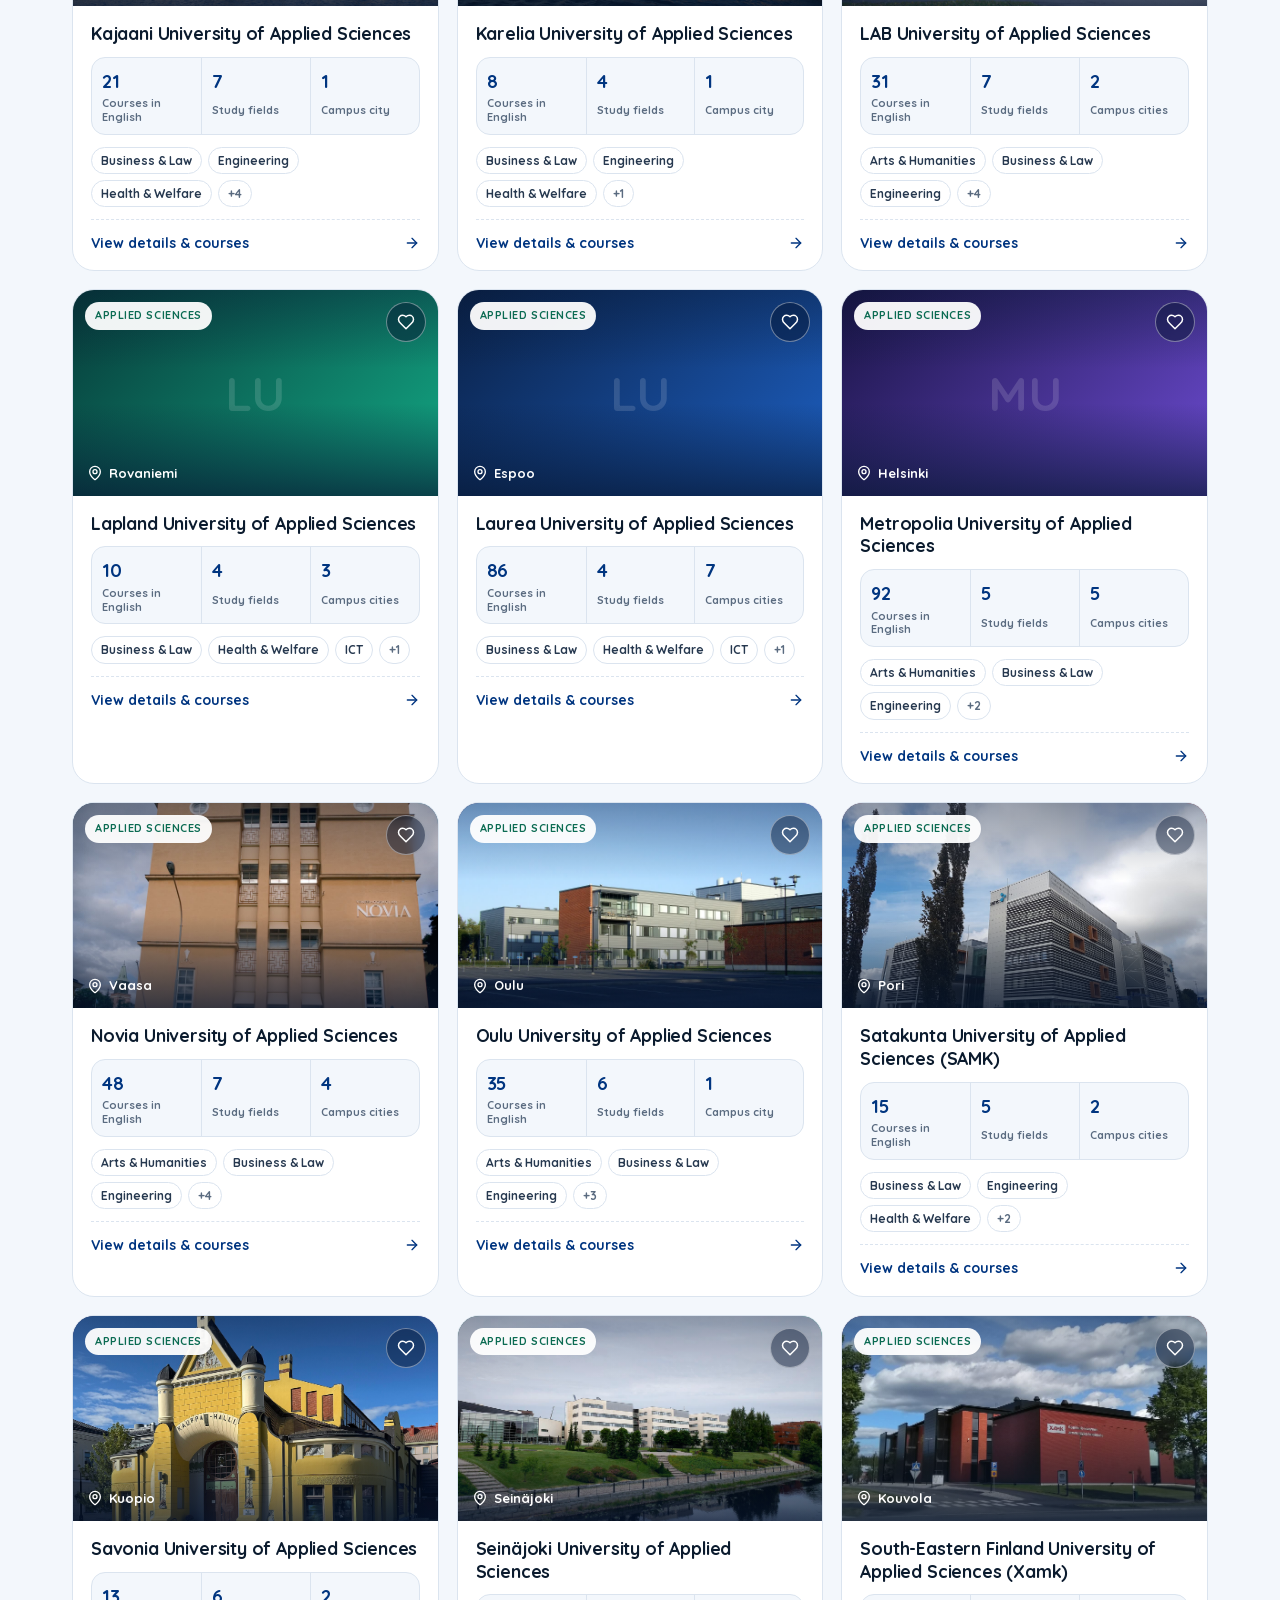
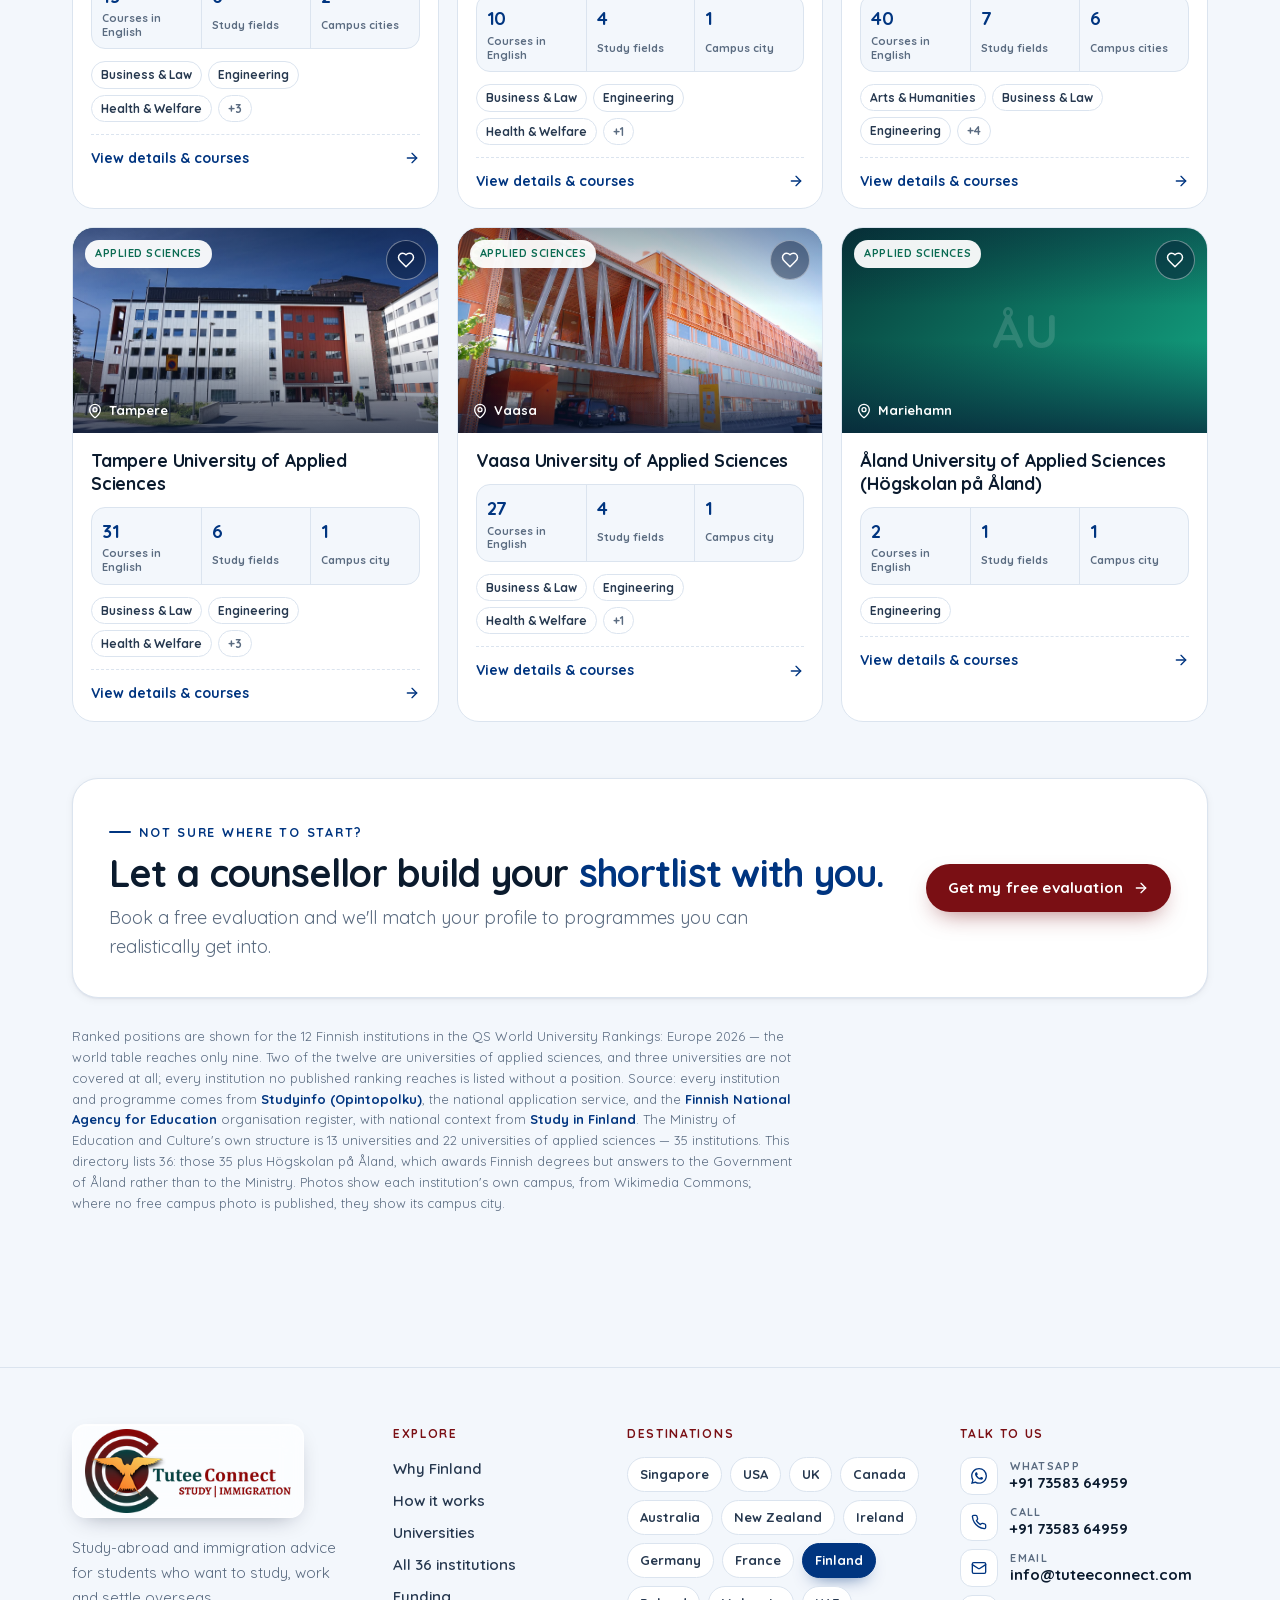
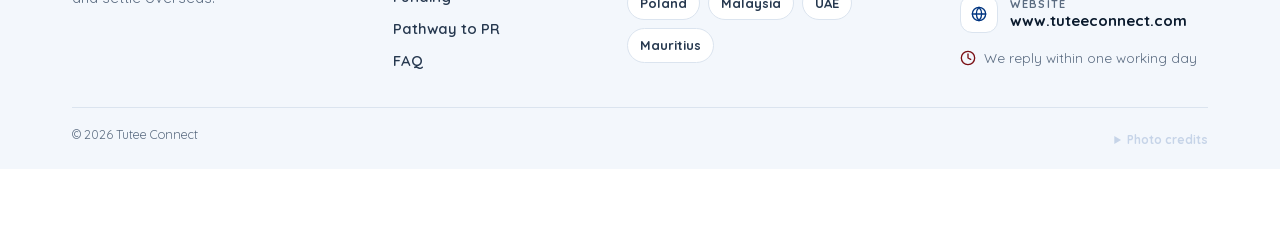
==== commit ba74df85: "Rebuild Tutee AI as a built-in answer engine Tutee AI now answers from the site's own content and da" ====
--- a/universities.html
+++ b/universities.html
@@ -348,10 +348,11 @@
   <div class="chat__list" data-chat-list>
     <div class="typing hidden" data-chat-typing aria-label="Tutee AI is typing"><i></i><i></i><i></i></div>
     <div class="chat__chips" data-chat-chips>
-      <button type="button">How to get a Finnish study permit?</button>
-      <button type="button">Tell me about Scholarships</button>
+      <button type="button">Master’s in computer science</button>
+      <button type="button">How does the residence permit work?</button>
+      <button type="button">What scholarships are there?</button>
       <button type="button">Can I work while studying?</button>
-      <button type="button">Evaluate My Profile</button>
+      <button type="button">Evaluate my profile</button>
     </div>
   </div>
   <form class="chat__form" data-chat-form>
@@ -370,6 +371,7 @@
 <script src="./assets/js/programmes-data.js"></script>
 <script src="./assets/js/supabase-config.js"></script>
 <script src="./assets/js/supabase-data.js"></script>
+<script src="./assets/js/tutee-ai.js" defer></script>
 <script src="./assets/js/finland.js" defer></script>
 <script src="./assets/js/unis.js" defer></script>
 <script src="./assets/js/reactbits.js" defer></script>
--- a/assets/css/finland.css
+++ b/assets/css/finland.css
@@ -2142,3 +2142,61 @@
   .ft__talk b { overflow-wrap: normal; white-space: nowrap; }
   .ft__talk a { align-items: center; }
 }
+
+/* ======================================== PHONE BAR · TUTEE AI IN THE BAR
+   The bottom bar carries the Tutee AI launcher next to WhatsApp, so the
+   floating button steps aside while the bar is showing. */
+.mbar .btn-ai { flex: none; width: 46px; padding: 0; background: #fff; border: 1.5px solid var(--line); position: relative; }
+.mbar .btn-ai img { width: 26px; height: 26px; object-fit: contain; }
+.mbar .btn-ai::after { content: ""; position: absolute; inset: -3px; border-radius: inherit; border: 2px solid var(--aurora); opacity: .7; animation: ping 2.4s var(--ease) infinite; pointer-events: none; }
+@media (max-width: 767px) { body.mbar-on .fab--ai { opacity: 0; pointer-events: none; transform: scale(.6); } }
+@media (prefers-reduced-motion: reduce) { .mbar .btn-ai::after { animation: none; } }
+
+@media (max-width: 699px) {
+  /* ---- Funding: loan partners get their own row under a label, clear of
+     the plan button above. */
+  .fpl__plan > .fpl__foot { margin-bottom: 6px; }
+  .fpl__partners { grid-template-columns: minmax(0, 1fr) !important; gap: 8px !important; margin-top: 10px !important; padding-top: 12px; border-top: 1px solid var(--line); }
+  .fpl__partners-label { max-width: none !important; font-size: 11px !important; letter-spacing: .1em !important; }
+  .fpl__partners .logos { width: 100%; }
+  .fpl__partners .logos__item { height: 46px !important; width: 108px !important; }
+
+  /* ---- Family steps: a three-stop journey track; the chosen stop's
+     description sits in a bubble pointing at it, the button spans below. */
+  .fv__steps { grid-template-columns: minmax(0, 1fr) !important; grid-template-areas: "label" "list" "btn" !important; gap: 12px !important; padding: 14px 14px 14px !important;
+    border-radius: 22px; background: linear-gradient(180deg, #fff, var(--ice)); }
+  .fv__stepslabel { text-align: center; letter-spacing: .14em !important; }
+  .fv__steps .btn { justify-self: stretch !important; justify-content: center; min-height: 42px !important; font-size: 13.5px !important; }
+  .fv__steps .btn .ico-arrow { display: inline-block !important; }
+  .fv__steps ol.m-swipe { position: relative; column-gap: 0 !important; row-gap: 6px !important; }
+  .fv__steps ol.m-swipe::before { content: ""; position: absolute; top: 15px; left: 16.66%; right: 16.66%; height: 2px; border-radius: 2px;
+    background: linear-gradient(90deg, var(--fi-blue) var(--fv-fill, 0%), #d3deec var(--fv-fill, 0%)); transition: background .3s; }
+  .fv__steps ol.m-swipe:has(li:nth-child(2).is-sel) { --fv-fill: 50%; }
+  .fv__steps ol.m-swipe:has(li:nth-child(3).is-sel) { --fv-fill: 100%; }
+  .fv__steps ol.m-swipe li > b { position: relative; z-index: 1; justify-self: center !important; width: 32px !important; height: 32px !important; border-radius: 50% !important;
+    color: var(--fi-blue); background: #fff; border: 2px solid #c9d6e8; box-shadow: none !important; transform: none !important; }
+  .fv__steps ol.m-swipe li.is-sel > b { color: #fff; background: var(--fi-blue); border-color: var(--fi-blue); box-shadow: 0 0 0 5px rgba(0,53,128,.12) !important; }
+  .fv__steps ol.m-swipe h4 { text-align: center; padding-inline: 4px; font-size: 12.5px !important; }
+  .fv__steps ol.m-swipe p { position: relative; margin-top: 8px !important; padding: 10px 12px !important; border-radius: 14px !important; background: #fff !important;
+    border: 1px solid var(--line); box-shadow: 0 10px 22px -18px rgba(6,22,49,.5); font-size: 12.5px !important; line-height: 1.5 !important; color: var(--ink-2); }
+  .fv__steps ol.m-swipe p::before { content: ""; position: absolute; top: -7px; width: 12px; height: 12px; margin-left: -6px; background: #fff; border-left: 1px solid var(--line); border-top: 1px solid var(--line); transform: rotate(45deg); }
+  .fv__steps ol.m-swipe li:nth-child(1) p::before { left: 16.66%; }
+  .fv__steps ol.m-swipe li:nth-child(2) p::before { left: 50%; }
+  .fv__steps ol.m-swipe li:nth-child(3) p::before { left: 83.33%; }
+}
+/* Bottom bar: Tutee AI (with its name) · Free evaluation · WhatsApp. */
+.mbar .btn-ai { width: auto; padding: 0 12px 0 8px; gap: 6px; font-size: 13.5px; font-weight: 700; color: var(--ink); }
+.mbar .btn-ai img { width: 24px; height: 24px; }
+/* The glass plate only backs the logo over the hero; once the header turns
+   solid (and on pages whose header is always solid) the logo sits straight
+   on the bar. */
+.header.is-scrolled .logo__plate, .page-dir .header .logo__plate { background: transparent; border-color: transparent; box-shadow: none; -webkit-backdrop-filter: none; backdrop-filter: none; }
+
+/* ======================================================== TUTEE AI ANSWERS */
+.msg ul { margin: 6px 0 2px; padding-left: 18px; display: grid; gap: 4px; }
+.msg li { padding-left: 2px; }
+.msg--ai a { color: var(--fi-blue); font-weight: 700; text-decoration: underline; text-decoration-color: rgba(0,53,128,.3); text-underline-offset: 2px; }
+.msg--ai a:hover { text-decoration-color: currentColor; }
+.chat__next { align-self: flex-start; max-width: 100%; animation: fadeUp .3s var(--ease); }
+.chat__next button { font-size: 12.5px; padding: 6px 11px; text-align: left; }
+.msg ul { list-style: disc; } .msg li::marker { color: var(--fi-blue); }
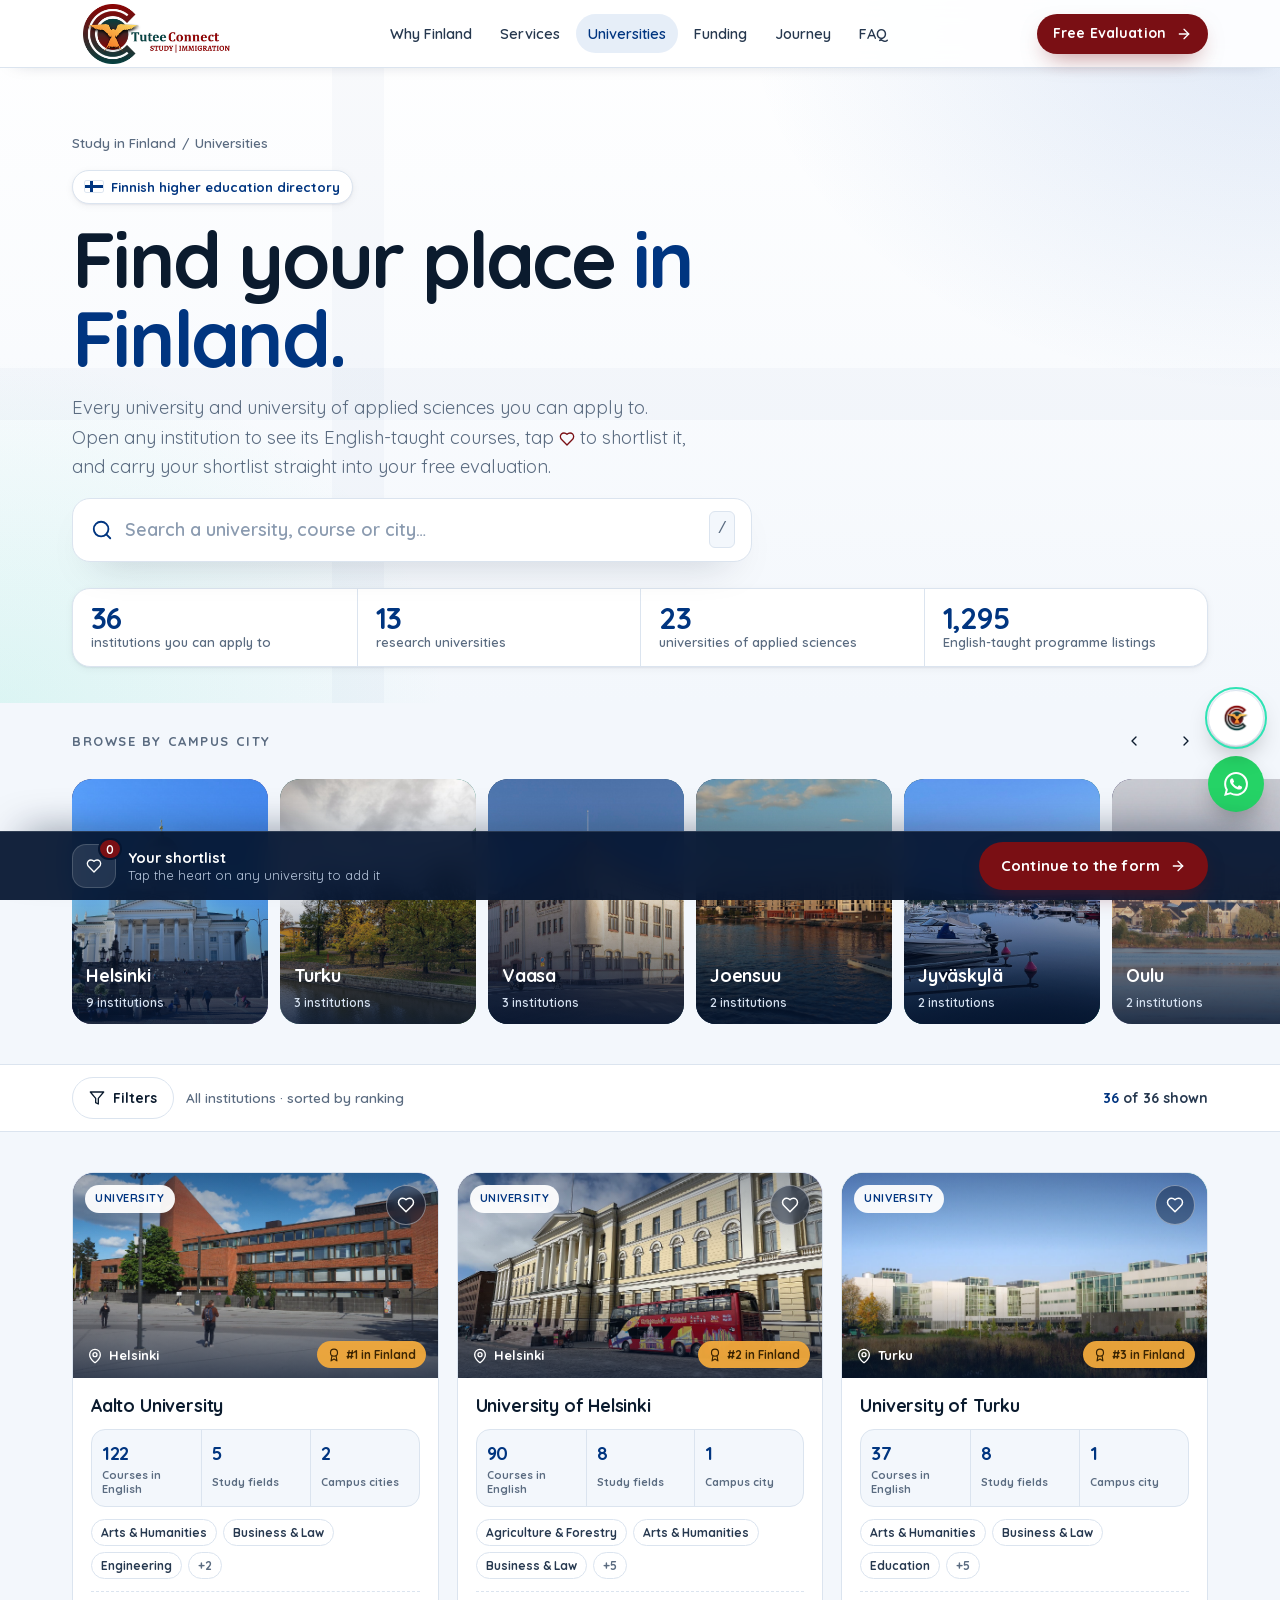
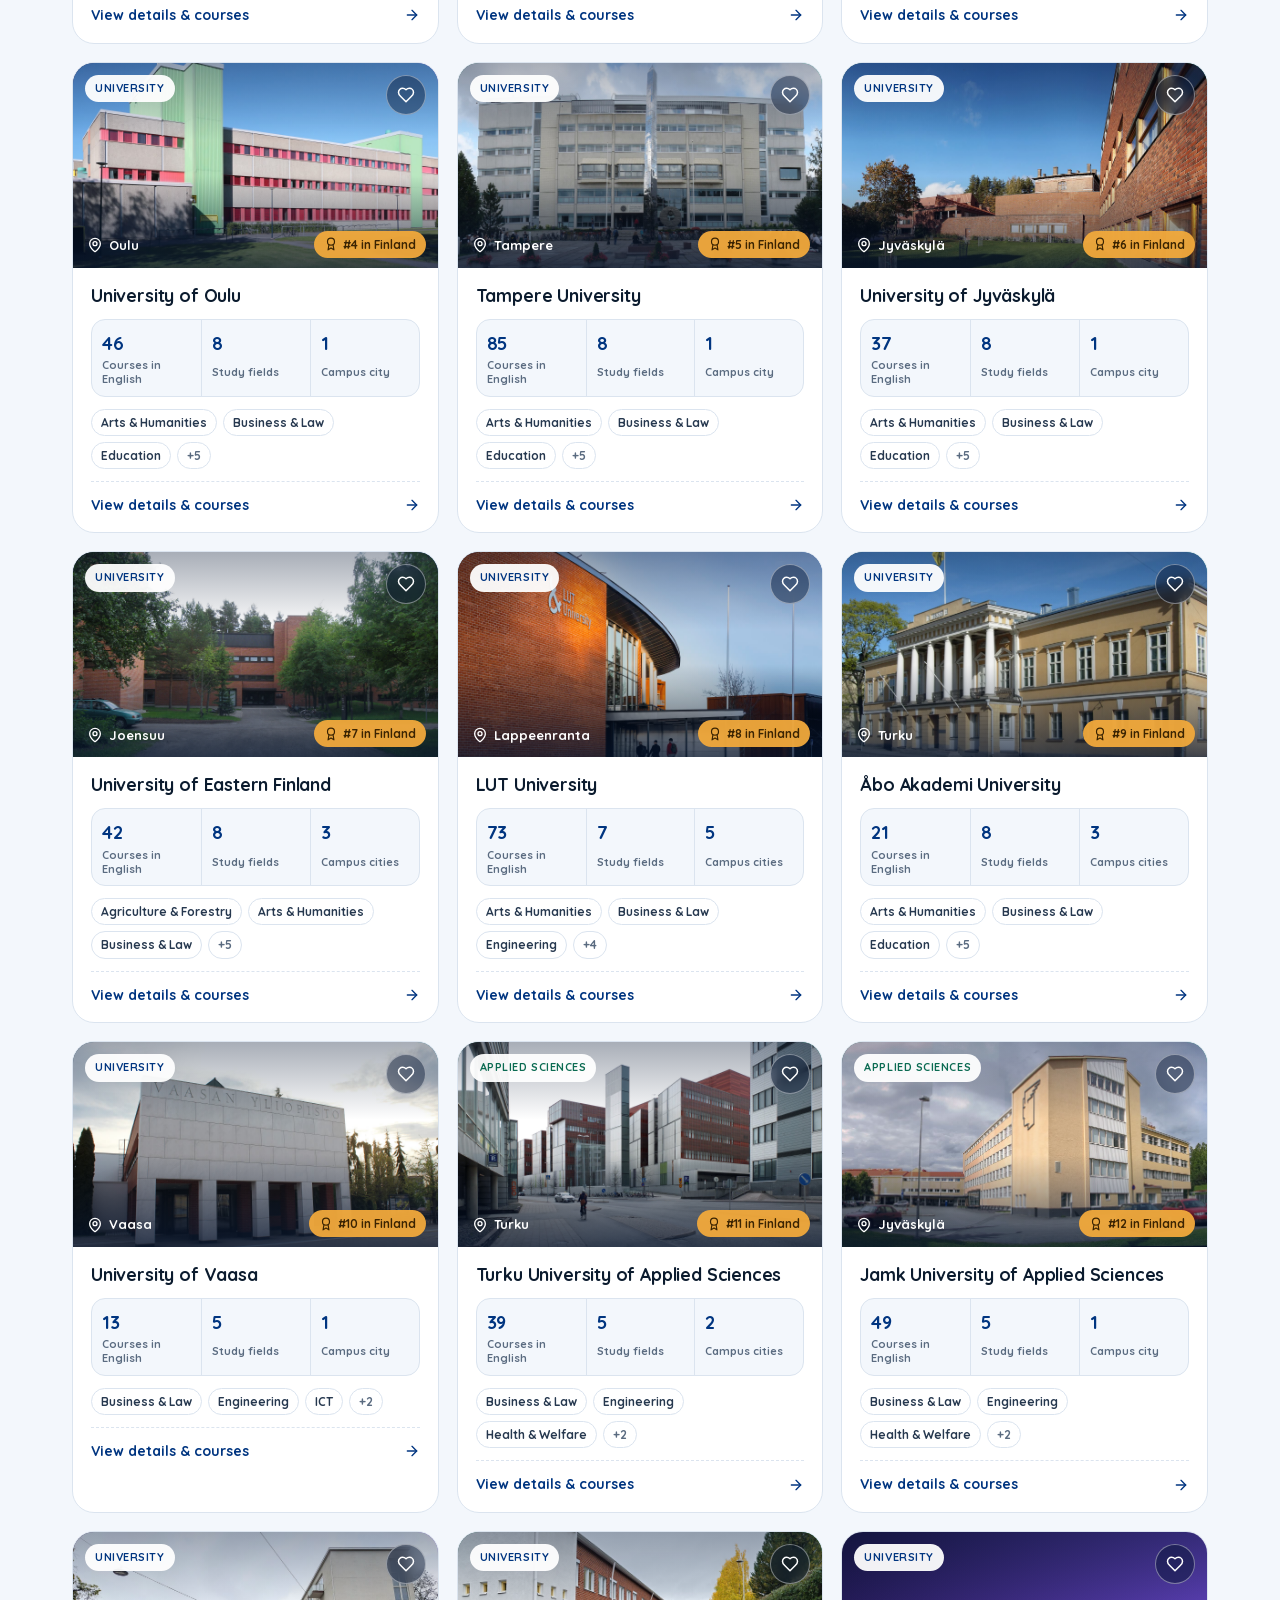
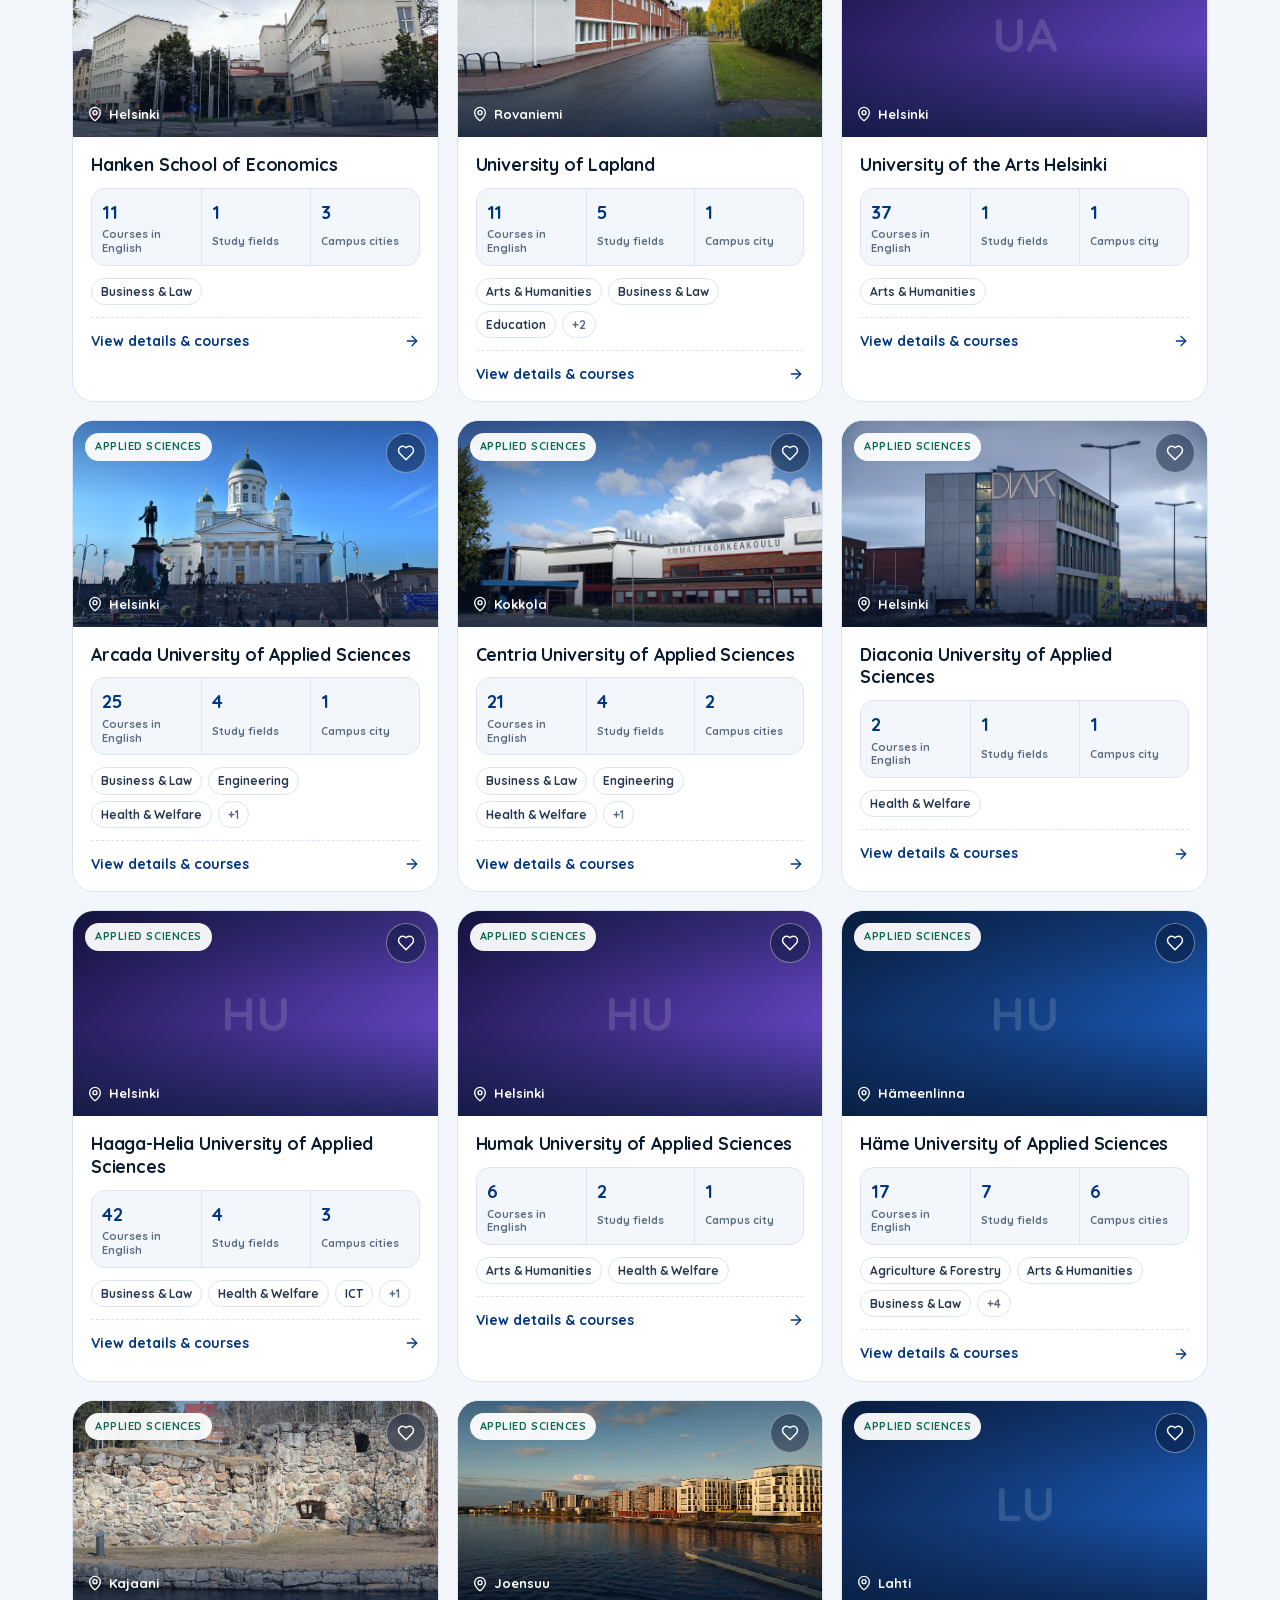
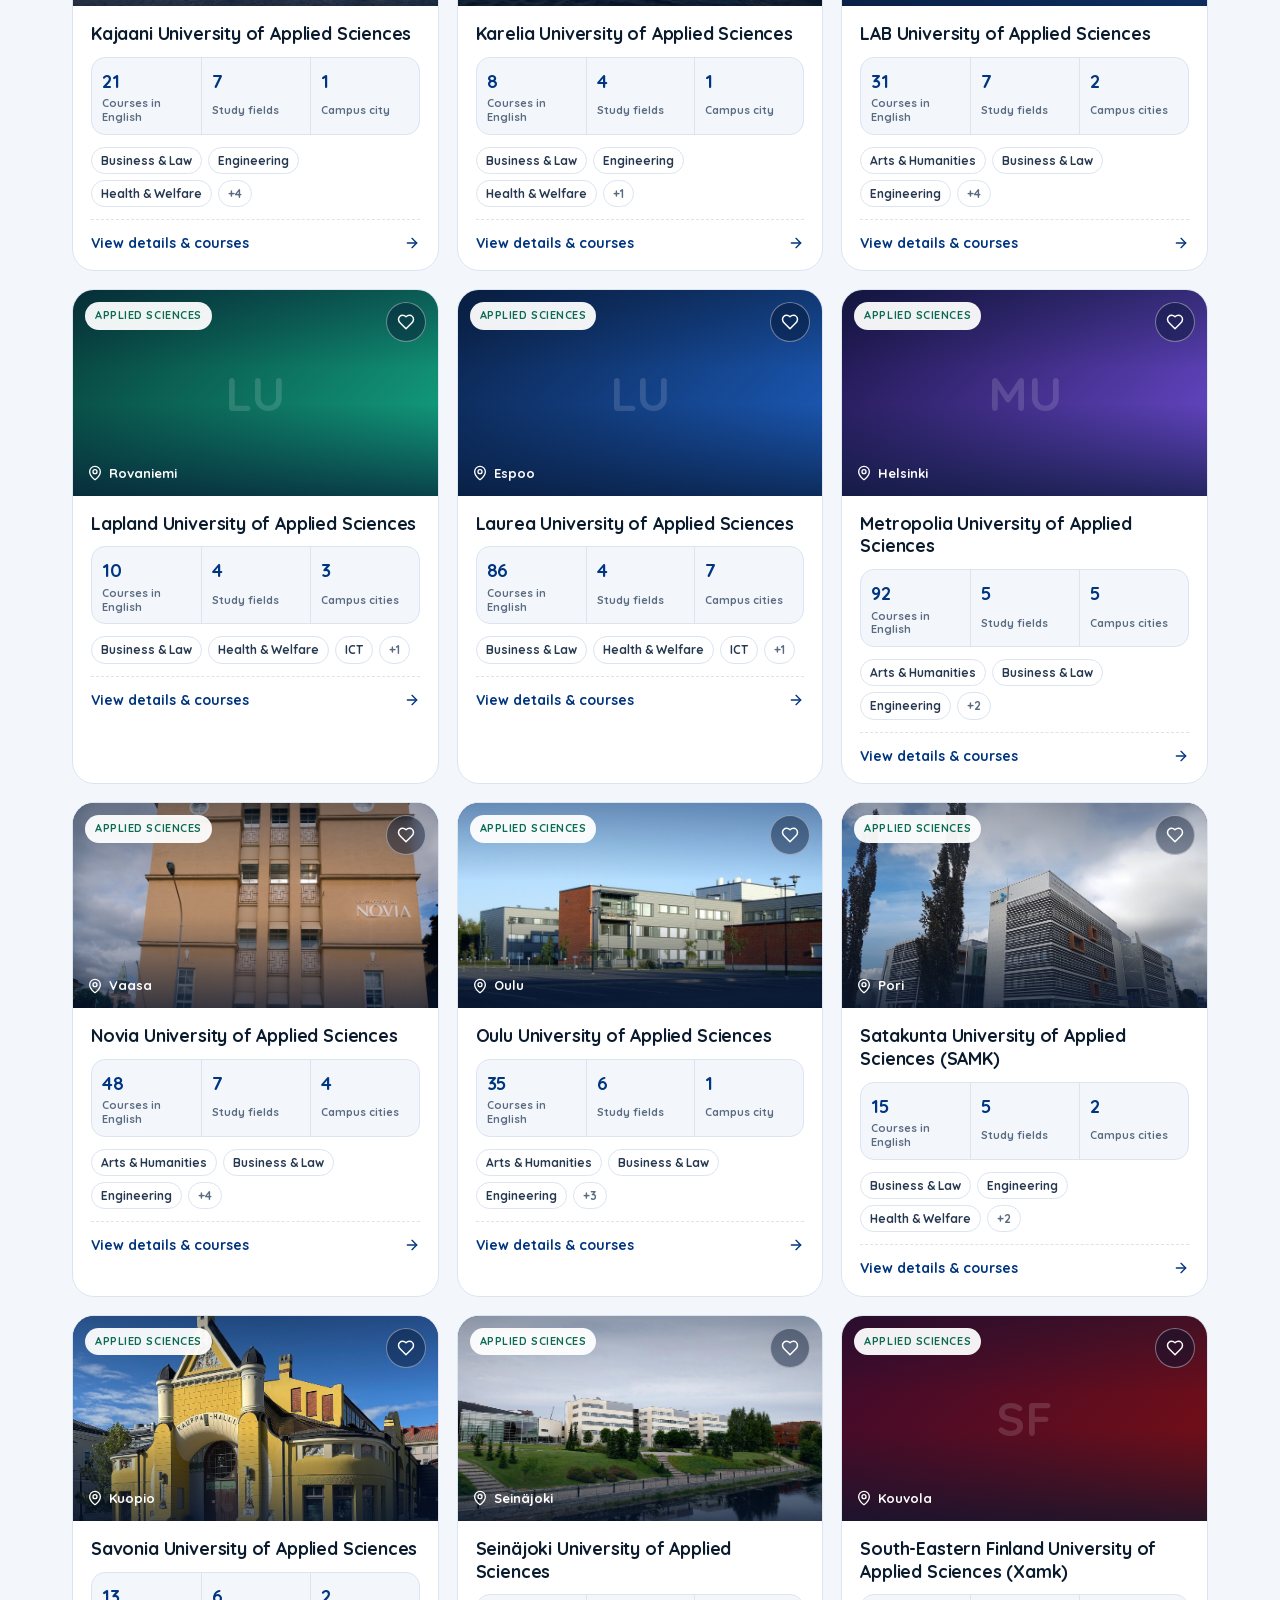
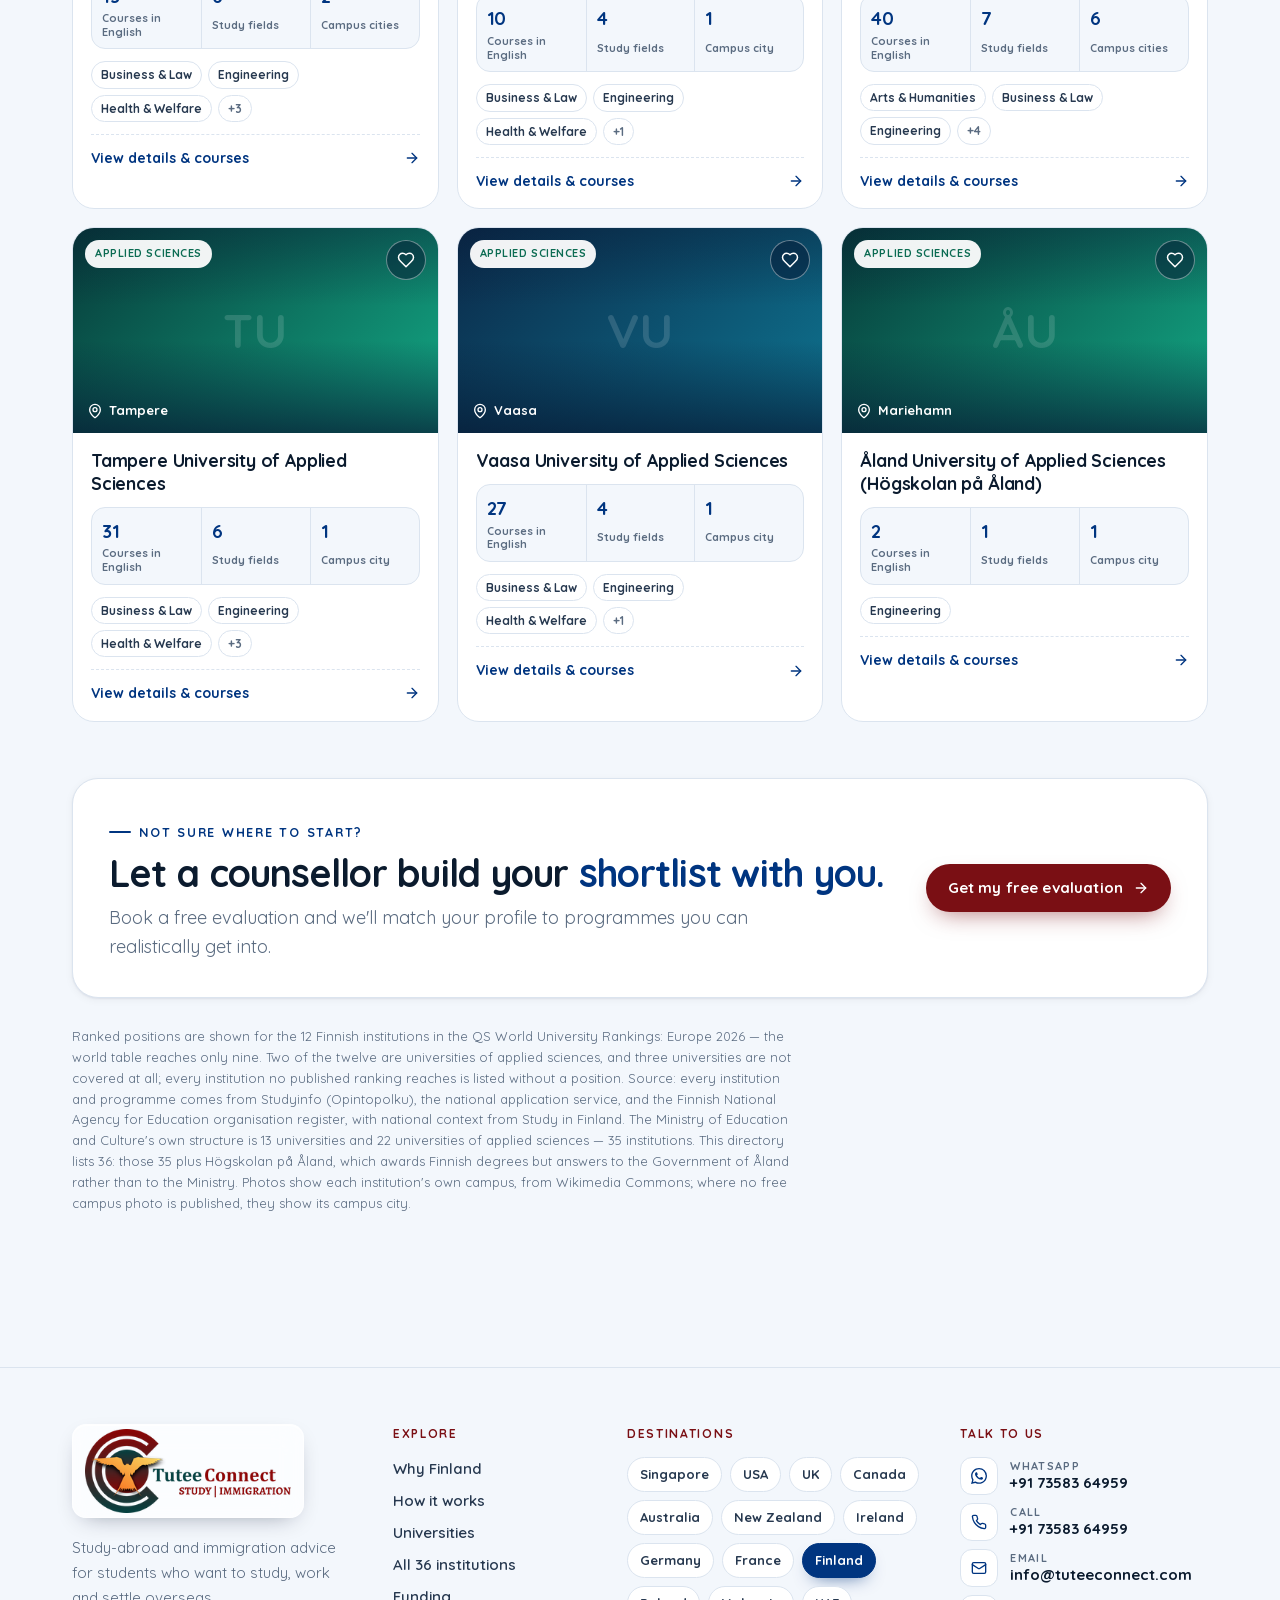
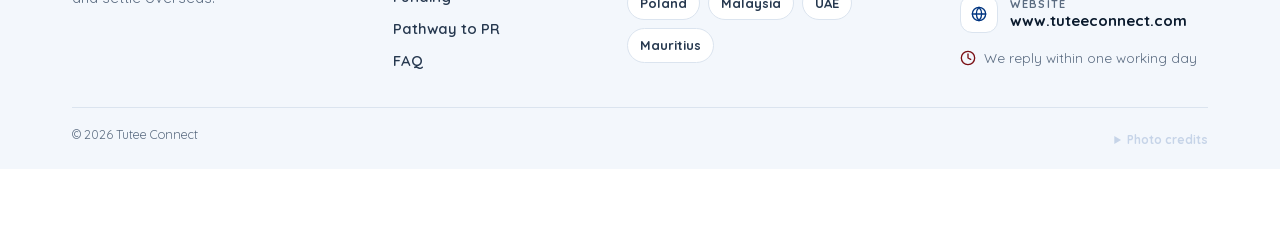
==== commit 83a967bd: "Remove links to sites outside Tutee Connect University websites, Studyinfo course pages, the source " ====
--- a/universities.html
+++ b/universities.html
@@ -217,7 +217,7 @@
       <a class="btn btn-primary" href="./index.html#contact" data-magnet>Get my free evaluation<svg class="ico ico-sm ico-arrow"><use href="#i-arrow"/></svg></a>
     </div>
 
-    <p class="dir-note">Ranked positions are shown for the 12 Finnish institutions in the QS World University Rankings: Europe 2026 &mdash; the world table reaches only nine. Two of the twelve are universities of applied sciences, and three universities are not covered at all; every institution no published ranking reaches is listed without a position. Source: every institution and programme comes from <a href="https://opintopolku.fi/konfo/en/" target="_blank" rel="noopener">Studyinfo (Opintopolku)</a>, the national application service, and the <a href="https://www.oph.fi/en" target="_blank" rel="noopener">Finnish National Agency for Education</a> organisation register, with national context from <a href="https://www.studyinfinland.fi/" target="_blank" rel="noopener">Study in Finland</a>. The Ministry of Education and Culture's own structure is 13 universities and 22 universities of applied sciences &mdash; 35 institutions. This directory lists 36: those 35 plus Högskolan på Åland, which awards Finnish degrees but answers to the Government of Åland rather than to the Ministry. Photos show each institution's own campus, from Wikimedia Commons; where no free campus photo is published, they show its campus city.</p>
+    <p class="dir-note">Ranked positions are shown for the 12 Finnish institutions in the QS World University Rankings: Europe 2026 &mdash; the world table reaches only nine. Two of the twelve are universities of applied sciences, and three universities are not covered at all; every institution no published ranking reaches is listed without a position. Source: every institution and programme comes from Studyinfo (Opintopolku), the national application service, and the Finnish National Agency for Education organisation register, with national context from Study in Finland. The Ministry of Education and Culture's own structure is 13 universities and 22 universities of applied sciences &mdash; 35 institutions. This directory lists 36: those 35 plus Högskolan på Åland, which awards Finnish degrees but answers to the Government of Åland rather than to the Ministry. Photos show each institution's own campus, from Wikimedia Commons; where no free campus photo is published, they show its campus city.</p>
   </div>
 </section>
 </main>
@@ -314,12 +314,11 @@
               <div><dt>Type</dt><dd data-um-type></dd></div>
               <div><dt>Main campus</dt><dd data-um-loc></dd></div>
               <div><dt>Teaches in</dt><dd class="um__cities" data-um-cities></dd></div>
-              <div><dt>Website</dt><dd data-um-site></dd></div>
               <div><dt>Also known as</dt><dd data-um-names></dd></div>
             </dl>
             <p class="um__aland" data-um-aland hidden>Högskolan på Åland awards Finnish degrees but answers to the Government of Åland rather than to Finland's Ministry of Education and Culture.</p>
           </div>
-          <p class="um__src">Courses as published by the institution in <a href="https://opintopolku.fi/konfo/en/" target="_blank" rel="noopener">Studyinfo</a>. Open a course for its official page.<small class="um__credit" data-um-credit></small></p>
+          <p class="um__src">Courses as published by the institution in Studyinfo, the national application service. A counsellor confirms current intakes with you.<small class="um__credit" data-um-credit></small></p>
         </aside>
       </div>
     </div>
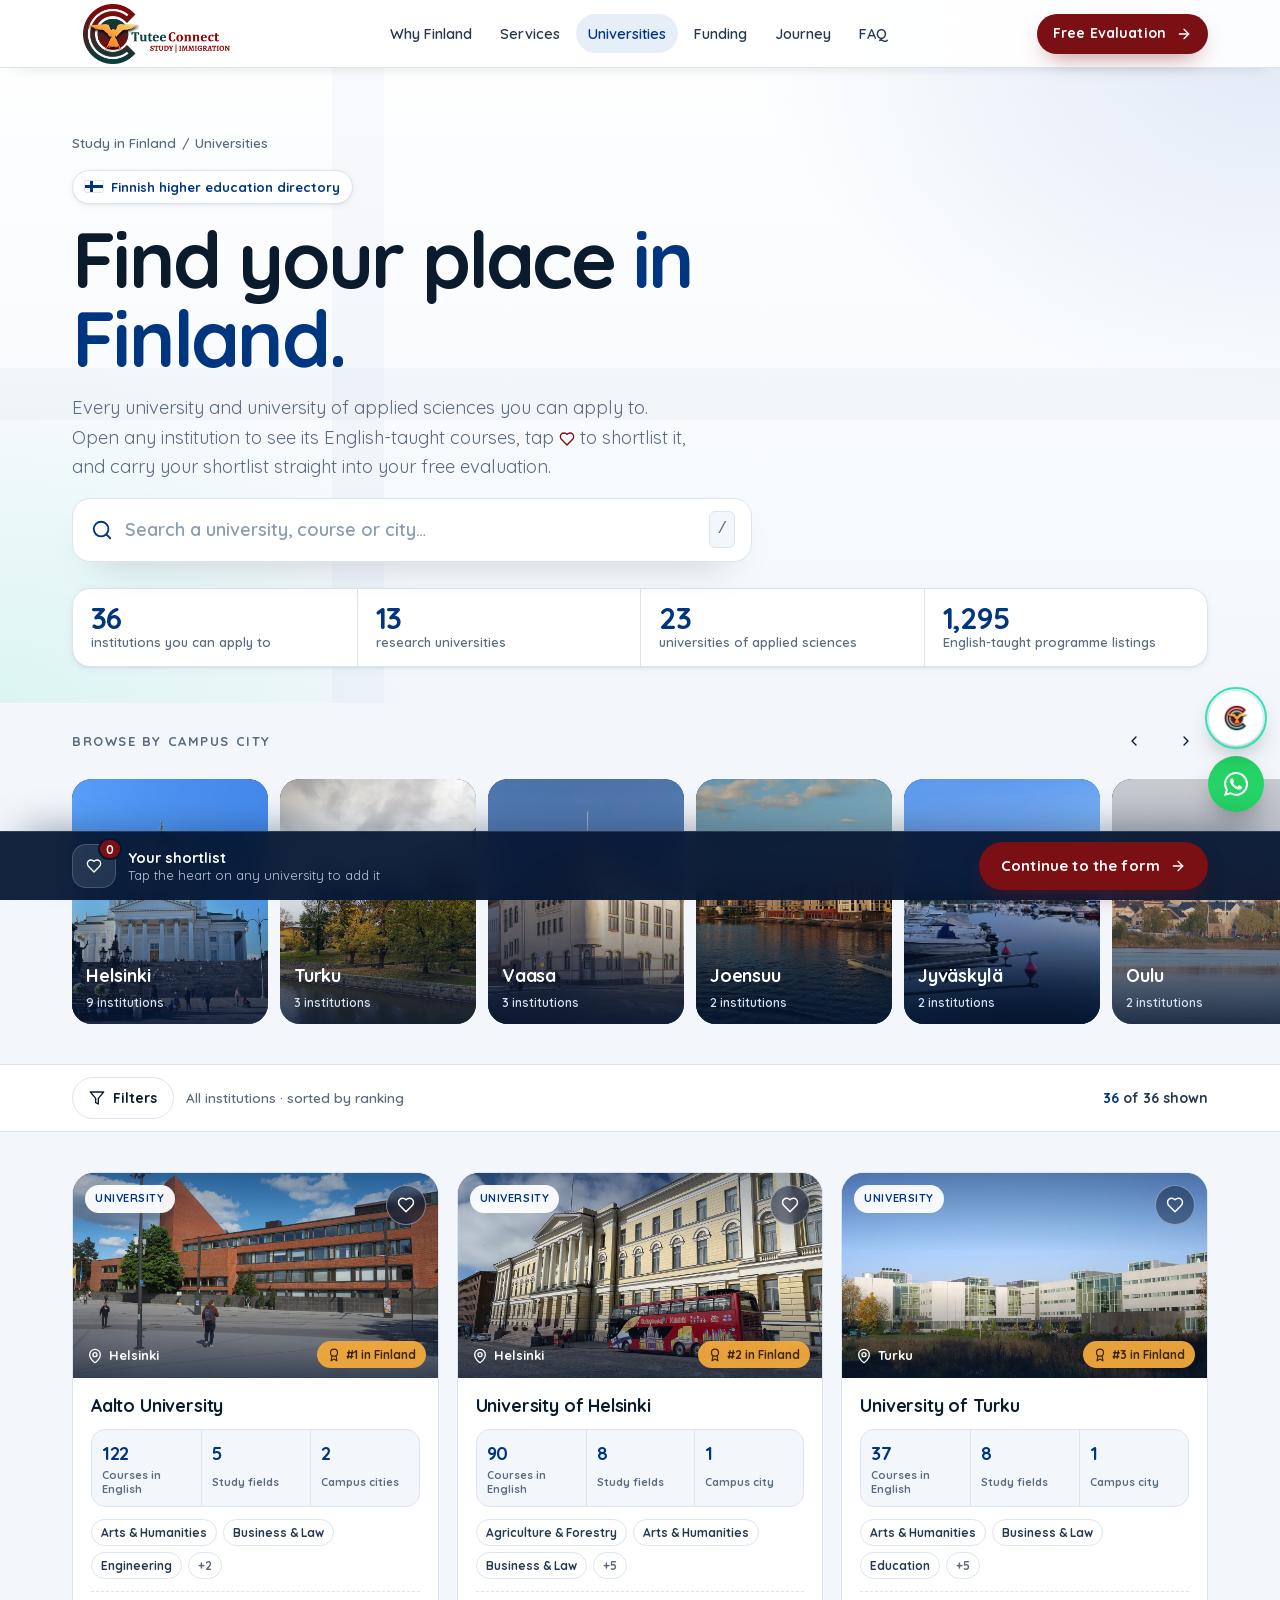
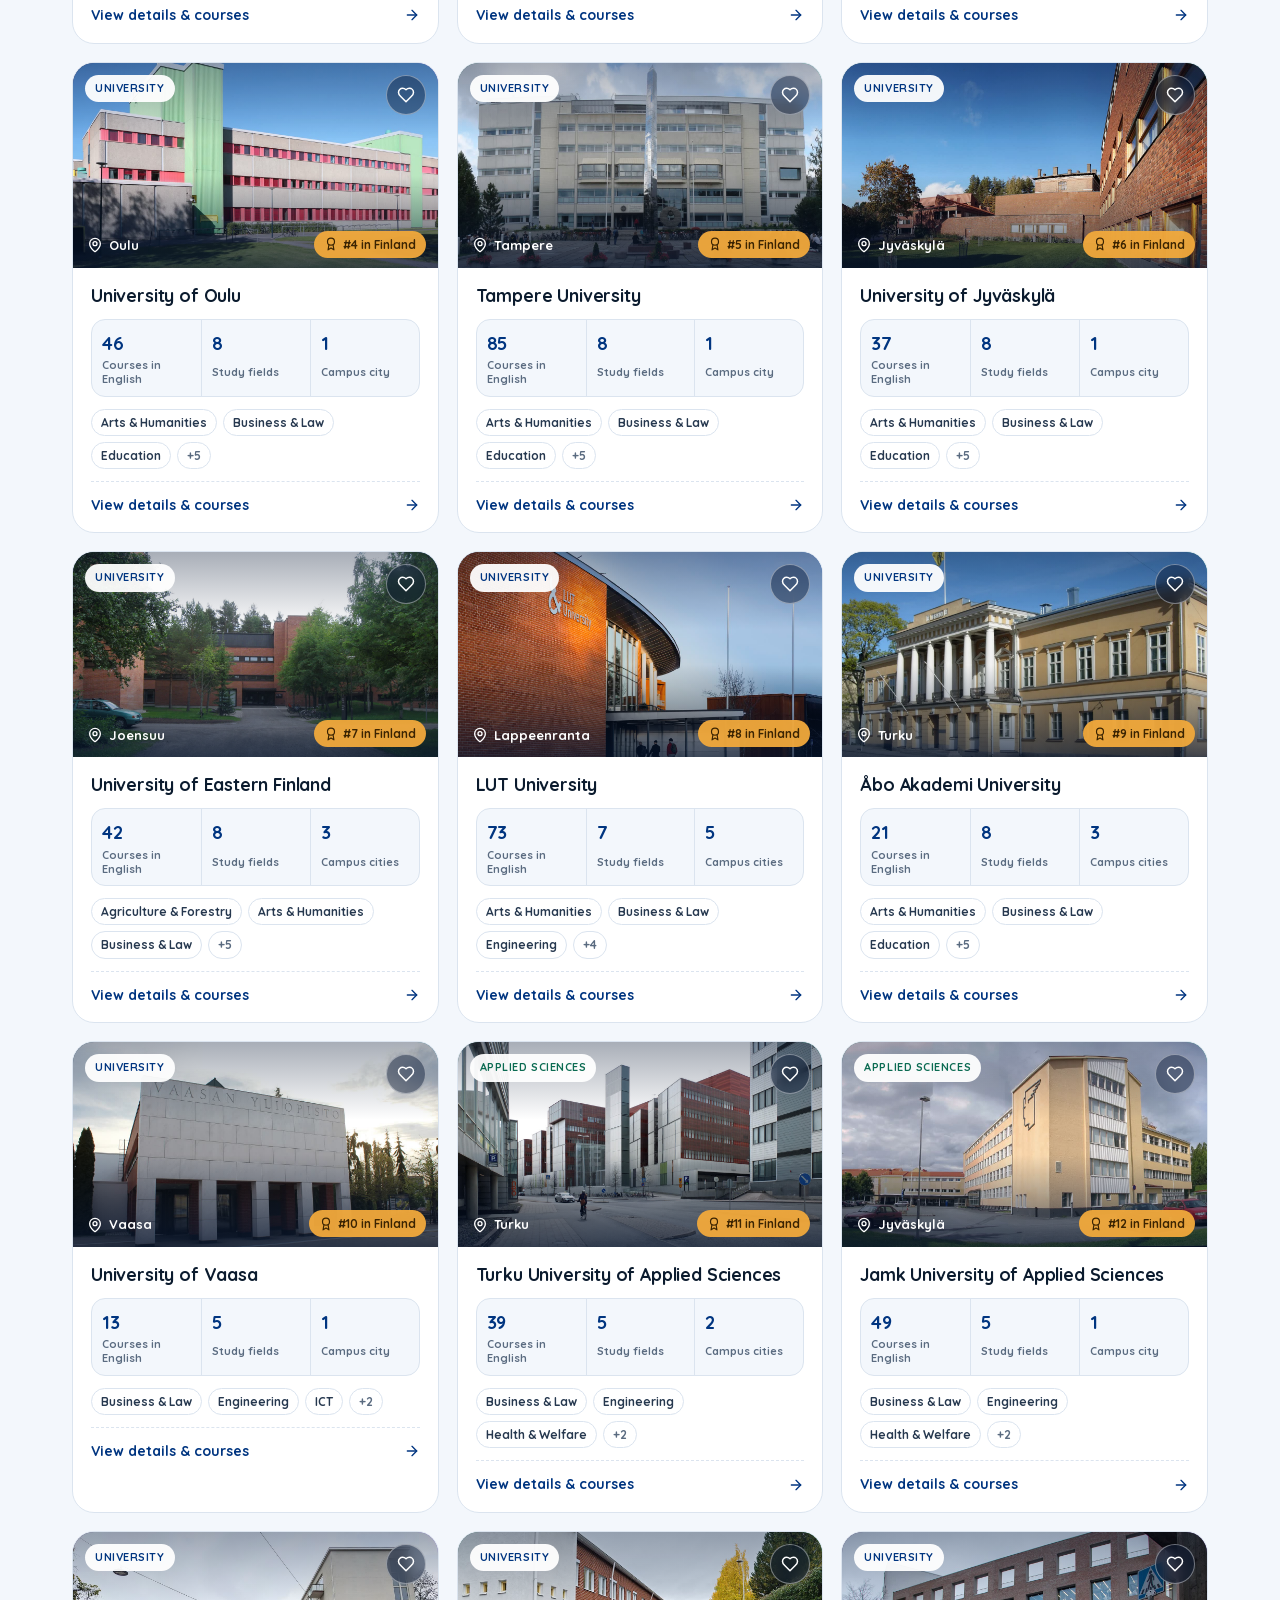
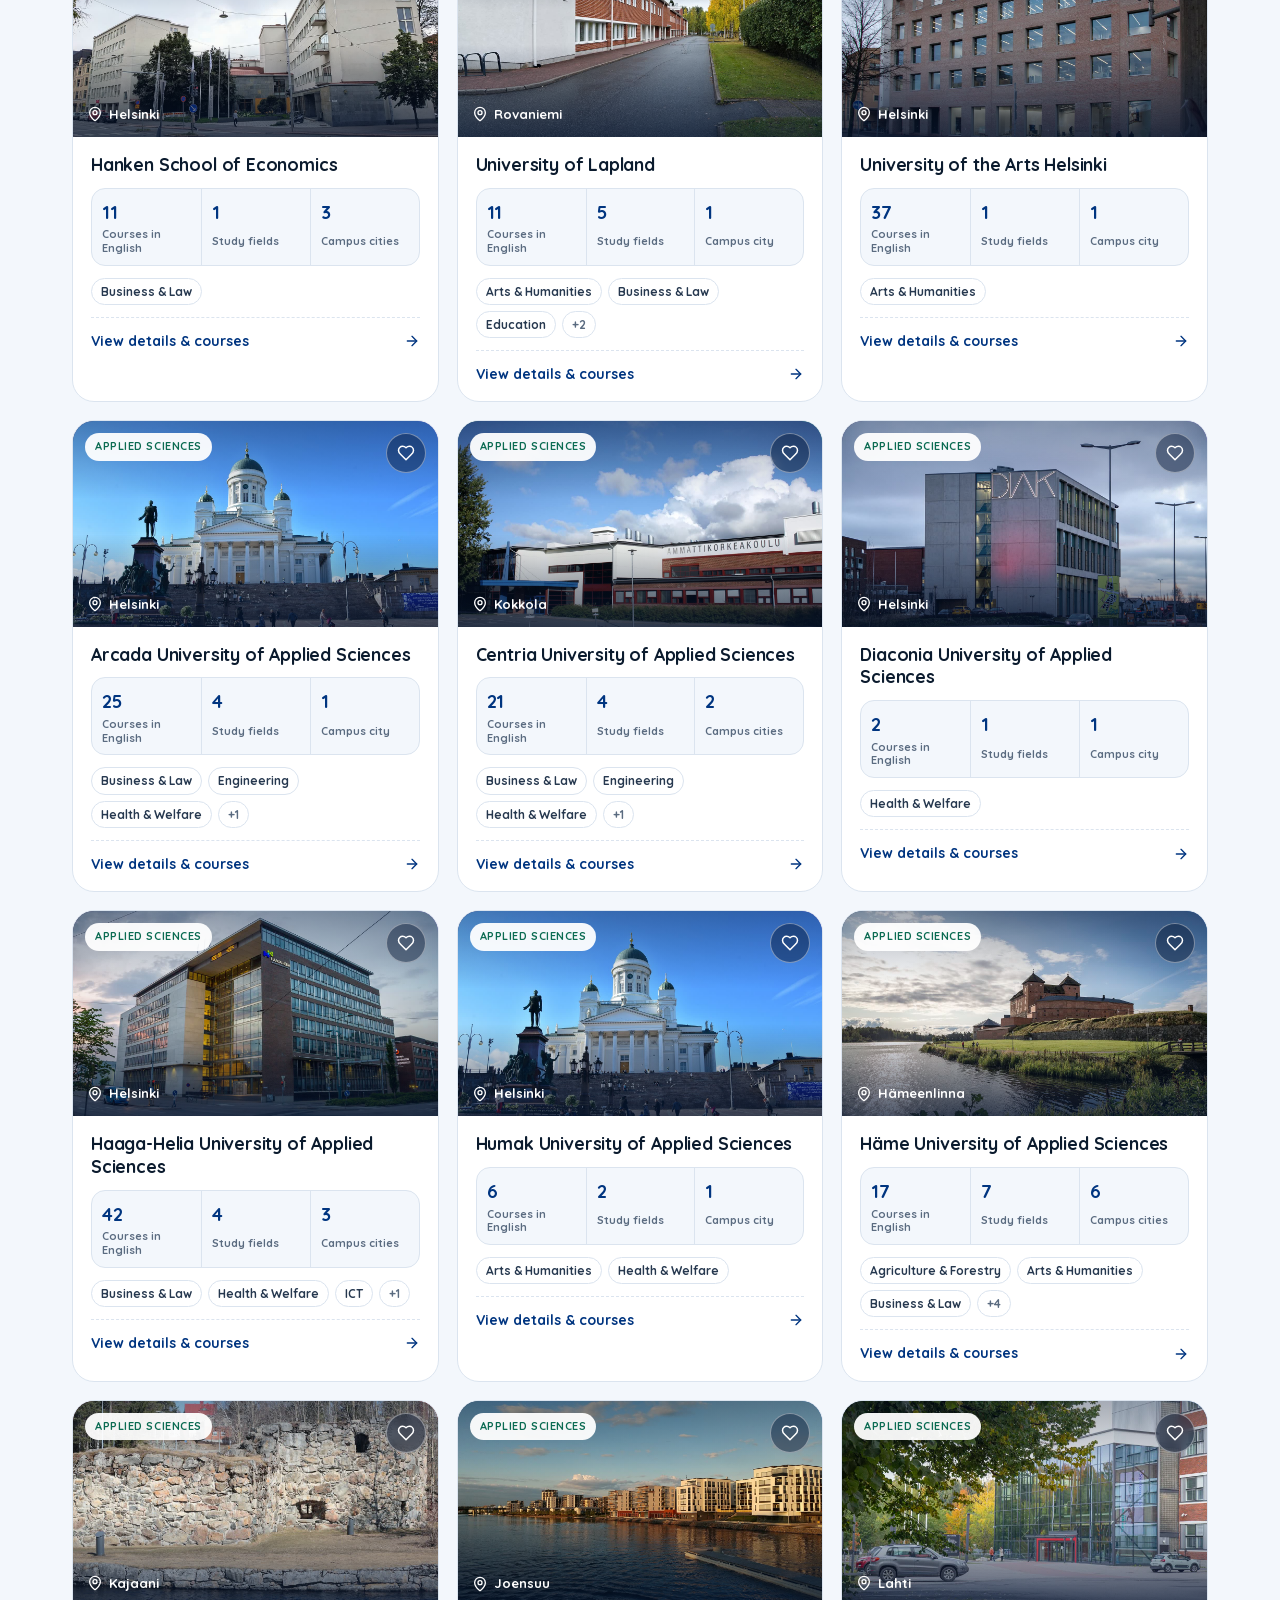
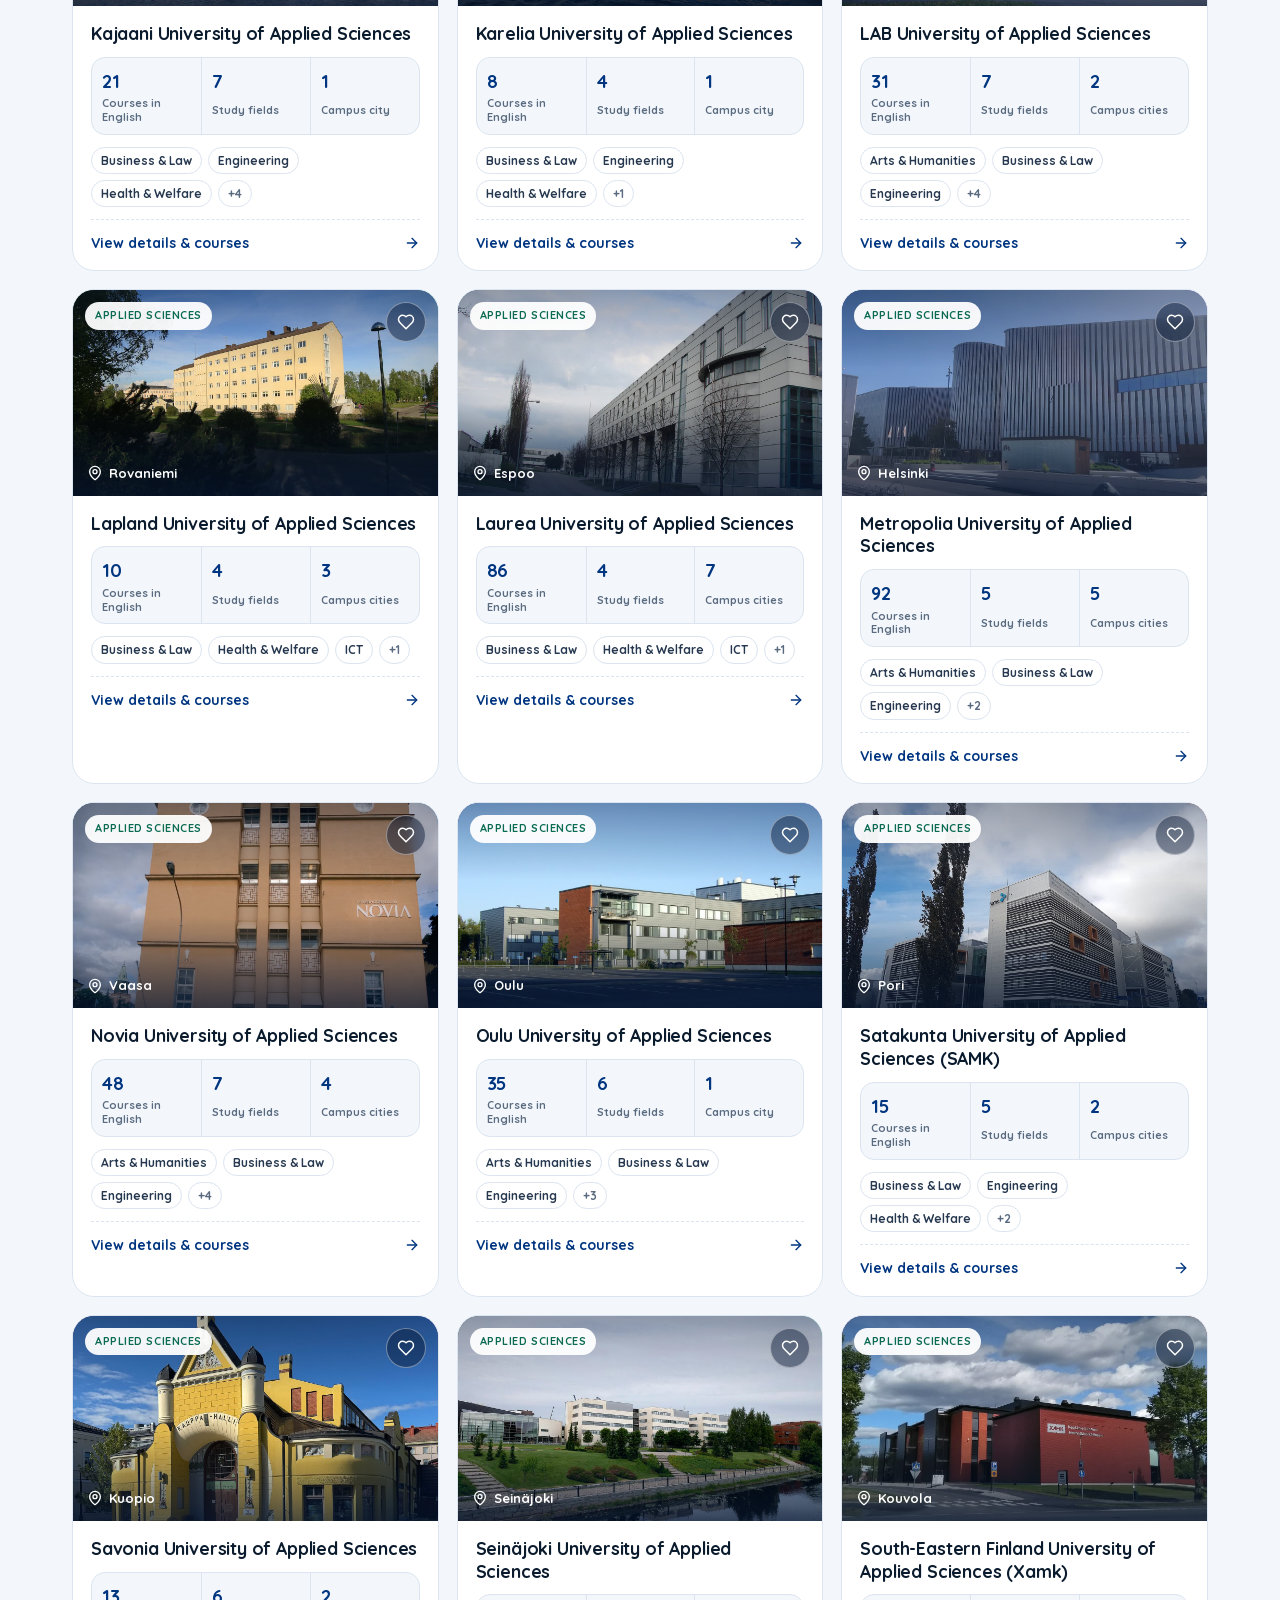
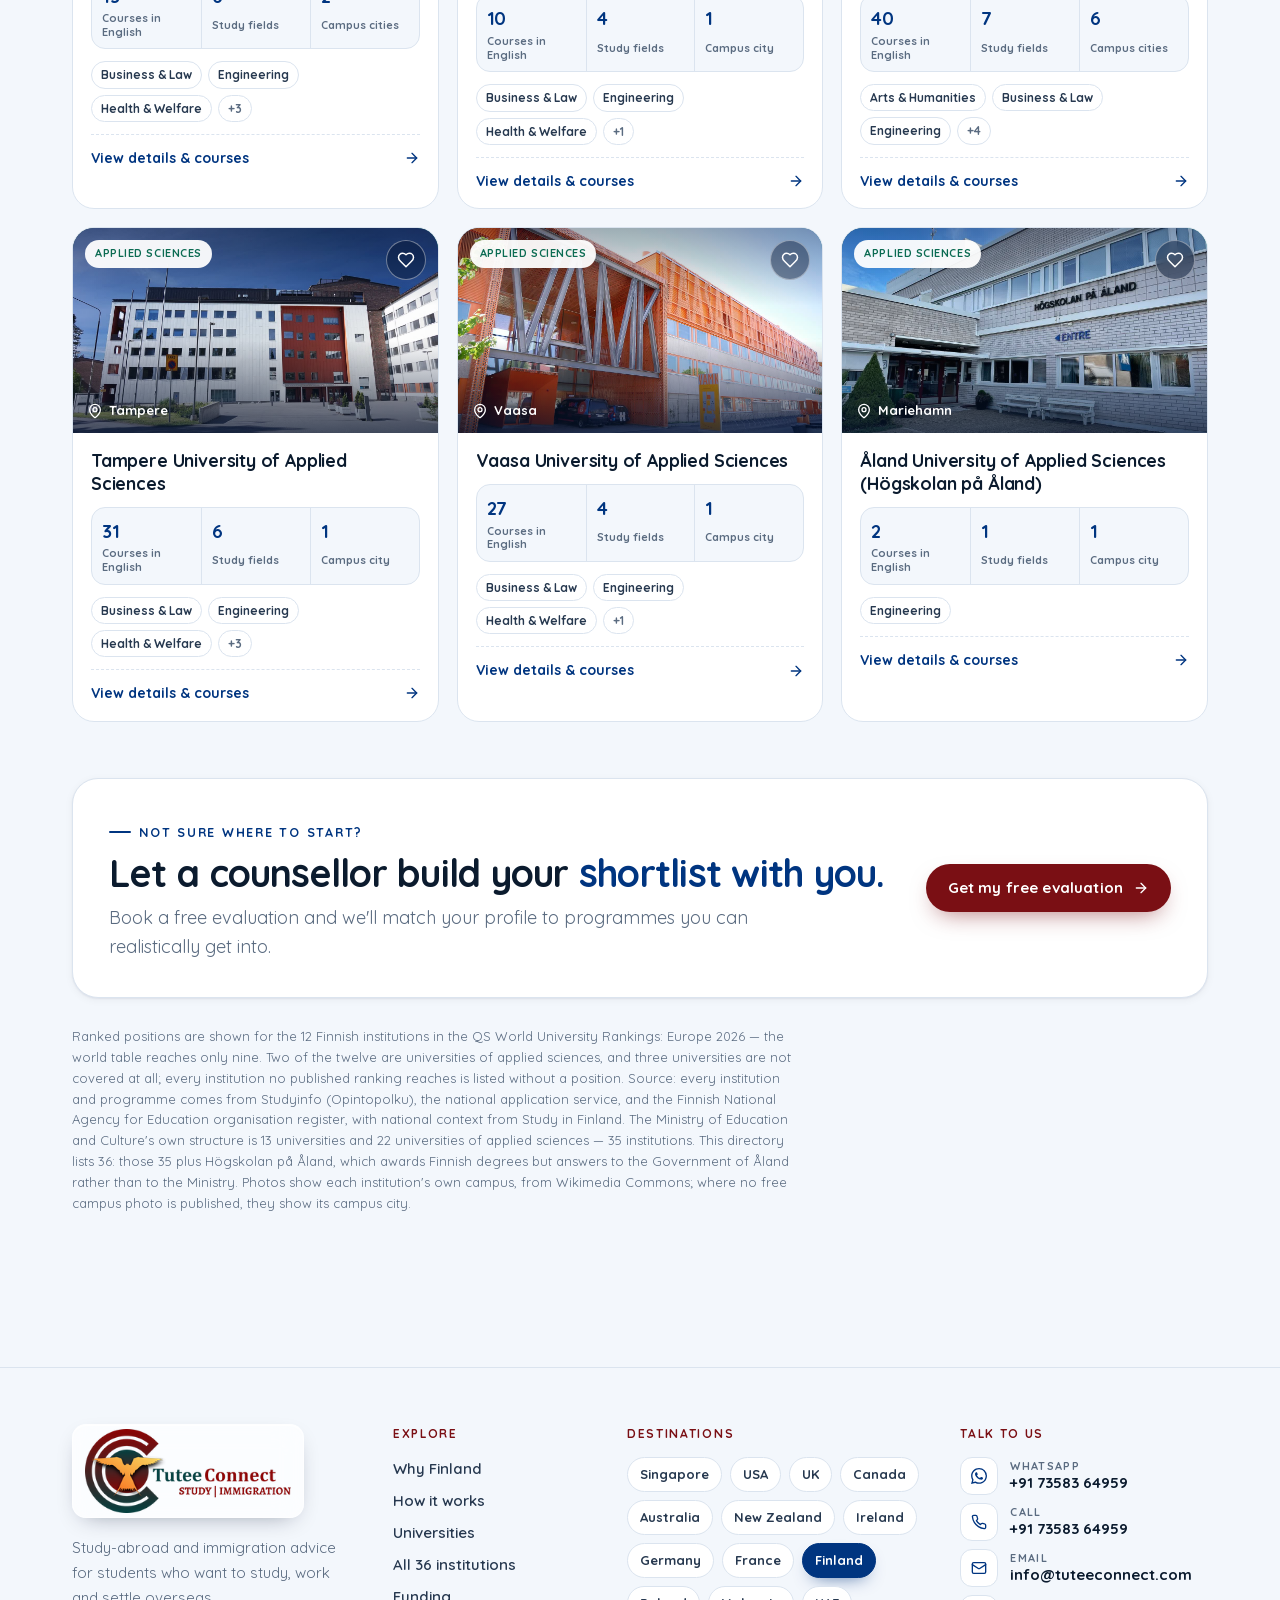
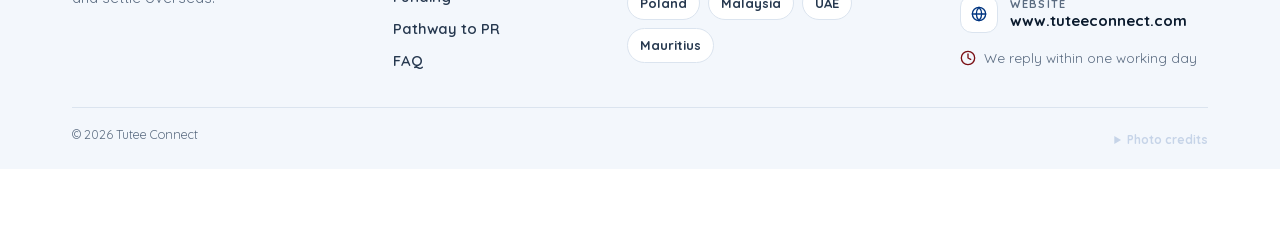
==== commit e66d05cc: "Optimise loading and scrolling performance Loading: - photos resized to their largest display size a" ====
--- a/universities.html
+++ b/universities.html
@@ -7,7 +7,7 @@
   <meta name="theme-color" content="#061631">
   <title>Finnish Universities &amp; UAS Directory | Tutee Connect</title>
   <meta name="description" content="Search all 36 Finnish higher education institutions by name, study field and city. Open any university for its English-taught courses, shortlist your favourites and get a free profile evaluation from Tutee Connect.">
-  <link rel="icon" href="./assets/img/logo/icon.png">
+  <link rel="icon" href="./assets/img/logo/icon-128.png">
   <link rel="preload" as="font" type="font/woff2" href="./assets/fonts/quicksand-latin.woff2" crossorigin>
   <link rel="stylesheet" href="./assets/css/quicksand.css">
   <link rel="stylesheet" href="./assets/css/finland.css">
@@ -101,7 +101,7 @@
   <div class="drawer__backdrop" data-menu-close></div>
   <div class="drawer__panel" role="dialog" aria-modal="true" aria-label="Menu">
     <div class="drawer__top">
-      <img class="brandmark brandmark--drawer" src="./assets/img/logo/logo-640.png" srcset="./assets/img/logo/logo-280.png 280w, ./assets/img/logo/logo-420.png 420w, ./assets/img/logo/logo-640.png 640w, ./assets/img/logo/logo.png 2000w" sizes="138px" width="2000" height="814" alt="Tutee Connect, Study | Immigration">
+      <img loading="lazy" class="brandmark brandmark--drawer" src="./assets/img/logo/logo-640.png" srcset="./assets/img/logo/logo-280.png 280w, ./assets/img/logo/logo-420.png 420w, ./assets/img/logo/logo-640.png 640w, ./assets/img/logo/logo.png 2000w" sizes="138px" width="2000" height="814" alt="Tutee Connect, Study | Immigration">
       <button class="icon-btn" type="button" aria-label="Close menu" data-menu-close><svg class="ico"><use href="#i-x"/></svg></button>
     </div>
     <div class="drawer__links">
@@ -226,7 +226,7 @@
   <div class="container">
     <div class="ft__grid">
       <div class="ft__brand">
-        <a href="./index.html#home" class="logo__plate" aria-label="Tutee Connect home"><img class="brandmark brandmark--footer" src="./assets/img/logo/logo-640.png" srcset="./assets/img/logo/logo-280.png 280w, ./assets/img/logo/logo-420.png 420w, ./assets/img/logo/logo-640.png 640w, ./assets/img/logo/logo.png 2000w" sizes="207px" width="2000" height="814" alt="Tutee Connect, Study | Immigration"></a>
+        <a href="./index.html#home" class="logo__plate" aria-label="Tutee Connect home"><img loading="lazy" class="brandmark brandmark--footer" src="./assets/img/logo/logo-640.png" srcset="./assets/img/logo/logo-280.png 280w, ./assets/img/logo/logo-420.png 420w, ./assets/img/logo/logo-640.png 640w, ./assets/img/logo/logo.png 2000w" sizes="207px" width="2000" height="814" alt="Tutee Connect, Study | Immigration"></a>
         <p>Study-abroad and immigration advice for students who want to study, work and settle overseas.</p>
       </div>
       <nav class="ft__col" aria-label="Explore">
@@ -283,7 +283,7 @@
   <div class="um__panel" role="dialog" aria-modal="true" aria-labelledby="um-name" tabindex="-1">
     <header class="um__hero">
       <span class="um__mono" data-um-mono aria-hidden="true"></span>
-      <img data-um-photo alt="">
+      <img loading="lazy" data-um-photo alt="">
       <div class="um__tools">
         <button class="um__iconbtn" type="button" data-um-sl aria-pressed="false" aria-label="Add to shortlist"><svg class="ico ico-sm"><use href="#i-heart"/></svg></button>
         <button class="um__iconbtn" type="button" data-um-close aria-label="Close"><svg class="ico ico-sm"><use href="#i-x"/></svg></button>
@@ -330,13 +330,13 @@
 </div>
 <div class="toast" data-toast role="status" aria-live="polite"></div>
 <div class="fab-stack">
-  <button class="fab fab--ai" type="button" aria-label="Ask Tutee AI" data-chat-open data-chat-launcher><img src="./assets/img/logo/icon.png" alt=""><span class="fab__tip">Ask Tutee AI</span></button>
+  <button class="fab fab--ai" type="button" aria-label="Ask Tutee AI" data-chat-open data-chat-launcher><img loading="lazy" src="./assets/img/logo/icon-128.png" alt=""><span class="fab__tip">Ask Tutee AI</span></button>
   <a class="fab fab--wa" href="https://wa.me/917358364959" target="_blank" rel="noopener" aria-label="Chat on WhatsApp"><svg class="ico ico-lg ico-fill"><use href="#i-wa"/></svg><span class="fab__tip">Chat with us</span></a>
 </div>
 
 <div class="chat" data-chat role="dialog" aria-label="Tutee AI counsellor" aria-hidden="true">
   <div class="chat__head">
-    <span class="chat__av"><img src="./assets/img/logo/icon.png" alt=""></span>
+    <span class="chat__av"><img loading="lazy" src="./assets/img/logo/icon-128.png" alt=""></span>
     <div><h3>Tutee AI</h3><p>Expert counsellor &bull; Online</p></div>
     <div class="chat__acts">
       <button class="icon-btn" type="button" aria-label="Restart conversation" data-chat-reset><svg class="ico ico-sm"><use href="#i-refresh"/></svg></button>
--- a/assets/css/quicksand.css
+++ b/assets/css/quicksand.css
@@ -177,8 +177,3 @@
     src: url('../fonts/quicksand-latin.woff2') format('woff2');
     unicode-range: U+0000-00FF, U+0131, U+0152-0153, U+02BB-02BC, U+02C6, U+02DA, U+02DC, U+0304, U+0308, U+0329, U+2000-206F, U+20AC, U+2122, U+2191, U+2193, U+2212, U+2215, U+FEFF, U+FFFD;
 }
-
-/* Logo lettering (Alegreya, SIL OFL) - served locally for the brand mark. */
-@font-face { font-family: "Alegreya"; src: url("../fonts/alegreya-var.ttf") format("truetype"); font-weight: 400 900; font-style: normal; font-display: swap; }
-@font-face { font-family: "Alegreya SC"; src: url("../fonts/alegreya-sc-bold.ttf") format("truetype"); font-weight: 700; font-style: normal; font-display: swap; }
-
--- a/assets/css/finland.css
+++ b/assets/css/finland.css
@@ -2200,3 +2200,14 @@
 .chat__next { align-self: flex-start; max-width: 100%; animation: fadeUp .3s var(--ease); }
 .chat__next button { font-size: 12.5px; padding: 6px 11px; text-align: left; }
 .msg ul { list-style: disc; } .msg li::marker { color: var(--fi-blue); }
+
+/* ===================================================== PERFORMANCE
+   Cheaper paints for the always-on hero layers. */
+/* Grain without a blend mode: overlay blending re-composites everything
+   beneath it on every repaint. */
+.noise-layer { mix-blend-mode: normal; opacity: .04; }
+/* Hidden hero steps fade and slide only; a blur filter on four stacked
+   full-width layers is costly to keep composited. */
+.hp__step { filter: none; }
+/* Scrolling-content layers that never animate don't need their own blur. */
+@media (max-width: 767px) { .header { -webkit-backdrop-filter: none; backdrop-filter: none; } .header.is-scrolled { background: rgba(255,255,255,.97); } }
--- a/assets/css/unis.css
+++ b/assets/css/unis.css
@@ -351,3 +351,55 @@
    fixed filter sheet, so phones use a plain white bar. */
 @media (max-width: 699px) { .dir-bar { -webkit-backdrop-filter: none; backdrop-filter: none; background: #fff; } }
 .filters-open .dir-bar { z-index: 96; }
+
+/* ===================================================== UNI POPUP · PHONE
+   Shorter header, a one-line stat strip, Courses / About tabs and compact
+   course rows, so the popup reads without endless scrolling. */
+.um__tabs { display: none; }
+@media (max-width: 699px) {
+  .um__hero { min-height: 128px; }
+  .um__title { gap: 5px; padding: 0 16px 12px; padding-right: 100px; }
+  .um__title h2 { font-size: 1.35rem; }
+  .um__title p { font-size: 12.5px; }
+  .um__badge { font-size: 11px; padding: 3px 8px; }
+  .um__tools { top: 10px; right: 10px; }
+  .um__iconbtn { width: 38px; height: 38px; }
+  .um__body { padding: 10px 14px 16px; gap: 10px; }
+  .um__stats { grid-template-columns: repeat(4, minmax(0, 1fr)) !important; border-radius: 14px; }
+  .um__stats div { padding: 8px 6px; text-align: center; gap: 0; }
+  .um__stats b { font-size: 1.15rem; }
+  .um__stats span { font-size: 10px; line-height: 1.2; }
+  .um__tabs { position: sticky; top: -10px; z-index: 3; display: grid; grid-template-columns: 1fr 1fr; gap: 4px; padding: 4px; margin: 0 -2px; border-radius: 14px;
+    background: rgba(243,247,252,.96); border: 1px solid var(--line); backdrop-filter: blur(8px); }
+  .um__tabs button { padding: 9px; border-radius: 10px; font-size: 14px; font-weight: 700; color: var(--muted); }
+  .um__tabs button b { font-size: 11.5px; color: inherit; opacity: .7; }
+  .um__tabs button[aria-selected="true"] { background: #fff; color: var(--fi-blue); box-shadow: var(--shadow-sm); }
+  .um:not(.show-about) .um__aside { display: none; }
+  .um.show-about .um__main { display: none; }
+  .um__cols { gap: 10px; }
+  .um__sechead { display: none; }
+  .um__main { gap: 8px; }
+  .um__tools2 { flex-wrap: nowrap; flex-direction: column; gap: 8px; }
+  .um__search { flex: none; }
+  .um__search input { min-height: 40px; }
+  .um__tools2 .segment, .um__fchips { flex-wrap: nowrap; overflow-x: auto; scrollbar-width: none; margin-inline: -14px; padding-inline: 14px; border-radius: 0; border: 0; background: none; }
+  .um__tools2 .segment::-webkit-scrollbar, .um__fchips::-webkit-scrollbar { display: none; }
+  .um__tools2 .segment button { flex: none; background: #fff; border: 1px solid var(--line); border-radius: 999px; padding: 6px 12px; font-size: 12.5px; }
+  .um__tools2 .segment button[aria-pressed="true"] { background: var(--fi-blue); color: #fff; border-color: var(--fi-blue); }
+  .um__fchips button { flex: none; font-size: 12px; padding: 5px 10px; }
+  .um__list { gap: 6px; }
+  .umc { grid-template-columns: minmax(0, 1fr); gap: 3px; padding: 10px 12px; border-radius: 12px; }
+  .umc__lvl { font-size: 9.5px; padding: 2px 7px; }
+  .umc b { font-size: 13.5px; line-height: 1.3; display: -webkit-box; -webkit-line-clamp: 2; -webkit-box-orient: vertical; overflow: hidden; }
+  .umc__meta { flex-wrap: nowrap; overflow: hidden; white-space: nowrap; font-size: 11.5px; gap: 8px; }
+  .umc__meta span { flex: none; }
+  .umc__meta span:first-child { flex: 0 1 auto; min-width: 0; overflow: hidden; text-overflow: ellipsis; }
+  .um__card { padding: 14px; }
+  .um__foot { padding: 10px 14px calc(10px + env(safe-area-inset-bottom)); }
+}
+@media (max-width: 699px) {
+  .umc { display: flex; flex-wrap: wrap; align-items: center; column-gap: 8px; row-gap: 4px; }
+  .umc > b { order: 0; flex: 1 1 100%; }
+  .umc__lvl { order: 1; flex: none; }
+  .umc__meta { order: 2; flex: 1 1 0; min-width: 0; }
+}
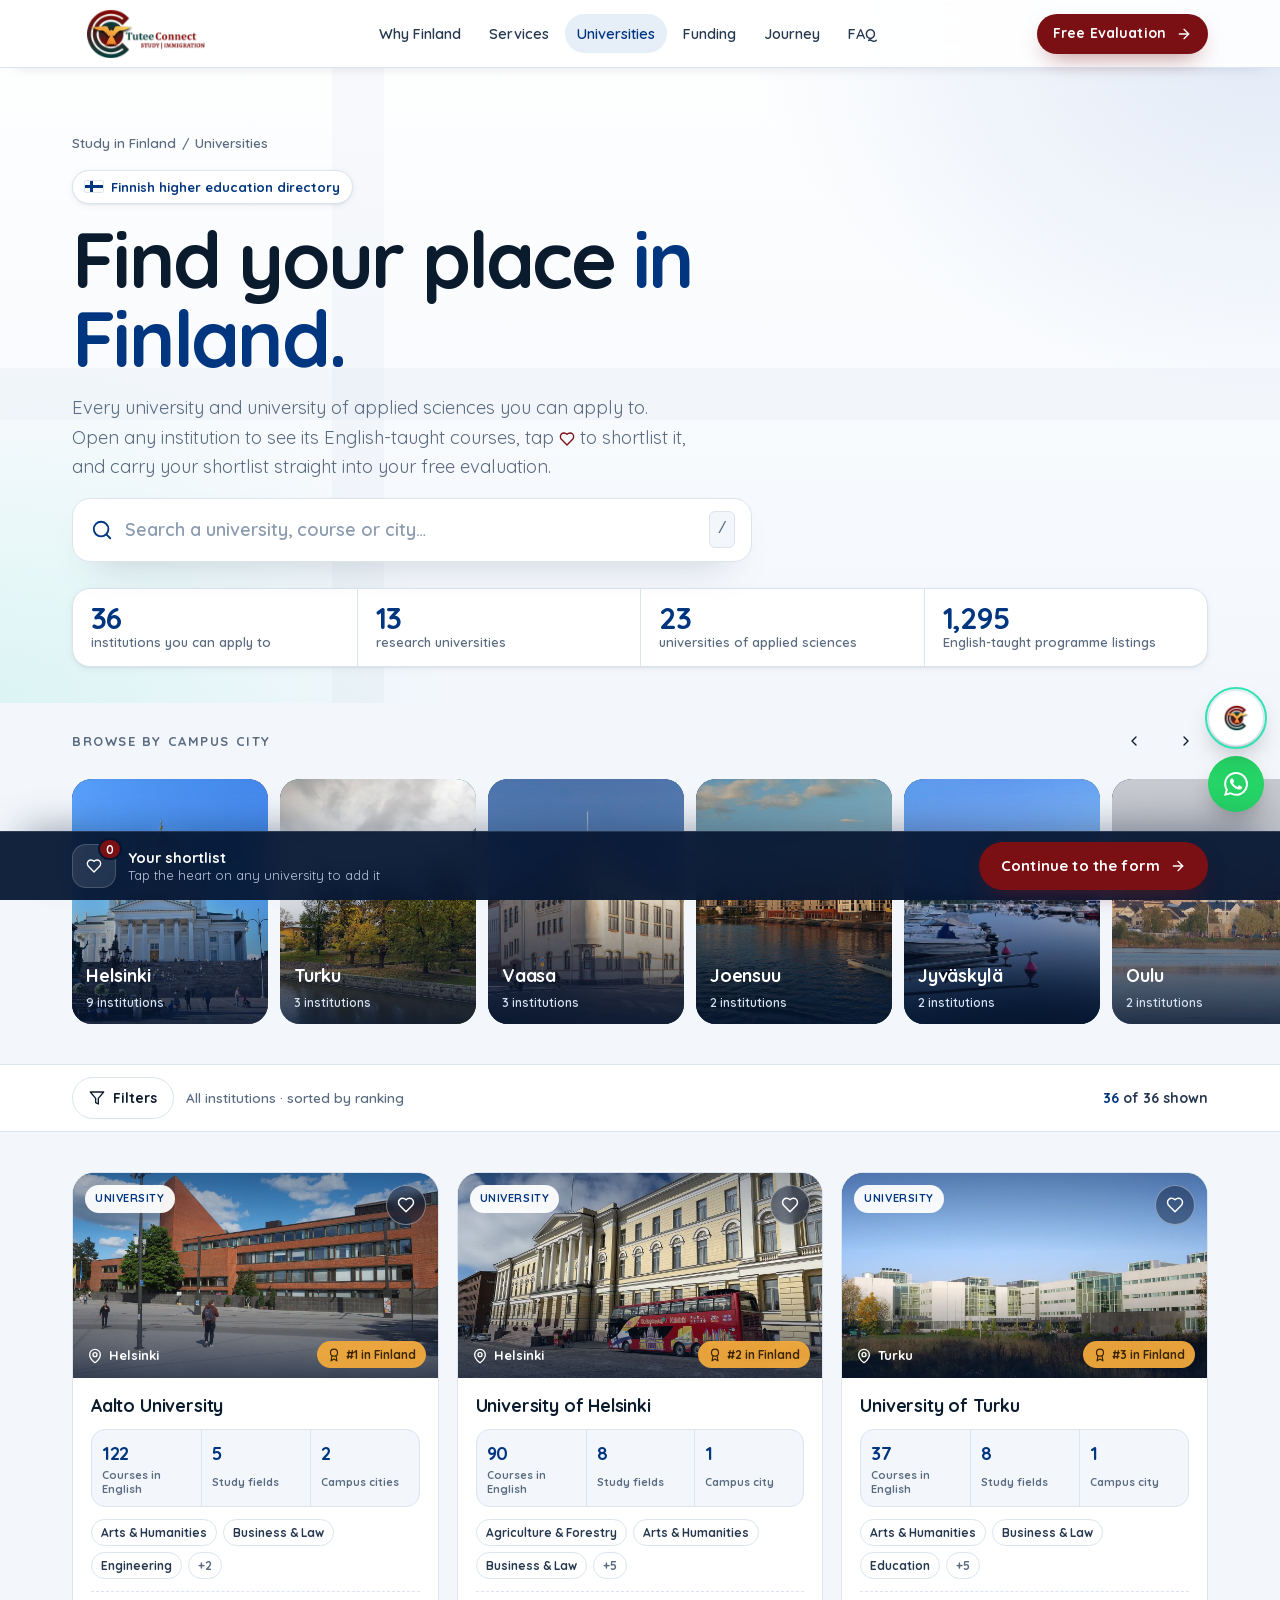
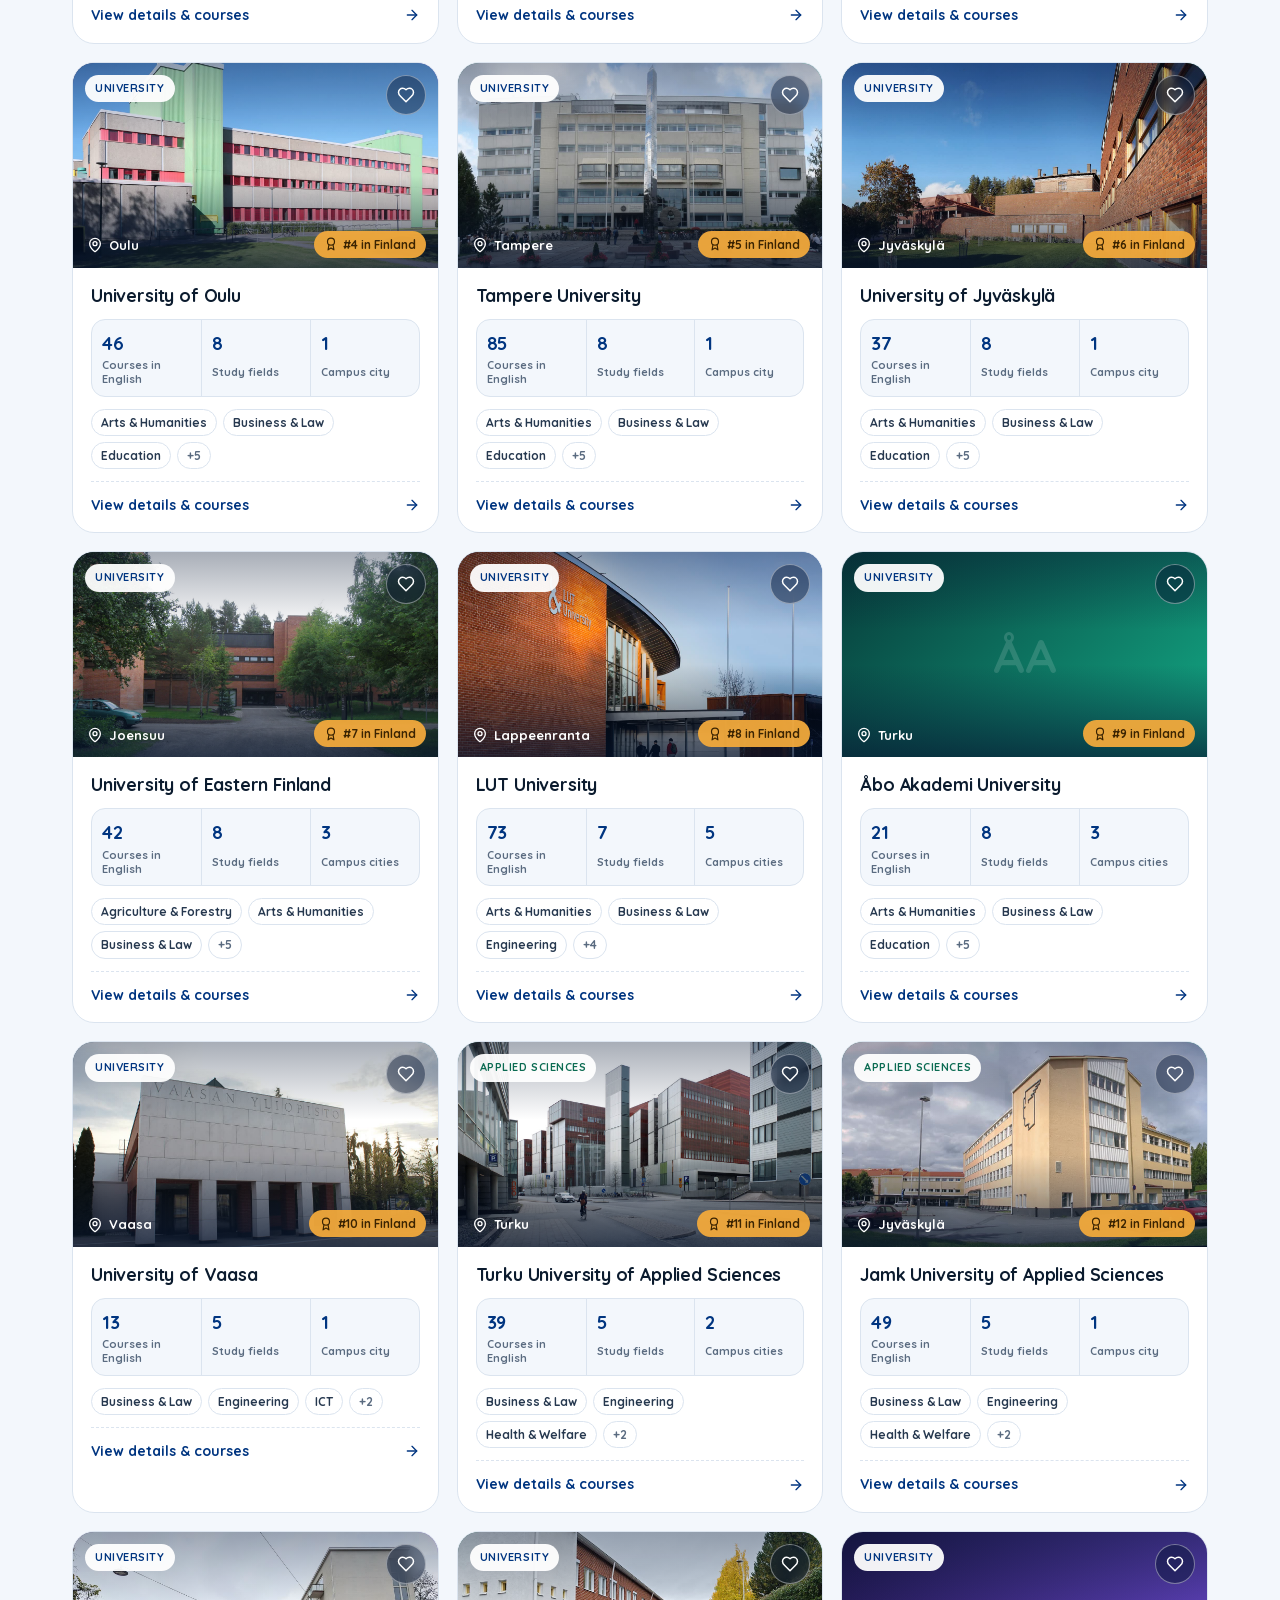
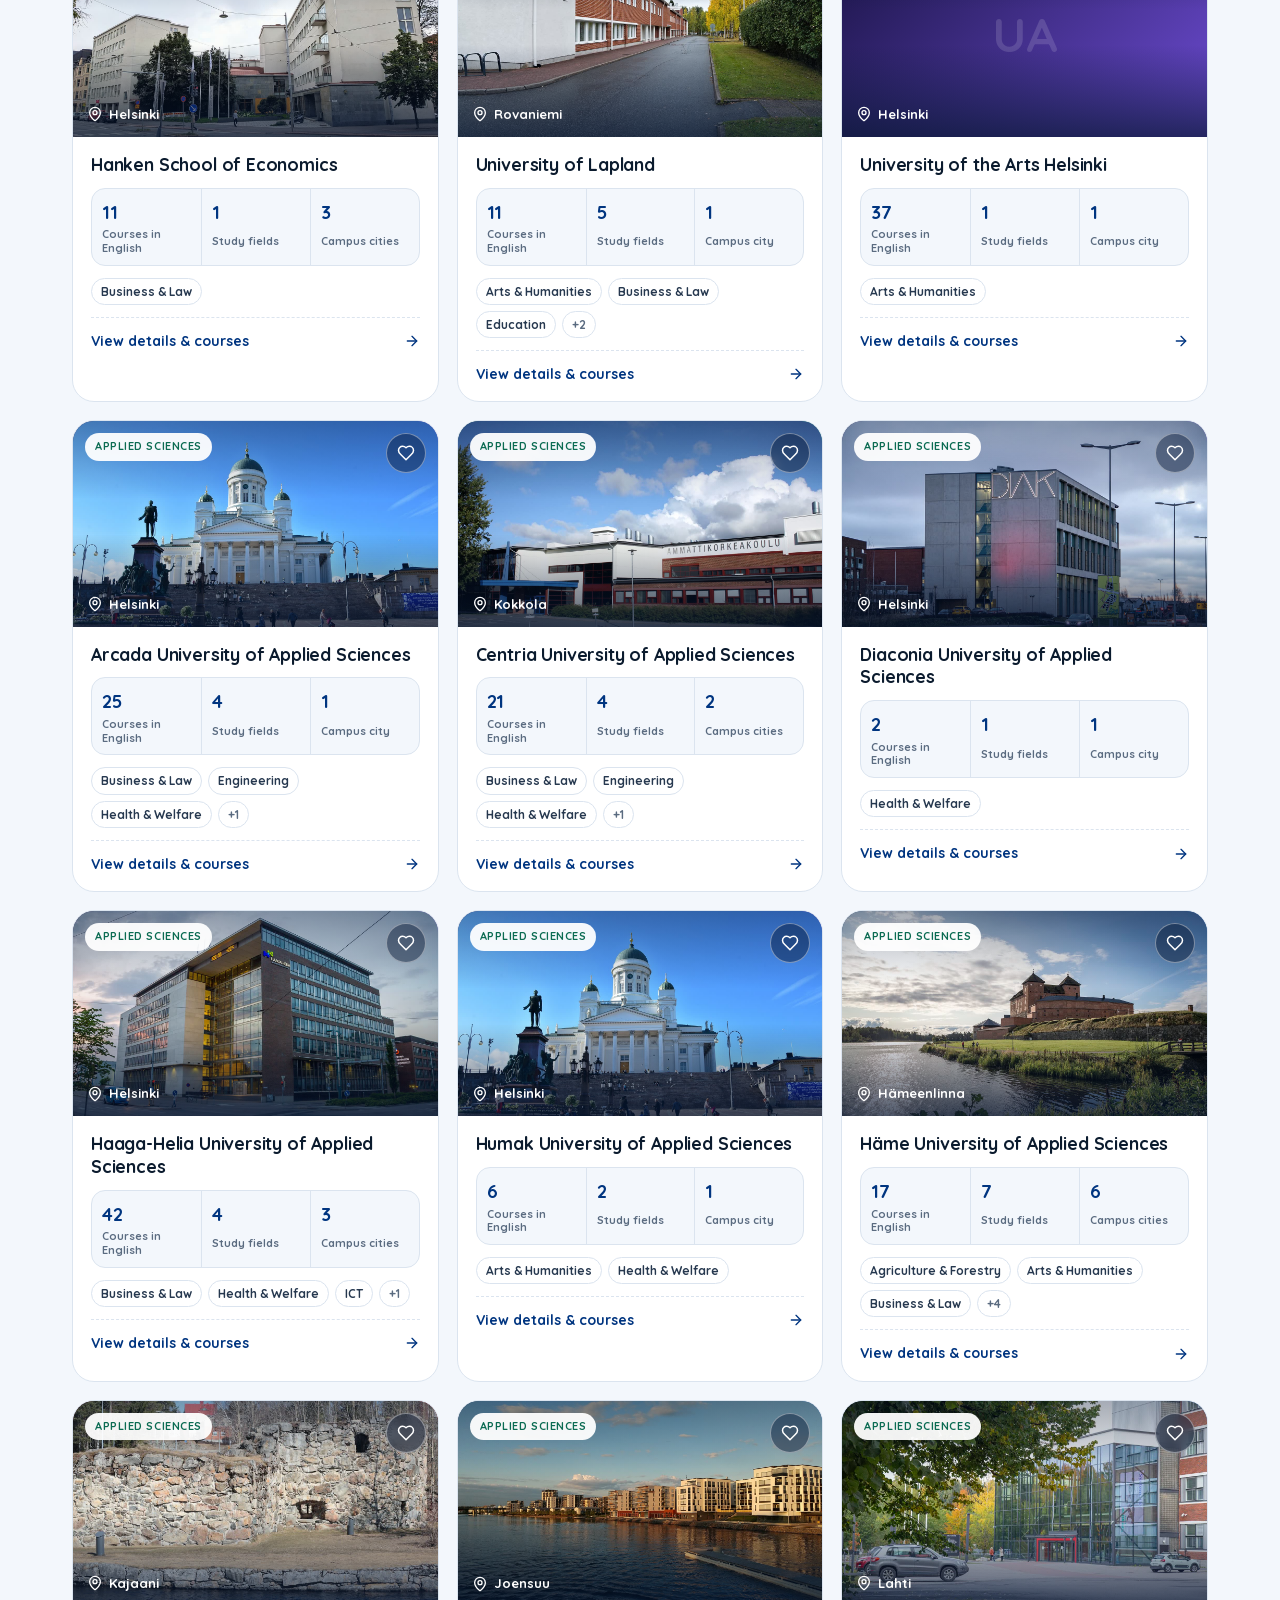
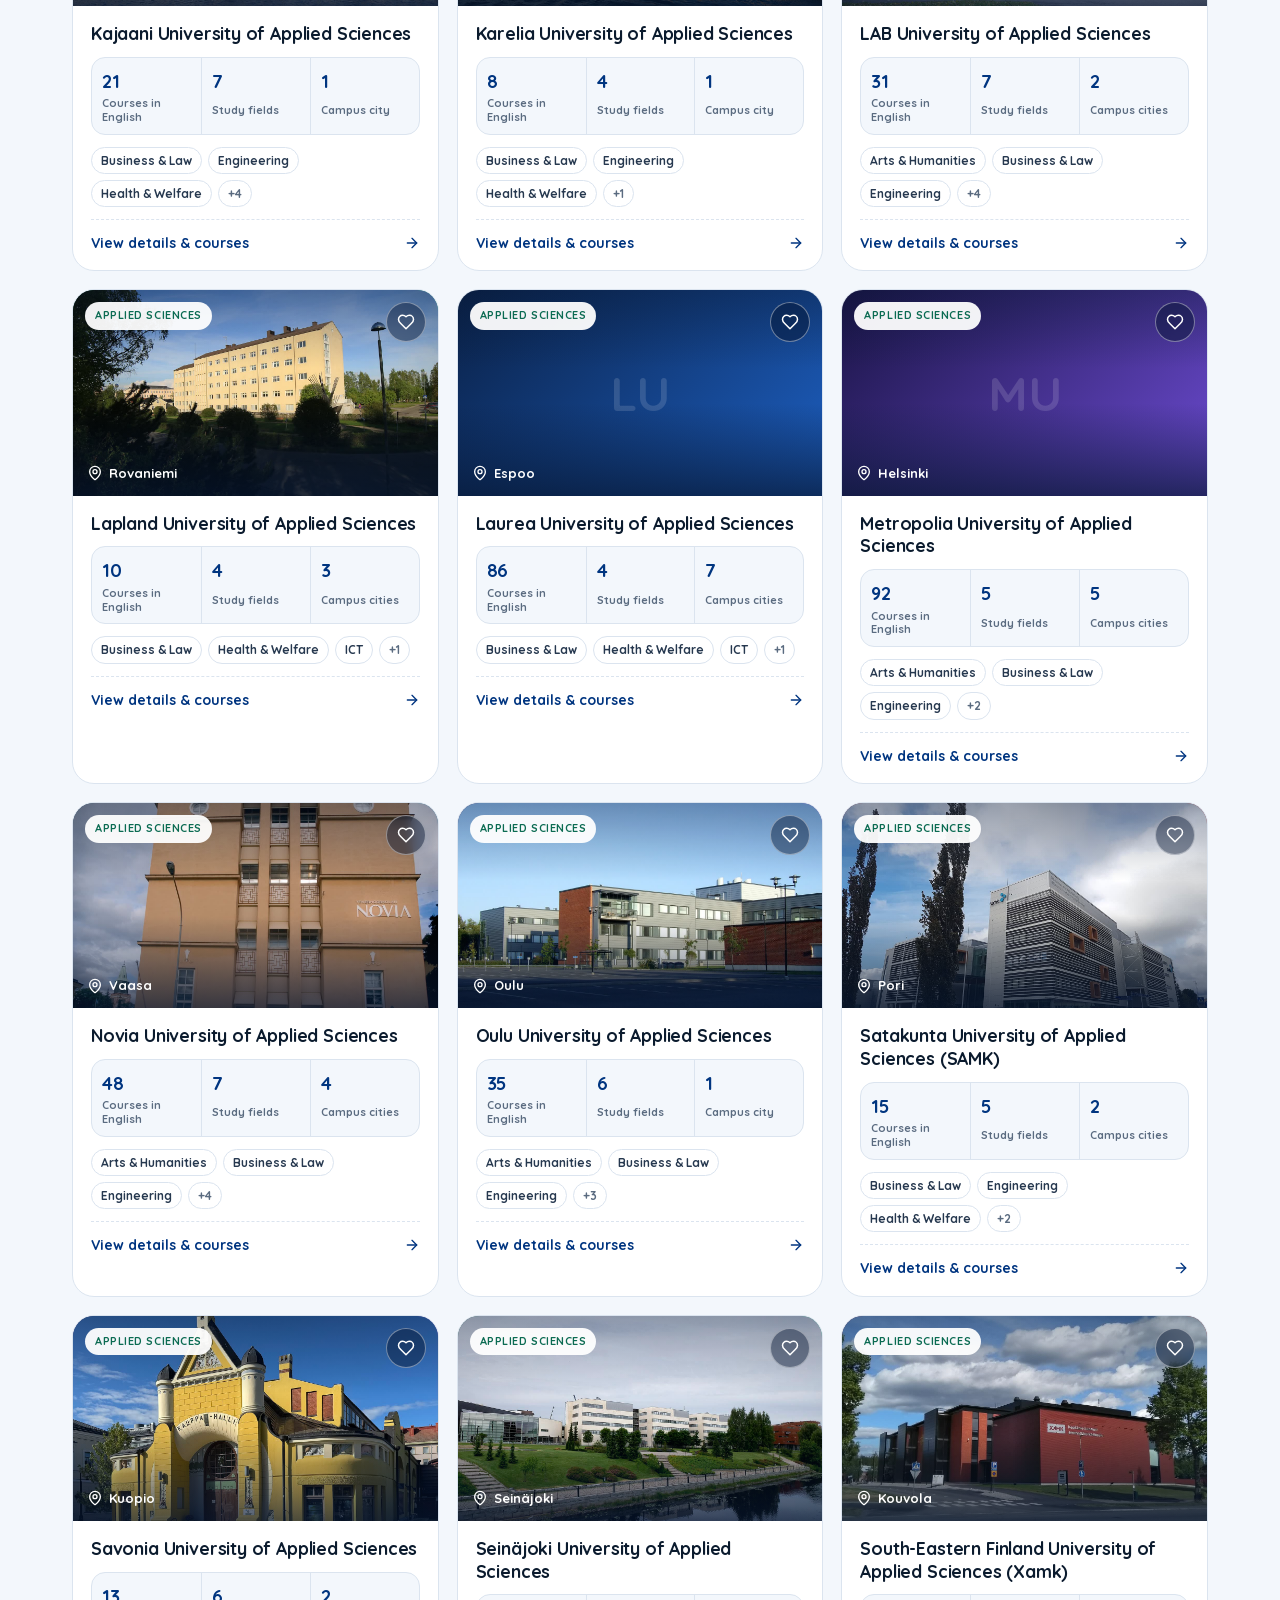
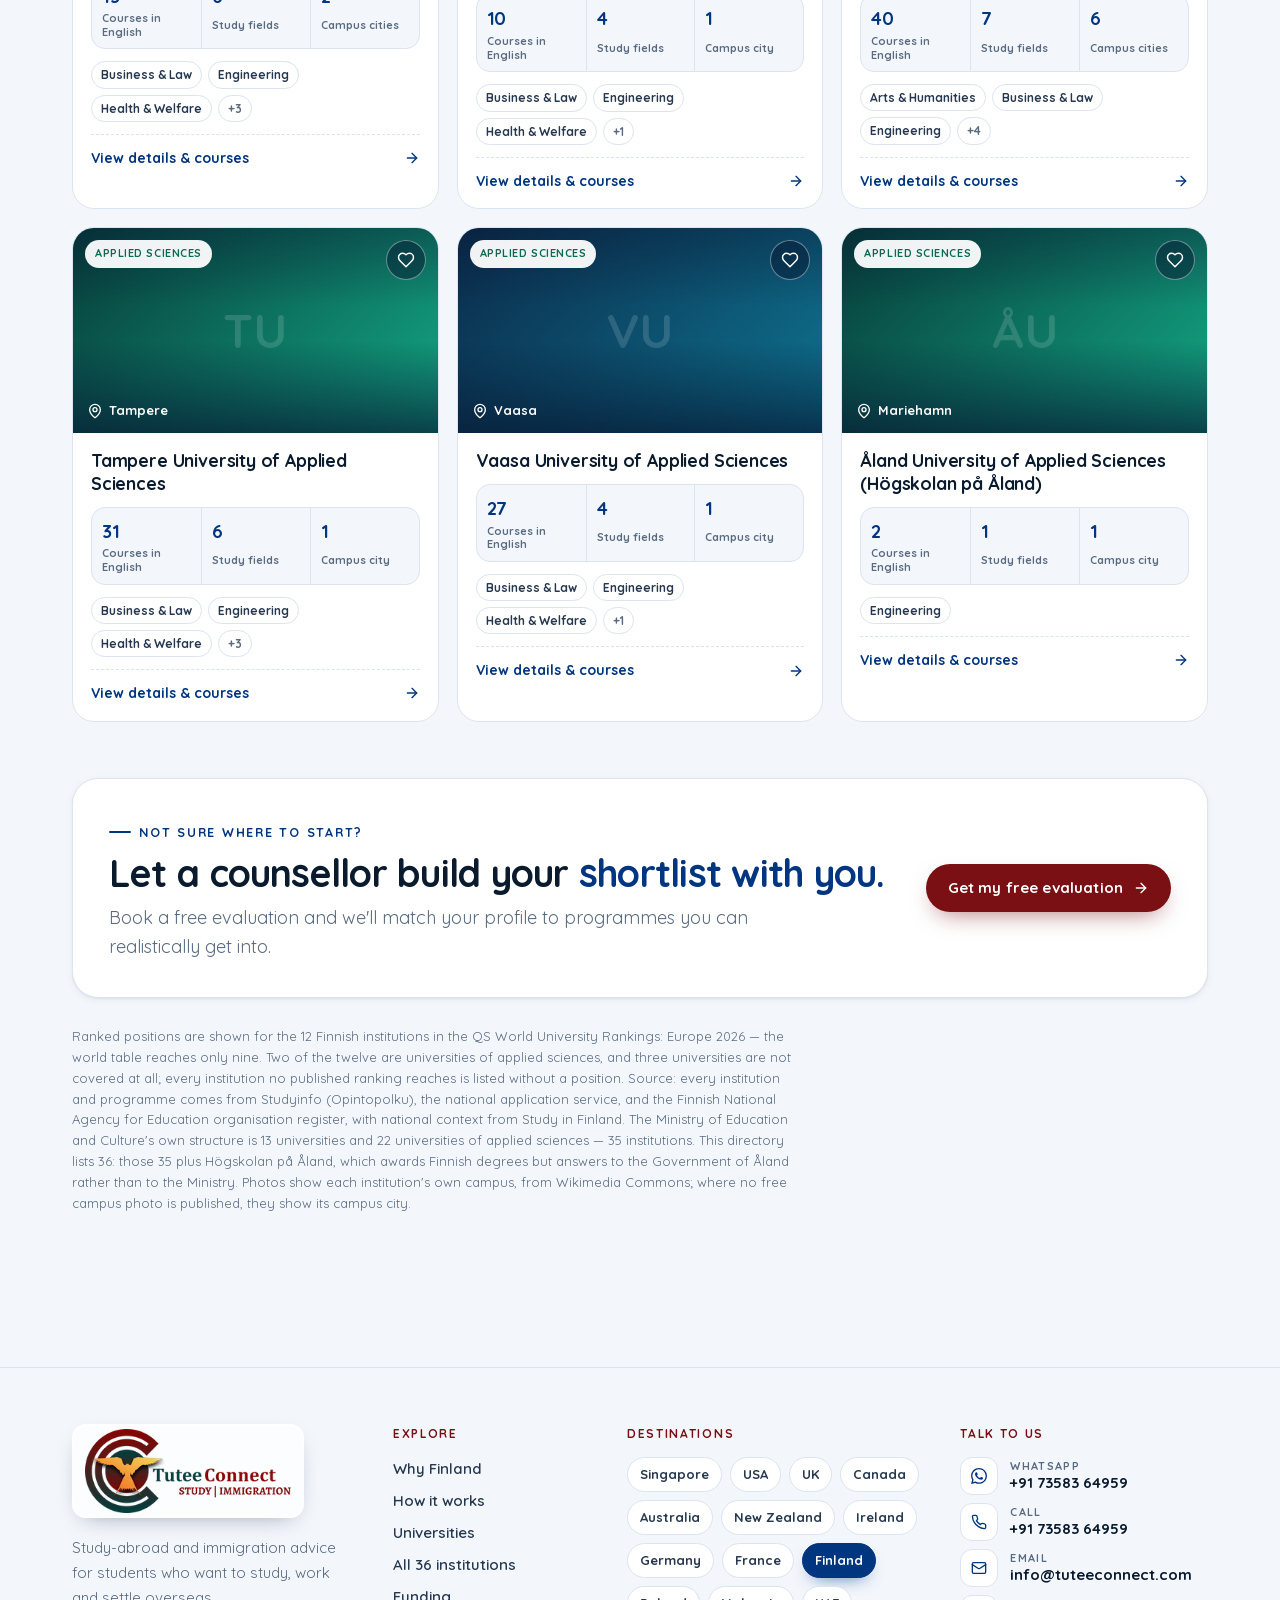
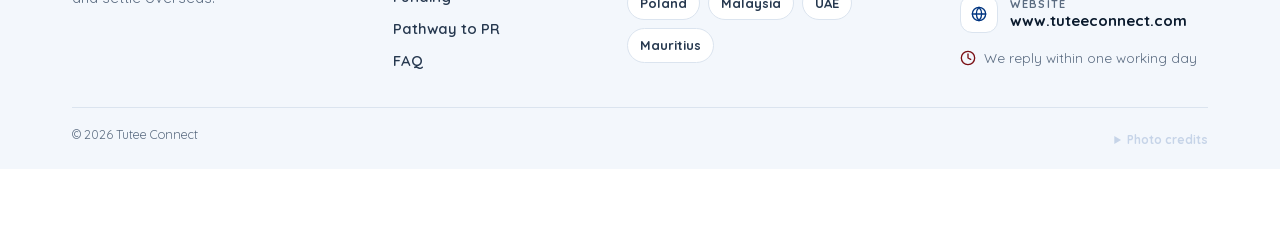
==== commit b57819b4: "Use the new logo artwork and swap icon to full logo with the white bar Co-Authored-By: Claude Opus 5" ====
--- a/universities.html
+++ b/universities.html
@@ -7,7 +7,7 @@
   <meta name="theme-color" content="#061631">
   <title>Finnish Universities &amp; UAS Directory | Tutee Connect</title>
   <meta name="description" content="Search all 36 Finnish higher education institutions by name, study field and city. Open any university for its English-taught courses, shortlist your favourites and get a free profile evaluation from Tutee Connect.">
-  <link rel="icon" href="./assets/img/logo/icon-128.png">
+  <link rel="icon" href="./assets/img/logo/icon-128.png?v=2">
   <link rel="preload" as="font" type="font/woff2" href="./assets/fonts/quicksand-latin.woff2" crossorigin>
   <link rel="stylesheet" href="./assets/css/quicksand.css">
   <link rel="stylesheet" href="./assets/css/finland.css">
@@ -80,7 +80,7 @@
 <header class="header" data-header>
   <div class="container header__row">
     <a class="logo" href="./index.html" aria-label="Tutee Connect, back to top">
-      <span class="logo__plate"><img class="brandmark brandmark--header" src="./assets/img/logo/logo-640.png" srcset="./assets/img/logo/logo-280.png 280w, ./assets/img/logo/logo-420.png 420w, ./assets/img/logo/logo-640.png 640w, ./assets/img/logo/logo.png 2000w" sizes="148px" width="2000" height="814" alt="Tutee Connect, Study | Immigration"></span>
+      <span class="logo__plate"><img class="brandmark brandmark--header" src="./assets/img/logo/logo-640.png?v=2" srcset="./assets/img/logo/logo-280.png?v=2 280w, ./assets/img/logo/logo-420.png?v=2 420w, ./assets/img/logo/logo-640.png?v=2 640w, ./assets/img/logo/logo.png?v=2 2000w" sizes="148px" width="2000" height="814" alt="Tutee Connect, Study | Immigration"></span>
     </a>
     <nav class="nav" aria-label="Primary">
       <a href="./index.html#why" data-nav="why">Why Finland</a>
@@ -101,7 +101,7 @@
   <div class="drawer__backdrop" data-menu-close></div>
   <div class="drawer__panel" role="dialog" aria-modal="true" aria-label="Menu">
     <div class="drawer__top">
-      <img loading="lazy" class="brandmark brandmark--drawer" src="./assets/img/logo/logo-640.png" srcset="./assets/img/logo/logo-280.png 280w, ./assets/img/logo/logo-420.png 420w, ./assets/img/logo/logo-640.png 640w, ./assets/img/logo/logo.png 2000w" sizes="138px" width="2000" height="814" alt="Tutee Connect, Study | Immigration">
+      <img loading="lazy" class="brandmark brandmark--drawer" src="./assets/img/logo/logo-640.png?v=2" srcset="./assets/img/logo/logo-280.png?v=2 280w, ./assets/img/logo/logo-420.png?v=2 420w, ./assets/img/logo/logo-640.png?v=2 640w, ./assets/img/logo/logo.png?v=2 2000w" sizes="138px" width="2000" height="814" alt="Tutee Connect, Study | Immigration">
       <button class="icon-btn" type="button" aria-label="Close menu" data-menu-close><svg class="ico"><use href="#i-x"/></svg></button>
     </div>
     <div class="drawer__links">
@@ -226,7 +226,7 @@
   <div class="container">
     <div class="ft__grid">
       <div class="ft__brand">
-        <a href="./index.html#home" class="logo__plate" aria-label="Tutee Connect home"><img loading="lazy" class="brandmark brandmark--footer" src="./assets/img/logo/logo-640.png" srcset="./assets/img/logo/logo-280.png 280w, ./assets/img/logo/logo-420.png 420w, ./assets/img/logo/logo-640.png 640w, ./assets/img/logo/logo.png 2000w" sizes="207px" width="2000" height="814" alt="Tutee Connect, Study | Immigration"></a>
+        <a href="./index.html#home" class="logo__plate" aria-label="Tutee Connect home"><img loading="lazy" class="brandmark brandmark--footer" src="./assets/img/logo/logo-640.png?v=2" srcset="./assets/img/logo/logo-280.png?v=2 280w, ./assets/img/logo/logo-420.png?v=2 420w, ./assets/img/logo/logo-640.png?v=2 640w, ./assets/img/logo/logo.png?v=2 2000w" sizes="207px" width="2000" height="814" alt="Tutee Connect, Study | Immigration"></a>
         <p>Study-abroad and immigration advice for students who want to study, work and settle overseas.</p>
       </div>
       <nav class="ft__col" aria-label="Explore">
@@ -330,13 +330,13 @@
 </div>
 <div class="toast" data-toast role="status" aria-live="polite"></div>
 <div class="fab-stack">
-  <button class="fab fab--ai" type="button" aria-label="Ask Tutee AI" data-chat-open data-chat-launcher><img loading="lazy" src="./assets/img/logo/icon-128.png" alt=""><span class="fab__tip">Ask Tutee AI</span></button>
+  <button class="fab fab--ai" type="button" aria-label="Ask Tutee AI" data-chat-open data-chat-launcher><img loading="lazy" src="./assets/img/logo/icon-128.png?v=2" alt=""><span class="fab__tip">Ask Tutee AI</span></button>
   <a class="fab fab--wa" href="https://wa.me/917358364959" target="_blank" rel="noopener" aria-label="Chat on WhatsApp"><svg class="ico ico-lg ico-fill"><use href="#i-wa"/></svg><span class="fab__tip">Chat with us</span></a>
 </div>
 
 <div class="chat" data-chat role="dialog" aria-label="Tutee AI counsellor" aria-hidden="true">
   <div class="chat__head">
-    <span class="chat__av"><img loading="lazy" src="./assets/img/logo/icon-128.png" alt=""></span>
+    <span class="chat__av"><img loading="lazy" src="./assets/img/logo/icon-128.png?v=2" alt=""></span>
     <div><h3>Tutee AI</h3><p>Expert counsellor &bull; Online</p></div>
     <div class="chat__acts">
       <button class="icon-btn" type="button" aria-label="Restart conversation" data-chat-reset><svg class="ico ico-sm"><use href="#i-refresh"/></svg></button>
--- a/assets/css/finland.css
+++ b/assets/css/finland.css
@@ -488,7 +488,7 @@
 
 /* ================================================================ FAQ */
 .faq { display: grid; gap: 24px; }
-@media (min-width: 960px) { .faq { grid-template-columns: 360px 1fr; gap: 48px; align-items: start; } .faq__aside { position: sticky; top: calc(var(--header-h) + 24px); } }
+@media (min-width: 960px) { .faq { grid-template-columns: 360px 1fr; gap: 48px; align-items: start; } }
 .faq__aside { display: grid; gap: 16px; }
 .help { display: grid; gap: 12px; padding: 20px; border-radius: var(--radius); background: var(--ice); border: 1px solid var(--line); }
 .help__btns { display: flex; flex-wrap: wrap; gap: 8px; }
@@ -2211,3 +2211,274 @@
 .hp__step { filter: none; }
 /* Scrolling-content layers that never animate don't need their own blur. */
 @media (max-width: 767px) { .header { -webkit-backdrop-filter: none; backdrop-filter: none; } .header.is-scrolled { background: rgba(255,255,255,.97); } }
+
+/* ========================================================== LIVE NEWS BAR
+   A slim pill straddling the boundary between Universities and Funding.
+   The wrapper has no height, so the page layout is unchanged. */
+.newsbar { position: relative; z-index: 6; height: 0; }
+.newsbar .container { position: relative; height: 0; }
+.newsbar__in { position: absolute; left: var(--gutter); right: var(--gutter); top: 0; transform: translateY(-50%); height: 44px; display: flex; align-items: center;
+  border-radius: 999px; overflow: hidden; background: var(--night); color: #fff; box-shadow: 0 14px 30px -18px rgba(6,22,49,.7), inset 0 0 0 1px rgba(255,255,255,.08); }
+.newsbar__live { flex: none; display: inline-flex; align-items: center; gap: 8px; height: 100%; padding: 0 16px 0 14px; font-size: 11.5px; font-weight: 800; letter-spacing: .1em;
+  text-transform: uppercase; color: #fff; background: var(--brand); position: relative; z-index: 1; }
+.newsbar__live i { width: 8px; height: 8px; border-radius: 50%; background: #fff; }
+.newsbar.is-live .newsbar__live i { background: #ff5a5f; box-shadow: 0 0 0 0 rgba(255,90,95,.7); animation: newsPulse 1.8s ease-out infinite; }
+@keyframes newsPulse { to { box-shadow: 0 0 0 7px rgba(255,90,95,0); } }
+.newsbar__view { flex: 1; min-width: 0; height: 100%; overflow: hidden; -webkit-mask-image: linear-gradient(90deg, transparent, #000 24px, #000 calc(100% - 32px), transparent); mask-image: linear-gradient(90deg, transparent, #000 24px, #000 calc(100% - 32px), transparent); }
+.newsbar__track { display: flex; width: max-content; height: 100%; animation: newsRoll var(--news-dur, 60s) linear infinite; }
+.newsbar__set { display: flex; align-items: center; height: 100%; }
+.newsbar__in:hover .newsbar__track, .newsbar.is-paused .newsbar__track { animation-play-state: paused; }
+@keyframes newsRoll { to { transform: translateX(-50%); } }
+.newsbar__item { flex: none; display: inline-flex; align-items: center; gap: 9px; padding: 0 22px 0 4px; font-size: 13.5px; white-space: nowrap; }
+.newsbar__item img { width: 26px; height: 26px; border-radius: 8px; object-fit: cover; flex: none; box-shadow: 0 0 0 1.5px rgba(255,255,255,.25); }
+.newsbar__item b { font-weight: 700; color: #fff; }
+.newsbar__item small { font-size: 11.5px; font-weight: 600; color: #8fb8ff; }
+.newsbar__item + .newsbar__item::before { content: ""; width: 4px; height: 4px; margin: 0 14px 0 -8px; border-radius: 50%; background: rgba(255,255,255,.3); flex: none; }
+@media (max-width: 699px) {
+  .newsbar__in { height: 34px; }
+  .newsbar__live { padding: 0 11px 0 10px; font-size: 10px; letter-spacing: .06em; gap: 6px; }
+  .newsbar__live i { width: 6px; height: 6px; }
+  .newsbar__item { font-size: 12.5px; gap: 7px; padding-right: 18px; }
+  .newsbar__item img { width: 22px; height: 22px; border-radius: 6px; }
+  .newsbar__item small { font-size: 10.5px; }
+}
+@media (prefers-reduced-motion: reduce) {
+  .newsbar__track { animation: none; }
+  .newsbar__view { overflow-x: auto; scrollbar-width: none; }
+  .newsbar.is-live .newsbar__live i { animation: none; }
+}
+@media (max-width: 699px) {
+  /* Phones: a slimmer bar with a one-word label, and a few pixels more room
+     at this one boundary so it clears the text on both sides. */
+  #universities { padding-bottom: 24px; }
+  #scholarships { padding-top: 22px; }
+  .newsbar__in { height: 30px; }
+  .newsbar__live [data-news-label] { display: none; }
+  .newsbar__live::after { content: "News"; }
+  .newsbar.is-live .newsbar__live::after { content: "Live"; }
+  .newsbar__item img { width: 20px; height: 20px; }
+  .newsbar__item { font-size: 12px; }
+}
+
+/* ===================================================== FUNDING GUIDE
+   Five cards to read through, one per funding route: what it is worth,
+   who it is for, which costs it covers and how we help. Desktop sets
+   them side by side with the Finland Scholarship as a night card;
+   tablets use two columns; phones get a list that opens one at a time. */
+.fg__card--finland { --c: #4ea1ff; }
+.fg__card--institution { --c: #7a4fd6; }
+.fg__card--doctoral { --c: #0a8a9f; }
+.fg__card--work { --c: #0b8f6c; }
+.fg__card--loans { --c: #b4232c; }
+
+.fg__grid { display: grid; grid-template-columns: repeat(2, minmax(0, 1fr)); gap: 12px; }
+.fg__card--finland { grid-column: 1 / -1; }
+
+.fg__card { position: relative; isolation: isolate; display: flex; flex-direction: column; gap: 8px; min-width: 0; padding: 20px; border-radius: 22px;
+  background: #fff; border: 1px solid var(--line); overflow: hidden; transition: transform .35s var(--ease), box-shadow .35s, border-color .35s; }
+.fg__card::before { content: ""; position: absolute; z-index: -1; right: -70px; top: -70px; width: 200px; height: 200px; border-radius: 50%;
+  background: radial-gradient(circle, color-mix(in srgb, var(--c) 16%, transparent), transparent 70%); pointer-events: none; }
+.fg__card:hover { transform: translateY(-4px); border-color: color-mix(in srgb, var(--c) 40%, var(--line)); box-shadow: 0 26px 46px -32px color-mix(in srgb, var(--c) 70%, #061631); }
+
+.fg__top { display: flex; align-items: flex-start; justify-content: space-between; gap: 12px; }
+.fg__ico { flex: none; width: 44px; height: 44px; border-radius: 14px; display: grid; place-items: center; color: var(--c); background: color-mix(in srgb, var(--c) 12%, #fff);
+  border: 1px solid color-mix(in srgb, var(--c) 22%, #fff); }
+.fg__ico .ico { width: 21px; height: 21px; }
+.fg__num { font-size: 34px; font-weight: 800; line-height: .9; letter-spacing: -.04em; color: transparent; -webkit-text-stroke: 1.2px color-mix(in srgb, var(--c) 40%, transparent); }
+.fg__name { margin: 4px 0 0; font-size: 17px; line-height: 1.25; color: var(--ink); }
+.fg__amt { margin: 0; font-size: 14px; font-weight: 800; line-height: 1.3; color: var(--c); }
+.fg__desc { margin: 0; font-size: 13px; line-height: 1.5; color: var(--ink-2); }
+.fg__covers { list-style: none; margin: 2px 0 0; padding: 0; display: flex; flex-wrap: wrap; gap: 5px; }
+.fg__covers li { display: inline-flex; align-items: center; gap: 5px; padding: 3px 9px 3px 7px; border-radius: 999px; font-size: 11px; font-weight: 700;
+  color: color-mix(in srgb, var(--c) 85%, #000); background: color-mix(in srgb, var(--c) 10%, #fff); }
+.fg__covers .ico { width: 12px; height: 12px; }
+.fg__how { margin: auto 0 0; padding-top: 10px; border-top: 1px dashed var(--line); font-size: 12.5px; line-height: 1.5; color: var(--muted); }
+.fg__how b { display: block; margin-bottom: 2px; font-size: 10.5px; font-weight: 800; letter-spacing: .12em; text-transform: uppercase; color: var(--ink); }
+
+/* The lead card: night sky, rings and a bright headline figure. */
+.fg__card--finland { color: #fff; border-color: transparent;
+  background: radial-gradient(80% 60% at 100% 0%, rgba(47,227,180,.22), transparent 60%), radial-gradient(70% 60% at 0% 100%, rgba(78,161,255,.28), transparent 60%), linear-gradient(160deg, #0b1f45, var(--night) 70%); }
+.fg__card--finland::before { right: -150px; top: auto; bottom: -150px; width: 340px; height: 340px;
+  background: repeating-radial-gradient(circle, rgba(255,255,255,.08) 0 1px, transparent 1px 26px); }
+.fg__card--finland:hover { box-shadow: 0 30px 60px -34px rgba(6,22,49,.85); }
+.fg__card--finland .fg__ico { color: var(--night); background: var(--c); border-color: var(--c); box-shadow: 0 0 26px -4px var(--c); }
+.fg__card--finland .fg__num { -webkit-text-stroke-color: rgba(255,255,255,.3); }
+.fg__card--finland .fg__name { color: #fff; }
+.fg__card--finland .fg__amt { font-size: 19px; line-height: 1.2;
+  background: linear-gradient(90deg, #fff, #9fe9d5); -webkit-background-clip: text; background-clip: text; color: transparent; }
+.fg__card--finland .fg__desc { color: #c9d6ea; }
+.fg__card--finland .fg__covers li { color: #fff; background: rgba(255,255,255,.1); border: 1px solid rgba(255,255,255,.16); }
+.fg__card--finland .fg__how { border-top-color: rgba(255,255,255,.18); color: #b9c8de; }
+.fg__card--finland .fg__how b { color: #9fe9d5; }
+
+/* Desktop: all five side by side. */
+@media (min-width: 1100px) {
+  .fg__grid { grid-template-columns: repeat(5, minmax(0, 1fr)); }
+  .fg__card--finland { grid-column: auto; }
+  .fg__card { padding: 18px 18px 16px; }
+}
+
+.fg__foot { margin-top: 12px; display: flex; flex-wrap: wrap; align-items: center; justify-content: space-between; gap: 10px 20px; padding: 10px 10px 10px 22px;
+  border-radius: 18px; background: #fff; border: 1px solid var(--line); }
+.fg__foot p { margin: 0; font-size: 14px; line-height: 1.5; color: var(--muted); }
+.fg__foot b { color: var(--ink); }
+.fg + .fpl__partners { margin-top: clamp(20px, 2.6vw, 32px); }
+
+/* Phones: a list of routes. Each row shows the route and its figure;
+   tapping a row opens its details (one open at a time). */
+@media (max-width: 699px) {
+  .fg__grid { grid-template-columns: minmax(0, 1fr); gap: 6px; }
+  .fg__card { display: grid; grid-template-columns: auto minmax(0, 1fr) auto; align-items: center; column-gap: 12px; row-gap: 0; padding: 7px 12px; border-radius: 16px;
+    cursor: pointer; -webkit-tap-highlight-color: transparent; transition: border-color .3s, background .3s; }
+  .fg__card:hover { transform: none; box-shadow: none; }
+  .fg__card:focus-visible { outline: 3px solid var(--aurora); outline-offset: 2px; }
+  .fg__card::before { width: 150px; height: 150px; right: -60px; top: -60px; }
+  .fg__card--finland::before { width: 260px; height: 260px; right: -120px; bottom: -120px; top: auto; }
+  .fg__top { display: contents; }
+  .fg__ico { grid-column: 1; grid-row: 1 / span 2; width: 36px; height: 36px; border-radius: 11px; }
+  .fg__ico .ico { width: 17px; height: 17px; }
+  .fg__num { display: none; }
+  .fg__name { grid-column: 2; grid-row: 1; margin: 0; font-size: 14.5px; align-self: end; }
+  .fg__amt, .fg__card--finland .fg__amt { grid-column: 2; grid-row: 2; font-size: 12px; align-self: start; }
+  .fg__card::after { content: ""; grid-column: 3; grid-row: 1 / span 2; width: 8px; height: 8px; margin: 0 4px 4px 0; border: solid color-mix(in srgb, var(--c) 70%, #8ea3c4);
+    border-width: 0 2px 2px 0; transform: rotate(45deg); transition: transform .3s var(--ease); }
+  .fg__card.is-open::after { transform: translateY(4px) rotate(-135deg); }
+  .fg__desc, .fg__covers, .fg__how { grid-column: 1 / -1; display: none; }
+  .fg__card.is-open { border-color: color-mix(in srgb, var(--c) 45%, var(--line)); background: color-mix(in srgb, var(--c) 5%, #fff); }
+  .fg__card--finland.is-open { background: radial-gradient(80% 60% at 100% 0%, rgba(47,227,180,.22), transparent 60%), radial-gradient(70% 60% at 0% 100%, rgba(78,161,255,.28), transparent 60%), linear-gradient(160deg, #0b1f45, var(--night) 70%); border-color: transparent; }
+  .fg__card.is-open .fg__desc { display: block; margin-top: 8px; font-size: 12px; line-height: 1.45; animation: fadeUp .3s var(--ease); }
+  .fg__card.is-open .fg__covers { display: flex; margin-top: 8px; }
+  .fg__card.is-open .fg__how { display: block; margin-top: 8px; padding-top: 7px; font-size: 11.5px; line-height: 1.45; animation: fadeUp .3s var(--ease); }
+  .fg__how b { font-size: 10px; }
+  .fg__foot { margin-top: 10px; padding: 0; border: 0; background: none; }
+  .fg__foot p { display: none; }
+  .fg__foot .btn { flex: 1 1 100%; justify-content: center; min-height: 44px; }
+}
+@media (prefers-reduced-motion: reduce) { .fg__card, .fg__card:hover { transition: none; transform: none; } .fg__card .fg__desc, .fg__card .fg__how { animation: none !important; } }
+
+/* Lead form: state and preferred call time share one row. */
+.lf__duo { display: grid; grid-template-columns: repeat(2, minmax(0, 1fr)); gap: 8px; }
+.lf__duo .field { min-width: 0; }
+.lf__duo .select { width: 100%; min-width: 0; text-overflow: ellipsis; }
+.lf__duo .select:invalid { color: var(--muted); }
+.lf__duo .field > .ico { z-index: 2; }
+/* Dropdowns match the text fields height for height. */
+.lf .dd__btn { min-height: 51px; }
+
+/* ========================================== LEAD FORM · LIVE CHECKS + DONE
+   Field errors show under the field as the visitor types; once the lead is
+   sent, the form gives way to a "Form completed" panel. */
+.fx-err { display: flex; align-items: flex-start; gap: 6px; margin: -6px 2px 0; font-size: 12.5px; font-weight: 600; line-height: 1.35; color: #b4232c; }
+.fx-err::before { content: "!"; flex: none; display: grid; place-items: center; width: 15px; height: 15px; margin-top: 1px; border-radius: 50%; background: #b4232c; color: #fff; font-size: 10px; font-weight: 800; }
+.fx-err[hidden] { display: none; }
+.field.is-invalid .input, .field.is-invalid .dd__btn { border-color: #d64545; background: #fff8f8; }
+.field.is-invalid .input:focus { box-shadow: 0 0 0 4px rgba(214,69,69,.14); }
+.field.is-invalid > .ico { color: #d64545; }
+.field.is-valid .input { border-color: #36b98f; }
+.field.is-valid > .ico { color: #1f9e76; }
+.lf__choices.is-invalid .lf__choice { border-color: #e7a3a3; }
+
+.lf__done { display: grid; justify-items: center; gap: 10px; text-align: center; padding: clamp(8px, 2vw, 18px) 4px; outline: none; }
+.lf__done[hidden] { display: none; }
+.lf__done.is-enter { animation: lfIn .5s cubic-bezier(.2, .7, .2, 1); }
+.lf__doneico { width: 64px; height: 64px; border-radius: 50%; display: grid; place-items: center; color: #fff;
+  background: linear-gradient(135deg, var(--aurora), #1f9e76); box-shadow: 0 0 0 8px rgba(47,227,180,.16), 0 18px 34px -18px rgba(31,158,118,.9); }
+.lf__doneico .ico { width: 30px; height: 30px; stroke-width: 2.6; }
+.lf__donekick { margin-top: 6px; font-size: 11.5px; font-weight: 800; letter-spacing: .14em; text-transform: uppercase; color: #1f9e76; }
+.lf__donetitle { margin: 0; font-size: clamp(1.4rem, 1.1rem + 1vw, 1.8rem); line-height: 1.2; color: var(--ink); }
+.lf__donetext { margin: 0; max-width: 40ch; font-size: 14.5px; line-height: 1.55; color: var(--muted); }
+.lf__donenext { list-style: none; margin: 4px 0 6px; padding: 0; display: grid; gap: 8px; width: 100%; max-width: 360px; }
+.lf__donenext li { display: flex; align-items: center; gap: 10px; padding: 10px 14px; border-radius: 12px; background: var(--ice); font-size: 13.5px; font-weight: 600; color: var(--ink-2); text-align: left; }
+.lf__donenext .ico { flex: none; color: var(--fi-blue); }
+.lf__done .btn { max-width: 360px; gap: 8px; }
+@media (max-width: 699px) {
+  .fx-err { font-size: 12px; margin-top: -4px; }
+  .lf__doneico { width: 54px; height: 54px; }
+  .lf__donetext { font-size: 13.5px; }
+}
+@media (prefers-reduced-motion: reduce) { .lf__done.is-enter { animation: none; } }
+
+.lf__form[hidden], .lf__progress[hidden] { display: none; }
+
+/* ============================================== UNIVERSITY STAMPS · PAPER
+   Real postage-stamp look: cream paper with round perforations, a thin
+   frame round the picture and "SUOMI · FINLAND" printed on the margin.
+   The perforated strip is kept narrower than the hole spacing so the holes
+   only bite the outer edge; the paper margin itself is the picture's border.
+   The shadow sits on the list item so it follows the perforated edge. */
+.pc__stamps > li { filter: drop-shadow(0 2px 1.5px rgba(6,22,49,.16)) drop-shadow(0 8px 12px rgba(6,22,49,.16)); transition: filter .3s; }
+.pc__stamps > li:has(.pc__stamp:hover), .pc__stamps > li:has(.is-on) { filter: drop-shadow(0 3px 2px rgba(6,22,49,.18)) drop-shadow(0 14px 18px rgba(6,22,49,.26)); }
+.pc__stamp { --r: 3.5px; --s: 10px; --m: 5px; position: relative; padding: var(--m); filter: none; background: #f7f0dc;
+  -webkit-mask: linear-gradient(#000 0 0) content-box, radial-gradient(var(--r) at var(--r) var(--r), #0000 96%, #000) calc(var(--r) * -1) calc(var(--r) * -1) / var(--s) var(--s) round;
+  mask: linear-gradient(#000 0 0) content-box, radial-gradient(var(--r) at var(--r) var(--r), #0000 96%, #000) calc(var(--r) * -1) calc(var(--r) * -1) / var(--s) var(--s) round; }
+.pc__stamp:hover, .pc__stamp:focus-visible, .pc__stamp.is-on { filter: none; }
+.pc__stamp-in { border: 6px solid #fbf6e8; border-bottom-width: 15px; box-shadow: none; }
+.pc__stamp-in img { outline: 1px solid rgba(255,255,255,.6); outline-offset: -4px; }
+.pc__stamp::after { content: "SUOMI · FINLAND"; position: absolute; left: 0; right: 0; bottom: calc(var(--m) + 3px); text-align: center; font-size: 7.5px; font-weight: 800;
+  letter-spacing: .16em; color: var(--fi-blue); opacity: .75; white-space: nowrap; overflow: hidden; pointer-events: none; }
+.pc__stamp.is-on .pc__stamp-in, .pc__stamp:focus-visible .pc__stamp-in { border-color: #dcfaf0; box-shadow: none; }
+.pc__stamp.is-on .pc__stamp-in img, .pc__stamp:focus-visible .pc__stamp-in img { outline: 2px solid var(--aurora); outline-offset: -3px; }
+@media (max-width: 699px) {
+  .pc__stamp { --r: 2.6px; --s: 7.5px; --m: 3.5px; }
+  .pc__stamp-in { border-width: 3px 3px 10px; }
+  .pc__stamp-in img { outline-offset: -2px; }
+  .pc__stamp::after { font-size: 5px; bottom: calc(var(--m) + 2px); letter-spacing: .08em; }
+}
+
+/* ============================================ FLOATING BUTTONS · SIDES
+   Tutee AI sits bottom left (its chat opens on that side too); WhatsApp
+   and "Reserve a call" stack bottom right. */
+.fab-stack--left { left: 16px; right: auto; justify-items: start; }
+.fab-stack--left .fab__tip { left: 66px; right: auto; }
+.fab--call { background: var(--fi-blue); color: #fff; }
+.fab--call:hover { background: #00266b; }
+@media (min-width: 561px) { .chat { left: 16px; right: auto; } }
+@media (min-width: 768px) { .slfab { left: 88px; } }
+@media (max-width: 767px) { .fab--call { display: none; } }
+.lf__again { display: inline-flex; align-items: center; gap: 6px; margin-top: 2px; padding: 6px 10px; border-radius: 999px; border: 0; background: none;
+  font: inherit; font-size: 13.5px; font-weight: 700; color: var(--fi-blue); cursor: pointer; }
+.lf__again:hover { background: var(--ice); }
+.lf__again:focus-visible { outline: 3px solid var(--aurora); outline-offset: 2px; }
+
+/* ===================================================== HEADER LOGO · GLASS
+   The plate sits inside the 68px bar with room above and below, so it no
+   longer touches the header's edges. Over the hero it is an icy glass
+   gradient with a faint aurora rim: light enough for the logo's dark text,
+   tinted to match the night sky. The logo is drawn at a whole-pixel height
+   from a large enough source to stay sharp. */
+.brandmark--header { height: 48px; }
+.logo__plate:has(.brandmark--header) { padding: 3px 12px; border-radius: 14px;
+  background: linear-gradient(135deg, rgba(255,255,255,.94) 0%, rgba(234,244,255,.86) 55%, rgba(218,249,239,.82) 100%);
+  border: 1px solid rgba(255,255,255,.75);
+  box-shadow: 0 10px 26px -14px rgba(2,10,30,.7), 0 0 0 1px rgba(47,227,180,.22), 0 0 22px -8px rgba(47,227,180,.35), inset 0 1px 0 #fff; }
+.logo__plate .brandmark--header { image-rendering: auto; transform: translateZ(0); backface-visibility: hidden; }
+@media (max-width: 479px) {
+  .brandmark--header { height: 44px; }
+  .logo__plate:has(.brandmark--header) { padding: 3px 10px; border-radius: 12px; }
+}
+
+/* ================================================= HEADER LOGO · ICON SWAP
+   Over the hero (and any dark section) the header shows just the round
+   Tutee Connect icon on a glass disc. When the white bar appears the disc
+   widens into the full logo: the plate grows, the icon fades and shrinks
+   away and the wordmark fades in, all on one curve. */
+.logo__plate--swap { position: relative; overflow: hidden; box-sizing: border-box; height: 56px; width: 56px; padding: 0 !important; border-radius: 50% !important;
+  justify-content: flex-start; align-items: center;
+  transition: width .55s var(--ease), border-radius .55s var(--ease), background .4s, box-shadow .4s, border-color .4s; }
+.logo__plate--swap .brandmark--icon { position: absolute; left: 3px; top: 3px; width: 48px; height: 48px; border-radius: 50%; object-fit: cover;
+  transition: opacity .3s ease, transform .55s var(--ease); }
+.logo__plate--swap .brandmark--header { flex: none; height: 48px; width: auto; margin: 0 0 0 12px !important; opacity: 0; transform: translateX(-10px);
+  transition: opacity .35s ease, transform .55s var(--ease); }
+.header.is-scrolled .logo__plate--swap { width: 142px; border-radius: 14px !important; }
+.header.is-scrolled .logo__plate--swap .brandmark--icon { opacity: 0; transform: scale(.6) rotate(-20deg); }
+.header.is-scrolled .logo__plate--swap .brandmark--header { opacity: 1; transform: none; transition-delay: .12s; }
+@media (max-width: 479px) {
+  .logo__plate--swap { width: 52px; height: 52px; }
+  .logo__plate--swap .brandmark--icon { width: 44px; height: 44px; }
+  .logo__plate--swap .brandmark--header { height: 44px; margin-left: 10px !important; }
+  .header.is-scrolled .logo__plate--swap { width: 128px; }
+}
+@media (prefers-reduced-motion: reduce) {
+  .logo__plate--swap, .logo__plate--swap .brandmark--icon, .logo__plate--swap .brandmark--header { transition: opacity .2s; transform: none !important; }
+}
+
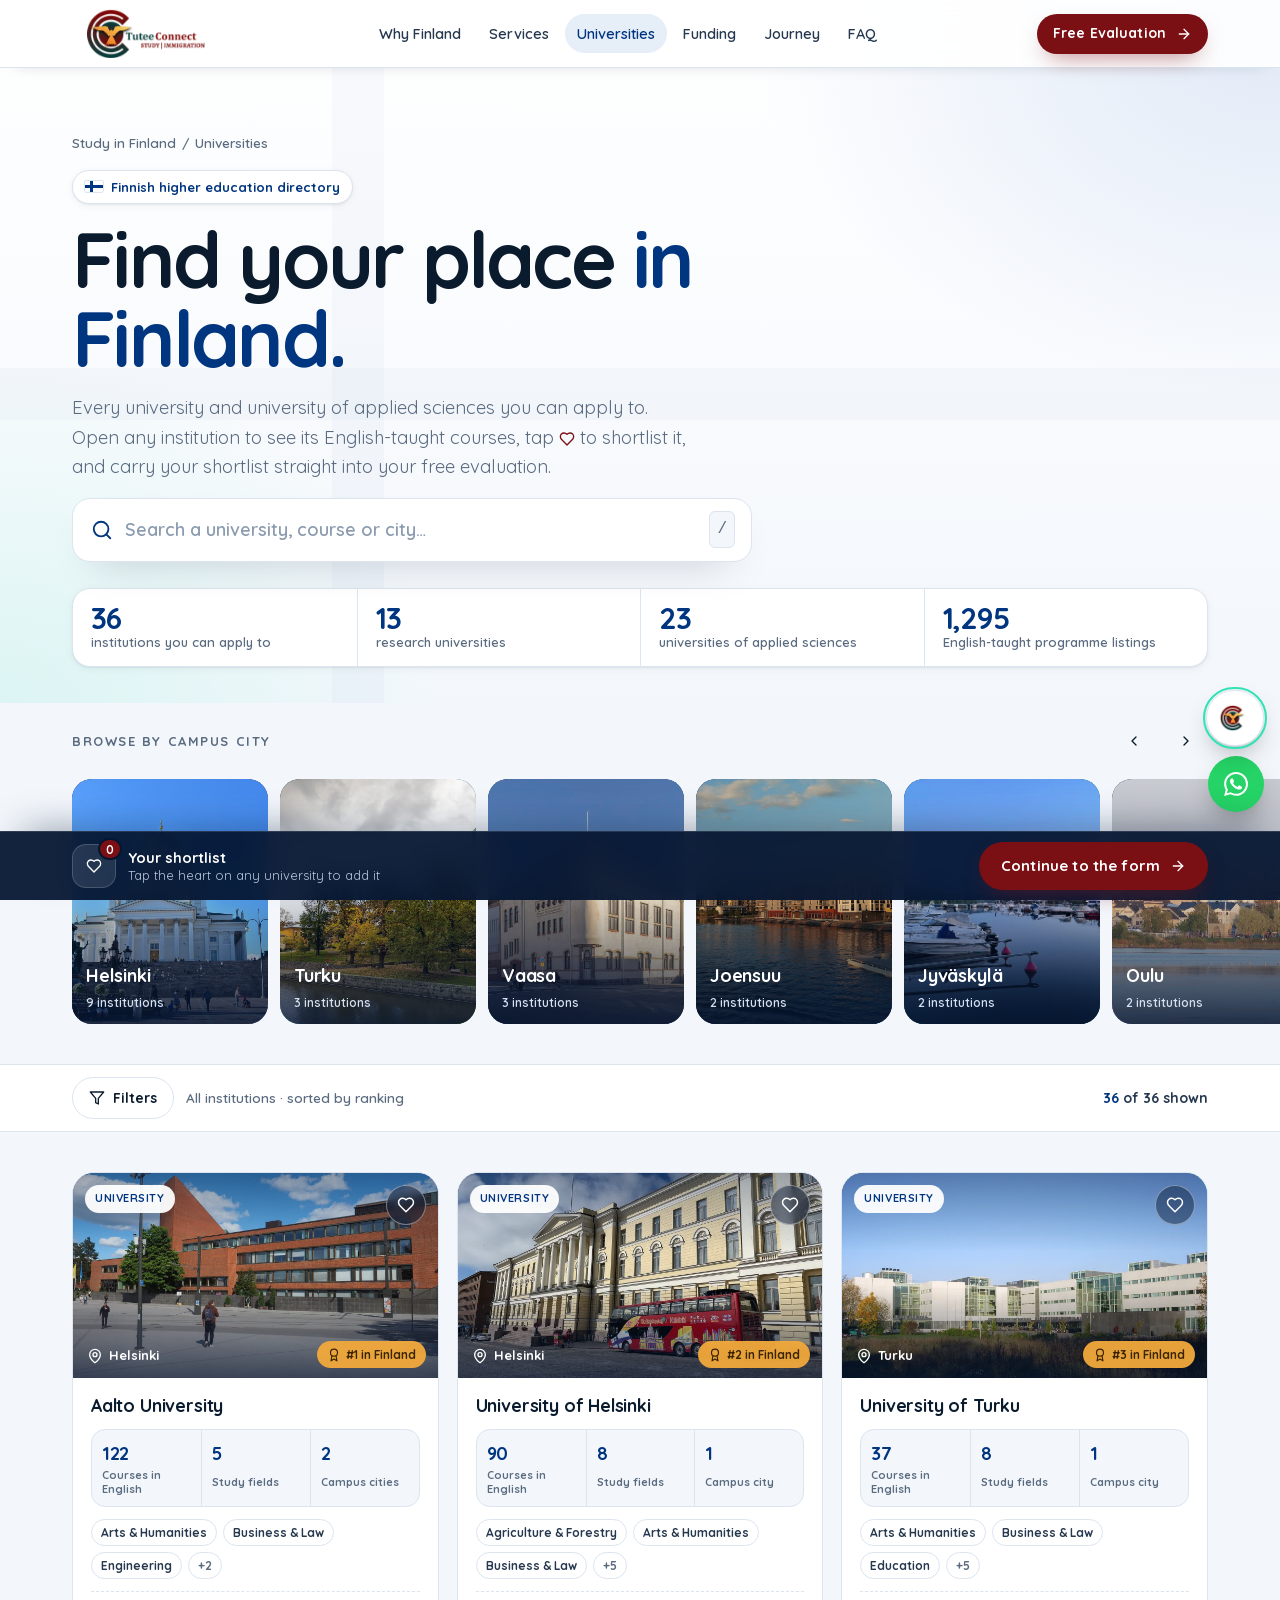
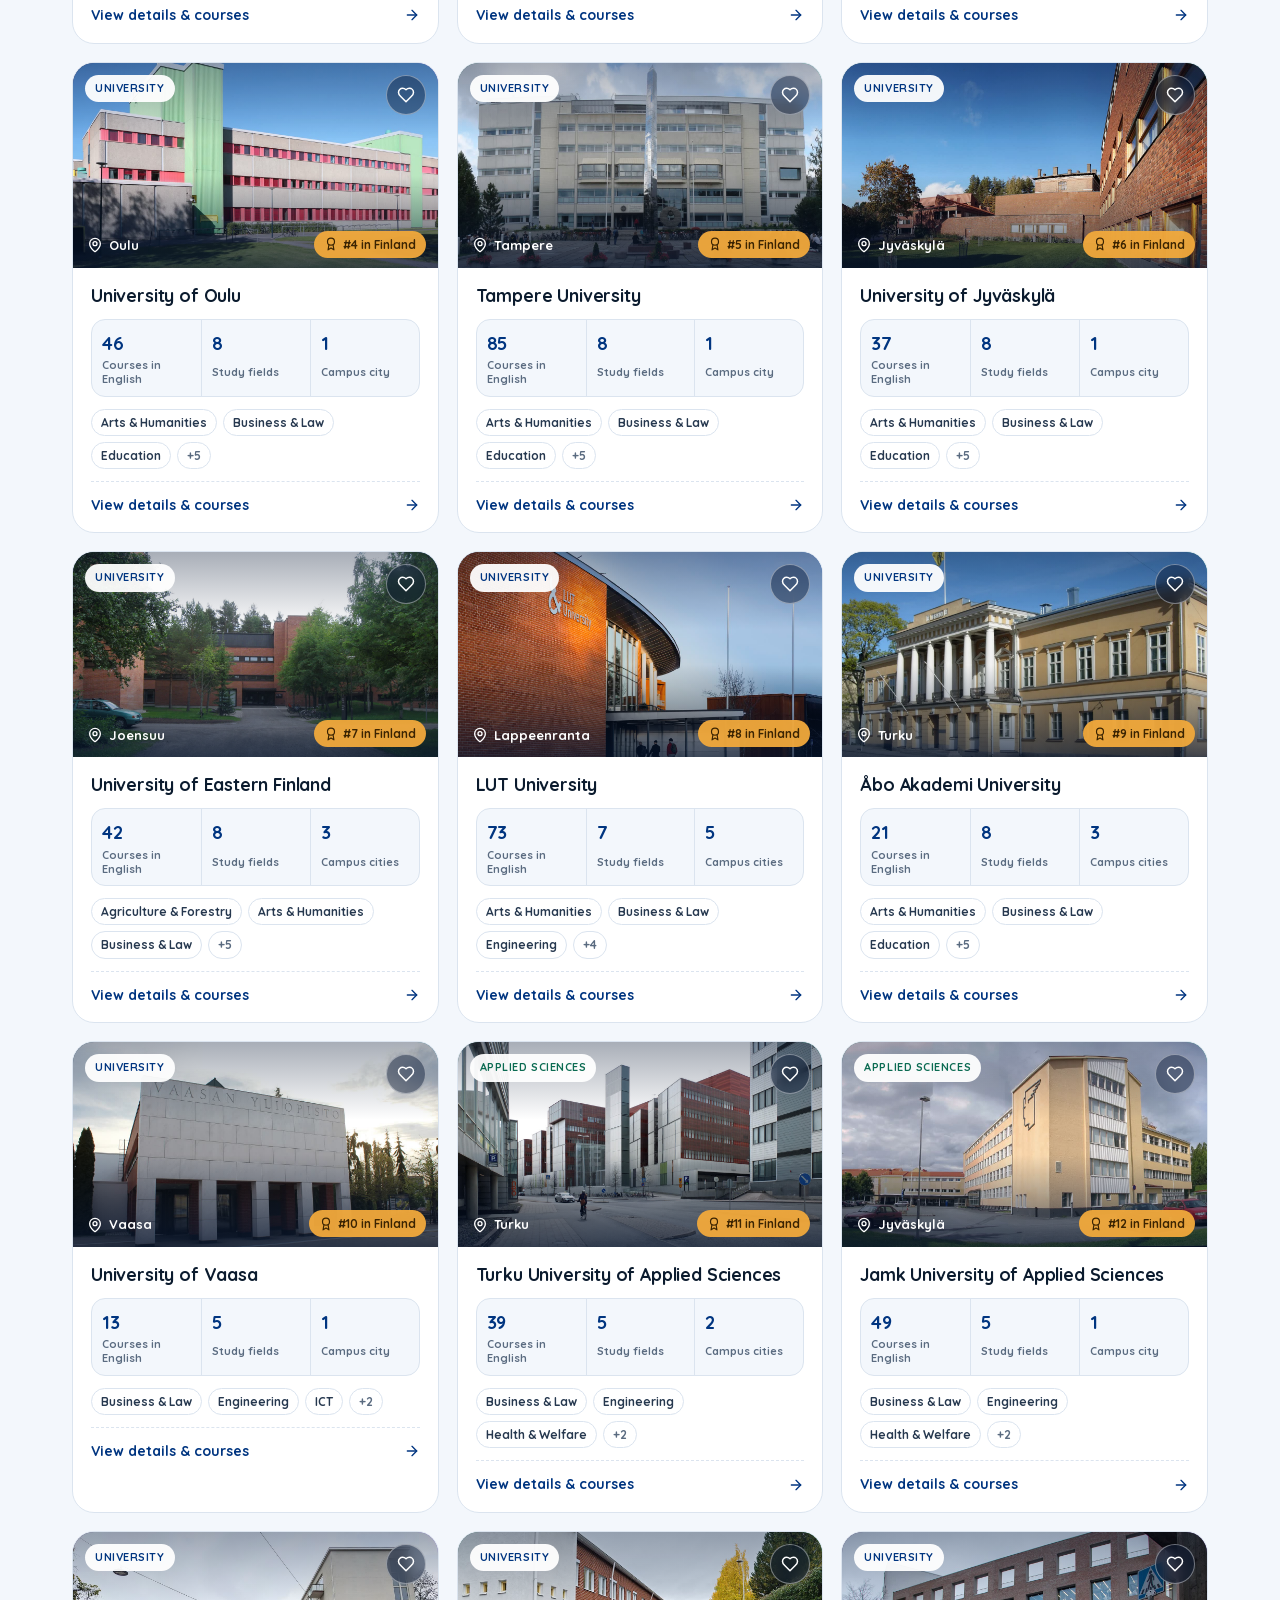
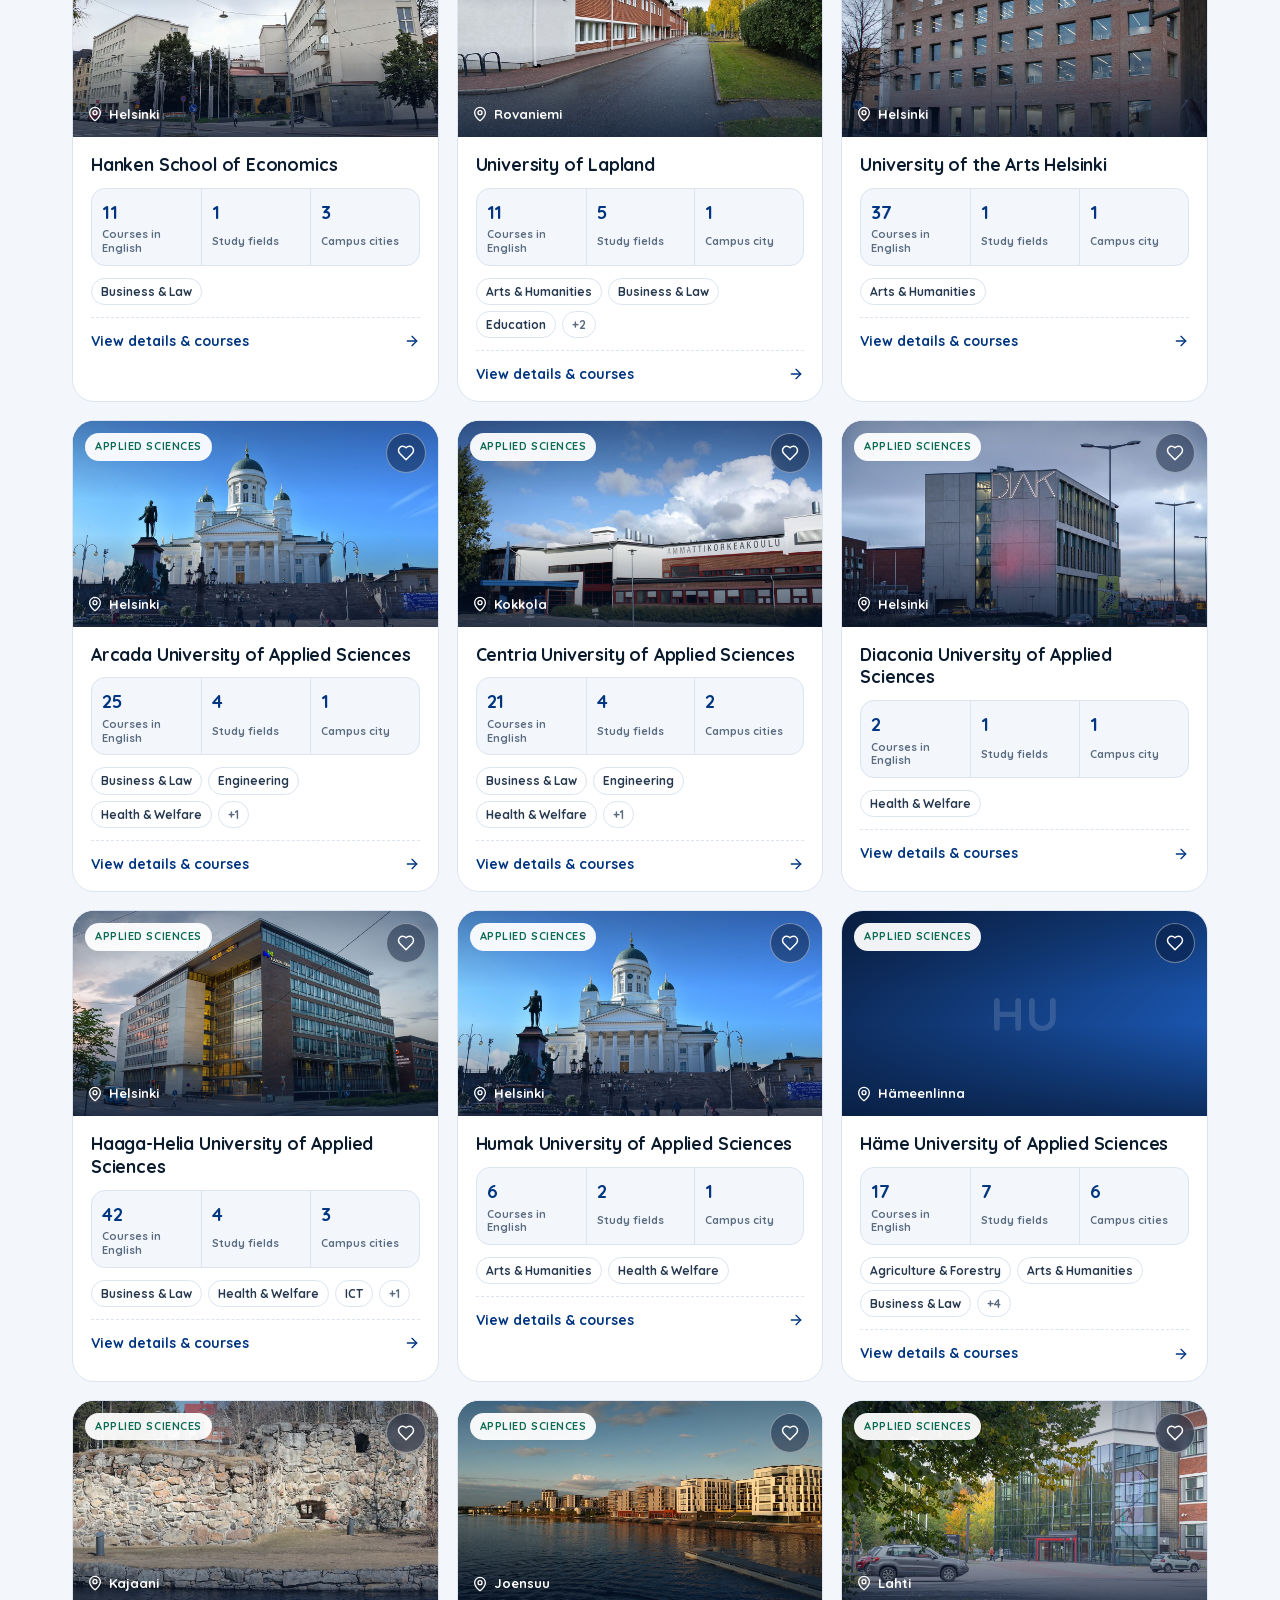
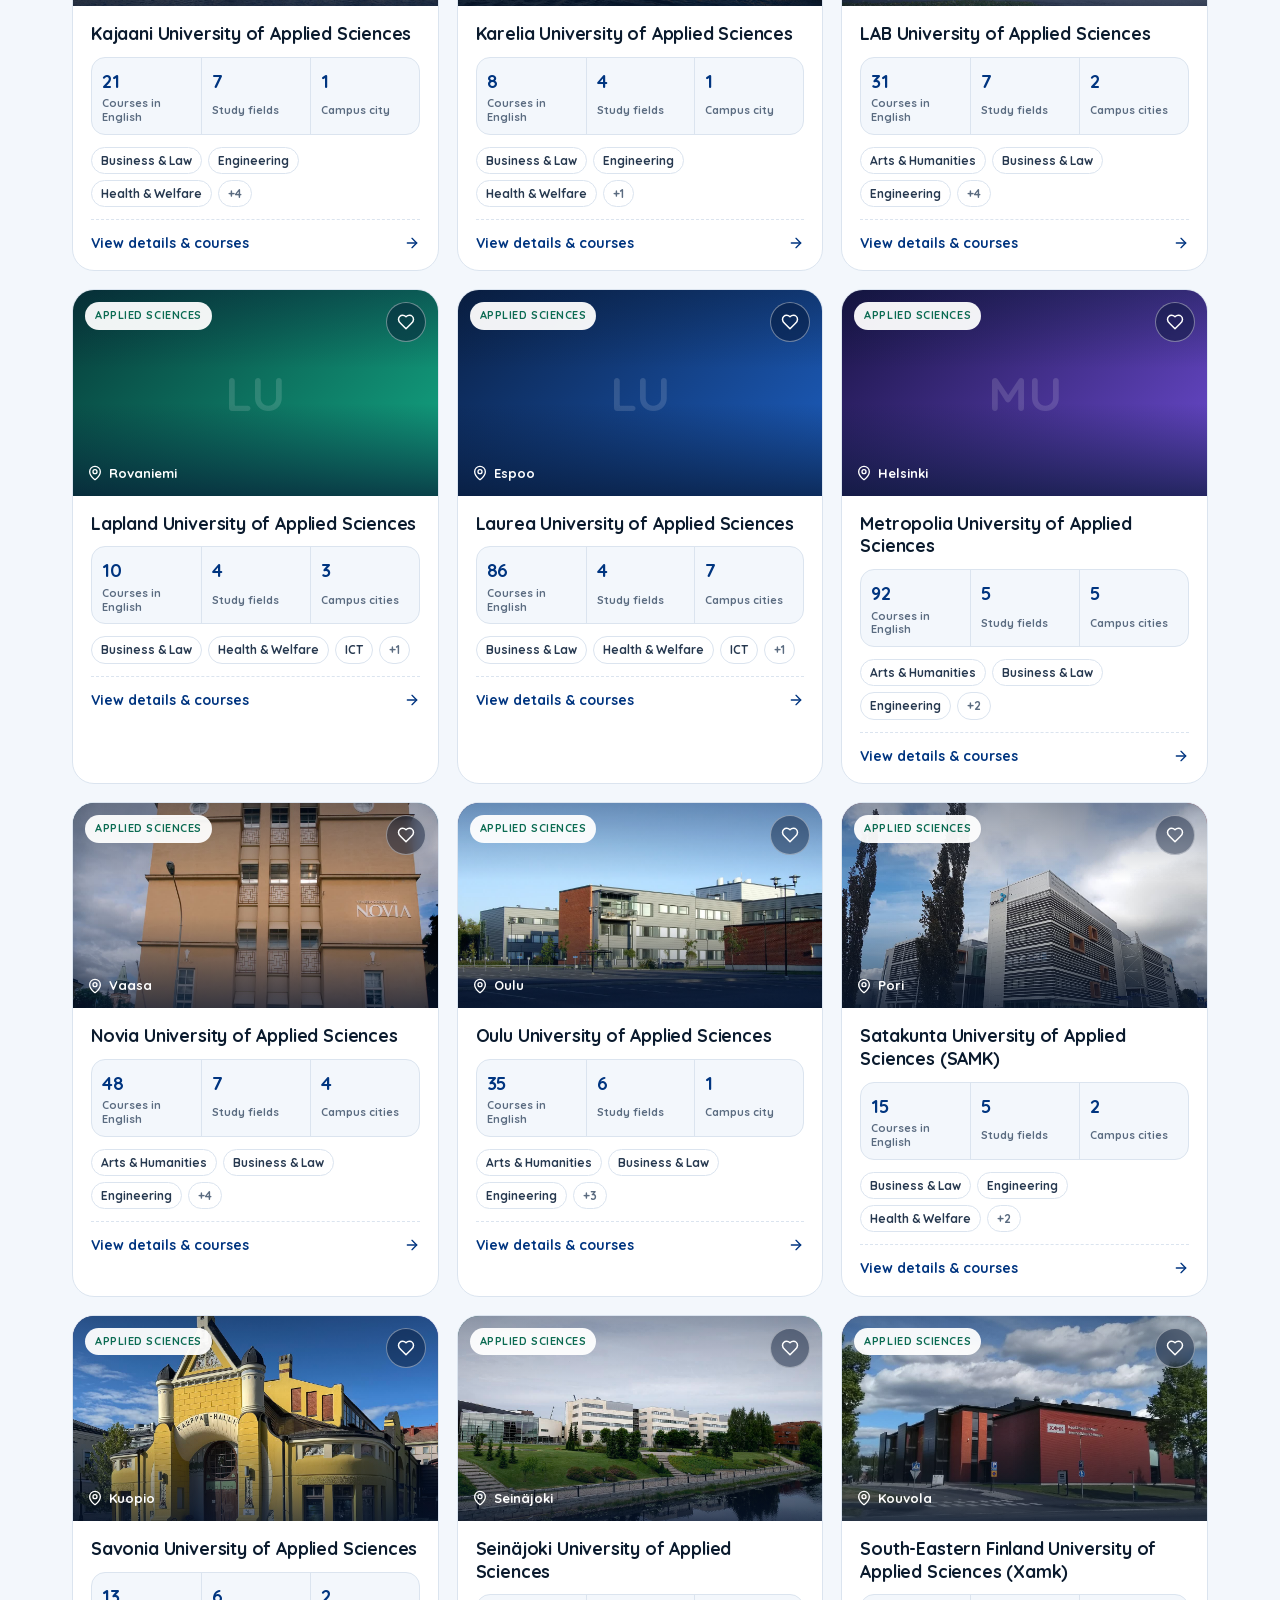
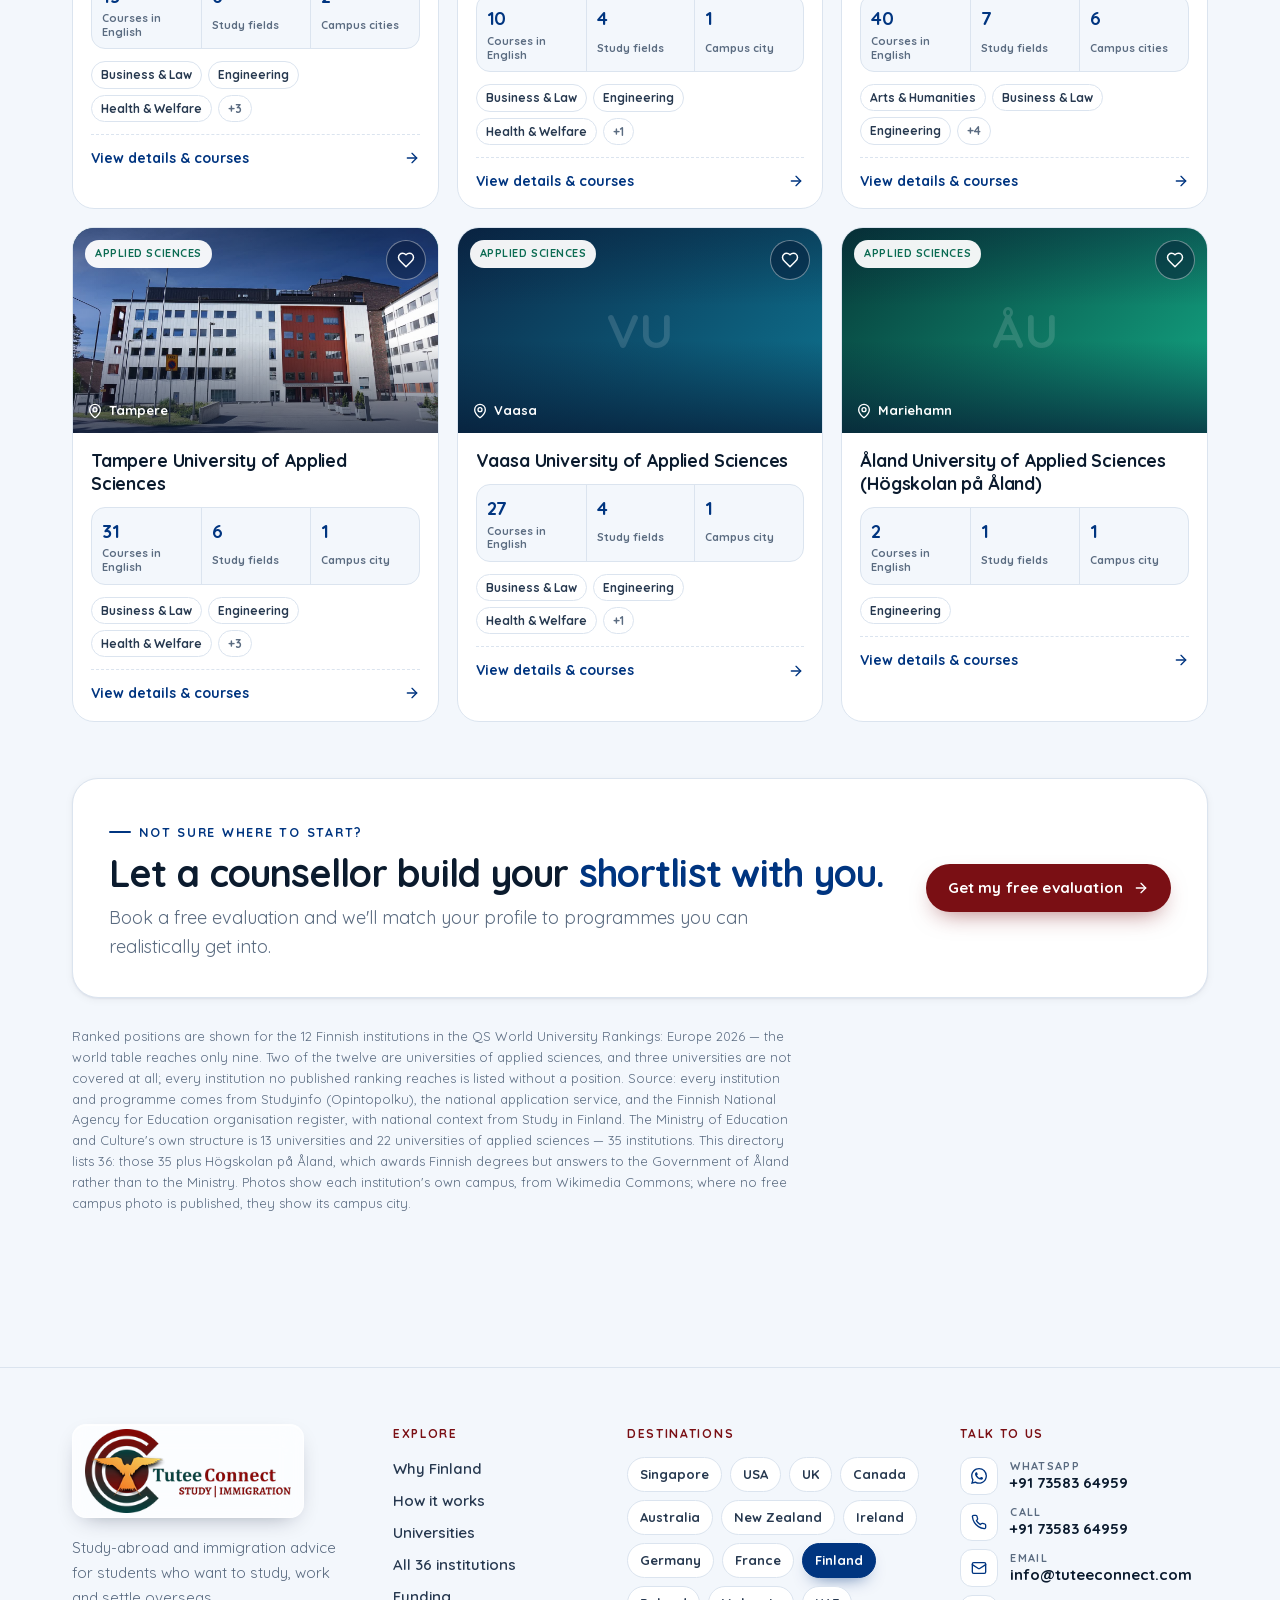
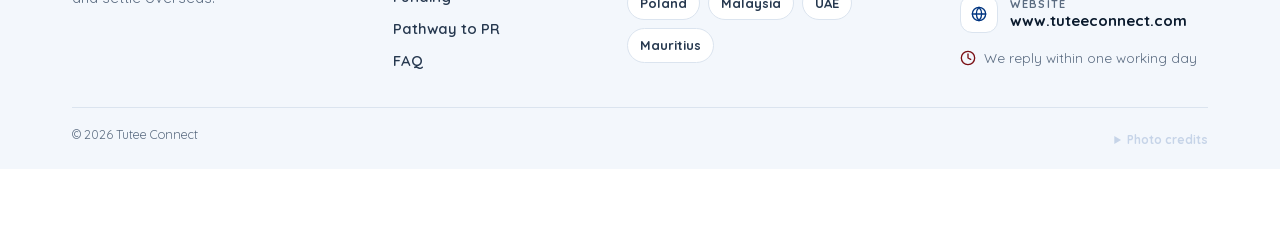
==== commit 1944e4a0: "Use a circular white favicon of the logo The tab icon is now the logo centred on a round white badge" ====
--- a/universities.html
+++ b/universities.html
@@ -7,7 +7,10 @@
   <meta name="theme-color" content="#061631">
   <title>Finnish Universities &amp; UAS Directory | Tutee Connect</title>
   <meta name="description" content="Search all 36 Finnish higher education institutions by name, study field and city. Open any university for its English-taught courses, shortlist your favourites and get a free profile evaluation from Tutee Connect.">
-  <link rel="icon" href="./assets/img/logo/icon-128.png?v=2">
+  <link rel="icon" type="image/png" sizes="32x32" href="./assets/img/logo/fav-32.png?v=4">
+  <link rel="icon" type="image/png" sizes="48x48" href="./assets/img/logo/fav-48.png?v=4">
+  <link rel="icon" type="image/png" sizes="192x192" href="./assets/img/logo/fav-192.png?v=4">
+  <link rel="apple-touch-icon" sizes="180x180" href="./assets/img/logo/apple-touch-icon.png?v=4">
   <link rel="preload" as="font" type="font/woff2" href="./assets/fonts/quicksand-latin.woff2" crossorigin>
   <link rel="stylesheet" href="./assets/css/quicksand.css">
   <link rel="stylesheet" href="./assets/css/finland.css">
--- a/assets/css/finland.css
+++ b/assets/css/finland.css
@@ -400,8 +400,6 @@
 .orb__phase[data-phase="arrive"] { color: #0b8f6c; border-color: rgba(11,143,108,.22); }
 .orb__desc { display: grid; gap: 10px; font-size: 15px; color: var(--ink-2); }
 .orb__desc p { line-height: 1.65; }
-.orb__desc > p:first-child { display: -webkit-box; -webkit-line-clamp: 3; -webkit-box-orient: vertical; overflow: hidden; }
-.orb__desc.is-full > p:first-child { display: block; }
 .orb__desc .svc__extra p { color: var(--muted); }
 .orb__points { display: grid; gap: 8px; }
 @media (min-width: 420px) { .orb__points { grid-template-columns: 1fr 1fr; } }
@@ -805,7 +803,12 @@
 
 @media (max-width: 859px) {
   .hp__vignette { background: radial-gradient(80% 30% at 50% 36%, rgba(5,15,36,.82), rgba(5,15,36,.5) 50%, rgba(5,15,36,0) 80%), linear-gradient(180deg, rgba(5,15,36,.6) 0%, rgba(5,15,36,.25) 24%, rgba(5,15,36,.45) 50%, rgba(5,15,36,.97) 76%); }
-  .hp__copy { align-items: end; max-width: none; padding-top: 46vh; padding-top: 46svh; }
+  /* The copy sits at the foot of the screen under the map; the rail clears
+     the floating buttons in the bottom corners. */
+  .hp__copy { align-items: end; max-width: none; }
+  .hp__pin { padding-bottom: 84px; }
+  .hp__tag { letter-spacing: .08em; font-size: 11px; }
+  .hp__tag, .hp__clock { white-space: nowrap; }
   .hp__h1 { font-size: clamp(2.1rem, 1.4rem + 4vw, 3rem); }
   .hp__h2 { font-size: clamp(1.9rem, 1.3rem + 3.4vw, 2.6rem); }
   .hp__p { font-size: .98rem; }
@@ -813,8 +816,10 @@
   .hp__cta .btn-glass { display: none; }
   .hp__rail li { min-width: 0; flex: 1; }
   .hp__rail button { font-size: 10px; letter-spacing: .04em; }
-  .hp__rail { flex: 1; flex-wrap: nowrap; padding-right: 64px; }
-}
+  .hp__rail { flex: 1; flex-wrap: nowrap; }
+}
+/* Tablets show the WhatsApp and call buttons bottom right; the rail stops short of them. */
+@media (min-width: 768px) and (max-width: 859px) { .hp__rail { padding-right: 72px; } }
 @media (max-height: 560px) and (orientation: landscape) {
   .hp__foot { display: none; }
   .hp__h1 { font-size: 2.2rem; }
@@ -878,6 +883,10 @@
 .ws__fig.is-on { clip-path: circle(150% at var(--ox, 50%) var(--oy, 60%)); z-index: 2; transition: clip-path .6s cubic-bezier(.65, 0, .35, 1); }
 .ws__fig img, .ws__fig video { position: absolute; inset: -14px; width: calc(100% + 28px); height: calc(100% + 28px); max-width: none; object-fit: cover;
   transform: translate(var(--px, 0px), var(--py, 0px)) scale(1.04); transition: transform .6s var(--ease); }
+/* Summer is a moving photo: a slow push in and drift across Koli's lakes
+   (individual scale/translate, so it stacks with the pointer parallax). */
+.ws__fig[data-ws-kind="3"].is-on img { animation: wsDrift 26s ease-in-out infinite alternate; }
+@keyframes wsDrift { from { scale: 1; translate: 0 0; } to { scale: 1.14; translate: -3% -2%; } }
 .ws__fig::after { content: ""; position: absolute; inset: 0; background: linear-gradient(180deg, rgba(4,16,42,.25) 0%, rgba(4,16,42,0) 30%, rgba(4,16,42,0) 55%, rgba(4,16,42,.8) 100%); }
 .ws__fig figcaption { position: absolute; left: clamp(18px, 3vw, 30px); right: 18px; bottom: clamp(18px, 3vw, 28px); z-index: 1; display: grid; gap: 8px; }
 .ws__word { font-size: clamp(2.6rem, 1.4rem + 4vw, 5.4rem); font-weight: 700; letter-spacing: -.045em; line-height: .9; color: #fff; text-shadow: 0 4px 30px rgba(0,0,0,.35);
@@ -901,6 +910,7 @@
 }
 @media (prefers-reduced-motion: reduce) {
   .ws__fig, .ws__fig.is-on, .ws__fig img, .ws__word, .ws__tilt, .js .ws__panel, .ws__track b { transition: none; }
+  .ws__fig[data-ws-kind="3"].is-on img { animation: none; }
 }
 
 /* ========================================== UNIVERSITIES (POSTCARDS)
@@ -924,17 +934,17 @@
   color: transparent; background-size: cover; background-position: center; -webkit-background-clip: text; background-clip: text; -webkit-text-stroke: 1px rgba(255,255,255,.55);
   filter: drop-shadow(0 8px 18px rgba(0,0,0,.45)); white-space: nowrap; }
 .pc__uni { margin-top: 6px; font-size: clamp(15px, 3.8cqi, 24px); font-weight: 700; color: #fff; letter-spacing: -.01em; max-width: 72%; }
-.pc__rankstamp { position: absolute; top: 7%; right: 6%; width: max(78px, 17cqi); aspect-ratio: 4 / 5; display: grid; place-items: center; align-content: center; gap: 1cqi; padding: 9px; text-align: center;
+.pc__rankstamp { position: absolute; top: 4.5%; right: 6%; width: max(78px, 17cqi); aspect-ratio: 4 / 5; display: grid; place-items: center; align-content: center; gap: 1cqi; padding: 9px; text-align: center;
   background: #fff; color: var(--fi-blue); transform: rotate(4deg);
   -webkit-mask: linear-gradient(#000 0 0) content-box, radial-gradient(circle at 5px 5px, transparent 2.6px, #000 3px) -5px -5px / 10px 10px;
   mask: linear-gradient(#000 0 0) content-box, radial-gradient(circle at 5px 5px, transparent 2.6px, #000 3px) -5px -5px / 10px 10px; }
 .pc__rankstamp b { font-size: 9cqi; line-height: .9; letter-spacing: -.05em; }
 .pc__rankstamp small { font-size: max(8px, 1.6cqi); font-weight: 800; letter-spacing: .08em; text-transform: uppercase; color: var(--brand); line-height: 1.15; }
-.pc__postmark { position: absolute; top: 30%; right: max(100px, 24cqi); width: max(64px, 15cqi); aspect-ratio: 1; border-radius: 50%; display: grid; place-items: center; align-content: center; gap: 2px; text-align: center;
+.pc__postmark { position: absolute; top: 6%; right: calc(6% + max(78px, 17cqi) + 8px); width: max(56px, 13cqi); aspect-ratio: 1; border-radius: 50%; display: grid; place-items: center; align-content: center; gap: 2px; text-align: center;
   border: 2px solid rgba(255,255,255,.55); box-shadow: 0 0 0 4px var(--night), 0 0 0 5.5px rgba(255,255,255,.35); transform: rotate(-14deg); color: rgba(255,255,255,.75);
   font-size: max(8px, 1.8cqi); font-weight: 800; letter-spacing: .12em; pointer-events: none; mix-blend-mode: screen; }
-.pc__postmark::after { content: ""; position: absolute; left: 92%; top: 30%; width: 26cqi; height: 40%;
-  background: repeating-linear-gradient(180deg, rgba(255,255,255,.4) 0 2px, transparent 2px 7px); -webkit-mask: linear-gradient(90deg, #000, transparent); mask: linear-gradient(90deg, #000, transparent); }
+.pc__postmark::after { content: ""; position: absolute; right: 92%; top: 30%; width: 18cqi; height: 40%;
+  background: repeating-linear-gradient(180deg, rgba(255,255,255,.4) 0 2px, transparent 2px 7px); -webkit-mask: linear-gradient(270deg, #000, transparent); mask: linear-gradient(270deg, #000, transparent); }
 .pc__postmark i { font-style: normal; font-size: .85em; opacity: .8; }
 .pc__flip { position: absolute; right: 6%; bottom: 7%; display: inline-flex; align-items: center; gap: 7px; padding: 8px 14px; border-radius: 999px; font-size: 13px; font-weight: 700;
   color: #fff; background: rgba(255,255,255,.12); border: 1px solid rgba(255,255,255,.3); -webkit-backdrop-filter: blur(6px); backdrop-filter: blur(6px); transition: background .2s; }
@@ -1540,7 +1550,6 @@
   .orb__tag { display: none; }
   .orb__ghost { font-size: 5rem; top: -6px; }
   .orb__desc { font-size: 14.5px; }
-  .orb__desc > p:first-child { -webkit-line-clamp: 2; }
   .orb__points li { width: 74%; padding: 11px 12px 11px 14px; font-size: 14px; }
   .orb__foot { flex-wrap: nowrap; padding: 12px 18px; gap: 10px; }
   .orb__foot .btn { flex: 1; justify-content: center; }
@@ -1695,7 +1704,7 @@
   .orb__stage { height: calc(var(--d) * .42 + 18px); padding-bottom: 14px; }
   .orb__hint { display: none; }
   .orb__content { padding: 14px 16px 4px; gap: 10px; }
-  .orb__desc > p:first-child { -webkit-line-clamp: 2; font-size: 14px; line-height: 1.55; }
+  .orb__desc > p:first-child { font-size: 14px; line-height: 1.55; }
   .orb__points li { padding: 9px 11px 9px 13px; font-size: 13.5px; }
   .orb__foot { padding: 10px 16px; }
 
@@ -1782,7 +1791,7 @@
 @media (max-width: 699px) {
   .pc { gap: 8px; }
   .pc__card { height: 284px; }
-  .pc__albumhead { font-size: 10px; white-space: nowrap; overflow: hidden; text-overflow: ellipsis; letter-spacing: .06em; }
+  .pc__albumhead { font-size: 10px; line-height: 1.3; letter-spacing: .06em; }
   .pc__stamps > li { width: 54px; }
   .pc__stamps { padding-block: 6px 8px !important; }
 }
@@ -1856,7 +1865,8 @@
   .lf__step { gap: 8px; }
   .lf__q { font-size: 1.12rem; margin-bottom: 0; }
   .lf__choice { padding: 8px 10px; }
-  .lf__choice b, .lf__choice small { white-space: nowrap; overflow: hidden; text-overflow: ellipsis; }
+  /* Labels wrap inside the card rather than running past its edge or the tick. */
+  .lf__choice b, .lf__choice small { min-width: 0; overflow-wrap: break-word; padding-right: 14px; }
   .lf__choice b { font-size: 13px; }
   .lf__choice small { font-size: 11px; }
   .lf__sub { font-size: 12px; }
@@ -1923,7 +1933,7 @@
   .sdk__body { display: grid; gap: 6px; padding: 14px 16px 16px; }
   .sdk__body h3 { font-size: 1.12rem; line-height: 1.2; padding-right: 44px; }
   .sdk__tag { font-size: 12px; font-weight: 700; color: var(--brand); }
-  .sdk__desc { font-size: 13px; line-height: 1.5; color: var(--ink-2); display: -webkit-box; -webkit-line-clamp: 3; -webkit-box-orient: vertical; overflow: hidden; }
+  .sdk__desc { font-size: 13px; line-height: 1.5; color: var(--ink-2); }
   .sdk__points { display: grid; gap: 4px; margin: 2px 0 4px; }
   .sdk__points li { display: flex; gap: 8px; align-items: flex-start; font-size: 12.5px; font-weight: 600; line-height: 1.35; color: var(--ink); }
   .sdk__points .ico { flex: none; width: 15px; height: 15px; margin-top: 1px; color: #0b8f6c; }
@@ -2187,6 +2197,11 @@
 /* Bottom bar: Tutee AI (with its name) · Free evaluation · WhatsApp. */
 .mbar .btn-ai { width: auto; padding: 0 12px 0 8px; gap: 6px; font-size: 13.5px; font-weight: 700; color: var(--ink); }
 .mbar .btn-ai img { width: 24px; height: 24px; }
+/* Narrow phones: the bar's buttons may shrink, and the Tutee AI button keeps
+   just its icon, so the WhatsApp button never runs off the screen. */
+.mbar .btn { min-width: 0; }
+.mbar .btn-primary { white-space: nowrap; padding-inline: 12px; }
+@media (max-width: 379px) { .mbar .btn-ai { width: 46px; padding: 0; } .mbar .btn-ai span { display: none; } }
 /* The glass plate only backs the logo over the hero; once the header turns
    solid (and on pages whose header is always solid) the logo sits straight
    on the bar. */
@@ -2433,7 +2448,8 @@
 .fab--call { background: var(--fi-blue); color: #fff; }
 .fab--call:hover { background: #00266b; }
 @media (min-width: 561px) { .chat { left: 16px; right: auto; } }
-@media (min-width: 768px) { .slfab { left: 88px; } }
+/* The shortlist pill sits centred at the foot of the screen. */
+.slfab { left: 50%; translate: -50% 0; white-space: nowrap; }
 @media (max-width: 767px) { .fab--call { display: none; } }
 .lf__again { display: inline-flex; align-items: center; gap: 6px; margin-top: 2px; padding: 6px 10px; border-radius: 999px; border: 0; background: none;
   font: inherit; font-size: 13.5px; font-weight: 700; color: var(--fi-blue); cursor: pointer; }
@@ -2458,27 +2474,245 @@
 }
 
 /* ================================================= HEADER LOGO · ICON SWAP
-   Over the hero (and any dark section) the header shows just the round
-   Tutee Connect icon on a glass disc. When the white bar appears the disc
-   widens into the full logo: the plate grows, the icon fades and shrinks
-   away and the wordmark fades in, all on one curve. */
-.logo__plate--swap { position: relative; overflow: hidden; box-sizing: border-box; height: 56px; width: 56px; padding: 0 !important; border-radius: 50% !important;
-  justify-content: flex-start; align-items: center;
-  transition: width .55s var(--ease), border-radius .55s var(--ease), background .4s, box-shadow .4s, border-color .4s; }
-.logo__plate--swap .brandmark--icon { position: absolute; left: 3px; top: 3px; width: 48px; height: 48px; border-radius: 50%; object-fit: cover;
-  transition: opacity .3s ease, transform .55s var(--ease); }
-.logo__plate--swap .brandmark--header { flex: none; height: 48px; width: auto; margin: 0 0 0 12px !important; opacity: 0; transform: translateX(-10px);
-  transition: opacity .35s ease, transform .55s var(--ease); }
-.header.is-scrolled .logo__plate--swap { width: 142px; border-radius: 14px !important; }
-.header.is-scrolled .logo__plate--swap .brandmark--icon { opacity: 0; transform: scale(.6) rotate(-20deg); }
-.header.is-scrolled .logo__plate--swap .brandmark--header { opacity: 1; transform: none; transition-delay: .12s; }
-@media (max-width: 479px) {
-  .logo__plate--swap { width: 52px; height: 52px; }
-  .logo__plate--swap .brandmark--icon { width: 44px; height: 44px; }
-  .logo__plate--swap .brandmark--header { height: 44px; margin-left: 10px !important; }
-  .header.is-scrolled .logo__plate--swap { width: 128px; }
-}
+   Over the hero (and any dark section) the header shows the C-and-bird mark
+   on a light glass orb with an aurora rim. When the white bar appears the
+   orb stretches into a pill, its glass fades out, the mark slips away and
+   the wordmark is wiped in from the left, all on one ease-in-out curve.
+   Everything that moves is animatable: the orb's glass is a layer whose
+   opacity fades (a gradient cannot cross-fade), the height and corner
+   radius never change, and the shadows keep the same number of layers. */
+.header .logo__plate--swap { --e: cubic-bezier(.65, 0, .35, 1); --h: 50px; --mk: 38px; --lh: 44px; --wide: 136px;
+  position: relative; isolation: isolate; overflow: hidden; box-sizing: border-box; display: flex; align-items: center; justify-content: flex-start;
+  width: var(--h); height: var(--h); padding: 0 !important; border-radius: calc(var(--h) / 2) !important;
+  background: none !important; -webkit-backdrop-filter: none; backdrop-filter: none;
+  border: 2px solid rgba(47,227,180,.8);
+  box-shadow: 0 0 0 4px rgba(47,227,180,.12), 0 0 22px -4px rgba(47,227,180,.6), 0 10px 22px -12px rgba(0,0,0,.7), inset 0 1px 1px rgba(255,255,255,.9);
+  transition: width .7s var(--e), border-color .6s var(--e), box-shadow .6s var(--e); }
+.header .logo__plate--swap::before { content: ""; position: absolute; inset: 0; z-index: -1; border-radius: inherit;
+  background: radial-gradient(circle at 34% 28%, #ffffff 0%, #f3f8fd 45%, #dde9f5 100%); transition: opacity .55s var(--e); }
+/* Whole-pixel geometry keeps the mark sharp: 50px orb - 2px border each side
+   = 46px inside, so the 38px mark sits exactly 4px in. At rest nothing is
+   transformed; transforms only run while it animates away. */
+.header .logo__plate--swap .brandmark--icon { position: absolute; left: calc((var(--h) - 4px - var(--mk)) / 2); top: calc((var(--h) - 4px - var(--mk)) / 2);
+  width: var(--mk); height: var(--mk); margin: 0; border-radius: 0; object-fit: contain; transform: none; transform-origin: 50% 50%;
+  transition: opacity .4s var(--e) .2s, transform .7s var(--e) .1s; }
+.header .logo__plate--swap .brandmark--header { flex: none; height: var(--lh); width: 108px; margin: 0 0 0 12px !important; transform: none; backface-visibility: visible;
+  opacity: 0; clip-path: inset(0 100% 0 0); transition: opacity .35s var(--e), clip-path .55s var(--e); }
+
+/* White bar: a clear pill holding the full logo. */
+.header.is-scrolled .logo__plate--swap { width: var(--wide); border-color: rgba(47,227,180,0);
+  box-shadow: 0 0 0 4px rgba(47,227,180,0), 0 0 22px -4px rgba(47,227,180,0), 0 10px 22px -12px rgba(0,0,0,0), inset 0 1px 1px rgba(255,255,255,0); }
+.header.is-scrolled .logo__plate--swap::before { opacity: 0; }
+.header.is-scrolled .logo__plate--swap .brandmark--icon { opacity: 0; transform: translateX(-8px) scale(.7);
+  transition: opacity .3s var(--e), transform .6s var(--e); }
+.header.is-scrolled .logo__plate--swap .brandmark--header { opacity: 1; clip-path: inset(0 0 0 0);
+  transition: opacity .45s var(--e) .15s, clip-path .65s var(--e) .1s; }
+
 @media (prefers-reduced-motion: reduce) {
-  .logo__plate--swap, .logo__plate--swap .brandmark--icon, .logo__plate--swap .brandmark--header { transition: opacity .2s; transform: none !important; }
-}
-
+  .header .logo__plate--swap, .header .logo__plate--swap::before, .header .logo__plate--swap .brandmark--icon, .header .logo__plate--swap .brandmark--header { transition-duration: .01s !important; transition-delay: 0s !important; }
+}
+/* The header has a 1px bottom border, leaving 67px to centre in; the extra 1px
+   below the logo keeps the 50px plate on a whole pixel (8px from the top). */
+.header .logo:has(.logo__plate--swap) { margin-bottom: 1px; }
+/* Full logo in the drawer and footer: whole-pixel widths so it isn't softened
+   by a fractional size (the artwork is 2000 x 814). */
+.brandmark--drawer { width: 138px; height: 56px; }
+.brandmark--footer { width: 206px; height: 84px; }
+@media (max-width: 699px) { .ft__brand .brandmark--footer { width: 142px; height: 58px; } }
+
+/* ============================================== HERO TOP ROW · CLOCK
+   The Helsinki clock sits in a dark frosted pill, so it reads cleanly
+   wherever the particle map of Finland falls behind it. */
+.hp__meta { position: relative; z-index: 3; }
+.hp__clock { box-sizing: border-box; height: 34px; padding: 0 12px; border-radius: 999px; background: rgba(4,14,36,.55); border: 1px solid rgba(159,233,213,.22);
+  -webkit-backdrop-filter: blur(10px) saturate(1.3); backdrop-filter: blur(10px) saturate(1.3); box-shadow: 0 8px 20px -14px rgba(0,0,0,.8); }
+@media (max-width: 699px) { .hp__clock { height: 30px; padding: 0 10px; font-size: 12px; } }
+
+/* ============================================== TUTEE AI BUTTON · LABELLED
+   The bottom-left launcher reads "Tutee AI" beside the logo. */
+.fab.fab--ai { width: auto; padding: 0 16px 0 10px; gap: 8px; grid-auto-flow: column; border-radius: 999px; }
+.fab--ai::after { border-radius: inherit; }
+.fab__label { font-size: 14px; font-weight: 800; color: var(--ink); white-space: nowrap; }
+@media (max-width: 767px) { .fab.fab--ai { height: 48px; padding: 0 14px 0 8px; } .fab--ai img { width: 26px; height: 26px; } .fab__label { font-size: 13px; } }
+
+/* ============================================== WHY FINLAND · REASON CUBE
+   A six-sided 3D cube on ice blue. Scrolling over the cube, a drag or the
+   tabs roll it (JS sets its orientation); every face's drawing
+   reads --p (how far it has rolled to the front, 0-1) so it scrubs with
+   the roll, and --shade darkens faces as they turn away. The glow behind
+   takes the colour of the reason in front (--rc, animatable via @property). */
+@property --rc { syntax: '<color>'; inherits: true; initial-value: #ffcf4a; }
+.rx { --rc: #ffcf4a; position: relative; background: var(--ice); transition: --rc .8s var(--ease); }
+.rx__pin { position: relative; overflow: hidden; padding: 16px 0 14px; }
+.rx__pin::before { content: ""; position: absolute; inset: -10%; pointer-events: none;
+  background: radial-gradient(38% 46% at 74% 50%, color-mix(in srgb, var(--rc) 32%, transparent), transparent 70%),
+              radial-gradient(28% 34% at 12% 88%, color-mix(in srgb, var(--rc) 14%, transparent), transparent 70%); }
+.rx__track { position: absolute; left: 0; bottom: 30%; z-index: 0; white-space: nowrap; pointer-events: none;
+  font-size: clamp(110px, 17vw, 250px); font-weight: 800; letter-spacing: -.04em; line-height: 1; text-transform: uppercase;
+  color: transparent; -webkit-text-stroke: 1.5px rgba(0,53,128,.11); }
+.rx__track span { display: inline-block; padding-left: 4vw; will-change: transform; }
+.rx__grid { position: relative; z-index: 1; display: grid; gap: 12px; }
+.rx__copy { display: contents; }
+.rx__copy > .eyebrow { order: 1; }
+.rx__title { order: 2; margin: 0; }
+.rx__stage { order: 3; }
+.rx__navs { order: 4; }
+.rx__steps { order: 5; }
+
+/* Tabs: six round icons on phones, a 3 x 2 grid of labelled tabs on desktop. */
+.rx__navs { display: grid; grid-template-columns: repeat(6, 1fr); gap: 6px; }
+.rx__nav { position: relative; display: flex; align-items: center; justify-content: center; gap: 7px; height: 44px; border-radius: 12px; overflow: hidden;
+  font-weight: 700; font-size: 14px; color: var(--muted); background: rgba(255,255,255,.65); border: 1px solid var(--line);
+  transition: color .3s, background .3s, border-color .3s, box-shadow .3s; }
+.rx__nav .ico { width: 18px; height: 18px; color: color-mix(in srgb, var(--c) 70%, var(--ink)); }
+.rx__nav > span { display: none; }
+.rx__nav i { position: absolute; left: 10px; right: 10px; bottom: 5px; height: 3px; border-radius: 3px; background: var(--line); overflow: hidden; }
+.rx__nav i::after { content: ""; position: absolute; inset: 0; background: var(--c); transform-origin: left; transform: scaleX(var(--f, 0)); }
+.rx__nav.is-on { color: var(--ink); background: #fff; border-color: color-mix(in srgb, var(--c) 60%, transparent); box-shadow: var(--shadow-sm); }
+.rx__nav:focus-visible { outline: 2px solid var(--fi-blue); outline-offset: 2px; }
+
+.rx__steps { display: grid; }
+.rx__step { grid-area: 1 / 1; display: grid; gap: 8px; align-content: start; visibility: hidden; opacity: 0; transition: opacity .3s, visibility 0s .3s; }
+.rx__step.is-on { visibility: visible; opacity: 1; transition: opacity .2s; }
+.rx__count { margin: 0; font-size: 12px; font-weight: 800; letter-spacing: .1em; text-transform: uppercase; color: var(--muted); }
+.rx__count b { color: var(--ink); }
+.rx__h { margin: 0; font-size: clamp(21px, 1rem + 1.4vw, 36px); line-height: 1.14; letter-spacing: -.02em; color: var(--ink); }
+/* Split text: words rise out of a blur, one after another. */
+.rx__w { display: inline-block; opacity: 0; transform: translateY(.55em) rotate(3deg); filter: blur(8px);
+  transition: opacity .5s var(--ease), transform .7s var(--ease), filter .5s var(--ease); transition-delay: calc(var(--wi) * 55ms); }
+.rx__step.is-on .rx__w { opacity: 1; transform: none; filter: none; }
+.rx__p, .rx__tc { margin: 0; opacity: 0; transform: translateY(12px); transition: opacity .5s var(--ease), transform .6s var(--ease); }
+.rx__p { font-size: 14px; line-height: 1.55; color: var(--muted); max-width: 52ch; }
+.rx__tc { display: flex; align-items: flex-start; gap: 8px; font-size: 14px; font-weight: 700; color: var(--ink); }
+.rx__tc .ico { margin-top: 2px; color: var(--fi-blue); }
+.rx__tags { display: flex; flex-wrap: wrap; gap: 6px; margin: 0; padding: 0; list-style: none; opacity: 0; transform: translateY(12px);
+  transition: opacity .5s var(--ease), transform .6s var(--ease); }
+.rx__tags li { padding: 4px 10px; border-radius: 999px; font-size: 12.5px; font-weight: 700; color: var(--ink-2); background: #fff; border: 1px solid var(--line);
+  box-shadow: inset 3px 0 0 var(--rc); }
+.rx__step.is-on .rx__tags { opacity: 1; transform: none; transition-delay: .3s; }
+/* Job types with details: a dotted underline marks them; hover, focus or a
+   tap opens a small card above the tag. */
+.rx__tags li:has(.rx__tagbtn) { padding: 0; }
+.rx__tagbtn { position: relative; padding: 4px 10px; border-radius: inherit; font: inherit; color: inherit; cursor: help;
+  text-decoration: underline dotted color-mix(in srgb, var(--rc) 80%, var(--ink)); text-underline-offset: 3px; }
+.rx__tagbtn:focus-visible { outline: 2px solid var(--fi-blue); outline-offset: 2px; }
+.rx__tags li:has(.rx__tagbtn:hover, .rx__tagbtn.is-open) { border-color: color-mix(in srgb, var(--rc) 60%, var(--line)); background: #fffdf8; }
+.rx__tip { position: absolute; left: var(--tip-x, 0px); bottom: calc(100% + 10px); z-index: 20; width: max-content; max-width: min(260px, calc(100vw - 32px));
+  padding: 10px 12px; border-radius: 12px; text-align: left; text-decoration: none; white-space: normal;
+  font-size: 13px; font-weight: 600; line-height: 1.45; color: #e6eefa; background: var(--night); box-shadow: 0 16px 30px -14px rgba(6,22,49,.7);
+  opacity: 0; transform: translateY(6px); pointer-events: none; transition: opacity .2s var(--ease), transform .25s var(--ease); }
+.rx__tip::after { content: ""; position: absolute; left: calc(18px - var(--tip-x, 0px)); top: 100%; border: 6px solid transparent; border-top-color: var(--night); }
+.rx__tagbtn.is-open .rx__tip { opacity: 1; transform: none; }
+.rx__step.is-on .rx__p { opacity: 1; transform: none; transition-delay: .22s; }
+.rx__step.is-on .rx__tc { opacity: 1; transform: none; transition-delay: .36s; }
+
+/* The cube: six square faces of side --s, placed front, right, top, left,
+   bottom, back (the order it rolls through). */
+.rx__stage { --s: min(220px, 60vw); position: relative; display: grid; place-items: center; min-height: calc(var(--s) + 24px);
+  touch-action: none; user-select: none; -webkit-user-select: none; cursor: grab; }
+.rx__stage.is-drag { cursor: grabbing; }
+.rx__scene { position: relative; width: var(--s); height: var(--s); perspective: 1200px; }
+.rx__cube { position: absolute; inset: 0; transform-style: preserve-3d; will-change: transform; transform: translateZ(calc(var(--s) / -2)); }
+.rx__face { position: absolute; inset: 0; display: grid; grid-template-rows: auto 1fr auto auto; gap: 4px; padding: 14px; border-radius: 20px; overflow: hidden; color: #dfe8f5;
+  backface-visibility: hidden; -webkit-backface-visibility: hidden; border: 1px solid rgba(255,255,255,.1);
+  background: radial-gradient(110% 80% at 100% 0%, color-mix(in srgb, var(--c) 34%, transparent), transparent 62%), linear-gradient(165deg, #0f2d5f, var(--night) 72%);
+  box-shadow: inset 0 1px 0 rgba(255,255,255,.08), inset 0 0 0 1px color-mix(in srgb, var(--c) 14%, transparent); }
+.rx__face:nth-child(1) { transform: translateZ(calc(var(--s) / 2)); }
+.rx__face:nth-child(2) { transform: rotateY(90deg) translateZ(calc(var(--s) / 2)); }
+.rx__face:nth-child(3) { transform: rotateX(90deg) translateZ(calc(var(--s) / 2)); }
+.rx__face:nth-child(4) { transform: rotateY(-90deg) translateZ(calc(var(--s) / 2)); }
+.rx__face:nth-child(5) { transform: rotateX(-90deg) translateZ(calc(var(--s) / 2)); }
+.rx__face:nth-child(6) { transform: rotateY(180deg) translateZ(calc(var(--s) / 2)); }
+/* Each face is a photo of that side of Finland. It eases out of a slight
+   zoom as the face rolls to the front, under a veil that keeps the top
+   row and the number at the bottom readable. */
+.rx__photo { position: absolute; inset: 0; width: 100%; height: 100%; object-fit: cover; pointer-events: none; -webkit-user-drag: none;
+  transform: scale(calc(1.16 - var(--p, 1) * .16)); filter: brightness(.88) saturate(1.08); }
+.rx__veil { position: absolute; inset: 0; pointer-events: none;
+  background: radial-gradient(90% 60% at 100% 0%, color-mix(in srgb, var(--c) 28%, transparent), transparent 70%),
+              linear-gradient(180deg, rgba(6,22,49,.45) 0%, rgba(6,22,49,.35) 20%, rgba(6,22,49,.72) 29%, rgba(6,22,49,.82) 50%, rgba(6,22,49,.9) 66%, rgba(6,22,49,.97) 100%); }
+.rx__top, .rx__stat, .rx__art { position: relative; z-index: 1; }
+.rx__stat { grid-row: 3; }
+.rx__art { grid-row: 4; }
+.rx__name, .rx__stat > span, .rx__stat b { text-shadow: 0 1px 10px rgba(2,10,24,.75); }
+/* The name row sits on its own dark pill, so it reads over a bright sky. */
+.rx__top { padding: 4px 12px 4px 4px; border-radius: 999px; background: rgba(6,22,49,.62); border: 1px solid rgba(255,255,255,.12); }
+/* A glint sweeps across as the face rolls in; faces darken as they turn away. */
+.rx__face::before { content: ""; position: absolute; inset: 0; pointer-events: none; z-index: 2;
+  background: linear-gradient(110deg, transparent 35%, rgba(255,255,255,.13) 48%, transparent 60%); transform: translateX(calc((1 - var(--p, 1)) * -110%)); }
+.rx__face::after { content: ""; position: absolute; inset: 0; border-radius: inherit; pointer-events: none; z-index: 3; background: #020a18; opacity: calc(var(--shade, 0) * .85); }
+.rx__top { display: flex; align-items: center; gap: 8px; }
+.rx__ico { display: grid; place-items: center; width: 28px; height: 28px; flex: none; border-radius: 50%; color: var(--c);
+  background: rgba(255,255,255,.07); border: 1px solid color-mix(in srgb, var(--c) 40%, transparent); }
+.rx__ico .ico { width: 16px; height: 16px; }
+.rx__name { font-size: 14px; font-weight: 700; color: #fff; }
+.rx__no { margin-left: auto; font-size: 11px; font-weight: 800; letter-spacing: .08em; color: var(--c); }
+.rx__stat { align-self: center; display: grid; gap: 4px; }
+.rx__stat b { font-size: 44px; line-height: .92; font-weight: 800; letter-spacing: -.04em; color: var(--c); font-variant-numeric: tabular-nums; }
+.rx__stat > span { font-size: 12px; font-weight: 600; line-height: 1.3; color: #a9bad3; }
+.rx__art { height: 46px; }
+.rx__svg { display: block; width: 100%; height: 100%; overflow: visible; }
+.rx__svg text { text-anchor: middle; font: 700 11px "Quicksand", system-ui, sans-serif; fill: #8ea3c2; }
+.rx__bar { fill: var(--c); transform-box: fill-box; transform-origin: bottom; transform: scaleY(clamp(0, calc(var(--p, 1) * 1.6 - var(--i) * .05), 1)); }
+.rx__base { stroke: rgba(255,255,255,.2); stroke-width: 2; }
+.rx__ringbg { fill: none; stroke: rgba(255,255,255,.08); stroke-width: 9; }
+.rx__ring { fill: none; stroke: var(--c); stroke-width: 9; stroke-linecap: round; stroke-dasharray: 100; stroke-dashoffset: calc(100 - var(--p, 1) * 100);
+  transform: rotate(-90deg); transform-origin: 110px 60px; }
+.rx__tick { stroke: rgba(255,255,255,.28); stroke-width: 2; stroke-linecap: round; }
+.rx__hand { stroke: #fff; stroke-width: 4; stroke-linecap: round; transform-origin: 110px 60px; transform: rotate(calc(var(--p, 1) * 360deg)); }
+.rx__hub { fill: var(--c); }
+.rx__route { fill: none; stroke: var(--c); stroke-width: 4; stroke-linecap: round; stroke-dasharray: 100; stroke-dashoffset: calc(100 - var(--p, 1) * 100); }
+.rx__stop { fill: #0b2550; stroke: var(--c); stroke-width: 3; }
+.rx__stop--end { fill: var(--c); opacity: var(--p, 1); }
+.rx__sun { fill: var(--c); opacity: .9; transform-box: fill-box; transform-origin: center; transform: scale(var(--p, 1)); }
+.rx__wave { fill: none; stroke: var(--c); stroke-width: 4; stroke-linecap: round; stroke-dasharray: 100;
+  stroke-dashoffset: calc(100 - clamp(0, calc(var(--p, 1) * 1.5 - var(--i) * .2), 1) * 100); opacity: calc(1 - var(--i) * .25); }
+.rx__pulse { fill: color-mix(in srgb, var(--c) 16%, transparent); transform-box: fill-box; transform-origin: center; transform: scale(calc(.4 + var(--p, 1) * .6)); opacity: var(--p, 1); }
+.rx__shield { fill: color-mix(in srgb, var(--c) 18%, transparent); stroke: var(--c); stroke-width: 4; stroke-linejoin: round; stroke-dasharray: 100;
+  stroke-dashoffset: calc(100 - clamp(0, calc(var(--p, 1) * 1.4), 1) * 100); }
+.rx__okay { fill: none; stroke: #fff; stroke-width: 6; stroke-linecap: round; stroke-linejoin: round; stroke-dasharray: 100;
+  stroke-dashoffset: calc(100 - clamp(0, calc(var(--p, 1) * 2.2 - 1.2), 1) * 100); }
+.rx__floor { position: absolute; left: 6%; right: 6%; bottom: -26px; height: 28px; border-radius: 50%; pointer-events: none;
+  background: radial-gradient(closest-side, rgba(6,22,49,.3), transparent); filter: blur(4px); }
+.rx__hint { display: none; }
+
+@media (min-width: 900px) {
+  .rx__pin { padding: clamp(64px, 8vw, 104px) 0; }
+  .rx__grid { grid-template-columns: 1fr 1fr; align-items: center; gap: clamp(28px, 4vw, 64px); }
+  .rx__copy { display: grid; gap: 18px; align-content: center; min-width: 0; }
+  .rx__track { bottom: 3%; }
+  .rx__navs { grid-template-columns: repeat(3, 1fr); }
+  .rx__nav { height: 46px; }
+  .rx__nav > span { display: inline; }
+  .rx__p { font-size: 16px; line-height: 1.6; }
+  .rx__tc { font-size: 15px; }
+  .rx__step { gap: 12px; }
+  .rx__stage { --s: min(360px, 28vw, calc(100svh - var(--header-h) - 230px)); min-height: calc(var(--s) * 1.5); }
+  .rx__scene { perspective: 1500px; }
+  .rx__face { padding: clamp(16px, 1.8vw, 24px); gap: 8px; border-radius: 26px; }
+  .rx__ico { width: 38px; height: 38px; }
+  .rx__ico .ico { width: 20px; height: 20px; }
+  .rx__name { font-size: 18px; }
+  .rx__no { font-size: 12px; }
+  .rx__stat b { font-size: clamp(52px, 5.4vw, 92px); }
+  .rx__stat > span { font-size: clamp(12.5px, 1vw, 15px); }
+  .rx__art { height: calc(var(--s) * .27); }
+  .rx__floor { bottom: calc(var(--s) * -.22); height: 44px; }
+  .rx__hint { position: absolute; bottom: 0; left: 50%; transform: translateX(-50%); display: flex; align-items: center; gap: 6px;
+    white-space: nowrap; font-size: 12.5px; font-weight: 700; color: var(--muted); }
+  .rx__hint .ico { color: var(--fi-blue); }
+  .rx__hint-fine { display: none; }
+}
+/* Short or narrow desktop windows: tighter copy so the longest reason fits the pinned screen. */
+@media (min-width: 900px) and (max-height: 780px), (min-width: 900px) and (max-width: 1099px) {
+  .rx__copy { gap: 12px; }
+  .rx__title { font-size: clamp(1.6rem, 1.1rem + 1.5vw, 2.2rem); }
+  .rx__h { font-size: clamp(21px, .9rem + 1.1vw, 28px); }
+  .rx__p { font-size: 15px; line-height: 1.5; }
+  .rx__nav { height: 40px; }
+  .rx__step { gap: 9px; }
+}
+@media (min-width: 900px) and (hover: hover) and (pointer: fine) { .rx__hint-fine { display: inline; } .rx__hint-touch { display: none; } }
+@media (prefers-reduced-motion: reduce) {
+  .rx, .rx__w, .rx__p, .rx__tc, .rx__tags, .rx__step { transition: none !important; }
+}
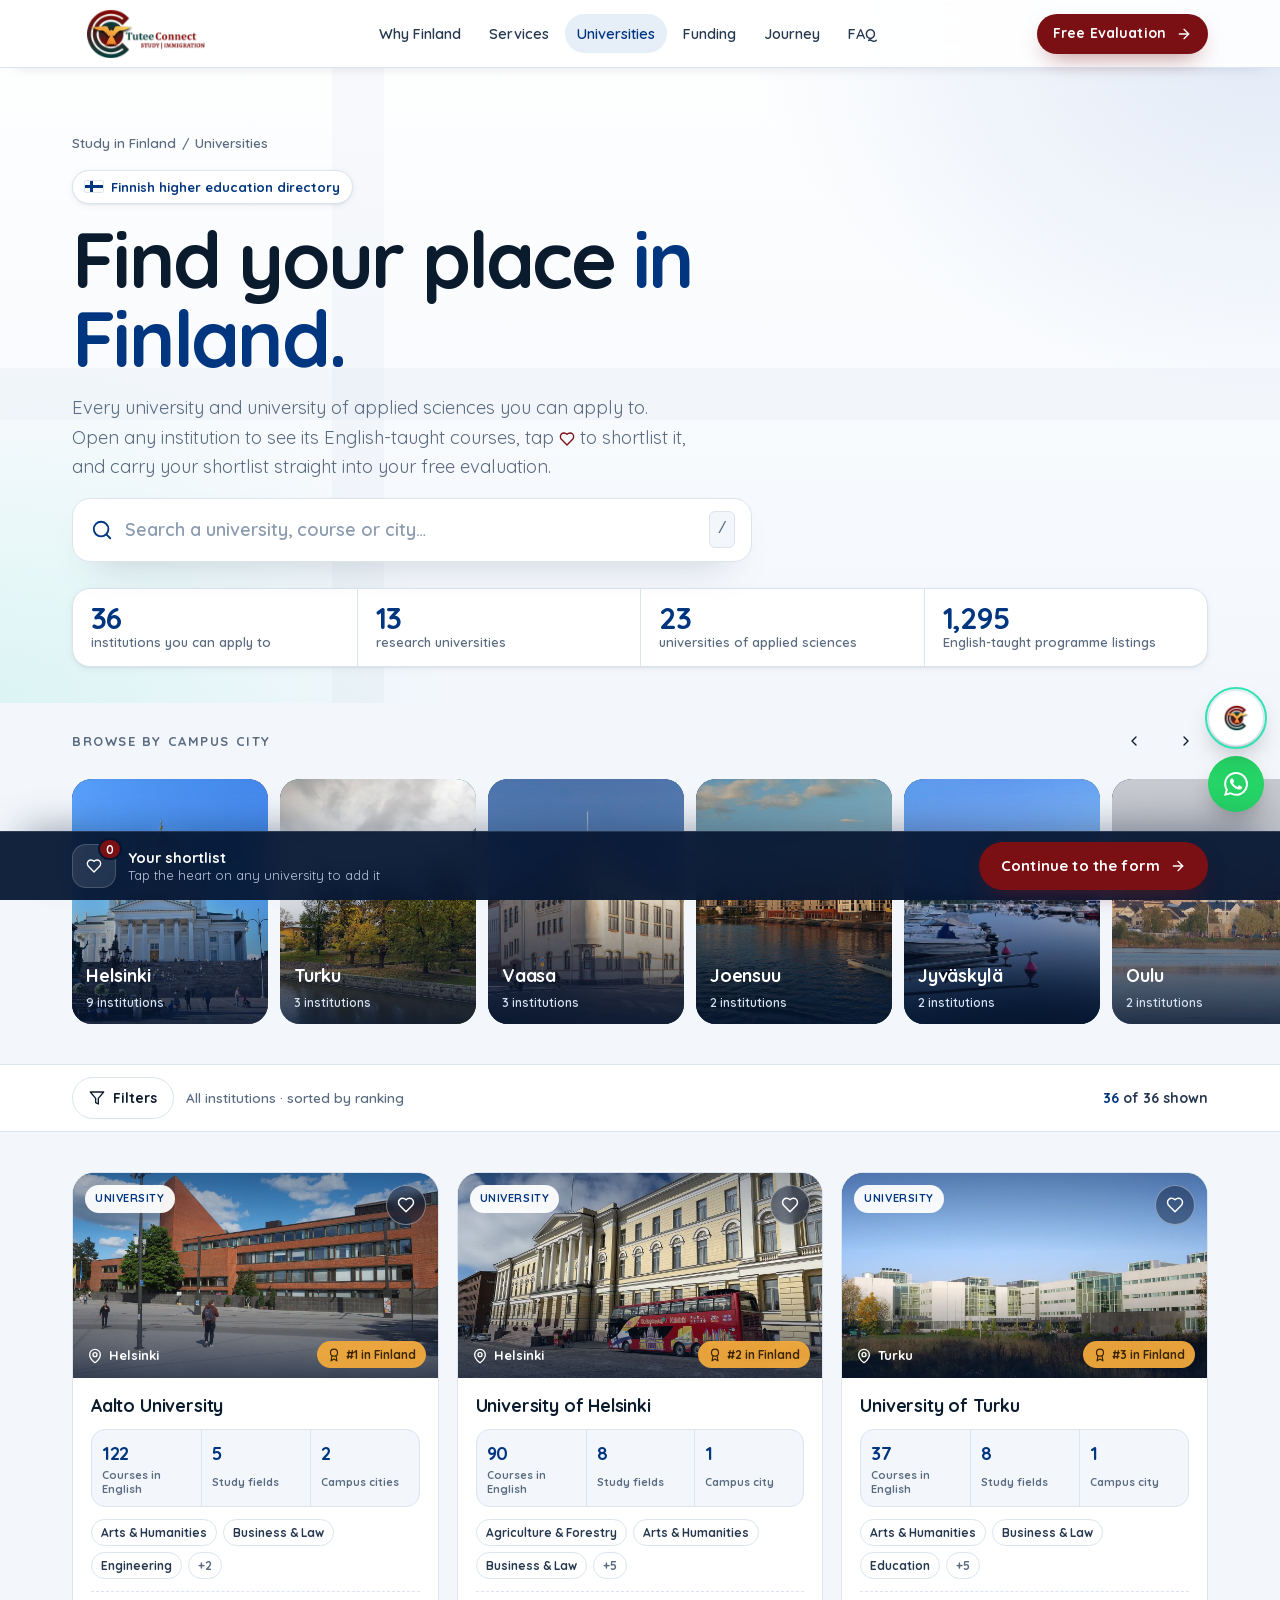
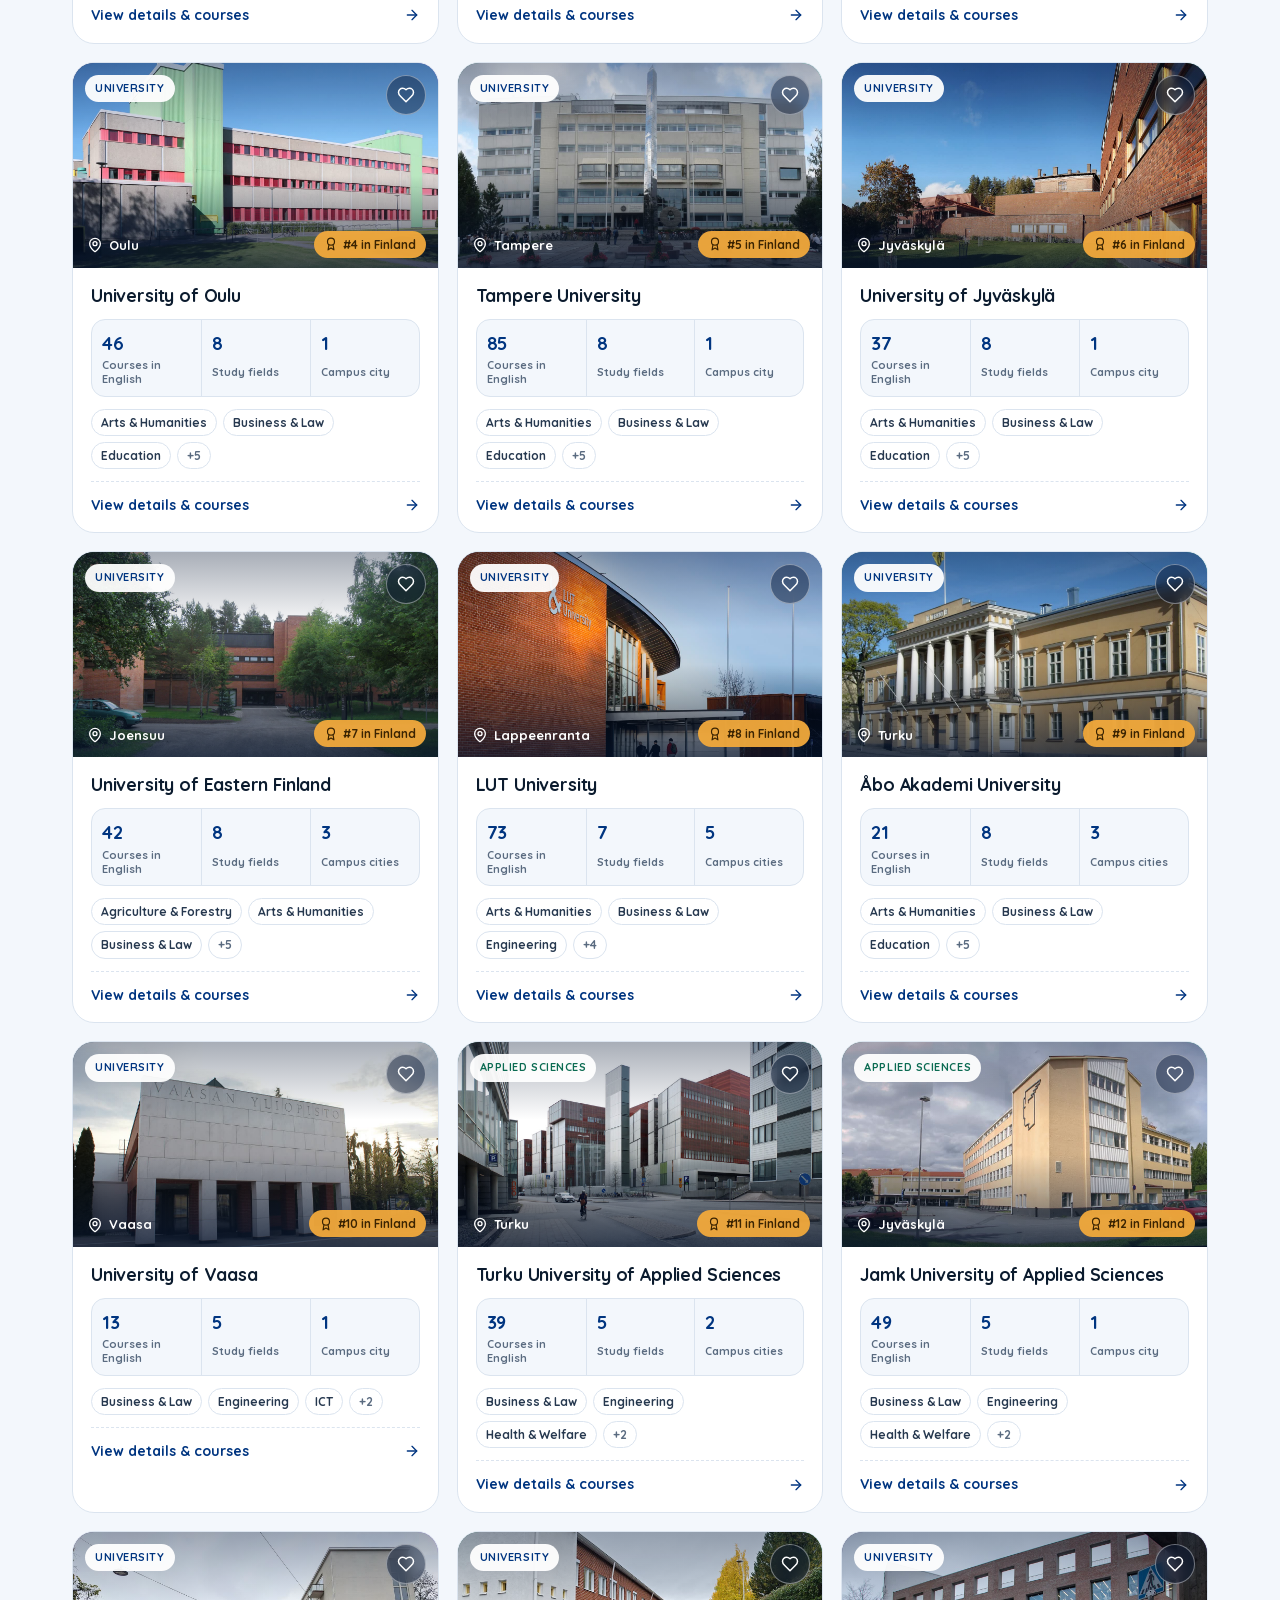
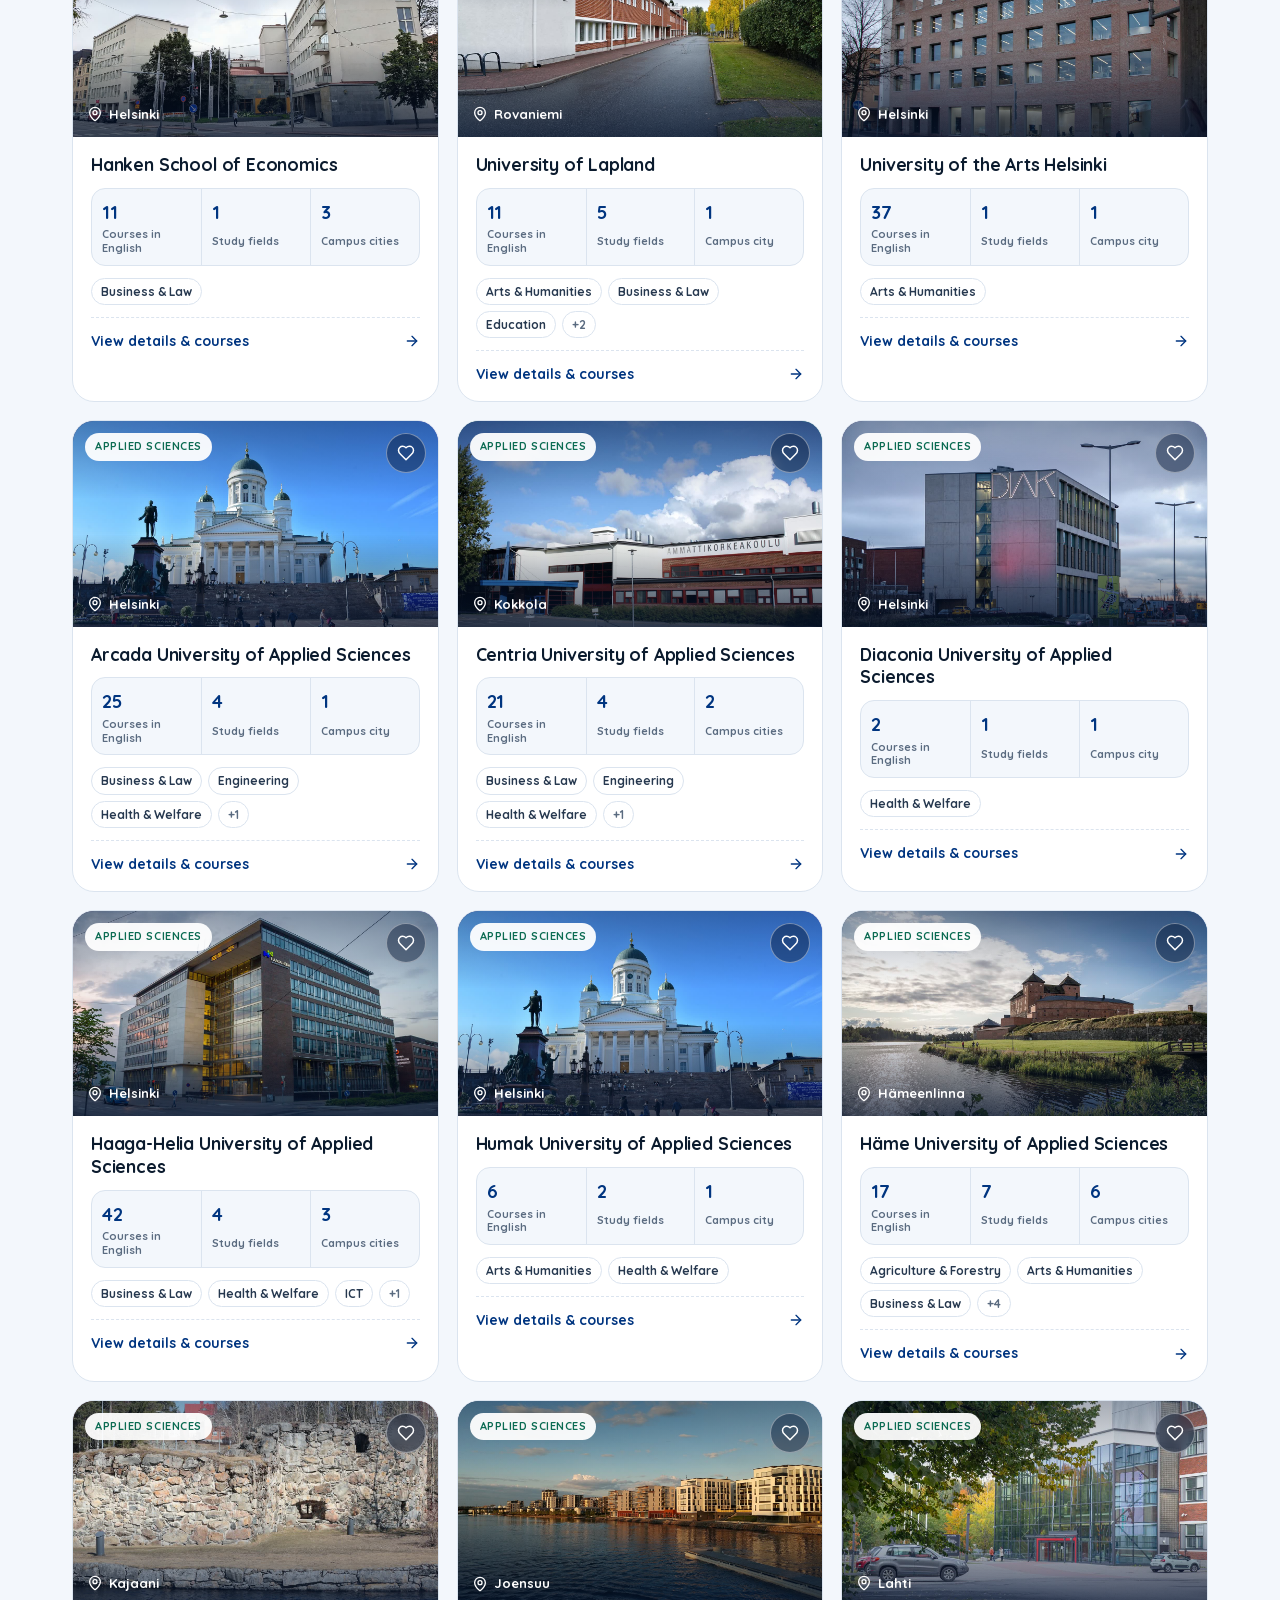
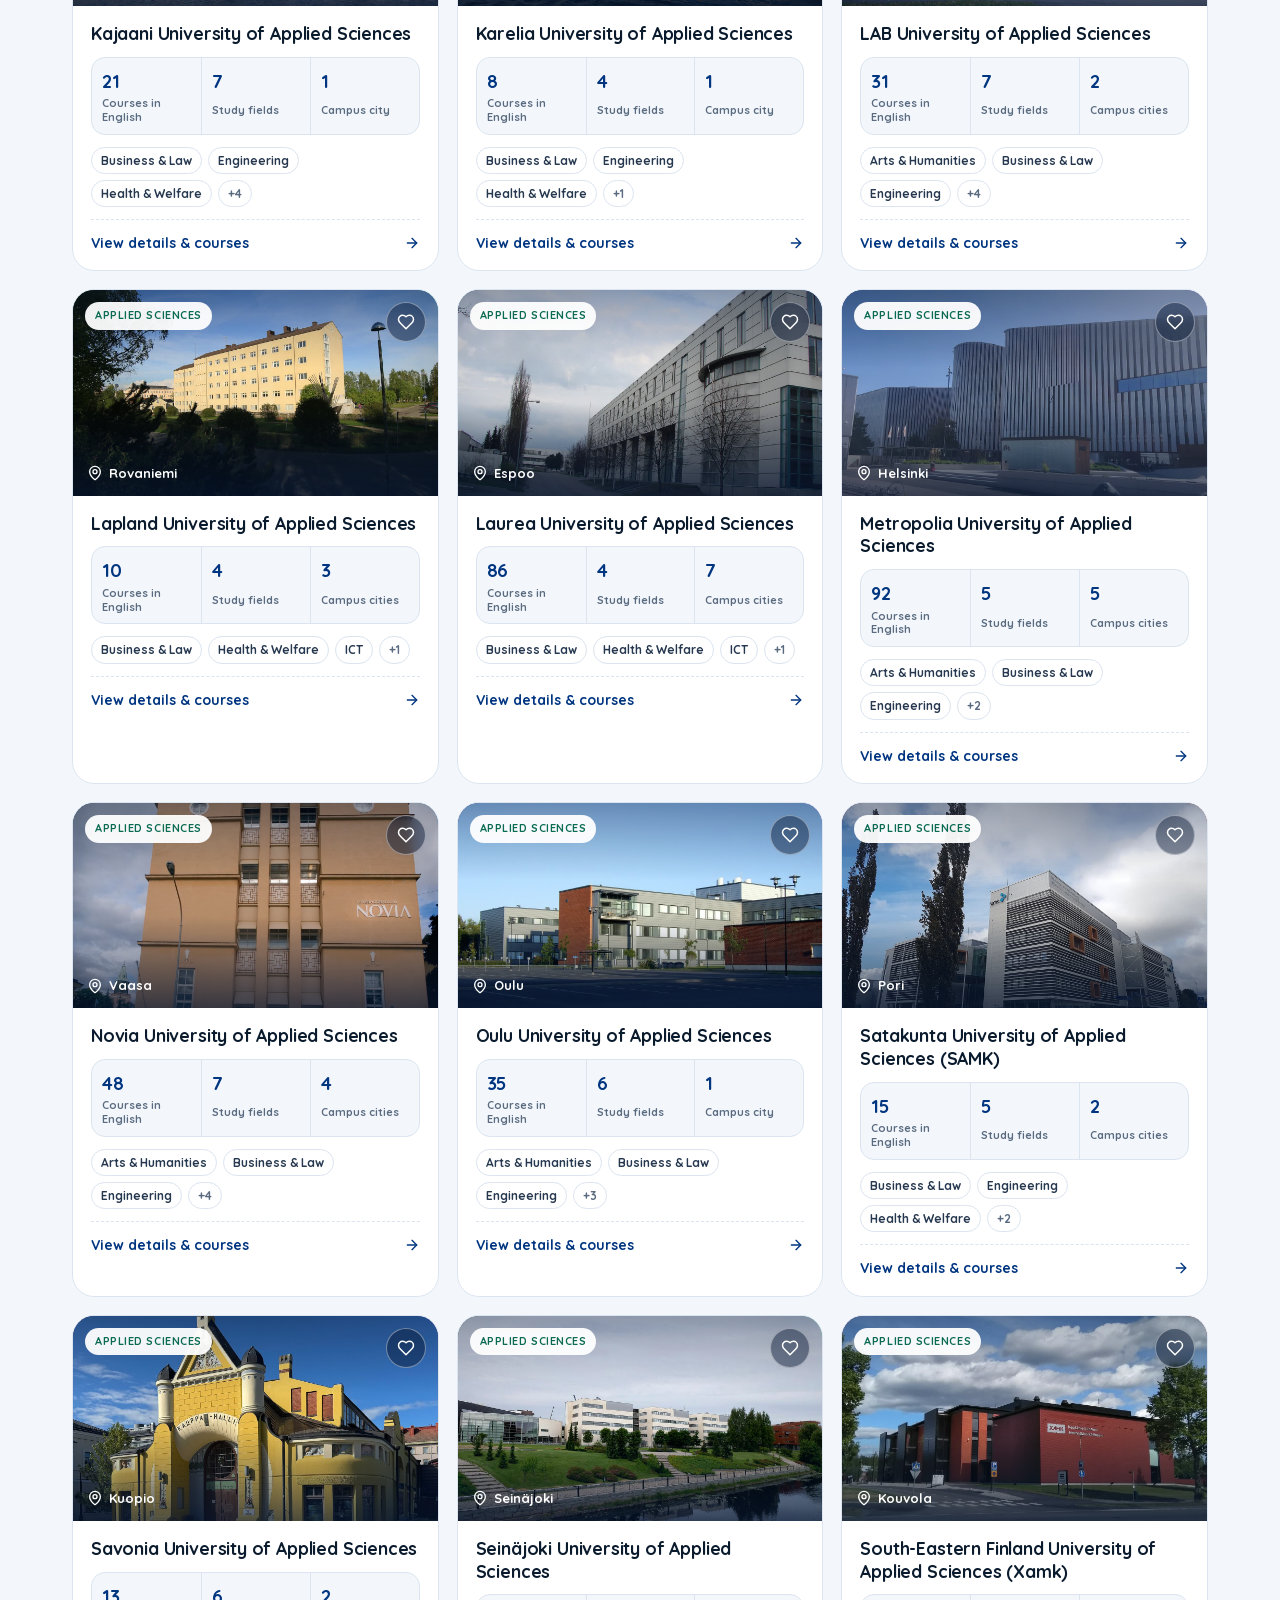
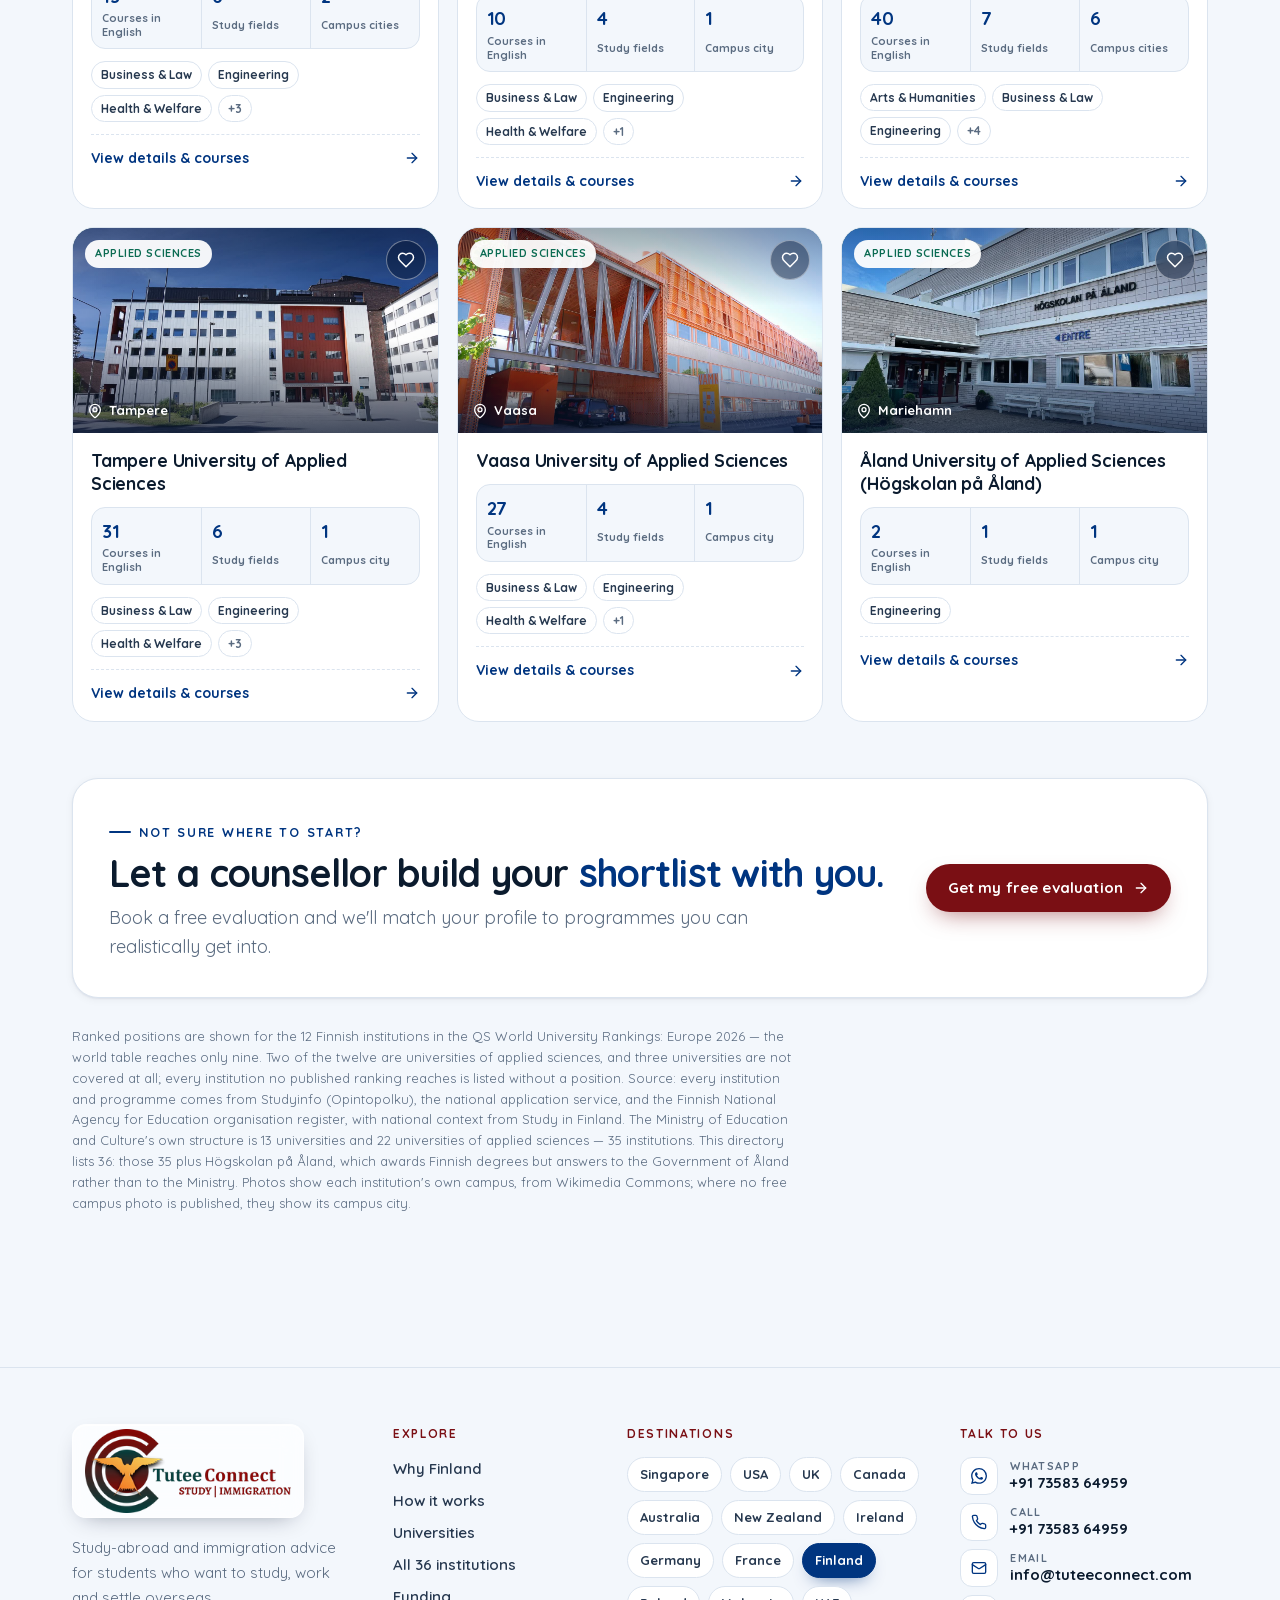
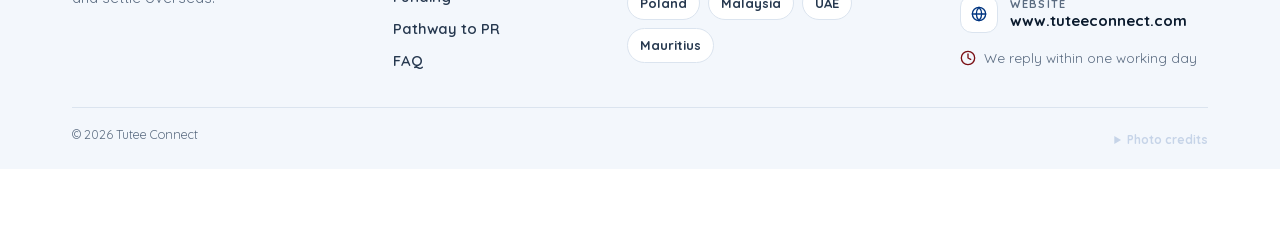
==== commit 29ff48e0: "Final Commits" ====
--- a/universities.html
+++ b/universities.html
@@ -6,11 +6,12 @@
   <meta name="color-scheme" content="light">
   <meta name="theme-color" content="#061631">
   <title>Finnish Universities &amp; UAS Directory | Tutee Connect</title>
-  <meta name="description" content="Search all 36 Finnish higher education institutions by name, study field and city. Open any university for its English-taught courses, shortlist your favourites and get a free profile evaluation from Tutee Connect.">
+  <link rel="icon" href="./favicon.ico" sizes="48x48">
   <link rel="icon" type="image/png" sizes="32x32" href="./assets/img/logo/fav-32.png?v=4">
   <link rel="icon" type="image/png" sizes="48x48" href="./assets/img/logo/fav-48.png?v=4">
   <link rel="icon" type="image/png" sizes="192x192" href="./assets/img/logo/fav-192.png?v=4">
   <link rel="apple-touch-icon" sizes="180x180" href="./assets/img/logo/apple-touch-icon.png?v=4">
+  <meta name="description" content="Search all 36 Finnish higher education institutions by name, study field and city. Open any university for its English-taught courses, shortlist your favourites and get a free profile evaluation from Tutee Connect.">
   <link rel="preload" as="font" type="font/woff2" href="./assets/fonts/quicksand-latin.woff2" crossorigin>
   <link rel="stylesheet" href="./assets/css/quicksand.css">
   <link rel="stylesheet" href="./assets/css/finland.css">
--- a/assets/css/finland.css
+++ b/assets/css/finland.css
@@ -1210,7 +1210,7 @@
 .fv__tab.is-on { color: var(--night); } .fv__tab.is-on .ico { color: var(--fi-blue); }
 .fv__tab:focus-visible { outline: 2px solid var(--aurora); outline-offset: 2px; }
 .fv__tabbar { position: absolute; left: 16px; right: 16px; bottom: 5px; height: 2px; border-radius: 2px; background: rgba(0,53,128,.15); opacity: 0; }
-.fv__tabbar b { position: absolute; inset: 0 auto 0 0; width: calc(var(--t, 0) * 100%); background: var(--fi-blue); border-radius: 2px; }
+.fv__tabbar b { position: absolute; inset: 0; background: var(--fi-blue); border-radius: 2px; transform-origin: left; transform: scaleX(var(--t, 0)); }
 .fv__tab.is-on .fv__tabbar { opacity: 1; }
 .fv__pill { position: absolute; top: 5px; bottom: 5px; left: 0; width: var(--pw, 120px); transform: translateX(var(--px, 5px)); border-radius: 999px; background: #fff; box-shadow: 0 8px 20px -10px rgba(0,0,0,.6);
   transition: transform .5s cubic-bezier(.65, 0, .35, 1), width .5s cubic-bezier(.65, 0, .35, 1); }
@@ -2159,7 +2159,7 @@
 .mbar .btn-ai { flex: none; width: 46px; padding: 0; background: #fff; border: 1.5px solid var(--line); position: relative; }
 .mbar .btn-ai img { width: 26px; height: 26px; object-fit: contain; }
 .mbar .btn-ai::after { content: ""; position: absolute; inset: -3px; border-radius: inherit; border: 2px solid var(--aurora); opacity: .7; animation: ping 2.4s var(--ease) infinite; pointer-events: none; }
-@media (max-width: 767px) { body.mbar-on .fab--ai { opacity: 0; pointer-events: none; transform: scale(.6); } }
+@media (max-width: 767px) { body.mbar-on .fab--ai, body:not(.past-hero) .fab--ai { opacity: 0; pointer-events: none; transform: scale(.6); } }
 @media (prefers-reduced-motion: reduce) { .mbar .btn-ai::after { animation: none; } }
 
 @media (max-width: 699px) {
@@ -2528,12 +2528,22 @@
   -webkit-backdrop-filter: blur(10px) saturate(1.3); backdrop-filter: blur(10px) saturate(1.3); box-shadow: 0 8px 20px -14px rgba(0,0,0,.8); }
 @media (max-width: 699px) { .hp__clock { height: 30px; padding: 0 10px; font-size: 12px; } }
 
-/* ============================================== TUTEE AI BUTTON · LABELLED
-   The bottom-left launcher reads "Tutee AI" beside the logo. */
-.fab.fab--ai { width: auto; padding: 0 16px 0 10px; gap: 8px; grid-auto-flow: column; border-radius: 999px; }
-.fab--ai::after { border-radius: inherit; }
-.fab__label { font-size: 14px; font-weight: 800; color: var(--ink); white-space: nowrap; }
-@media (max-width: 767px) { .fab.fab--ai { height: 48px; padding: 0 14px 0 8px; } .fab--ai img { width: 26px; height: 26px; } .fab__label { font-size: 13px; } }
+/* ============================================== PERFORMANCE · RENDERING
+   The aurora's gradients are already soft, so the 60px blur over its
+   animated layer (redrawn every frame) is dropped. */
+.aurora { filter: none; opacity: .5; }
+.aurora span { will-change: transform; }
+
+/* ============================================== PERFORMANCE · PHONES
+   Live blur behind fixed or moving layers is re-rendered on every scroll
+   frame, which phone GPUs feel most. The bottom bar is already near-opaque
+   and the glass buttons sit on photos, so plain tints look the same there. */
+.mbar { -webkit-backdrop-filter: none; backdrop-filter: none; }
+@media (max-width: 767px) {
+  .btn-glass, .stat, .pc__flip, .pc__heart--front, .pc__flip--back { -webkit-backdrop-filter: none; backdrop-filter: none; }
+  .btn-glass { background: rgba(255,255,255,.14); }
+  .stat { background: rgba(6,22,49,.72); }
+}
 
 /* ============================================== WHY FINLAND · REASON CUBE
    A six-sided 3D cube on ice blue. Scrolling over the cube, a drag or the
@@ -2556,6 +2566,10 @@
 .rx__copy > .eyebrow { order: 1; }
 .rx__title { order: 2; margin: 0; }
 .rx__stage { order: 3; }
+/* The copy always sits above the cube, so a turning cube can never cover it. */
+.rx__copy > .eyebrow, .rx__title, .rx__navs, .rx__steps { position: relative; z-index: 2; }
+.rx__stage { z-index: 1; }
+.rx__scene { transform-origin: 50% 50%; will-change: transform; }
 .rx__navs { order: 4; }
 .rx__steps { order: 5; }
 
